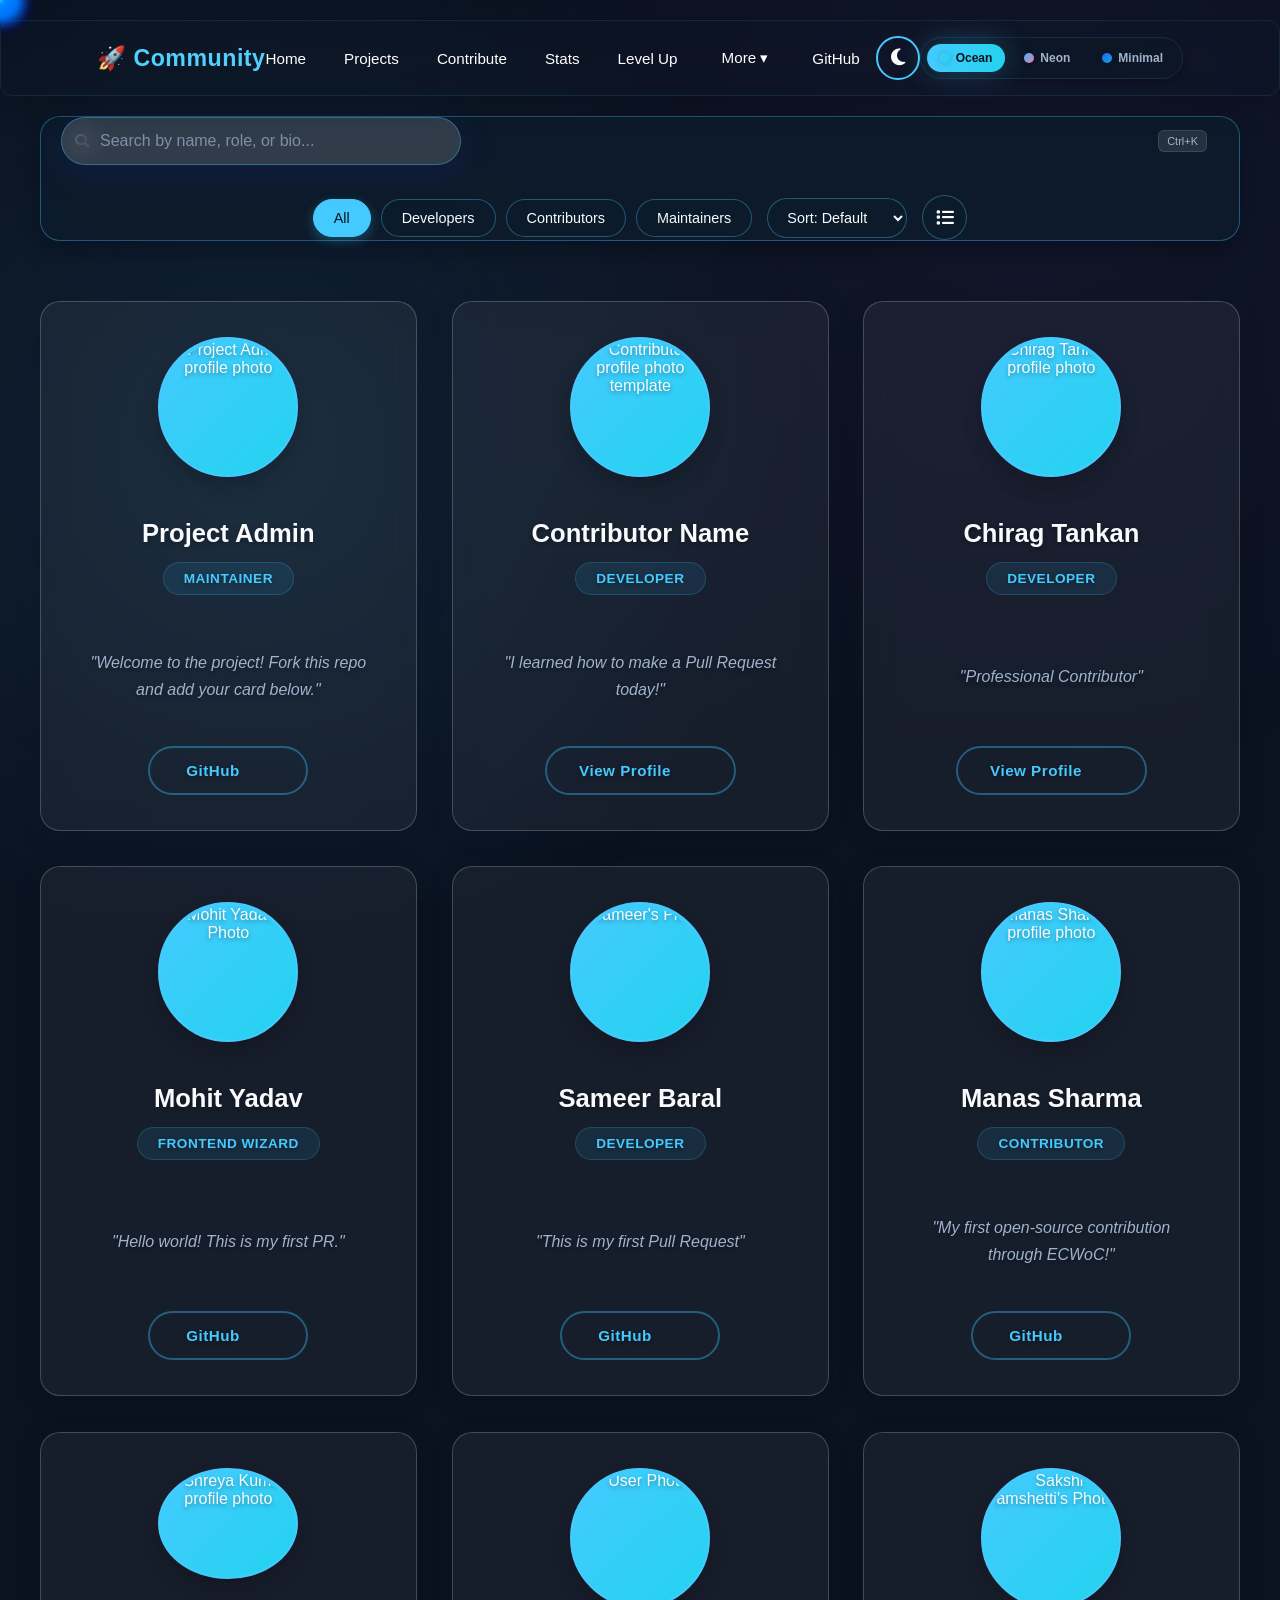
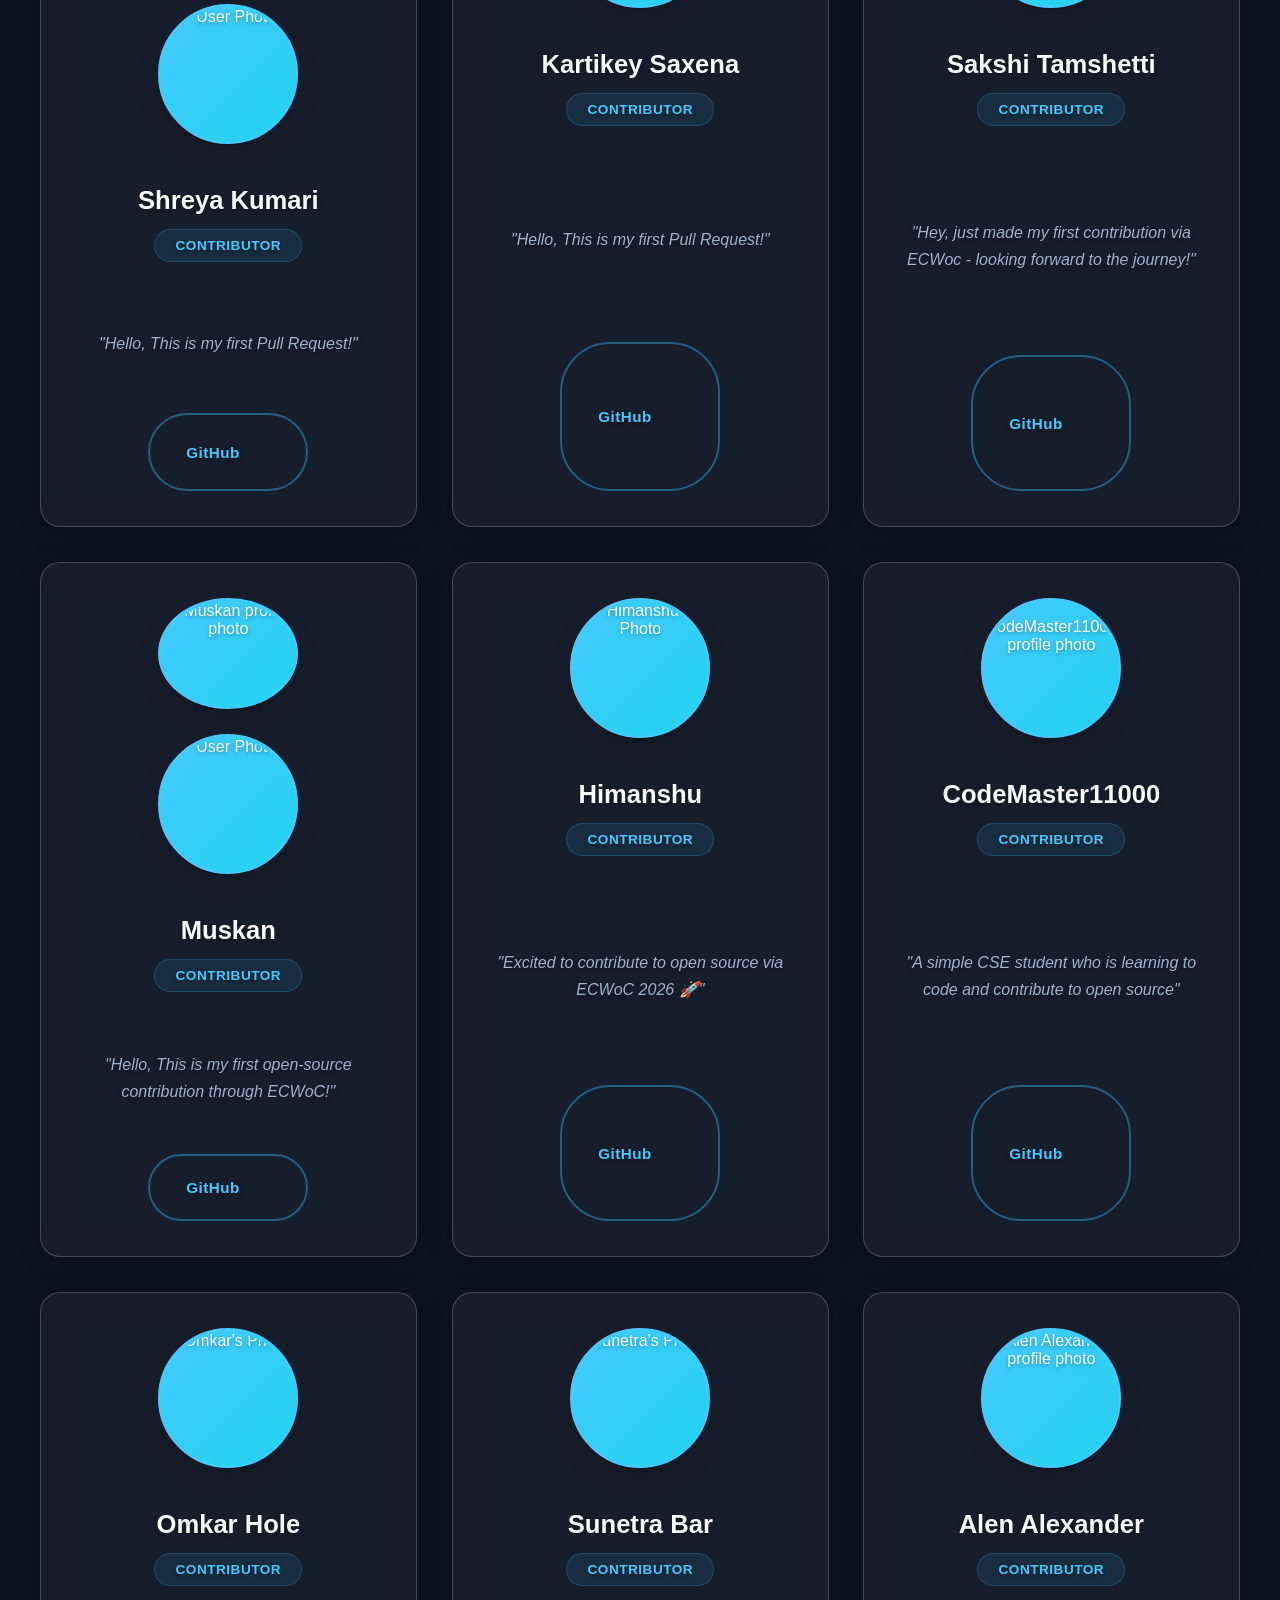
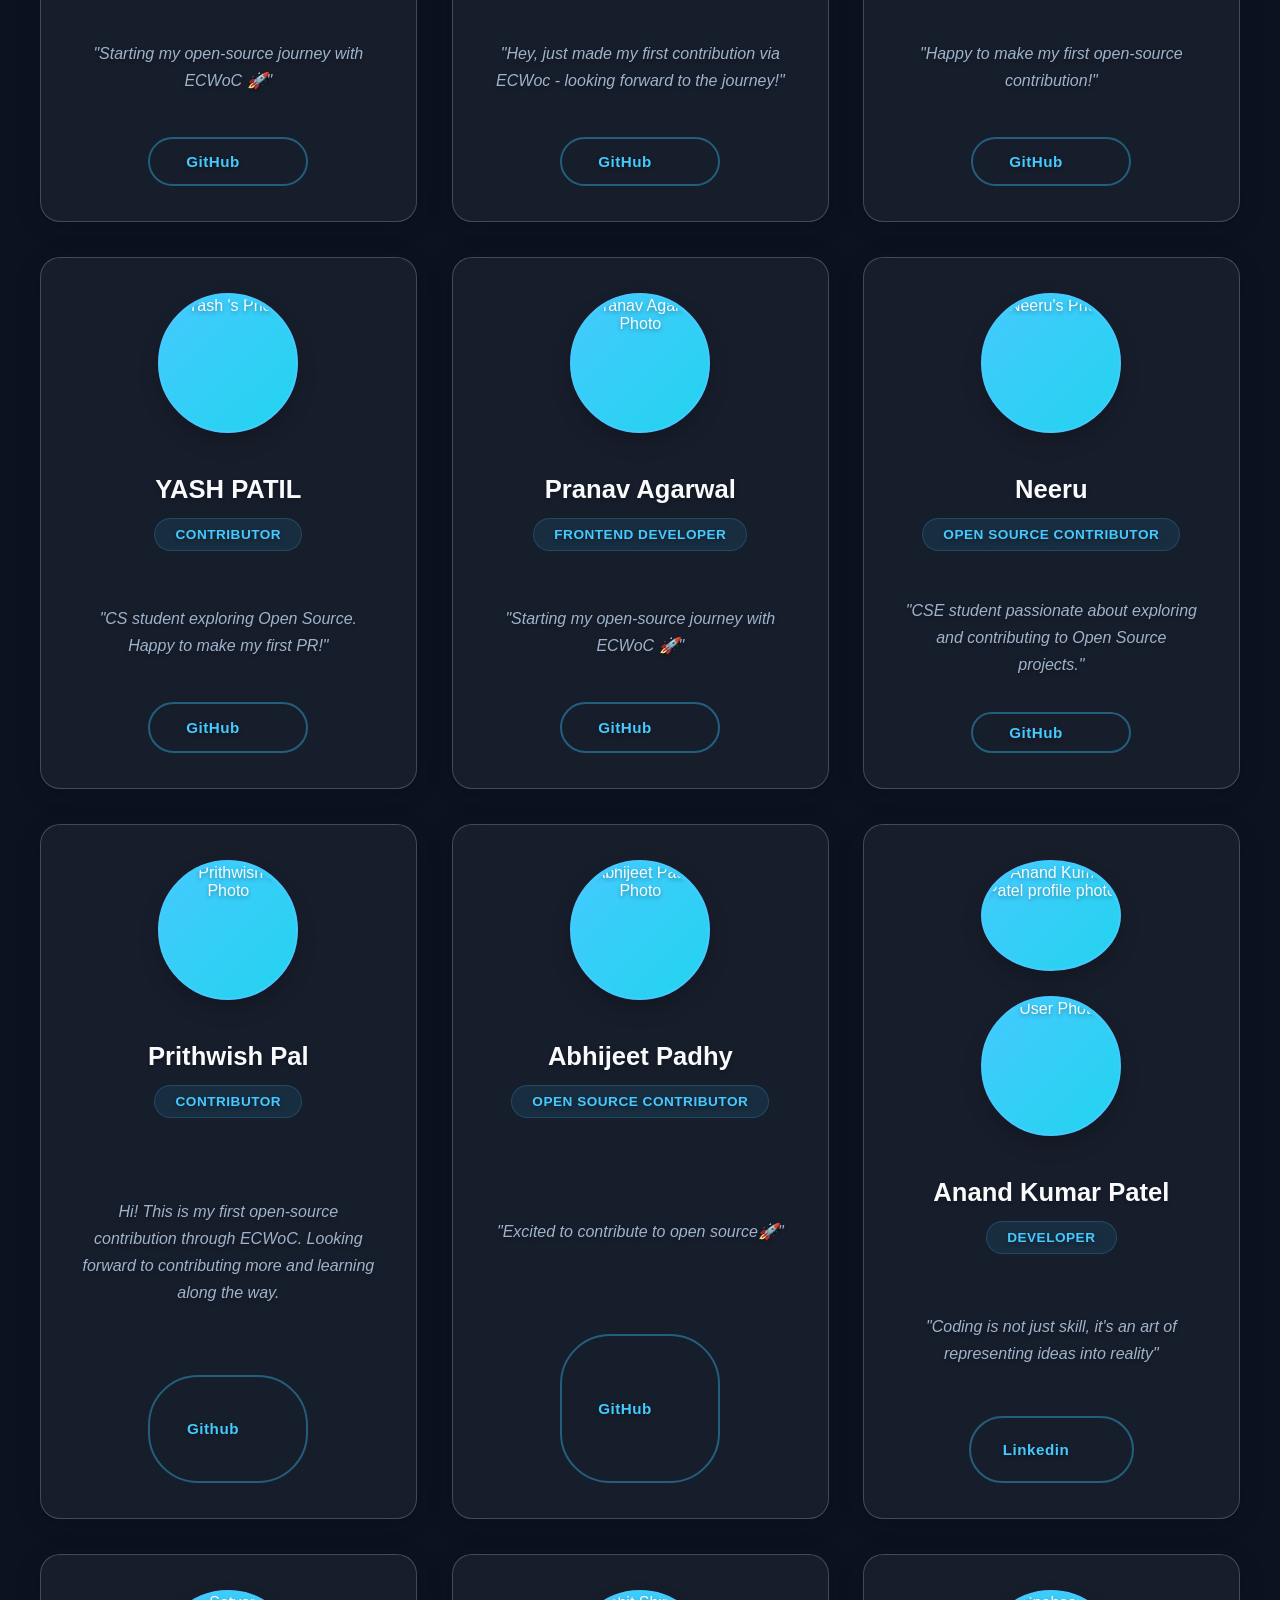
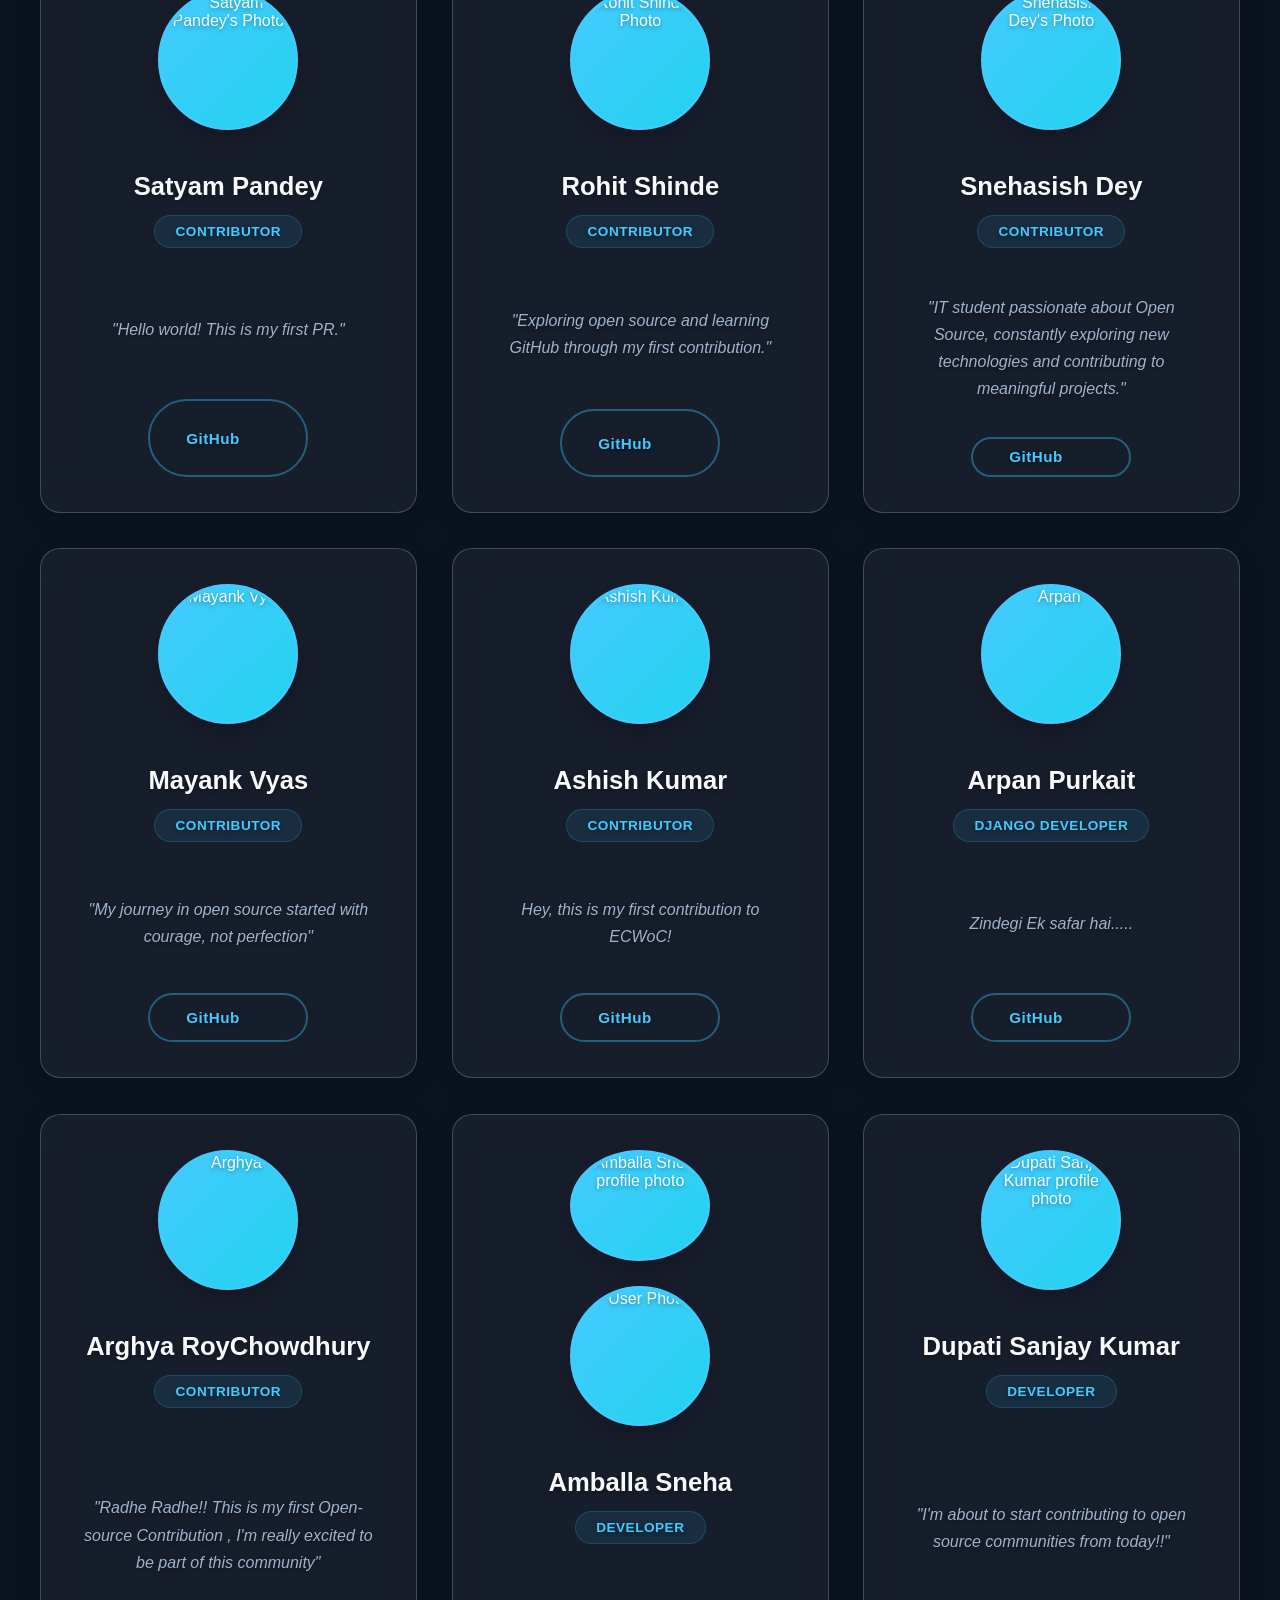
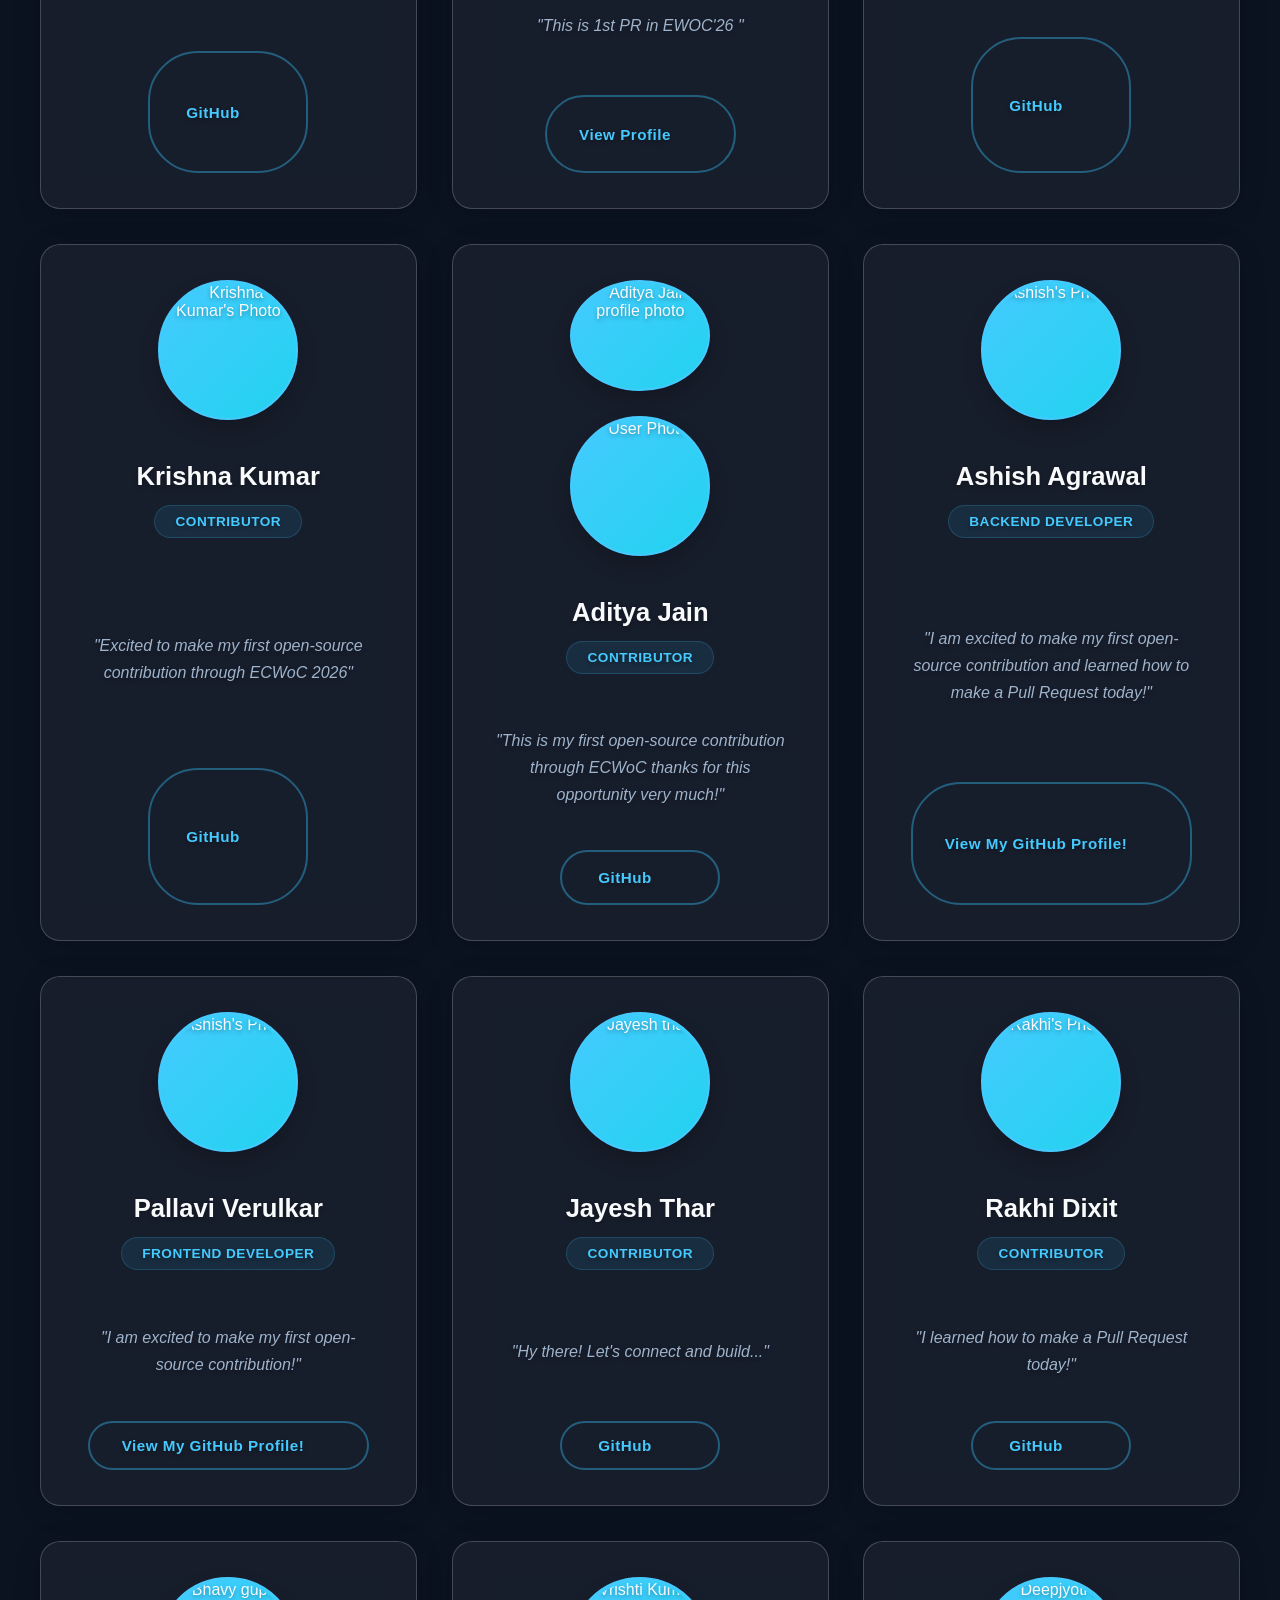
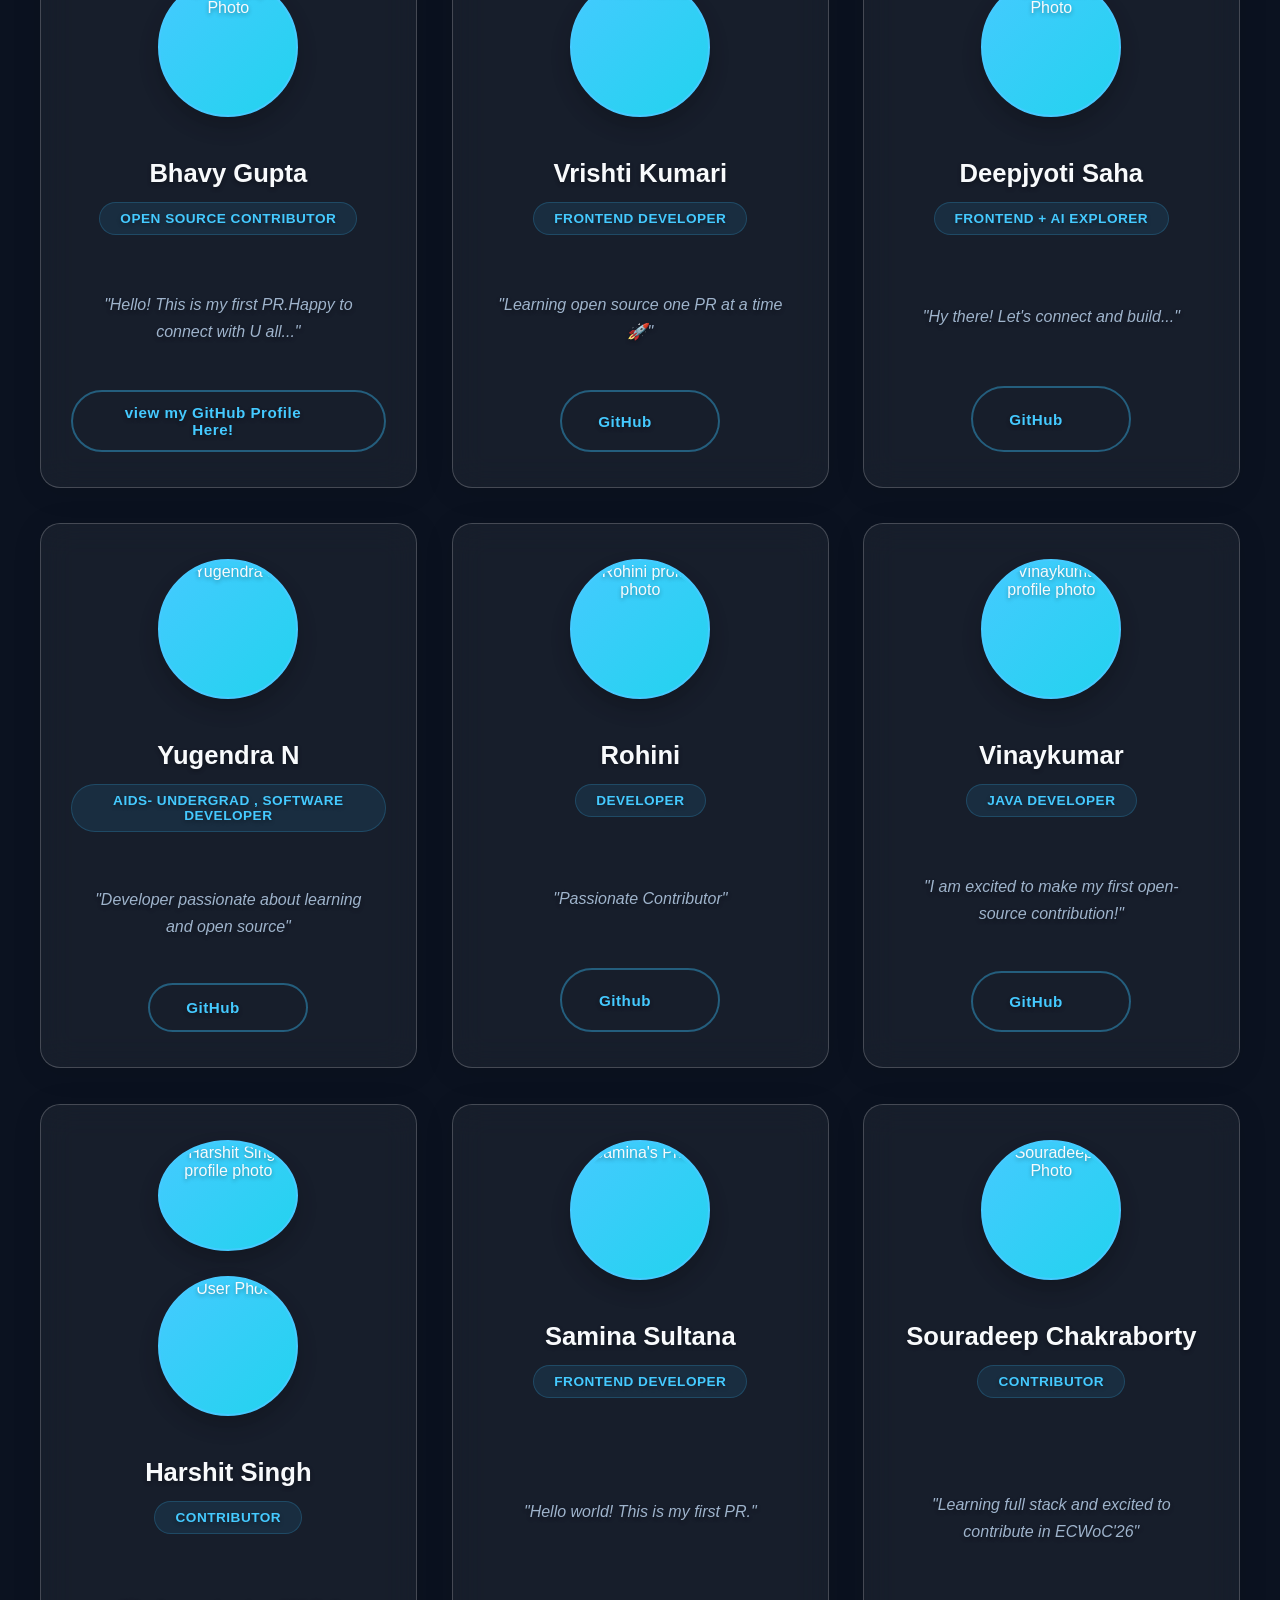
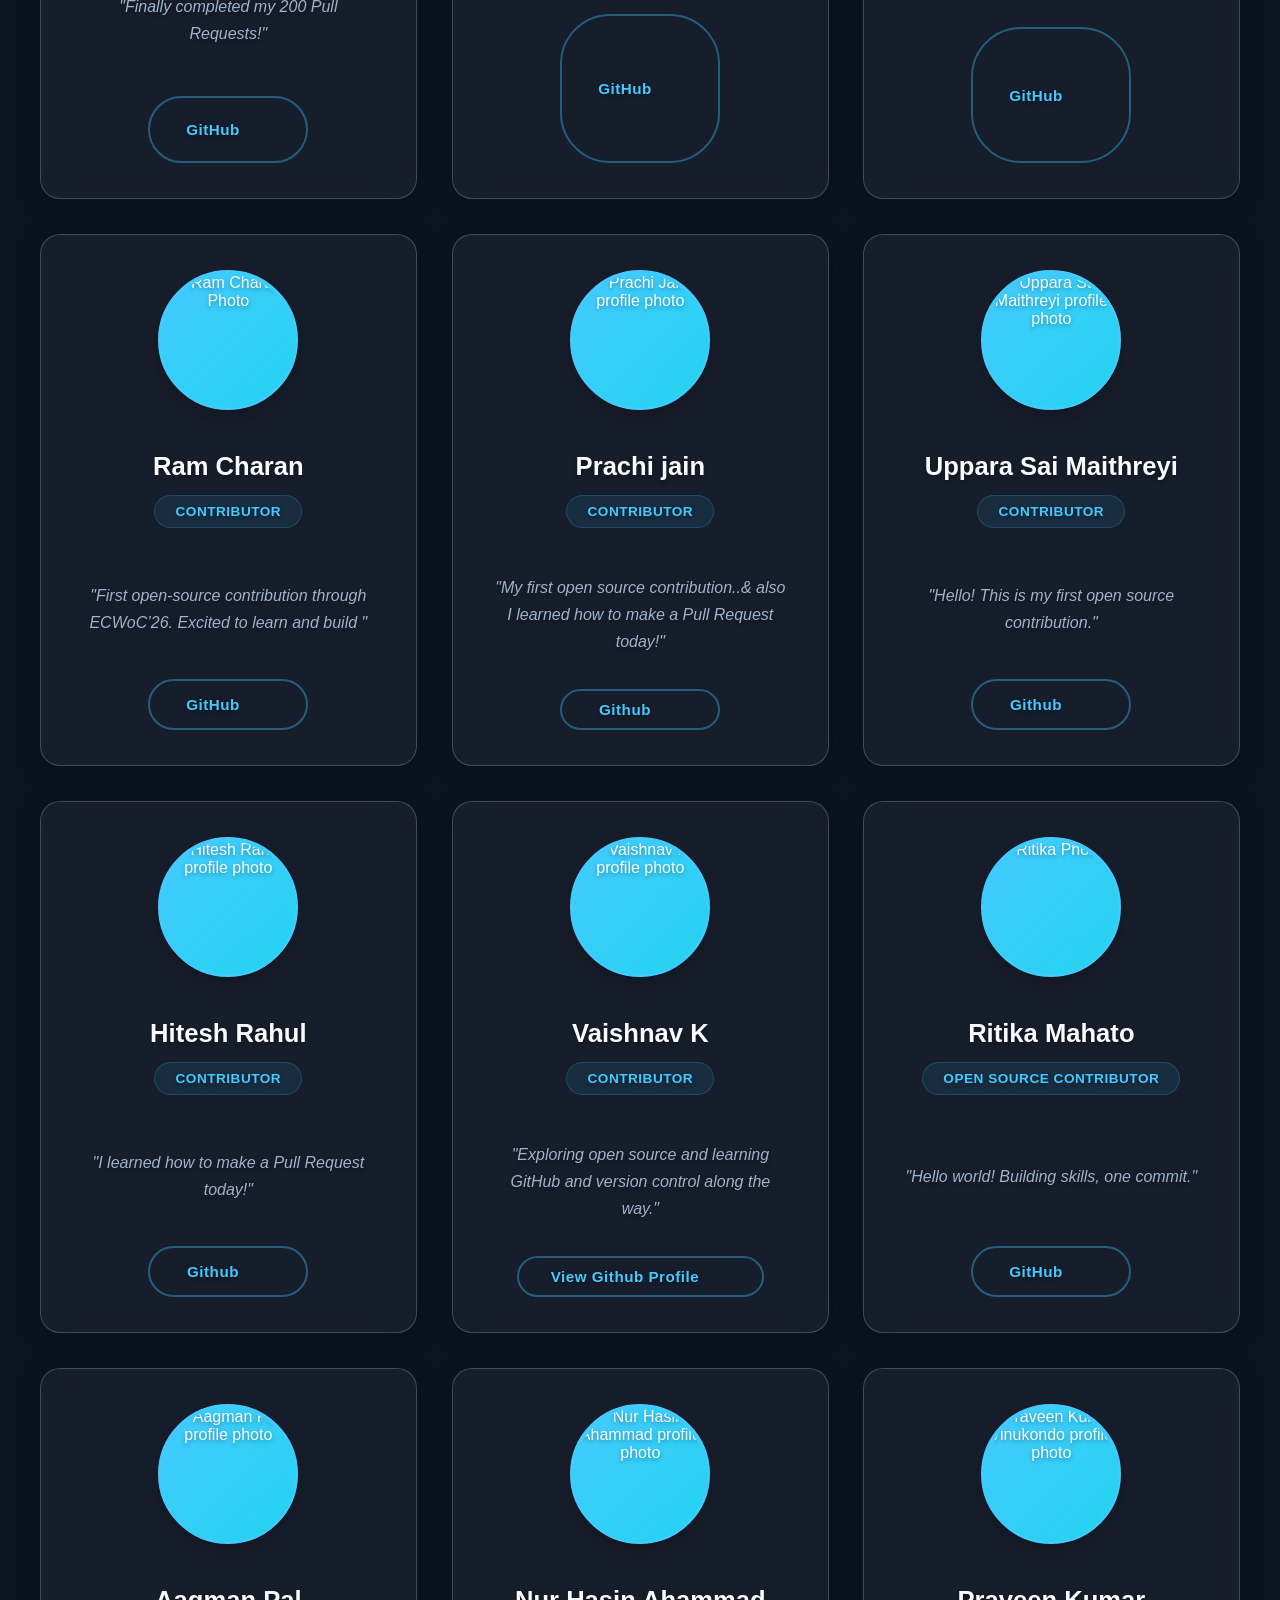
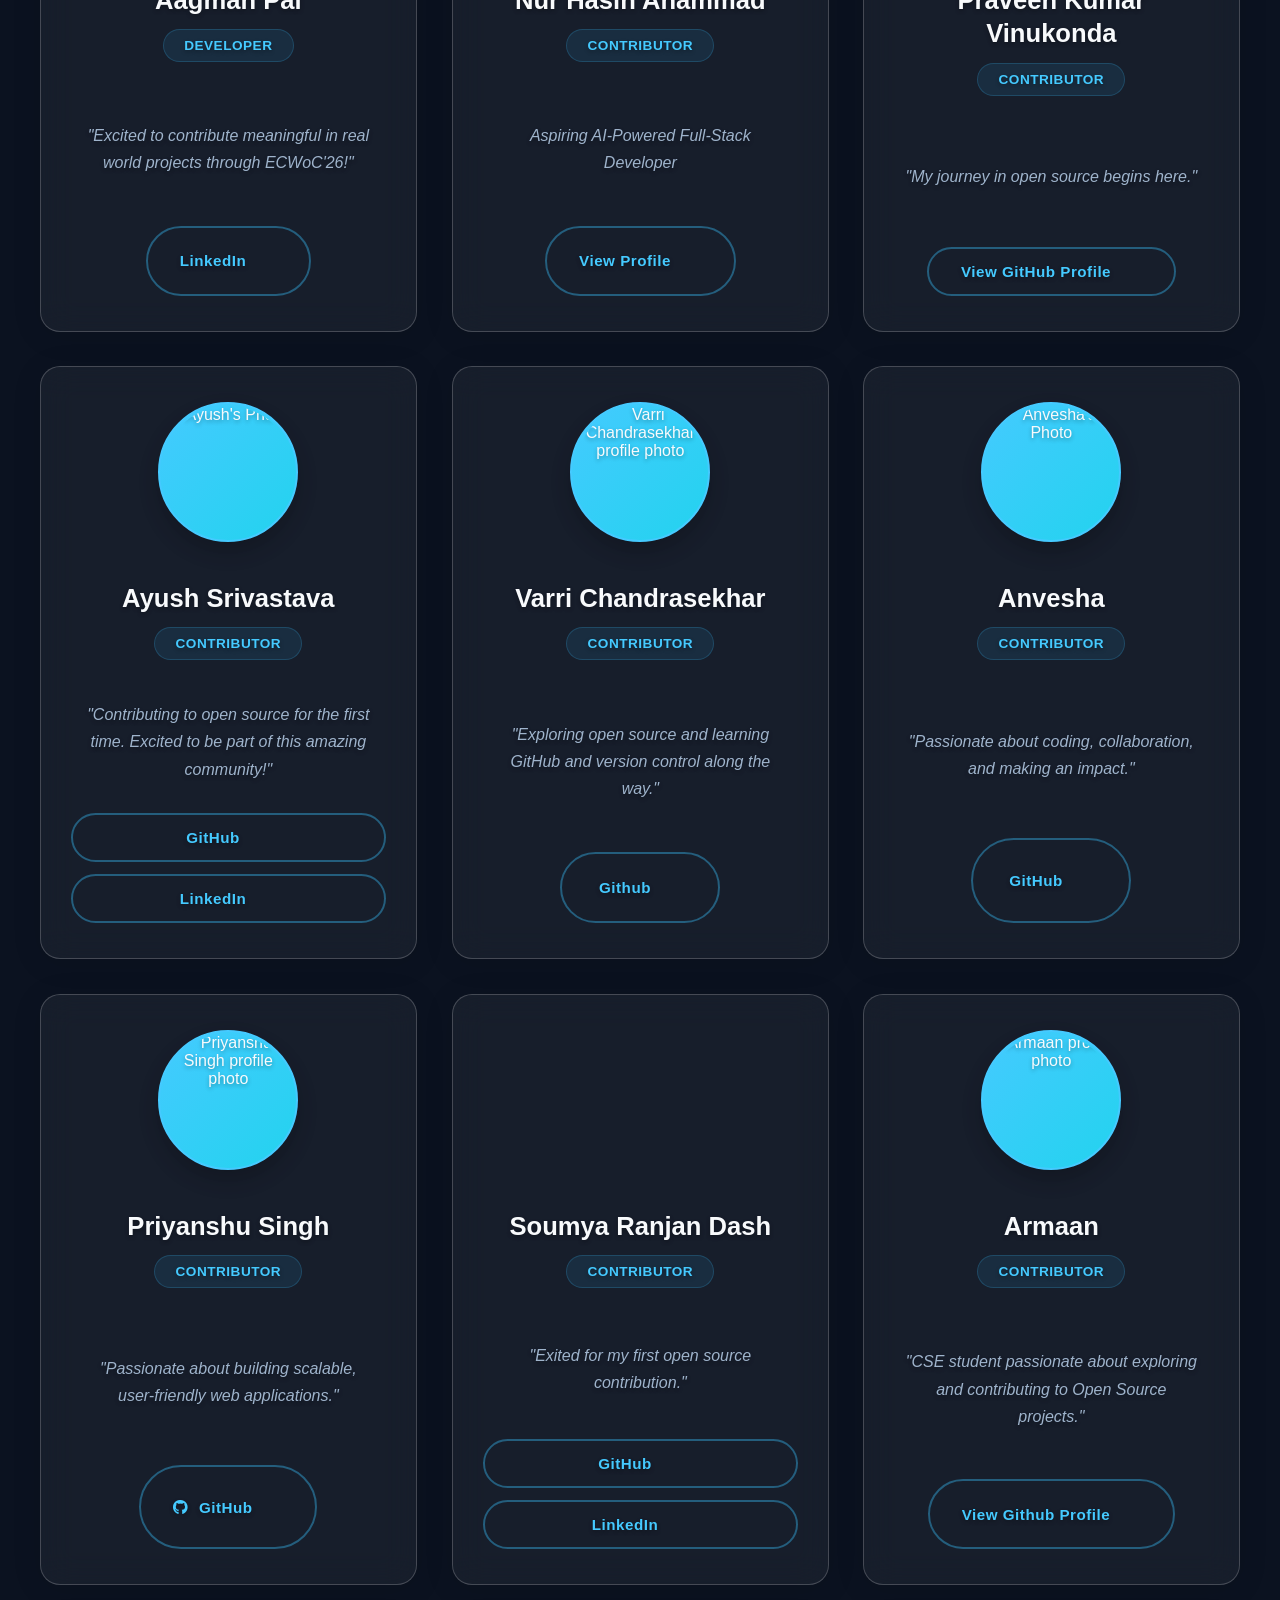
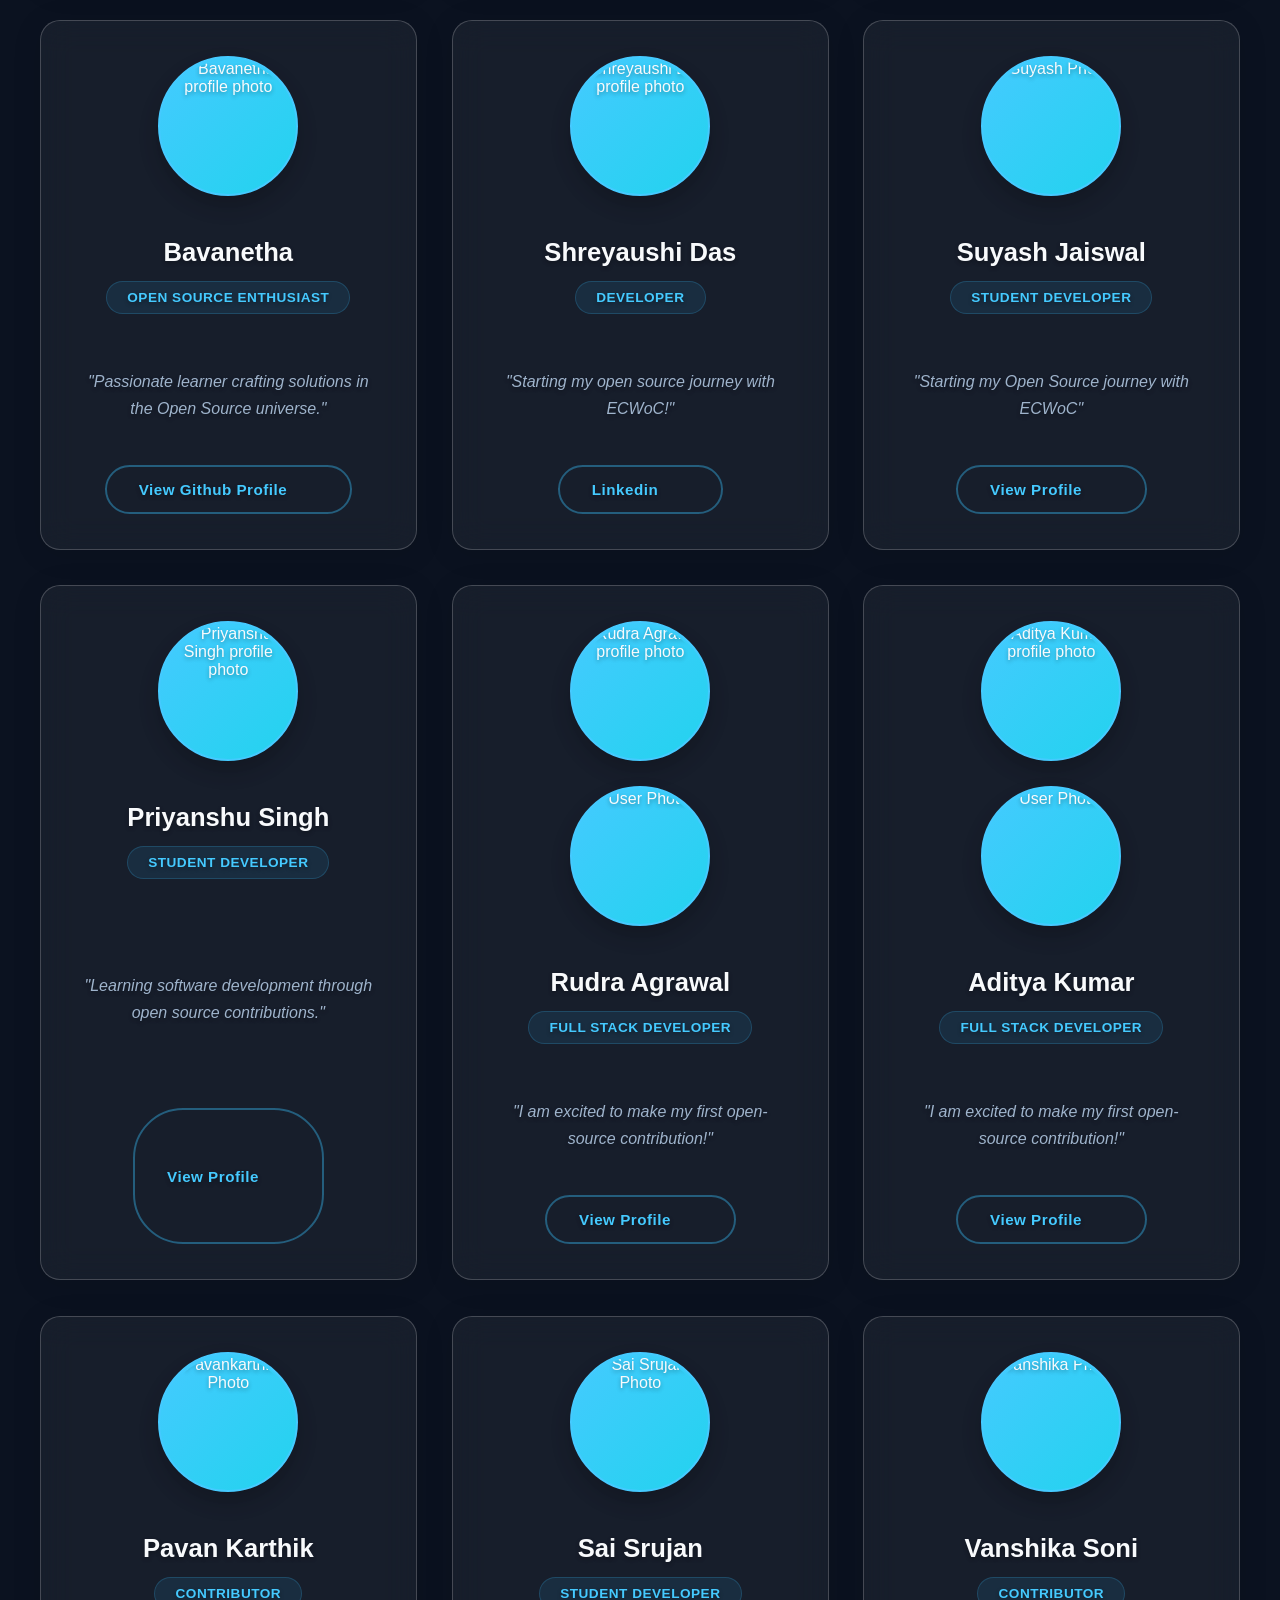
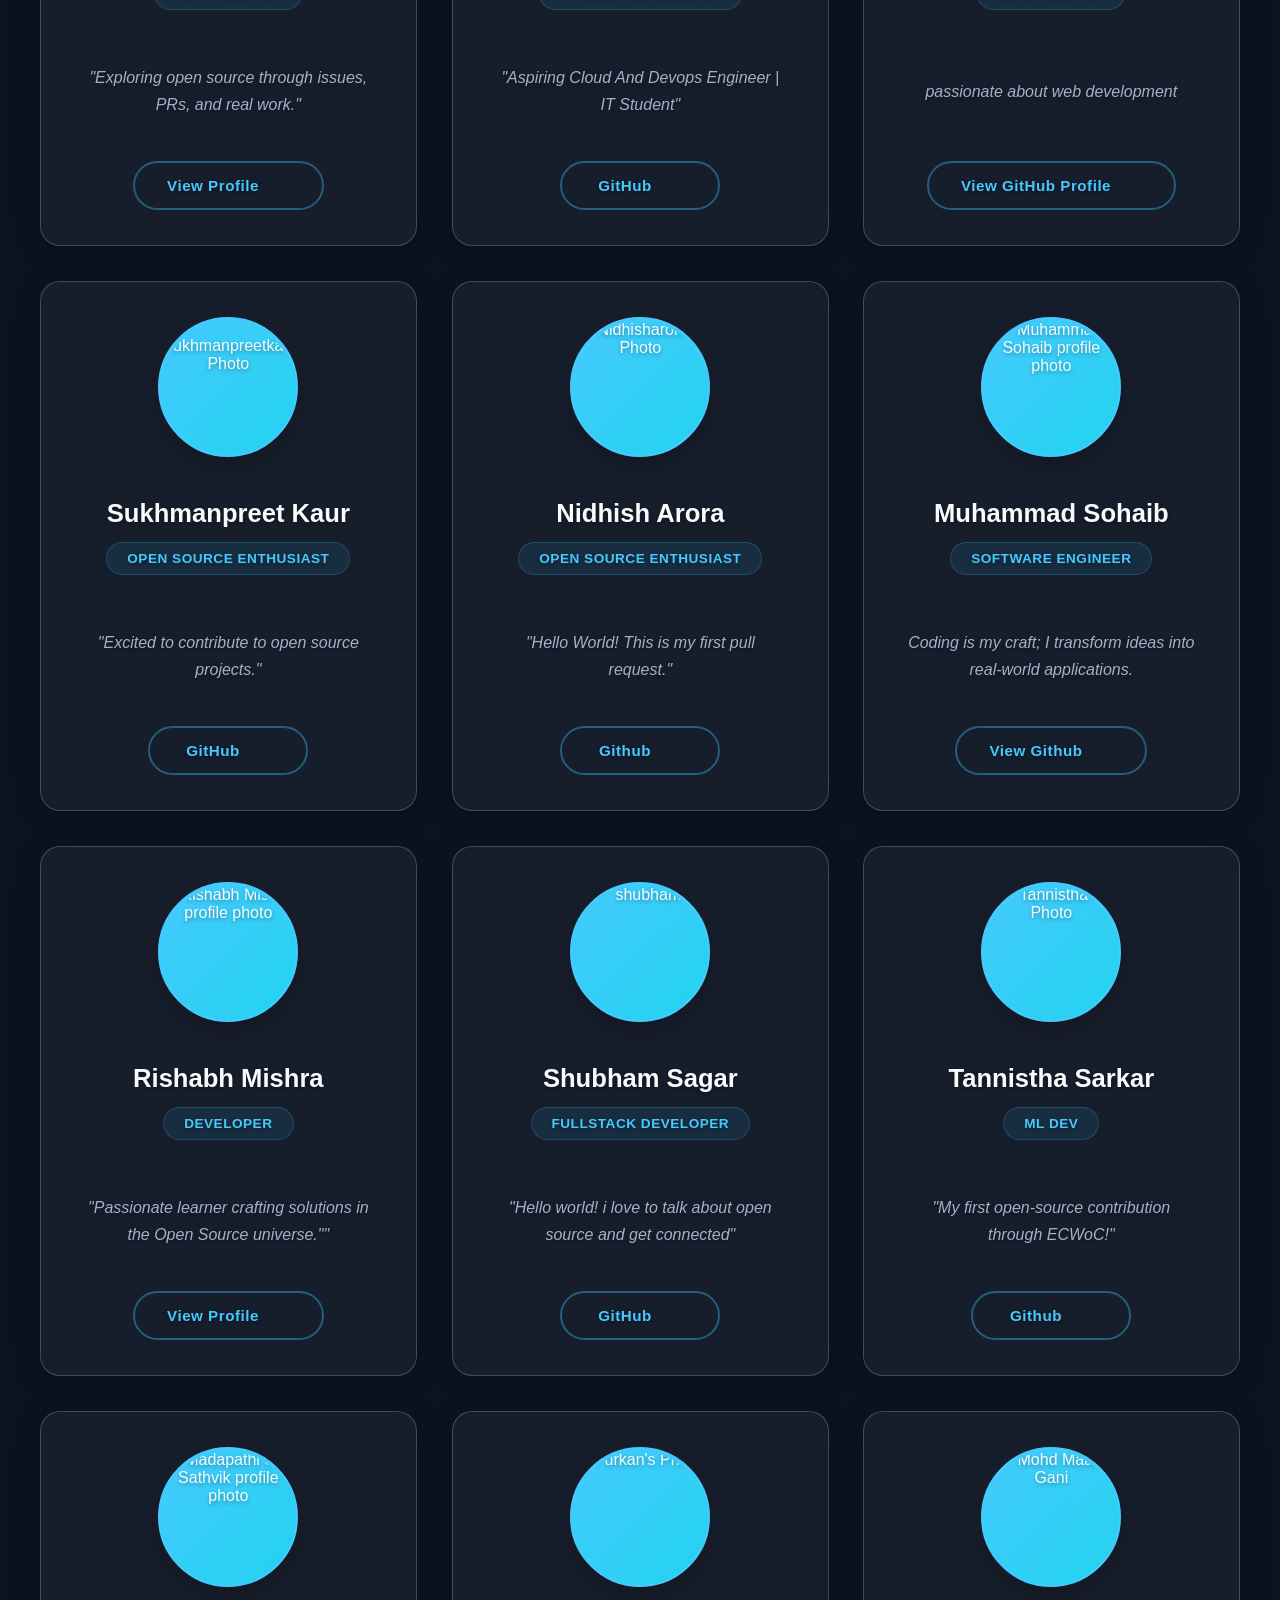
==== index.html @ 57e42ad8 "Merge branch 'main' into feat/custom-scrollbar-resources-levelup-roadmap" ====
<!DOCTYPE html>
<html lang="en">

<head>
    <!-- Basic HTML setup - don't change these -->
    <meta charset="UTF-8">
    <meta name="viewport" content="width=device-width, initial-scale=1.0">
    <title>Community Card Showcase</title>
    <link rel="stylesheet" href="style.css">
    <link rel="icon" type="image/png" href="Hall of Fame (1).png">
    <link rel="stylesheet" href="https://cdnjs.cloudflare.com/ajax/libs/font-awesome/6.4.0/css/all.min.css">

</head>

<body>
    <main>
    <a href="#main-content" class="skip-link">Skip to main content</a>

    <div class="circle-container">
        <div class="circle"></div>
        <div class="circle"></div>
        <div class="circle"></div>
        <div class="circle"></div>
        <div class="circle"></div>
        <div class="circle"></div>
        <div class="circle"></div>
        <div class="circle"></div>
        <div class="circle"></div>
        <div class="circle"></div>
        <div class="circle"></div>
        <div class="circle"></div>
        <div class="circle"></div>
        <div class="circle"></div>
        <div class="circle"></div>
        <div class="circle"></div>
        <div class="circle"></div>
        <div class="circle"></div>
        <div class="circle"></div>
        <div class="circle"></div>
        <div class="circle"></div>
        <div class="circle"></div>
        <div class="circle"></div>
        <div class="circle"></div>
        <div class="circle"></div>
        <div class="circle"></div>
        <div class="circle"></div>
        <div class="circle"></div>
        <div class="circle"></div>
        <div class="circle"></div>
    </div>


    
    <!-- Page Loader -->


    <!-- NAVBAR START -->
  <nav class="navbar" role="navigation" aria-label="Main navigation">
  <div class="nav-left">
    <div class="nav-logo">🚀 Community</div>
  </div>

  <ul class="nav-links" role="menubar">
    <!-- Primary -->
    <li><a href="index.html">Home</a></li>
    <li><a href="projects.html">Projects</a></li>
    <li><a href="contribute.html">Contribute</a></li>
    <li><a href="statistics.html">Stats</a></li>
<li><a href="EveryThingNeedToLevelUp.html">Level Up</a></li>
    

    <!-- Dropdown -->
    <li class="dropdown">
      <button class="drop-btn" aria-haspopup="true" aria-expanded="false" aria-label="More options menu">More ▾</button>
      <ul class="dropdown-menu" role="menu">
        <li><a href="about.html">About</a></li>
        <li><a href="faq.html">FAQ</a></li>
        <li><a href="guidelines.html">Guidelines</a></li>
        <li><a href="feedback.html">Feedback</a></li>
        <li><a href="bug-report.html">Bug Report</a></li>
        <li><a href="feature-request.html">Feature Request</a></li>
        <li><a href="analytics.html">Analytics</a></li>
        <li><a href="roadmap.html">Roadmap</a></li>
      </ul>
    </li>

    <li>
      <a href="https://github.com/Jayanta2004/dev-card-showcase" target="_blank" rel="noopener noreferrer">
        GitHub
      </a>
    </li>
    
    
  </ul>
    <div class="nav-right">
      <button id="themeToggle" class="theme-toggle" aria-label="Toggle dark and light theme" title="Toggle theme">
        <i class="fas fa-moon theme-icon"></i>
      </button>
    <div class="hamburger" id="hamburger" role="button" aria-label="Open navigation menu" aria-expanded="false" tabindex="0">
      <span></span>
      <span></span>
      <span></span>
    </div>
  </div>
  <!-- Theme Switcher -->
<div class="theme-switcher" role="group" aria-label="Theme Switcher">

    <button class="theme-option" data-theme="ocean" aria-pressed="true">
        <span class="swatch ocean"></span>
        Ocean
    </button>

    <button class="theme-option" data-theme="neon" aria-pressed="false">
        <span class="swatch neon"></span>
        Neon
    </button>

    <button class="theme-option" data-theme="minimal" aria-pressed="false">
        <span class="swatch minimal"></span>
        Minimal
    </button>

</div>
</nav>


    <!-- NAVBAR END -->

    <!-- 🔍 SEARCH & FILTER SECTION -->
    <section class="search-filter-container">
        <div class="search-wrapper">
            <i class="fas fa-search search-icon"></i>
            <input type="text" id="searchInput" placeholder="Search by name, role, or bio..." onkeyup="filterCards()"
                autocomplete="off" aria-label="Search contributors by name, role, or bio">
            <button id="clearSearch" class="clear-search-btn" aria-label="Clear search" style="display: none;">
                <i class="fas fa-times"></i>
            </button>
            <span class="search-shortcut" title="Press Ctrl+K to search">Ctrl+K</span>
        </div>
        <div id="searchResultCount" class="search-result-count" aria-live="polite"></div>

        <div class="filter-buttons" role="group" aria-label="Filter contributors by role">
            <button class="filter-btn active" onclick="filterByRole('all')" aria-pressed="true">All</button>
            <button class="filter-btn" onclick="filterByRole('developer')" aria-pressed="false">Developers</button>
            <button class="filter-btn" onclick="filterByRole('contributor')" aria-pressed="false">Contributors</button>
            <button class="filter-btn" onclick="filterByRole('maintainer')" aria-pressed="false">Maintainers</button>
        </div>

        <select id="sortSelect" class="sort-select" onchange="sortCards()" aria-label="Sort contributors">
            <option value="default">Sort: Default</option>
            <option value="az">A-Z</option>
            <option value="za">Z-A</option>
            <option value="newest">Newest First</option>
        </select>
        <button id="viewToggle" class="view-toggle-btn" aria-label="Toggle between grid and list view">
            <i class="fas fa-list"></i>
        </button>
    </section>

    <!-- No Results Message -->
    <div id="noResults" class="no-results" style="display: none;">
        <p>No contributors found matching your search criteria.</p>
        <p class="no-results-suggestion">Try adjusting your search or filters</p>
    </div>

    <!-- Container that holds all the profile cards -->
    <main id="main-content" class="card-container" role="main">

        <!-- ADMIN CARD - Don't modify this card -->
        <div class="card">
            <div class="card-inner">
                <img src="images/admin.jpg" alt="Project Admin profile photo" class="card-img">
                <h2>Project Admin</h2>
                <span class="role">Maintainer</span>
                <p>"Welcome to the project! Fork this repo and add your card below."</p>
                <a href="https://github.com/Jayanta2004" class="card-btn" target="_blank" rel="noopener noreferrer" aria-label="View Project Admin's GitHub profile">GitHub</a>
            </div>
        </div>

        <!-- 👇 CONTRIBUTORS: START COPYING FROM HERE 👇 -->
        <!-- This is the TEMPLATE card - copy this entire block and paste it below -->
        <div class="card">
            <div class="card-inner">
                <img src="images/user.png" alt="Contributor profile photo template" class="card-img">
                <h2>Contributor Name</h2>
                <span class="role">Developer</span>
                <p>"I learned how to make a Pull Request today!"</p>
                <a href="#" class="card-btn" target="_blank" rel="noopener noreferrer" aria-label="View Contributor Name's GitHub profile">View Profile</a>
            </div>
        </div>
        <!-- 👆 CONTRIBUTORS: END COPYING HERE 👆 -->


        <div class="card">
            <div class="card-inner">
                <img src="images/tankan.jpg" alt="Chirag Tankan profile photo" class="card-img">
                <h2>Chirag Tankan</h2>
                <span class="role">Developer</span>
                <p>"Professional Contributor"</p>
                <a href="http://github.com/ChiragTankan/" class="card-btn" target="_blank" rel="noopener noreferrer">View Profile</a>
            </div>
        </div>
        
        <div class="card">
            <div class="card-inner">
                <img src="images/mohit-yadav.jpg" alt="Mohit Yadav's Photo" class="card-img">
                <h2>Mohit Yadav</h2>
                <span class="role">Frontend Wizard</span>
                <p>"Hello world! This is my first PR."</p>
                <a href="https://github.com/19-mohityadav" class="card-btn" target="_blank" rel="noopener noreferrer">GitHub</a>
            </div>
        </div>

        <div class="card">
            <div class="card-inner">
                <img src="images/Sameer-Baral.jpg" alt="Sameer's Photo" class="card-img">
                <h2>Sameer Baral</h2>
                <span class="role">Developer</span>
                <p>"This is my first Pull Request"</p>
                <a href="https://github.com/SameerBaral" class="card-btn" target="_blank" rel="noopener noreferrer">GitHub</a>
            </div>
        </div>

        <div class="card">
            <div class="card-inner">
                <img src="images/Manas-Sharma.jpg" alt="Manas Sharma profile photo" class="card-img">
                <h2>Manas Sharma</h2>
                <span class="role">Contributor</span>
                <p>"My first open-source contribution through ECWoC!"</p>
                <a href="https://github.com/ManasCodez" class="card-btn" target="_blank" rel="noopener noreferrer">GitHub</a>
            </div>
        </div>

        <div class="card">
            <img src="images/Shreya Kumari,.jpg" alt="Shreya Kumari profile photo" class="card-img">
            <div class="card-inner">
            <img src="images/Shreya Kumari,.jpg" alt="User Photo" class="card-img">
            <h2>Shreya Kumari</h2>
            <span class="role">Contributor</span>
            <p>"Hello, This is my first Pull Request!"</p>
            <a href="https://github.com/Shreyyyi" class="card-btn" target="_blank" rel="noopener noreferrer">GitHub</a>
        
            </div>
        </div>

         <div class="card">
            <div class="card-inner">
            <img src="images/KartikeySaxena.jpg" alt="User Photo" class="card-img">
            <h2>Kartikey Saxena</h2>
            <span class="role">Contributor</span>
            <p>"Hello, This is my first Pull Request!"</p>
            <a href="https://github.com/Kartikey-0" class="card-btn" target="_blank" rel="noopener noreferrer">GitHub</a>
        
            </div>
        </div>


        <div class="card">
            <div class="card-inner">
            <img src="images/sakshi-tamshetti.jpg" alt="Sakshi Tamshetti's Photo" class="card-img">
            <h2>Sakshi Tamshetti</h2>
            <span class="role">Contributor</span>
            <p>"Hey, just made my first contribution via ECWoc - looking forward to the journey!"</p>
            <a href="https://github.com/SakshiTamshetti" class="card-btn" target="_blank" rel="noopener noreferrer">GitHub</a>
        
            </div>
        </div>

        <div class="card">
            <img src="images/muskan.jpeg" alt="Muskan profile photo" class="card-img">
            <div class="card-inner">
            <img src="images/muskan.jpeg" alt="User Photo" class="card-img">
            <h2>Muskan</h2>
            <span class="role">Contributor</span>
            <p>"Hello, This is my first open-source contribution through ECWoC!"</p>
            <a href="https://github.com/squirrelk6755-ctrl" class="card-btn" target="_blank" rel="noopener noreferrer">GitHub</a>
        
            </div>
        </div>

        <div class="card">
            <div class="card-inner">
            <img src="images/himanshu M.jpeg" alt="Himanshu's Photo" class="card-img">
            <h2>Himanshu</h2>
            <span class="role">Contributor</span>
            <p>"Excited to contribute to open source via ECWoC 2026 🚀"</p>
            <a href="https://github.com/bugVixen-M" class="card-btn" target="_blank" rel="noopener noreferrer">GitHub</a>
        
            </div>
        </div>
        <div class="card">
            <div class="card-inner">
                <img src="images/Codemaster11000.jpg" alt="CodeMaster11000 profile photo" class="card-img">
                <h2>CodeMaster11000</h2>
                <span class="role">Contributor</span>
                <p>"A simple CSE student who is learning to code and contribute to open source"</p>
                <a href="https://github.com/CodeMaster11000" class="card-btn" target="_blank" rel="noopener noreferrer">GitHub</a>
            </div>
        </div>

        <div class="card">
            <div class="card-inner">
                <img src="images/user.png" alt="Omkar's Photo" class="card-img">
                <h2>Omkar Hole</h2>
                <span class="role">Contributor</span>
                <p>"Starting my open-source journey with ECWoC 🚀"</p>
                <a href="https://github.com/omkarhole" class="card-btn" target="_blank" rel="noopener noreferrer">GitHub</a>
            </div>
        </div>

        <div class="card">
            <div class="card-inner">
            <img src="images/Sunetra-Bar.jpg" alt="Sunetra's Photo" class="card-img">
            <h2>Sunetra Bar</h2>
            <span class="role">Contributor</span>
            <p>"Hey, just made my first contribution via ECWoc - looking forward to the journey!"</p>
            <a href="https://github.com/Bar-7150" class="card-btn" target="_blank" rel="noopener noreferrer">GitHub</a>
        
            </div>
        </div>

        <div class="card">
            <div class="card-inner">
            <img src="images/alenalex-009.jpg" alt="Alen Alexander profile photo" class="card-img">
            <h2>Alen Alexander</h2>
            <span class="role">Contributor</span>
            <p>"Happy to make my first open-source contribution!"</p>
            <a href="https://github.com/alenalex-009" class="card-btn" target="_blank" rel="noopener noreferrer">GitHub</a>
        
            </div>
        </div>

        <div class="card">
            <div class="card-inner">
            <img src="images/yash12991.jpg" alt="Yash 's Photo" class="card-img">
            <h2>YASH PATIL</h2>
            <span class="role">Contributor</span>
            <p>"CS student exploring Open Source. Happy to make my first PR!"</p>
            <a href="https://github.com/yash12991" class="card-btn" target="_blank" rel="noopener noreferrer">GitHub</a>
        
            </div>
        </div>

        <div class="card">
            <div class="card-inner">
            <img src="images/agarwalpranav0711.jpg" alt="Pranav Agarwal Photo" class="card-img">
            <h2>Pranav Agarwal</h2>
            <span class="role">Frontend Developer</span>
            <p>"Starting my open-source journey with ECWoC 🚀"</p>
            <a href="https://github.com/agarwalpranav0711" class="card-btn" target="_blank" rel="noopener noreferrer">GitHub</a>
        
            </div>
        </div>

        <div class="card">
            <div class="card-inner">
            <img src="images/NEERU.jpeg" alt="Neeru's Photo" class="card-img">
            <h2>Neeru</h2>
            <span class="role">Open Source Contributor</span>
            <p>"CSE student passionate about exploring and contributing to Open Source projects."</p>
            <a href="https://github.com/neeru24" class="card-btn" target="_blank" rel="noopener noreferrer">GitHub</a>
        
            </div>
        </div>
        
        <div class="card prithwish-custom-style">
            <div class="card-inner">
            <img src="images/Prithwish2025.jpg" alt="Prithwish's Photo" class="card-img">
            <h2>Prithwish Pal</h2>
            <span class="role">Contributor</span>
            <p>Hi! This is my first open-source contribution through ECWoC. Looking forward to contributing more and
                learning along the way.</p>
            <a href="https://github.com/Prithwish2025" class="card-btn" target="_blank" rel="noopener noreferrer">Github</a>
        
            </div>
        </div>

        <div class="card">
            <div class="card-inner">
            <img src="images/abhijeet.jpg" alt="Abhijeet Padhy Photo" class="card-img">
            <h2>Abhijeet Padhy</h2>
            <span class="role">Open Source Contributor</span>
            <p>"Excited to contribute to open source🚀"</p>
            <a href="https://github.com/Abhijeet-980" class="card-btn" target="_blank" rel="noopener noreferrer">GitHub</a>
        
            </div>
        </div>

        <div class="card">
            <img src="images/ubanand36.jpg" alt="Anand Kumar Patel profile photo" class="card-img">
            <div class="card-inner">
            <img src="images/ubanand36.jpg" alt="User Photo" class="card-img">
            <h2>Anand Kumar Patel</h2>
            <span class="role">Developer</span>
            <p>"Coding is not just skill, it's an art of representing ideas into reality"</p>
            <a href="https://www.linkedin.com/in/anand-kumar-patel-ba9607371/" class="card-btn"
                target="_blank" rel="noopener noreferrer">Linkedin</a>
        
            </div>
        </div>

        <div class="card">
            <div class="card-inner">
            <img src="images/satyam-pandey.png" alt="Satyam Pandey's Photo" class="card-img">
            <h2>Satyam Pandey</h2>
            <span class="role">Contributor</span>
            <p>"Hello world! This is my first PR."</p>
            <a href="https://github.com/satyam-pandey" class="card-btn" target="_blank" rel="noopener noreferrer">GitHub</a>
        
            </div>
        </div>

        <div class="card">
            <div class="card-inner">
            <img src="images/rohitshinde-tech.jpg" alt="Rohit Shinde's Photo" class="card-img">
            <h2>Rohit Shinde</h2>
            <span class="role">Contributor</span>
            <p>"Exploring open source and learning GitHub through my first contribution."</p>
            <a href="https://github.com/rohitshinde-tech" class="card-btn" target="_blank" rel="noopener noreferrer">GitHub</a>
        
            </div>
        </div>
        <div class="card">
            <div class="card-inner">
            <img src="images/Snehasish-tech.jpeg" alt="Snehasish Dey's Photo" class="card-img">
            <h2>Snehasish Dey</h2>
            <span class="role">Contributor</span>
            <p>"IT student passionate about Open Source, constantly exploring new technologies and contributing to
                meaningful projects."</p>
            <a href="https://github.com/Snehasish-tech" class="card-btn" target="_blank" rel="noopener noreferrer">GitHub</a>
        
            </div>
        </div>

        <div class="card">
            <div class="card-inner">
            <img src="images/mayank.png" alt="Mayank Vyas" class="card-img">
            <h2>Mayank Vyas</h2>
            <span class="role">Contributor</span>
            <p>"My journey in open source started with courage, not perfection"</p>
            <a href="https://github.com/mayankvya" class="card-btn" target="_blank" rel="noopener noreferrer">GitHub</a>
        
            </div>
        </div>

        <div class="card">
            <div class="card-inner">
            <img src="images/whoashish115.png" alt="Ashish Kumar" class="card-img">
            <h2>Ashish Kumar</h2>
            <span class="role">Contributor</span>
            <p>Hey, this is my first contribution to ECWoC!</p>
            <a href="https://github.com/whoashish115" class="card-btn" target="_blank" rel="noopener noreferrer">GitHub</a>
        
            </div>
        </div>

        <div class="card">
            <div class="card-inner">
            <img src="images/arpan.jpg" alt="Arpan" class="card-img">
            <h2>Arpan Purkait</h2>
            <span class="role">Django Developer</span>
            <p>Zindegi Ek safar hai.....</p>
            <a href="https://github.com/arpanpurkait" class="card-btn" target="_blank" rel="noopener noreferrer">GitHub</a>
        
            </div>
        </div>

        <div class="card">
            <div class="card-inner">
            <img src="images/roychowdhury-arghya.png" alt="Arghya" class="card-img">
            <h2>Arghya RoyChowdhury</h2>
            <span class="role">Contributor</span>
            <p>"Radhe Radhe!! This is my first Open-source Contribution , I'm really excited to be part of this
                community"</p>
            <a href="https://github.com/roychowdhury-arghya" class="card-btn" target="_blank" rel="noopener noreferrer">GitHub</a>
        
            </div>
        </div>

        <div class="card">
            <img src="images/Sneha-Amballa.jpeg" alt="Amballa Sneha profile photo" class="card-img">
            <div class="card-inner">
            <img src="images/Sneha-Amballa.jpeg" alt="User Photo" class="card-img">
            <h2>Amballa Sneha</h2>
            <span class="role">Developer</span>
            <p>"This is 1st PR in EWOC'26 "</p>
            <a href="https://github.com/Sneha-Amballa" class="card-btn" target="_blank" rel="noopener noreferrer">View Profile</a>
        
            </div>
        </div>

        <div class="card">
            <div class="card-inner">
                <img src="images/SanjayKumar.jpg" alt="Dupati Sanjay Kumar profile photo" class="card-img">
                <h2>Dupati Sanjay Kumar</h2>
                <span class="role">Developer</span>
                <p>"I'm about to start contributing to open source communities from today!!"</p>
                <a href="https://github.com/Sanju562586" class="card-btn" target="_blank" rel="noopener noreferrer">GitHub</a>
            </div>
        </div>

        <div class="card">
            <div class="card-inner">
            <img src="images/krishnx21.jpg" alt="Krishna Kumar's Photo" class="card-img">
            <h2>Krishna Kumar</h2>
            <span class="role">Contributor</span>
            <p>"Excited to make my first open-source contribution through ECWoC 2026"</p>
            <a href="https://github.com/krishnx21" class="card-btn" target="_blank" rel="noopener noreferrer">GitHub</a>
        
            </div>
        </div>

        <div class="card">
            <img src="images/Aditya-Jain.jpg" alt="Aditya Jain profile photo" class="card-img">
            <div class="card-inner">
            <img src="images/Aditya-Jain.jpg" alt="User Photo" class="card-img">
            <h2>Aditya Jain</h2>
            <span class="role">Contributor</span>
            <p>"This is my first open-source contribution through ECWoC thanks for this opportunity very much!"</p>
            <a href="https://github.com/aditya2006magic" class="card-btn" target="_blank" rel="noopener noreferrer">GitHub</a>
        
            </div>
        </div>

        <div class="card">
            <div class="card-inner">
            <img src="images/Ashish-Agrawal.png" alt="Ashish's Photo" class="card-img">
            <h2>Ashish Agrawal</h2>
            <span class="role">Backend Developer</span>
            <p>"I am excited to make my first open-source contribution and learned how to make a Pull Request today!"
            </p>
            <a href="https://github.com/ashishagrawalcode" class="card-btn" target="_blank" rel="noopener noreferrer">View My GitHub Profile!</a>
        
            </div>
        </div>

        <div class="card">
            <div class="card-inner">
            <img src="images/Pallavi.jpg" alt="Ashish's Photo" class="card-img">
            <h2>Pallavi Verulkar</h2>
            <span class="role">frontend developer</span>
            <p>"I am excited to make my first open-source contribution!"</p>
            <a href="https://github.com/Pallavi960" class="card-btn" target="_blank" rel="noopener noreferrer">View My GitHub Profile!</a>
        
            </div>
        </div>

        <div class="card">
            <div class="card-inner">
            <img src="images/user.png" alt="Jayesh thar" class="card-img">
            <h2>Jayesh Thar</h2>
            <span class="role">Contributor</span>
            <p>"Hy there! Let's connect and build..."</p>
            <a href="https://github.com/jayesh-thar" class="card-btn" target="_blank" rel="noopener noreferrer">GitHub</a>
        
            </div>
        </div>

        <div class="card">
            <div class="card-inner">
            <img src="images/rakhi-dixit.png" alt=" Rakhi's Photo" class="card-img">
            <h2>Rakhi Dixit</h2>
            <span class="role">Contributor</span>
            <p>"I learned how to make a Pull Request today!"</p>
            <a href="https://github.com/Rakhi-Dixit03" class="card-btn" target="_blank" rel="noopener noreferrer">GitHub</a>
        
            </div>
        </div>

        <div class="card">
            <div class="card-inner">
            <img src="images/Bhavy-doe.jpeg" alt="Bhavy gupta Photo" class="card-img">
            <h2>Bhavy Gupta</h2>
            <span class="role">Open Source Contributor</span>
            <p>"Hello! This is my first PR.Happy to connect with U all..."</p>
            <a href="https://github.com/BhavyGupta12911" class="card-btn" target="_blank" rel="noopener noreferrer">view my GitHub Profile
                Here!</a>
        
            </div>
        </div>

        <div class="card">
            <div class="card-inner">
            <img src="images/Vrishti-vibes.jpg" alt="Vrishti Kumari" class="card-img">
            <h2>Vrishti Kumari</h2>
            <span class="role">Frontend Developer</span>
            <p>"Learning open source one PR at a time 🚀"</p>
            <a href="https://github.com/Vrishti-vibes" class="card-btn" target="_blank" rel="noopener noreferrer">GitHub</a>
        
            </div>
        </div>

        <div class="card">
            <div class="card-inner">
            <img src="images/Deepjyoti-coder.jpg" alt="Deepjyoti's Photo" class="card-img">
            <h2>Deepjyoti Saha</h2>
            <span class="role">Frontend + AI Explorer</span>
            <p>"Hy there! Let's connect and build..."</p>
            <a href="https://github.com/deepjyoti-coder" class="card-btn" target="_blank" rel="noopener noreferrer">GitHub</a>
        
            </div>
        </div>

        <div class="card">
            <div class="card-inner">
            <img src="images/Yugendra-N.jpg" alt="Yugendra N" class="card-img">
            <h2>Yugendra N</h2>
            <span class="role">AIDS- Undergrad , Software Developer</span>
            <p>"Developer passionate about learning and open source"</p>
            <a href="https://github.com/Yugenjr" class="card-btn" target="_blank" rel="noopener noreferrer">GitHub</a>
        
            </div>
        </div>

        <div class="card">
            <div class="card-inner">
                <img src="images/user.png" alt="Rohini profile photo" class="card-img">
                <h2>Rohini</h2>
                <span class="role">Developer</span>
                <p>"Passionate Contributor"</p>
                <a href="https://github.com/Rohinibadyal" class="card-btn" target="_blank" rel="noopener noreferrer">Github</a>
            </div>
        </div>

        <div class="card">
            <div class="card-inner">
                <img src="images/Vinaykumar.jpg" alt="Vinaykumar profile photo" class="card-img">
                <h2>Vinaykumar</h2>
                <span class="role">Java Developer</span>
                <p>"I am excited to make my first open-source contribution!"</p>
                <a href="https://github.com/vinay-554" class="card-btn" target="_blank" rel="noopener noreferrer">GitHub</a>
            </div>
        </div>

        <div class="card">
            <img src="images/Harshit.jpg" alt="Harshit Singh profile photo" class="card-img">
            <div class="card-inner">
            <img src="images/Harshit.jpg" alt="User Photo" class="card-img">
            <h2>Harshit Singh</h2>
            <span class="role">Contributor</span>
            <p>"Finally completed my 200 Pull Requests!"</p>
            <a href="https://github.com/harshitSingh1" class="card-btn" target="_blank" rel="noopener noreferrer">GitHub</a>
        
            </div>
        </div>

        <div class="card">
            <div class="card-inner">
            <img src="images/Samina2005.jpg" alt="Samina's Photo" class="card-img">
            <h2>Samina Sultana</h2>
            <span class="role">Frontend Developer</span>
            <p>"Hello world! This is my first PR."</p>
            <a href="https://github.com/Samina2005" class="card-btn" target="_blank" rel="noopener noreferrer">GitHub</a>
        
            </div>
        </div>
            <div class="card">
            <div class="card-inner">
            <img src="images/Souradeep858.png" alt="Souradeep's Photo" class="card-img">
            <h2>Souradeep Chakraborty</h2>
            <span class="role">Contributor</span>
            <p>"Learning full stack and excited to contribute in ECWoC'26"</p>
            <a href="https://github.com/Souradeep858" class="card-btn" target="_blank" rel="noopener noreferrer">GitHub</a>
        
            </div>
        </div>

        <div class="card">
            <div class="card-inner">
            <img src="images/user.png" alt="Ram Charan Photo" class="card-img">
            <h2>Ram Charan</h2>
            <span class="role">Contributor</span>
            <p>"First open-source contribution through ECWoC’26. Excited to learn and build "</p>
            <a href="https://github.com/print-ramcharan" class="card-btn" target="_blank" rel="noopener noreferrer">GitHub</a>
        
            </div>
        </div>

        <div class="card">
            <div class="card-inner">
                <img src="images/prachijainn24.jpg" alt="Prachi Jain profile photo" class="card-img">
                <h2>Prachi jain</h2>
                <span class="role">Contributor</span>
                <p>"My first open source contribution..& also I learned how to make a Pull Request today!"</p>
                <a href="http://github.com/prachijainn24/" class="card-btn" target="_blank" rel="noopener noreferrer">Github</a>
            </div>
        </div>

        <div class="card">
            <div class="card-inner">
                <img src="images/Sai-maithri.jpg" alt="Uppara Sai Maithreyi profile photo" class="card-img">
                <h2>Uppara Sai Maithreyi</h2>
                <span class="role">Contributor</span>
                <p>"Hello! This is my first open source contribution."</p>
                <a href="https://github.com/Sai-maithri" class="card-btn" target="_blank" rel="noopener noreferrer">Github</a>
            </div>
        </div>

        <div class="card">
            <div class="card-inner">
                <img src="images/HiteshRahul27.jpg" alt="Hitesh Rahul profile photo" class="card-img">
                <h2>Hitesh Rahul</h2>
                <span class="role">Contributor</span>
                <p>"I learned how to make a Pull Request today!"</p>
                <a href="https://github.com/HiteshRahul27" class="card-btn" target="_blank" rel="noopener noreferrer">Github</a>
            </div>
        </div>

        <div class="card">
            <div class="card-inner">
                <img src="images/Vaishnav-K-12.jpg" alt="Vaishnav K profile photo" class="card-img">
                <h2>Vaishnav K</h2>
                <span class="role">Contributor</span>
                <p>"Exploring open source and learning GitHub and version control along the way."</p>
                <a href="https://github.com/Vaishnav-K-12" class="card-btn" target="_blank" rel="noopener noreferrer">View Github Profile</a>
            </div>
        </div>
          
        <div class="card">
            <div class="card-inner">
                <img src="images/ritika-mahato.png" alt="Ritika Photo" class="card-img">
                <h2>Ritika Mahato</h2>
                <span class="role">Open Source Contributor</span>
                <p>"Hello world! Building skills, one commit."</p>
               <a href="https://github.com/ritikamahato924" class="card-btn" target="_blank" rel="noopener noreferrer">GitHub</a>
            </div>
        </div>

        <div class="card">
            <div class="card-inner">
                <img src="images/aagmanpal.png" alt="Aagman Pal profile photo" class="card-img">
                <h2>Aagman Pal</h2>
                <span class="role">Developer</span>
                <p>"Excited to contribute meaningful in real world projects through ECWoC'26!"</p>
                <a href="https://www.linkedin.com/in/aagman-pal/" class="card-btn" target="_blank" rel="noopener noreferrer">LinkedIn</a>
            </div>
        </div>

        <div class="card">
            <div class="card-inner">
                <img src="images/nur-hasin.jpg" alt="Nur Hasin Ahammad profile photo" class="card-img">
                <h2>Nur Hasin Ahammad</h2>
                <span class="role">Contributor</span>
                <p>Aspiring AI-Powered Full-Stack Developer</p>
                <a href="http://github.com/nur-hasin/" class="card-btn" target="_blank" rel="noopener noreferrer">View Profile</a>
            </div>
        </div>
        
        <div class="card">
            <div class="card-inner">
                <img src="images/Prvkmr-Daddy-21.jpg" alt="Praveen Kumar Vinukondo profile photo" class="card-img">
                <h2>Praveen Kumar Vinukonda</h2>
                <span class="role">Contributor</span>
                <p>"My journey in open source begins here."</p>
                <a href="https://github.com/Prvkmr-Daddy-21" class="card-btn" target="_blank" rel="noopener noreferrer">View GitHub Profile</a>
            </div>
        </div>
      
        <div class="card ayush-custom-style">
            <div class="card-inner">
                <img src="images/Ayush proff.jpeg" alt="Ayush's Photo" class="card-img">
                <h2>Ayush Srivastava</h2>
                <span class="role">Contributor</span>
                <p>"Contributing to open source for the first time. Excited to be part of this amazing community!"</p>
                <div class="card-buttons">
                    <a href="https://github.com/ayusshs16" class="card-btn" target="_blank" rel="noopener noreferrer">GitHub</a>
                    <a href="https://www.linkedin.com/in/ayusshsrivastava16/" class="card-btn" target="_blank" rel="noopener noreferrer">LinkedIn</a>
                </div>
            </div>
        </div>

        <div class="card">
            <div class="card-inner">
                <img src="images/Chandrasekhar-5.jpg" alt="Varri Chandrasekhar profile photo" class="card-img">
                <h2>Varri Chandrasekhar</h2>
                <span class="role">COntributor</span>
                <p>"Exploring open source and learning GitHub and version control along the way."</p>
                <a href="https://github.com/Chandrasekhar-5" class="card-btn" target="_blank" rel="noopener noreferrer">Github</a>
            </div>
        </div>

        <div class="card">
            <div class="card-inner">
            <img src="images/Anvesha.png" alt="Anvesha's Photo" class="card-img">
            <h2>Anvesha</h2>
            <span class="role">Contributor</span>
            <p>"Passionate about coding, collaboration, and making an impact."</p>
            <a href="https://github.com/anvi-sha675" class="card-btn" target="_blank" rel="noopener noreferrer">GitHub</a>
        
            </div>
        </div>

        <div class="card">
            <div class="card-inner">
                <img src="images/Priyanshu.jpg" alt="Priyanshu Singh profile photo" class="card-img">
                <h2>Priyanshu Singh</h2>
                <span class="role">Contributor</span>
                <p>"Passionate about building scalable, user-friendly web applications."</p>
                <a href="https://github.com/PriyanshuSingh00-hub" class="card-btn" target="_blank" rel="noopener noreferrer">
                      <i class="fab fa-github"></i> GitHub
                </a>
            </div>
        </div>

        <div class="card SRDash2003-custom-style">
            <div class="card-inner">
                <img src="images/SRdash2003.jpg" alt="Soumya's Photo" class="scard-img">
                <h2>Soumya Ranjan Dash</h2>
                <span class="role">Contributor</span>
                <p>"Exited for my first open source contribution."</p>
                <div class="card-buttons">
                    <a href="https://github.com/SRdash2003" class="card-btn" target="_blank" rel="noopener noreferrer">GitHub</a>
                    <a href="https://www.linkedin.com/in/soumya-ranjan-dash-01b4b02a8" class="card-btn" target="_blank" rel="noopener noreferrer">LinkedIn</a>
                </div>
            </div>
        </div>

        <div class="card">
            <div class="card-inner">
                <img src="images/user.png" alt="Armaan profile photo" class="card-img">
                <h2>Armaan</h2>
                <span class="role">Contributor</span>
                <p>"CSE student passionate about exploring and contributing to Open Source projects."</p>
                <a href="https://github.com/iarmaanx" class="card-btn" target="_blank" rel="noopener noreferrer">View Github Profile</a>
            </div>
        </div>

        <div class="card">
            <div class="card-inner">
                <img src="images/Bavanetha.jpg" alt="Bavanetha profile photo" class="card-img">
                <h2>Bavanetha</h2>
                <span class="role">Open Source Enthusiast</span>
                <p>"Passionate learner crafting solutions in the Open Source universe."</p>
                <a href="https://github.com/Bavanetha27" class="card-btn" target="_blank" rel="noopener noreferrer">View Github Profile</a>
            </div>
        </div>

        <div class="card">
            <div class="card-inner">
                <img src="images/shreyaushi-das.jpg" alt="Shreyaushi Das profile photo" class="card-img">
                <h2>Shreyaushi Das</h2>
                <span class="role">Developer</span>
                <p>"Starting my open source journey with ECWoC!"</p>
                <a href="https://www.linkedin.com/in/shreyaushi-das-/" class="card-btn" target="_blank" rel="noopener noreferrer">Linkedin</a>
            </div>
        </div>

        <div class="card">
            <div class="card-inner">
                <img src="images/suyash-jaiswal-7.jpg" alt="Suyash Photo" class="card-img">
                <h2>Suyash Jaiswal</h2>
                <span class="role">Student Developer</span>
                <p>"Starting my Open Source journey with ECWoC"</p>
                <a href="https://github.com/suyash-jaiswal-7" class="card-btn" target="_blank" rel="noopener noreferrer">View Profile</a>
            </div>
        </div>

        <div class="card">
            <div class="card-inner">
                <img src="images/priyanshu-singh-profile.jpg" alt="Priyanshu Singh profile photo" class="card-img">
                <h2>Priyanshu Singh</h2>
                <span class="role">Student Developer</span>
                <p>"Learning software development through open source contributions."</p>
                <a href="https://github.com/PriyanshuSingh9" class="card-btn" target="_blank" rel="noopener noreferrer">View Profile</a>
            </div>
        </div>

        <div class="card">
            <div class="card-inner">
                <img src="images/Rudra Agrawal.png" alt="Rudra Agrawal profile photo" class="card-img">
                <img src="images/Rudra Agrawal.png" alt="User Photo" class="card-img">
                <h2>Rudra Agrawal</h2>
                <span class="role">Full Stack Developer</span>
                <p>"I am excited to make my first open-source contribution!"</p>
                <a href="https://github.com/Cypher-0071" class="card-btn" target="_blank" rel="noopener noreferrer">View Profile</a>
            </div>
        </div>

         <div class="card">
            <div class="card-inner">
                <img src="images/aditya.jpg" alt="Aditya Kumar profile photo" class="card-img">
                <img src="images/aditya.jpg" alt="User Photo" class="card-img">
                <h2>Aditya Kumar</h2>
                <span class="role">Full Stack Developer</span>
                <p>"I am excited to make my first open-source contribution!"</p>
                <a href="https://github.com/Adityakumarchaurasiya" class="card-btn" target="_blank" rel="noopener noreferrer">View Profile</a>
            </div>
        </div>

        <div class="card">
            <div class="card-inner">
            <img src="images/pavanakarthik.png" alt="Pavankarthik's Photo" class="card-img">
            <h2>Pavan Karthik</h2>
            <span class="role">Contributor</span>
            <p>"Exploring open source through issues, PRs, and real work."</p>
            <a href="https://github.com/pavanakarthik12" class="card-btn" target="_blank" rel="noopener noreferrer">View Profile</a>
        
            </div>
        </div>

        <div class="card">
            <div class="card-inner">
                <img src="images/saiusesgithub.jpg" alt="Sai Srujan Photo" class="card-img">
                <h2>Sai Srujan</h2>
                <span class="role">Student Developer</span>
                <p>"Aspiring Cloud And Devops Engineer | IT Student"</p>
                <a href="https://github.com/saiusesgithub" class="card-btn" target="_blank" rel="noopener noreferrer">GitHub</a>
            </div>
        </div>

        <div class="card">
            <div class="card-inner">
                <img src="" alt=" Vanshika Photo" class="card-img">
                <h2>Vanshika Soni</h2>
                <span class="role">Contributor</span>
                <p> passionate about web development </p>
                <a href="https://github.com/vxnxhika-73" class="card-btn" target="_blank" rel="noopener noreferrer"> View GitHub Profile</a>
            </div>
        </div>
        <div class="card">
            <div class="card-inner">
                <img src="images/Sukhmanpreetkaur18.jpg" alt="Sukhmanpreetkaur's Photo" class="card-img">
                <h2>Sukhmanpreet Kaur</h2>
                <span class="role">Open source Enthusiast</span>
                <p>"Excited to contribute to open source projects."</p>
                <a href="https://github.com/Sukhmanpreetkaur18" class="card-btn" target="_blank" rel="noopener noreferrer">GitHub</a>
            </div>
        </div>

        <div class="card">
            <div class="card-inner">
                <img src="images/Nidhisharora.jpg" alt="Nidhisharora's Photo" class="card-img">
                <h2>Nidhish Arora</h2>
                <span class="role">Open Source Enthusiast</span>
                <p>"Hello World! This is my first pull request."</p>
                <a href="https://github.com/Nidhisharora" class="card-btn" target="_blank" rel="noopener noreferrer">Github</a>
            </div>
        </div>

        <div class="card">
            <div class="card-inner">
                <img src="images/sohaibkhan.png" alt="Muhammad Sohaib profile photo" class="card-img">
                <h2>Muhammad Sohaib</h2>
                <span class="role">Software Engineer</span>
                <p>Coding is my craft; I transform ideas into real-world applications.</p>
                <a href="https://github.com/sohaibkundi2" class="card-btn" target="_blank" rel="noopener noreferrer">View Github</a>
            </div>
        </div>

        <div class="card">
            <div class="card-inner">
                <img src="images/Rishabh.jpg" alt="Rishabh Mishra profile photo" class="card-img">
                <h2>Rishabh Mishra</h2>
                <span class="role">Developer</span>
                <p>"Passionate learner crafting solutions in the Open Source universe.""</p>
                <a href="https://github.com/rishabh0510rishabh" class="card-btn" target="_blank" rel="noopener noreferrer">View Profile</a>
            </div>
        </div>

        <div class="card">
            <div class="card-inner">
                <img src="images/shubh_github.jpeg" alt="shubham" class="card-img">
                <h2>Shubham Sagar</h2>
                <span class="role">Fullstack Developer</span>
                <p>"Hello world! i love to talk about open source and get connected"</p>
                <a href="https://github.com/shubhIam-dev" class="card-btn" target="_blank" rel="noopener noreferrer">GitHub</a>
            </div>
        </div>

        <div class="card">
            <div class="card-inner">
                <img src="images/Tannistha.jpg" alt="Tannistha's Photo" class="card-img">
                <h2>Tannistha Sarkar</h2>
                <span class="role">ML Dev</span>
                <p>"My first open-source contribution through ECWoC!"</p>
                <a href="https://github.com/Tannistha24" class="card-btn" target="_blank" rel="noopener noreferrer">Github</a>
            </div>
        </div>

        <div class="card">
            <div class="card-inner">
                <img src="images/Saisathvik.png" alt="Madapathi Sai Sathvik profile photo" class="card-img">
                <h2>Madapathi Sai Sathvik</h2>
                <span class="role">Student Developer</span>
                <p>Build Tech Solutions</p>
                <a href="https://github.com/Saisathvik94" class="card-btn" target="_blank" rel="noopener noreferrer">GitHub</a>
            </div>
        </div>

        <div class="card">
            <div class="card-inner">
            <img src="images/FurkanFarooqui19.jpeg" alt="Furkan's Photo" class="card-img">
            <h2>Furkan Farooqui</h2>
            <span class="role">Contributor</span>
            <p>"Hello! This is my first PR through ECWoC’26."</p>
            <a href="https://github.com/FurkanFarooqui19" class="card-btn" target="_blank" rel="noopener noreferrer">GitHub</a>
        
            </div>
        </div>

        <div class="card">
            <div class="card-inner">
                <img src="images/mohdmaazgani.jpg" alt="Mohd Maaz Gani" class="card-img">
                <h2>Mohd Maaz Gani</h2>
                <span class="role">Open Source Contributor</span>
                <p>"Just a tech enthusiast turning caffeine and code into AI-powered web solutions."</p>
                <a href="https://github.com/mohdmaazgani" class="card-btn" target="_blank" rel="noopener noreferrer">GitHub</a>
            </div>
        </div>
        
</div>
</main>
<style>
    /* Ensure footer stays at bottom */
html, body {
  height: 100%;
  margin: 0;
  display: flex;
  flex-direction: column;
}

main {
  flex: 1; /* Push footer down */
}

html, body {
  margin: 0;
  padding: 0;
  height: 100%;
}

body {
  display: flex;
  flex-direction: column;
  min-height: 100vh;
}
main {
  flex: 1;
}

</style>
 
</main>
       <div id="footer"></div>

   
        <!-- ADD YOUR NEW CARD ABOVE THIS COMMENT -->

    </main> <!-- End of card-container -->

 
    <!--<script src="tilt.js"></script>-->
  
    <!-- Welcome Message Container -->
    <div id="welcomeMessage" class="welcome-message">
        Welcome to the Community Card Showcase!
    </div>

  <script src="./js/index.js"></script>
  <script src="js/include.js"></script>
  <script src="js/keyboard-navigation.js"></script>
  <script>
    document.addEventListener('DOMContentLoaded', function() {
      const images = document.querySelectorAll('.card-img');
      const eagerLoadCount = 12;
      
      images.forEach((img, index) => {
        if (index >= eagerLoadCount && !img.hasAttribute('loading')) {
          img.setAttribute('loading', 'lazy');
        }
        if (!img.hasAttribute('width')) {
          img.setAttribute('width', '150');
        }
        if (!img.hasAttribute('height')) {
          img.setAttribute('height', '150');
        }
      });
    });
  </script>
</body>

</html>
---- style.css ----
/* =========================================
   THEME VARIABLES - DARK (DEFAULT)
   ========================================= */
:root {
    /* Dark Theme Colors */
    --bg-primary: #0f172a;
    --bg-secondary: #1e293b;
    --bg-card: #1e293b;
    --bg-navbar: rgba(30, 41, 59, 0.9);
    --bg-footer: rgba(30, 41, 59, 0.8);
    --bg-stats: rgba(30, 41, 59, 0.8);

    /* Text Colors */
    --text-primary: #ffffff;
    --text-secondary: #94a3b8;
    --text-accent: #259ed2;

    /* Border Colors */
    --border-primary: rgba(56, 189, 248, 0.3);
    --border-secondary: rgba(148, 163, 184, 0.2);

    /* Accent Colors */
    --primary-color: #38bdf8;
    --secondary-color: #8b5cf6;
    --success-color: #10b981;
    --github-color: #333;
    --github-light: #f6f8fa;
    --github-dark: #24292e;
    --github-hover: #444;
    --whatsapp-color: #25D366;
    --linkedin-color: #0077B5;
    --twitter-color: #1DA1F2;
    --facebook-color: #1877F2;

    /* Hover Colors - Light Sky Blue */
    --hover-bg: rgba(173, 216, 230, 0.1);
    --hover-border: rgba(135, 206, 235, 0.5);
    --hover-text: #87ceeb;
    --hover-glow: 0 0 40px rgba(135, 206, 235, 0.4);

    /* Gradients */
    --gradient-primary: linear-gradient(135deg, #38bdf8, #3b82f6);
    --gradient-secondary: linear-gradient(135deg, #8b5cf6, #ec4899);
    --gradient-card: linear-gradient(145deg, #1e293b, #0f172a);
    --gradient-button: linear-gradient(90deg, #38bdf8, #3b82f6);

    /* Shadows */
    --shadow-sm: 0 4px 6px rgba(0, 0, 0, 0.1);
    --shadow-md: 0 10px 25px rgba(0, 0, 0, 0.2);
    --shadow-lg: 0 20px 40px rgba(0, 0, 0, 0.3);
    --shadow-glow: 0 0 30px rgba(56, 189, 248, 0.3);

    /* Glass Effects */
    --glass-bg: rgba(30, 41, 59, 0.7);
    --glass-border: rgba(56, 189, 248, 0.1);

    --navbar-gradient-bottom: rgba(37, 62, 104, 0.65);
    --navbar-shadow: 0 8px 32px rgba(0, 0, 0, 0.2);
}


/* =========================================
   SKIP LINK FOR ACCESSIBILITY
   ========================================= */
.skip-link {
    position: absolute;
    top: -40px;
    left: 0;
    background: var(--primary-color);
    color: var(--bg-primary);
    padding: 8px 16px;
    z-index: 10000;
    text-decoration: none;
    font-weight: 600;
    border-radius: 0 0 4px 0;
    transition: top 0.2s ease;
}

.skip-link:focus {
    top: 0;
}
/* =========================================
   BREADCRUMBS NAVIGATION
   ========================================= */
.breadcrumbs {
    max-width: 1200px;
    margin: 20px auto 0;
    padding: 0 20px;
}

.breadcrumbs ol {
    display: flex;
    flex-wrap: wrap;
    list-style: none;
    padding: 0;
    margin: 0;
    gap: 8px;
    align-items: center;
}

.breadcrumbs li {
    display: flex;
    align-items: center;
    gap: 8px;
    font-size: 0.9rem;
    color: var(--text-secondary);
}

.breadcrumbs li:not(:last-child)::after {
    content: "/";
    color: var(--text-secondary);
    opacity: 0.5;
    margin-left: 8px;
}

.breadcrumbs a {
    color: var(--primary-color);
    text-decoration: none;
    transition: opacity 0.2s ease;
}

.breadcrumbs a:hover {
    opacity: 0.8;
    text-decoration: underline;
}

.breadcrumbs li[aria-current="page"] {
    color: var(--text-primary);
    font-weight: 500;
}

.breadcrumbs i {
    margin-right: 4px;
    opacity: 0.7;
}

/* =========================================
   IMAGE UPLOADER STYLES
   ========================================= */
.uploader-container {
    max-width: 400px;
    margin: 20px auto;
    padding: 20px;
    background: var(--bg-card);
    border: 1px solid var(--border-primary);
    border-radius: 20px;
    backdrop-filter: blur(10px);
}

.uploader-label {
    display: block;
    margin-bottom: 15px;
    font-weight: 600;
    color: var(--primary-color);
    text-align: center;
}

.drop-zone {
    width: 100%;
    height: 200px;
    border: 2px dashed var(--border-primary);
    border-radius: 15px;
    display: flex;
    align-items: center;
    justify-content: center;
    position: relative;
    cursor: pointer;
    transition: all 0.3s ease;
    overflow: hidden;
}

.drop-zone:hover, .drop-zone.drag-over {
    border-color: var(--primary-color);
    background: rgba(56, 189, 248, 0.05);
}

.drop-zone-content {
    text-align: center;
    transition: opacity 0.3s ease;
}

.upload-icon {
    font-size: 2.5rem;
    color: var(--primary-color);
    margin-bottom: 10px;
}

.drop-zone-content span {
    color: var(--primary-color);
    text-decoration: underline;
}

.file-info {
    font-size: 0.8rem;
    color: var(--text-secondary);
    margin-top: 5px;
}

/* Preview Styles */
.preview-container {
    display: none;
    width: 100%;
    height: 100%;
    position: absolute;
    top: 0;
    left: 0;
    opacity: 0;
    transform: scale(0.9);
    transition: all 0.4s cubic-bezier(0.175, 0.885, 0.32, 1.275);
}

.preview-container.show {
    display: block;
    opacity: 1;
    transform: scale(1);
}

#imagePreview {
    width: 100%;
    height: 100%;
    object-fit: cover;
}

.preview-overlay {
    position: absolute;
    top: 0;
    left: 0;
    width: 100%;
    height: 100%;
    background: rgba(0,0,0,0.4);
    display: flex;
    align-items: center;
    justify-content: center;
    opacity: 0;
    transition: opacity 0.3s ease;
}

.preview-container:hover .preview-overlay {
    opacity: 1;
}

/* Footer & Buttons */
.uploader-footer {
    margin-top: 15px;
    display: flex;
    flex-direction: column;
    gap: 10px;
}

.remove-btn, .replace-btn {
    background: rgba(239, 68, 68, 0.1);
    color: #ef4444;
    border: 1px solid rgba(239, 68, 68, 0.2);
    padding: 8px 15px;
    border-radius: 8px;
    cursor: pointer;
    font-weight: 500;
    transition: all 0.3s ease;
}

.remove-btn:hover:not(:disabled) {
    background: #ef4444;
    color: white;
}

.remove-btn:disabled {
    opacity: 0.5;
    cursor: not-allowed;
    filter: grayscale(1);
}

.replace-btn {
    background: var(--primary-color);
    color: white;
    border: none;
}

.error-msg {
    color: #fb7185;
    font-size: 0.85rem;
    text-align: center;
    min-height: 20px;
}

/* =========================================
   LIGHT THEME VARIABLES
   ========================================= */
body.light-mode {
    /* Light Theme Colors */
    --bg-primary: #f8fafc;
    --bg-secondary: #ffffff;
    --bg-card: #ffffff;
    --bg-navbar: rgba(255, 255, 255, 0.9);
    --bg-footer: rgba(255, 255, 255, 0.8);
    --bg-stats: rgba(255, 255, 255, 0.8);

    /* Text Colors */
    --text-primary: #0f172a;
    --text-secondary: #475569;
    --text-accent: #0284c7;

    /* Border Colors */
    --border-primary: rgba(2, 132, 199, 0.3);
    --border-secondary: rgba(100, 116, 139, 0.2);

    /* Accent Colors */
    --primary-color: #0284c7;
    --secondary-color: #7c3aed;
    --success-color: #059669;
    --github-color: #24292e;
    --github-light: #ffffff;
    --github-dark: #0366d6;
    --github-hover: #1a7f37;

    /* Hover Colors - Light Sky Blue (brighter for light theme) */
    --hover-bg: rgba(135, 206, 235, 0.15);
    --hover-border: rgba(135, 206, 235, 0.6);
    --hover-text: #87ceeb;
    --hover-glow: 0 0 40px rgba(135, 206, 235, 0.3);

    /* Gradients */
    --gradient-primary: linear-gradient(135deg, #0284c7, #0ea5e9);
    --gradient-secondary: linear-gradient(135deg, #7c3aed, #ec4899);
    --gradient-card: linear-gradient(145deg, #ffffff, #f1f5f9);
    --gradient-button: linear-gradient(90deg, #0284c7, #0ea5e9);

    /* Shadows */
    --shadow-sm: 0 4px 6px rgba(0, 0, 0, 0.05);
    --shadow-md: 0 10px 25px rgba(0, 0, 0, 0.08);
    --shadow-lg: 0 20px 40px rgba(0, 0, 0, 0.12);
    --shadow-glow: 0 0 30px rgba(2, 132, 199, 0.2);

    /* Glass Effects */
    --glass-bg: rgba(255, 255, 255, 0.7);
    --glass-border: rgba(2, 132, 199, 0.1);

    --navbar-gradient-bottom: rgba(255, 255, 255, 0.8);
    --navbar-shadow: 0 10px 30px rgba(0, 0, 0, 0.08), 0 1px 8px rgba(0, 0, 0, 0.04);
    --glass-border: rgba(0, 0, 0, 0.05); /* Softer border for light mode */
}

/* =========================================
   BODY & BASE STYLES
   ========================================= */
*,
*::before,
*::after {
    box-sizing: border-box;
}

body {
    font-family: -apple-system, BlinkMacSystemFont, 'Segoe UI', Helvetica, Arial, sans-serif;
    font-size: 16px;
    background-color: var(--bg-primary);
    color: var(--text-primary);
    margin: 0;
    padding: 20px;
    min-height: 100vh;
    position: relative;
    overflow-x: hidden;
    transition: all 0.5s cubic-bezier(0.4, 0, 0.2, 1);
}
/* cursor */
/* Hide default cursor */
body {
  cursor: none;
}

/* Container */
.circle-container {
  position: fixed;
  top: 0;
  left: 0;
  pointer-events: none;
  z-index: 9999;
}

/* Individual circles */
.circle {
  position: fixed;
  width: 12px;
  height: 12px;
  border-radius: 50%;
  background: radial-gradient(circle, #00cfff, #0077ff);
  box-shadow: 0 0 10px #00cfff,
              0 0 20px #0077ff,
              0 0 30px rgba(0, 119, 255, 0.6);
  pointer-events: none;
  transition: transform 0.1s ease-out;
}
/* Animated Background */
body::before {
    content: '';
    position: fixed;
    top: 0;
    left: 0;
    width: 100%;
    height: 100%;
    background:
        radial-gradient(circle at 20% 50%, rgba(56, 189, 248, 0.1) 0%, transparent 50%),
        radial-gradient(circle at 80% 20%, rgba(139, 92, 246, 0.05) 0%, transparent 50%);
    z-index: -1;
    animation: gradientShift 15s ease-in-out infinite;
}

@keyframes gradientShift {

    0%,
    100% {
        transform: scale(1);
        opacity: 1;
    }

    50% {
        transform: scale(1.05);
        opacity: 0.8;
    }
}

/* =========================================
   NAVBAR STYLES
   ========================================= */
/* .navbar {
    position: sticky;
    top: 20px;
    z-index: 1000;
    background: linear-gradient(to bottom,
            var(--glass-bg),
            rgba(37, 62, 104, 0.65));
    backdrop-filter: blur(14px);
    -webkit-backdrop-filter: blur(14px);
    border: 1px solid var(--glass-border);
    border-radius: 12px;
    padding: 15px 25px;
    display: flex;
    justify-content: space-between;
    align-items: center;
    max-width: 1400px;
    margin: 0 auto 40px auto;
    transition: background 0.3s ease, box-shadow 0.3s ease, border-color 0.3s ease;
} */

/* =========================================
   NAVBAR STYLES (UPDATED)
   ========================================= */
.navbar {
    position: sticky;
    top: 20px;
    z-index: 1000;
    /* Use variables here so it changes with the theme */
    background: linear-gradient(to bottom,
            var(--glass-bg),
            var(--navbar-gradient-bottom));
    backdrop-filter: blur(14px);
    -webkit-backdrop-filter: blur(14px);
    border: 1px solid var(--glass-border);
    border-radius: 12px;
    padding: 15px 25px;
    display: flex;
    justify-content: space-between;
    align-items: center;
    max-width: 1400px;
    margin: 0 auto 40px auto;
    transition: all 0.3s ease;
    box-shadow: var(--navbar-shadow); /* Uses the new shadow variable */
}

/* Update hover to keep the shadow looking good */
.navbar:hover {
    box-shadow: 0 12px 40px rgba(0, 0, 0, 0.15);
}

/* Fix for Navbar links in Light Mode */
body.light-mode .nav-links a {
    color: var(--text-primary);
    font-weight: 600; /* Slightly bolder for readability */
}

body.light-mode .nav-logo {
    color: var(--primary-color);
}
/* .navbar:hover {
    box-shadow: 0 8px 32px rgba(0, 0, 0, 0.2);
} */

.nav-logo {
    color: var(--primary-color);
    font-size: 1.45rem;
    font-weight: 700;
    letter-spacing: 0.5px;
    transition: color 0.3s ease;
}

/* Desktop Navigation Links */
.nav-links {
    list-style: none;
    display: flex;
    gap: 30px;
    margin: 0;
    padding: 0;
}

.nav-links a {
    text-decoration: none;
    color: var(--text-primary);
    font-weight: 500;
    position: relative;
    padding: 4px 0;
    transition: color 0.25s ease;
}

.nav-links a::after {
    content: '';
    position: absolute;
    bottom: -6px;
    left: 0;
    width: 0%;
    height: 2px;
    background-color: var(--primary-color);
    transition: width 0.25s ease;
}

.nav-links a:hover {
    color: var(--primary-color);
}

.nav-links a:hover::after {
    width: 70%;
}

.nav-links a:focus-visible {
    outline: 2px solid var(--primary-color);
    outline-offset: 4px;
    border-radius: 4px;
}

/* Hamburger Icon */
.hamburger {
    display: none;
    flex-direction: column;
    cursor: pointer;
    gap: 5px;
    width: 44px;
    min-width: 44px;
    min-height: 44px;
    align-items: center;
    justify-content: center;
    background: transparent;
    border: none;
    padding: 8px;
    border-radius: 8px;
    -webkit-tap-highlight-color: transparent;
    touch-action: manipulation;
}

.hamburger span {
    width: 100%;
    height: 3px;
    background: var(--primary-color);
    border-radius: 3px;
    transition: all 0.3s ease;
}

.hamburger:focus-visible {
    outline: 2px solid var(--primary-color);
    outline-offset: 2px;
}

/* =========================================
   THEME TOGGLE BUTTON
   ========================================= */
.theme-toggle {
    background: transparent;
    border: 2px solid var(--primary-color);
    color: var(--primary-color);
    padding: 8px 14px;
    border-radius: 20px;
    cursor: pointer;
    font-size: 18px;
    transition: all 0.3s cubic-bezier(0.4, 0, 0.2, 1);
    display: flex;
    align-items: center;
    justify-content: center;
    min-width: 44px;
    min-height: 44px;
    backdrop-filter: blur(10px);
    font-weight: 600;
    gap: 8px;
}

.theme-toggle:hover {
    background-color: var(--primary-color);
    color: var(--bg-primary);
    transform: scale(1.05);
    box-shadow: var(--shadow-glow);
}

.theme-toggle:active {
    transform: scale(0.95);
}

.theme-toggle:focus-visible {
    outline: 2px solid var(--primary-color);
    outline-offset: 2px;
}

/* =========================================
   HEADINGS & TYPOGRAPHY
   ========================================= */
h1 {
    text-align: center;
    font-size: 3rem;
    margin: 40px auto 15px;
    font-weight: 800;
    background: var(--gradient-primary);
    -webkit-background-clip: text;
    background-clip: text;
    color: transparent;
    position: relative;
    display: inline-block;
}

h1::after {
    content: '';
    position: absolute;
    bottom: -10px;
    left: 25%;
    width: 50%;
    height: 4px;
    background: var(--gradient-primary);
    border-radius: 2px;
    animation: lineWidth 6s ease-in-out infinite;
}

@keyframes lineWidth {

    0%,
    100% {
        left: 25%;
        width: 50%;
    }

    50% {
        left: 15%;
        width: 70%;
    }
}

/* Typewriter Effect */
#typewriter {
    border-right: 3px solid var(--primary-color);
    white-space: nowrap;
    overflow: hidden;
    display: inline-block;
    animation: blink 0.75s step-end infinite;
    font-weight: 700;
    margin: 10px 0;
    letter-spacing: 2px;
    padding-right: 4px;
}

@keyframes blink {

    0%,
    50% {
        border-color: var(--primary-color);
    }

    51%,
    100% {
        border-color: transparent;
    }
}

.subtitle {
    text-align: center;
    color: var(--text-secondary);
    margin-bottom: 60px;
    font-size: 1.1rem;
    max-width: 600px;
    margin-left: auto;
    margin-right: auto;
    line-height: 1.6;
}

/* =========================================
   STATS CONTAINER
   ========================================= */
.stats-container {
    display: grid;
    grid-template-columns: repeat(auto-fit, minmax(180px, 1fr));
    gap: 20px;
    max-width: 1200px;
    margin: 40px auto;
    padding: 0 20px;
}

.stat-card {
    background: var(--bg-stats);
    border: 1px solid var(--border-primary);
    border-radius: 16px;
    padding: 25px 20px;
    text-align: center;
    transition: all 0.4s cubic-bezier(0.4, 0, 0.2, 1);
    position: relative;
    overflow: hidden;
    box-shadow: var(--shadow-sm);
    backdrop-filter: blur(10px);
}

.stat-card:hover {
    transform: translateY(-8px);
    box-shadow: var(--shadow-lg);
    border-color: var(--primary-color);
}

.stat-card::before {
    content: '';
    position: absolute;
    top: 0;
    left: 0;
    right: 0;
    height: 4px;
    background: var(--gradient-primary);
    opacity: 0;
    transition: opacity 0.3s ease;
}

.stat-card:hover::before {
    opacity: 1;
}

.stat-card span {
    font-size: 2.8rem;
    font-weight: 800;
    background: var(--gradient-primary);
    -webkit-background-clip: text;
    background-clip: text;
    color: transparent;
    display: block;
    line-height: 1;
    margin-bottom: 10px;
    transition: transform 0.3s ease;
}

.stat-card:hover span {
    transform: scale(1.1);
}

.stat-card p {
    font-size: 0.95rem;
    color: var(--text-secondary);
    margin: 0;
    font-weight: 500;
    letter-spacing: 0.5px;
}

/* Stats Counter Hover Effect */
.stat-card span::after {
    content: '+';
    position: absolute;
    right: -15px;
    top: 0;
    opacity: 0;
    transform: translateY(-10px);
    transition: all 0.3s ease;
    color: var(--success-color);
    font-size: 1.5rem;
}

.stat-card:hover span::after {
    opacity: 1;
    transform: translateY(0);
}

/* =========================================
   SEARCH & FILTER CONTROLS
   ========================================= */
.search-filter-container {
    max-width: 1200px;
    margin: 40px auto;
    padding: 25px 30px;
    display: flex;
    flex-wrap: wrap;
    gap: 20px;
    justify-content: center;
    align-items: flex-end;
    background: var(--bg-card);
    border-radius: 20px;
    border: 1px solid var(--border-primary);
    backdrop-filter: blur(10px);
    box-shadow: var(--shadow-md);
    position: relative;
    z-index: 10;
}

.search-box {
    position: relative;
    flex: 2;
    min-width: 280px;
}

.search-icon {
    position: absolute;
    left: 18px;
    top: 50%;
    transform: translateY(-50%);
    color: var(--primary-color);
    font-size: 1.1rem;
    pointer-events: none;
}

#searchInput {
    width: 100%;
    padding: 14px 18px 14px 45px;
    font-size: 16px;
    color: var(--text-primary);
    background: rgba(255, 255, 255, 0.05);
    border: 1px solid var(--border-secondary);
    border-radius: 12px;
    outline: none;
    transition: all 0.3s ease;
}

#searchInput:focus {
    border-color: var(--primary-color);
    background: rgba(255, 255, 255, 0.1);
    box-shadow: 0 0 15px rgba(56, 189, 248, 0.2);
}

.search-wrapper {
    position: relative;
    display: flex;
    align-items: center;
    flex: 2;
    min-width: 280px;
}

.search-wrapper .search-icon {
    position: absolute;
    left: 14px;
    color: var(--text-secondary);
    font-size: 14px;
    pointer-events: none;
}

.search-wrapper #searchInput {
    padding-left: 38px;
    padding-right: 90px;
}

.clear-search-btn {
    position: absolute;
    right: 55px;
    background: none;
    border: none;
    color: var(--text-secondary);
    cursor: pointer;
    padding: 8px;
    font-size: 14px;
    transition: color 0.2s ease;
}

.clear-search-btn:hover {
    color: var(--primary-color);
}

.search-shortcut {
    position: absolute;
    right: 12px;
    background: rgba(255, 255, 255, 0.1);
    border: 1px solid var(--border-secondary);
    border-radius: 6px;
    padding: 4px 8px;
    font-size: 11px;
    color: var(--text-secondary);
    pointer-events: none;
}

.search-result-count {
    width: 100%;
    text-align: left;
    padding: 0 5px;
    font-size: 0.9rem;
    color: var(--text-secondary);
    margin-top: -10px;
}

.filter-group {
    display: flex;
    flex-direction: column;
    gap: 8px;
}

.filter-label {
    font-size: 0.8rem;
    font-weight: 700;
    color: var(--text-secondary);
    margin-left: 5px;
    display: flex;
    align-items: center;
    gap: 6px;
    text-transform: uppercase;
    letter-spacing: 0.5px;
}

.filter-buttons {
    display: flex;
    gap: 8px;
}

.filter-btn {
    padding: 10px 18px;
    background: rgba(255, 255, 255, 0.05);
    border: 1px solid var(--border-secondary);
    color: var(--text-primary);
    border-radius: 10px;
    cursor: pointer;
    font-size: 0.85rem;
    font-weight: 600;
    transition: all 0.3s ease;
}

.filter-btn:hover {
    background: rgba(56, 189, 248, 0.1);
    border-color: var(--primary-color);
}

.filter-btn.active {
    background: var(--primary-color);
    color: var(--bg-primary);
    border-color: var(--primary-color);
    box-shadow: 0 4px 12px rgba(56, 189, 248, 0.3);
}

.sort-select {
    padding: 11px 15px;
    background: rgba(255, 255, 255, 0.05);
    border: 1px solid var(--border-secondary);
    color: var(--text-primary);
    border-radius: 10px;
    cursor: pointer;
    font-size: 0.9rem;
    outline: none;
    min-width: 140px;
    font-weight: 500;
}

.sort-select option {
    background: var(--bg-secondary);
    color: var(--text-primary);
}

.reset-btn {
    width: 45px;
    height: 45px;
    display: flex;
    align-items: center;
    justify-content: center;
    background: rgba(255, 255, 255, 0.05);
    border: 1px solid var(--border-secondary);
    color: var(--text-secondary);
    border-radius: 10px;
    cursor: pointer;
    transition: all 0.3s ease;
}

.reset-btn:hover {
    background: rgba(239, 68, 68, 0.1);
    color: #ef4444;
    border-color: #ef4444;
    transform: rotate(-180deg);
}

.view-toggle-btn {
    width: 45px;
    height: 45px;
    display: flex;
    align-items: center;
    justify-content: center;
    background: rgba(255, 255, 255, 0.05);
    border: 1px solid var(--border-secondary);
    color: var(--text-secondary);
    border-radius: 10px;
    cursor: pointer;
    transition: all 0.3s ease;
}

.view-toggle-btn:hover {
    color: var(--primary-color);
    border-color: var(--primary-color);
    background: rgba(56, 189, 248, 0.1);
}

/* =========================================
   NO RESULTS SECTION
   ========================================= */
.no-results {
    display: none;
    max-width: 600px;
    margin: 60px auto;
    text-align: center;
    padding: 50px 30px;
    background: rgba(30, 41, 59, 0.5);
    border-radius: 24px;
    border: 2px dashed var(--border-primary);
    backdrop-filter: blur(10px);
    animation: fadeIn 0.5s ease;
}

.no-results.show {
    display: block;
}

.no-results-icon {
    font-size: 4rem;
    color: var(--text-secondary);
    margin-bottom: 25px;
    opacity: 0.4;
}

.no-results h3 {
    font-size: 2rem;
    color: var(--text-primary);
    margin-bottom: 10px;
}

.no-results p {
    color: var(--text-secondary);
    margin-bottom: 30px;
    font-size: 1.1rem;
}

.no-results-suggestion {
    font-size: 0.9rem;
    color: var(--text-secondary);
    opacity: 0.7;
}

.search-highlight {
    background-color: rgba(56, 189, 248, 0.3);
    color: var(--primary-color);
    padding: 0 2px;
    border-radius: 2px;
    font-weight: 600;
}

.reset-link-btn {
    padding: 12px 30px;
    background: var(--gradient-primary);
    color: white;
    border: none;
    border-radius: 50px;
    font-weight: 700;
    cursor: pointer;
    transition: all 0.3s ease;
    box-shadow: 0 4px 15px rgba(56, 189, 248, 0.3);
}

.reset-link-btn:hover {
    transform: translateY(-3px) scale(1.05);
    box-shadow: 0 8px 25px rgba(56, 189, 248, 0.4);
}

/* =========================================
   LIST VIEW OVERRIDES
   ========================================= */
.card-container.list-view {
    display: flex;
    flex-direction: column;
    gap: 20px;
    max-width: 900px;
    margin-left: auto;
    margin-right: auto;
}

.card-container.list-view .card {
    flex-direction: row !important;
    align-items: center !important;
    text-align: left !important;
    min-height: auto !important;
    padding: 20px 30px !important;
    gap: 30px !important;
}

.card-container.list-view .card-inner {
    display: flex !important;
    flex-direction: row !important;
    align-items: center !important;
    width: 100% !important;
    gap: 30px !important;
    text-align: left !important;
}

.card-container.list-view .card-img {
    margin: 0 !important;
    width: 100px !important;
    height: 100px !important;
    flex-shrink: 0 !important;
    z-index: 999 !important;
}

.card-container.list-view .card-content-wrapper {
    flex: 1;
    display: flex;
    flex-direction: column;
}

.card-container.list-view .card h2 {
    text-align: left !important;
    margin: 0 0 5px 0 !important;
    font-size: 1.4rem !important;
}

.card-container.list-view .card .role {
    margin: 0 0 10px 0 !important;
    padding: 4px 12px !important;
    font-size: 0.75rem !important;
}

.card-container.list-view .card p {
    text-align: left !important;
    min-height: auto !important;
    margin-bottom: 0 !important;
    padding: 0 !important;
    font-size: 0.95rem !important;
}

.card-container.list-view .card-btn {
    width: auto !important;
    min-width: 140px !important;
    margin-left: auto !important;
}

/* Responsive adjustments for filters */
@media (max-width: 992px) {
    .search-filter-container {
        flex-direction: column;
        align-items: stretch;
    }
    
    .search-box {
        flex: 1;
        width: 100%;
    }
}


/* =========================================
   RANDOM BUTTON STYLES
   ========================================= */
.random-button-container {
    display: flex;
    justify-content: center;
    margin: 2rem auto;
    padding: 0 1rem;
    animation: fadeIn 0.8s ease-out;
}

.random-btn {
    padding: 14px 32px;
    background: linear-gradient(135deg, #667eea 0%, #764ba2 100%);
    color: white;
    border: none;
    border-radius: 50px;
    cursor: pointer;
    font-weight: 600;
    font-size: 1.1rem;
    transition: all 0.3s ease;
    box-shadow: 0 4px 15px rgba(102, 126, 234, 0.3);
    display: flex;
    align-items: center;
    gap: 10px;
    position: relative;
    overflow: hidden;
    z-index: 1;
}

.random-btn:hover {
    transform: translateY(-3px) scale(1.05);
    box-shadow: 0 8px 25px rgba(102, 126, 234, 0.5);
}

.random-btn:active {
    transform: translateY(-1px) scale(1.02);
}

.random-btn span {
    font-size: 1.3rem;
    animation: spinSlow 4s linear infinite;
}

.random-btn::before {
    content: '';
    position: absolute;
    top: 0;
    left: -100%;
    width: 100%;
    height: 100%;
    background: linear-gradient(90deg, transparent, rgba(255, 255, 255, 0.2), transparent);
    transition: left 0.7s;
    z-index: -1;
}

.random-btn:hover::before {
    left: 100%;
}

/* Light mode support for random button */
body.light-mode .random-btn {
    background: linear-gradient(135deg, #4f46e5 0%, #7c3aed 100%);
    box-shadow: 0 4px 15px rgba(79, 70, 229, 0.2);
}

body.light-mode .random-btn:hover {
    box-shadow: 0 8px 25px rgba(79, 70, 229, 0.3);
}

@keyframes spinSlow {
    0% {
        transform: rotate(0deg);
    }

    100% {
        transform: rotate(360deg);
    }
}

@keyframes fadeIn {
    from {
        opacity: 0;
        transform: translateY(20px);
    }

    to {
        opacity: 1;
        transform: translateY(0);
    }
}

/* =========================================
   CARD CONTAINER - MAIN LAYOUT
   ========================================= */
.card-container {
    display: grid;
    grid-template-columns: repeat(auto-fill, minmax(300px, 1fr));
    gap: 35px;
    padding: 40px;
    max-width: 1400px;
    margin: 0 auto;
    animation: fadeIn 1s ease-out;
    transition: opacity 0.3s ease;
}

@keyframes fadeIn {
    from {
        opacity: 0;
        transform: translateY(20px);
    }

    to {
        opacity: 1;
        transform: translateY(0);
    }
}

/* Dim other cards when one is active */
.card-container.has-active-card .card:not(.active) {
    opacity: 0.3;
    transform: scale(0.95);
    filter: blur(2px);
    pointer-events: none;
    transition: opacity 0.4s ease, transform 0.4s ease, filter 0.4s ease;
}

/* Fallback for browsers that support :has() */
@supports selector(:has(*)) {
    .card-container:has(.card.active) .card:not(.active) {
        opacity: 0.3;
        transform: scale(0.95);
        filter: blur(2px);
        pointer-events: none;
        transition: opacity 0.4s ease, transform 0.4s ease, filter 0.4s ease;
    }
}

/* No Results Message */
.no-results {
    text-align: center;
    padding: 60px 20px;
    color: var(--text-secondary);
    font-size: 1.2rem;
    display: none;
    grid-column: 1 / -1;
}

.no-results.show {
    display: block;
}

.no-results i {
    font-size: 3rem;
    margin-bottom: 20px;
    opacity: 0.5;
}

/* =========================================
   INDIVIDUAL CARD STYLES
   ========================================= */
.card {
    background: linear-gradient(180deg,
            rgba(30, 41, 59, 0.96),
            rgba(15, 23, 42, 0.96));
    border: 1px solid var(--border-primary);
    border-radius: 20px;
    padding: 35px 30px;
    text-align: center;
    transition: all 0.4s cubic-bezier(0.4, 0, 0.2, 1);
    position: relative;
    overflow: hidden;
    box-shadow: var(--shadow-md);
    backdrop-filter: blur(10px);
    display: flex;
    flex-direction: column;
    align-items: center;
    cursor: pointer;
    perspective: 1000px;
    animation: cardAppear 0.6s ease-out forwards;
    animation-delay: calc(var(--card-index, 0) * 0.1s);
    min-height: 450px;
}

.card-inner {
    position: relative;
    z-index: 1;
    width: 100%;
    height: 100%;
    display: flex;
    flex-direction: column;
    align-items: center;
}

@keyframes cardAppear {
    from {
        opacity: 0;
        transform: translateY(30px);
    }

    to {
        opacity: 1;
        transform: translateY(0);
    }
}

/* Floating animation */
.card {
    animation: floatCard 6s ease-in-out infinite, fadeInUp 0.6s ease forwards;
}

@keyframes floatCard {

    0%,
    100% {
        transform: translateY(0);
    }

    50% {
        transform: translateY(-10px);
    }
}

.card:hover {
    animation: none;
    transform: translateY(-12px) scale(1.02);
    box-shadow: var(--shadow-lg), var(--shadow-glow);
    border-color: var(--primary-color);
}

.card:hover .card-inner {
    transform: translateY(-5px) scale(1.02);
}

/* Gradient border hover effect */
.card::after {
    content: '';
    position: absolute;
    top: -2px;
    left: -2px;
    right: -2px;
    bottom: -2px;
    background: var(--gradient-primary);
    border-radius: 22px;
    z-index: -1;
    opacity: 0;
    transition: opacity 0.4s ease;
}

.card:hover::after {
    opacity: 0.3;
}

/* Radial gradient effect */
.card::before {
    content: '';
    position: absolute;
    top: -50%;
    left: -50%;
    width: 200%;
    height: 200%;
    background: radial-gradient(circle, rgba(56, 189, 248, 0.1) 0%, transparent 70%);
    opacity: 0;
    transition: opacity 0.4s ease;
    pointer-events: none;
}

.card:hover::before {
    opacity: 1;
}

/* Shimmer effect - only on hover */
.card .shimmer-effect {
    position: absolute;
    top: -50%;
    left: -50%;
    width: 200%;
    height: 200%;
    background: linear-gradient(45deg,
            transparent 30%,
            rgba(255, 255, 255, 0.1) 50%,
            transparent 70%);
    transform: translateX(-100%) translateY(-100%) rotate(45deg);
    opacity: 0;
    transition: opacity 0.3s ease, transform 0.6s ease;
    pointer-events: none;
    z-index: 1;
}

.card:hover .shimmer-effect {
    opacity: 1;
    animation: shimmer 2s linear infinite;
}

@keyframes shimmer {
    0% {
        transform: translateX(-100%) translateY(-100%) rotate(45deg);
    }

    100% {
        transform: translateX(100%) translateY(100%) rotate(45deg);
    }
}

/* Active card - stays prominent */
.card.active {
    transform: translateY(-12px) scale(1.02) !important;
    box-shadow: var(--shadow-lg), var(--shadow-glow) !important;
    border-color: var(--primary-color) !important;
    z-index: 10;
    opacity: 1 !important;
    filter: none !important;
    pointer-events: auto !important;
}

/* Card highlight states */
.card.shared-highlight {
    animation: githubGlow 2s ease;
    border: 2px solid var(--primary-color);
}

.card.random-highlight {
    animation: highlightPulse 1s ease-in-out;
    position: relative;
    z-index: 10;
}

.card.random-highlight::before {
    content: '';
    position: absolute;
    top: -5px;
    left: -5px;
    right: -5px;
    bottom: -5px;
    background: linear-gradient(45deg, #ff0080, #ff8c00, #40e0d0);
    border-radius: 15px;
    z-index: -1;
    animation: borderGlow 2s linear infinite;
}

.card.random-highlight::after {
    content: '🎉 Random Pick!';
    position: absolute;
    top: -15px;
    right: -10px;
    background: linear-gradient(135deg, #ff0080, #ff8c00);
    color: white;
    padding: 5px 12px;
    border-radius: 20px;
    font-size: 0.8rem;
    font-weight: bold;
    animation: bounce 0.5s ease-in-out 3;
}

@keyframes githubGlow {

    0%,
    100% {
        box-shadow: 0 0 10px rgba(56, 189, 248, 0.3);
    }

    50% {
        box-shadow: 0 0 25px rgba(56, 189, 248, 0.6);
    }
}

@keyframes highlightPulse {
    0% {
        transform: scale(1);
        box-shadow: 0 10px 30px rgba(102, 126, 234, 0.1);
    }

    50% {
        transform: scale(1.05);
        box-shadow: 0 15px 40px rgba(102, 126, 234, 0.3);
    }

    100% {
        transform: scale(1);
        box-shadow: 0 10px 30px rgba(102, 126, 234, 0.1);
    }
}

@keyframes borderGlow {

    0%,
    100% {
        opacity: 0.5;
    }

    50% {
        opacity: 1;
    }
}

@keyframes bounce {

    0%,
    100% {
        transform: translateY(0);
    }

    50% {
        transform: translateY(-5px);
    }
}

/* Light mode support for random highlight */
body.light-mode .card.random-highlight::before {
    background: linear-gradient(45deg, #ec4899, #f59e0b, #10b981);
}

body.light-mode .card.random-highlight::after {
    background: linear-gradient(135deg, #ec4899, #f59e0b);
}

/* Ripple Effect on Card Click */
.card:active {
    transform: scale(0.98);
}

.card:active::before {
    width: 300px;
    height: 300px;
}

/* Card Flip Animation */
.card.flip {
    animation: flipCard 0.6s ease;
}

@keyframes flipCard {
    0% {
        transform: rotateY(0);
    }

    50% {
        transform: rotateY(90deg);
    }

    100% {
        transform: rotateY(0);
    }
}

/* =========================================
   CARD IMAGE (Small border weight)
   ========================================= */
.card-img {
    width: 140px;
    height: 140px;
    border-radius: 50%;
    object-fit: cover;
    border: 2px solid var(--primary-color);
    /* Small border weight */
    background: var(--gradient-primary) border-box;
    padding: 2px;
    /* Reduced padding for smaller border effect */
    margin: 0 auto 25px auto;
    transition: all 0.4s ease, opacity 0.3s ease;
    box-shadow: 0 8px 25px rgba(0, 0, 0, 0.2);
    display: block;
    position: relative;
    z-index: 1;
    opacity: 1;
}

.card-img.loaded {
    opacity: 1;
}

.card:hover .card-img {
    transform: scale(1.1) rotate(5deg);
    box-shadow: 0 15px 35px rgba(56, 189, 248, 0.3);
    border-width: 3px;
    /* Slightly thicker on hover */
}

/* =========================================
   CARD CONTENT
   ========================================= */
.card h2 {
    margin: 15px 0 12px;
    font-size: 1.6rem;
    font-weight: 700;
    color: var(--text-primary);
    text-align: center;
    line-height: 1.3;
    width: 100%;
    transition: color 0.3s ease;
}

/* Role Badge */
.card .role {
    display: inline-block;
    font-size: 0.85rem;
    font-weight: 700;
    letter-spacing: 0.5px;
    color: var(--primary-color);
    background: rgba(56, 189, 248, 0.1);
    padding: 8px 20px;
    border-radius: 50px;
    margin: 0 auto 25px auto;
    border: 1px solid rgba(56, 189, 248, 0.2);
    transition: all 0.3s ease;
    text-align: center;
    text-transform: uppercase;
}

.card:hover .role {
    background: rgba(56, 189, 248, 0.2);
    transform: scale(1.05);
}

/* Card Description */
.card p {
    font-size: 1rem;
    line-height: 1.7;
    color: var(--text-secondary);
    margin-bottom: 30px;
    text-align: center;
    flex-grow: 1;
    font-style: italic;
    padding: 0 10px;
    display: flex;
    align-items: center;
    justify-content: center;
    min-height: 80px;
    transition: color 0.3s ease;
}

/* =========================================
   CARD BUTTONS STYLES
   ========================================= */
.card-actions {
    display: flex;
    gap: 12px;
    width: 100%;
    margin-top: auto;
}

.card-btn {
    flex: 1;
    padding: 14px 32px;
    font-size: 0.95rem;
    font-weight: 700;
    text-decoration: none;
    color: var(--primary-color);
    border: 2px solid rgba(56, 189, 248, 0.4);
    background: transparent;
    border-radius: 50px;
    transition: all 0.3s ease;
    position: relative;
    overflow: hidden;
    letter-spacing: 0.5px;
    display: flex;
    align-items: center;
    justify-content: center;
    gap: 10px;
    min-width: 160px;
    cursor: pointer;
}

.card-btn::before {
    content: '';
    position: absolute;
    top: 0;
    left: -100%;
    width: 100%;
    height: 100%;
    background: var(--gradient-primary);
    transition: left 0.4s ease;
    z-index: -1;
}

.card-btn:hover {
    color: white;
    transform: translateY(-3px);
    box-shadow: 0 10px 25px rgba(56, 189, 248, 0.3);
}

.card-btn:hover::before {
    left: 0;
}

.card-btn::after {
    content: '→';
    opacity: 0;
    transform: translateX(-10px);
    transition: all 0.3s ease;
    margin-left: 5px;
}

.card-btn:hover::after {
    opacity: 1;
    transform: translateX(5px);
}

.card-btn:active {
    transform: scale(0.97);
}

/* GitHub Share Button */
.share-btn {
    flex: 1;
    padding: 14px 32px;
    font-size: 0.95rem;
    font-weight: 700;
    color: var(--github-light);
    background: var(--github-color);
    border: 1px solid var(--github-color);
    border-radius: 50px;
    cursor: pointer;
    transition: all 0.2s ease;
    text-align: center;
    display: flex;
    align-items: center;
    justify-content: center;
    gap: 10px;
    font-family: -apple-system, BlinkMacSystemFont, 'Segoe UI', Helvetica, Arial, sans-serif;
    position: relative;
    overflow: hidden;
}

.share-btn span {
    font-size: 1.1em;
}

/* GitHub button hover effect */
.share-btn:hover {
    background: var(--github-hover);
    border-color: var(--github-hover);
    transform: translateY(-3px);
    box-shadow: 0 4px 12px rgba(0, 0, 0, 0.15);
}

.share-btn:active {
    transform: translateY(0);
}

/* Light mode specific GitHub button */
body.light-mode .share-btn {
    background: var(--github-dark);
    border-color: var(--github-dark);
    color: white;
}

body.light-mode .share-btn:hover {
    background: var(--github-hover);
    border-color: var(--github-hover);
}

/* GitHub button ripple effect */
.share-btn::after {
    content: '';
    position: absolute;
    top: 50%;
    left: 50%;
    width: 5px;
    height: 5px;
    background: rgba(255, 255, 255, 0.3);
    opacity: 0;
    border-radius: 100%;
    transform: scale(1, 1) translate(-50%);
    transform-origin: 50% 50%;
}

.share-btn:focus:not(:active)::after {
    animation: ripple 1s ease-out;
}

@keyframes ripple {
    0% {
        transform: scale(0, 0);
        opacity: 0.5;
    }

    100% {
        transform: scale(20, 20);
        opacity: 0;
    }
}

/* =========================================
   SHARE DROPDOWN MENU
   ========================================= */
.share-container {
    position: relative;
    flex: 1;
}

.share-dropup {
    display: none;
    position: absolute;
    bottom: 100%;
    left: 0;
    right: 0;
    background: var(--bg-card);
    border: 1px solid var(--border-primary);
    border-radius: 12px;
    padding: 10px;
    margin-bottom: 8px;
    box-shadow: var(--shadow-lg);
    z-index: 100;
    animation: dropdownFade 0.2s ease-out;
}

.share-dropup.show {
    display: block;
}

.share-dropup a {
    display: flex;
    align-items: center;
    gap: 12px;
    padding: 10px 15px;
    text-decoration: none;
    color: var(--text-primary);
    border-radius: 8px;
    transition: all 0.2s ease;
    margin-bottom: 5px;
    font-size: 0.85rem;
}

.share-dropup a:last-child {
    margin-bottom: 0;
}

.share-dropup a:hover {
    background: rgba(56, 189, 248, 0.15);
    color: var(--primary-color);
    transform: translateX(3px);
}

.share-dropup a i {
    width: 20px;
    text-align: center;
    font-size: 1.1rem;
}

/* Platform-specific colors */
.share-dropup a:nth-child(1):hover {
    color: var(--whatsapp-color);
    background: rgba(37, 211, 102, 0.1);
}

.share-dropup a:nth-child(2):hover {
    color: var(--linkedin-color);
    background: rgba(0, 119, 181, 0.1);
}

.share-dropup a:nth-child(3):hover {
    color: var(--twitter-color);
    background: rgba(29, 161, 242, 0.1);
}

.share-dropup a:nth-child(4):hover {
    color: var(--facebook-color);
    background: rgba(24, 119, 242, 0.1);
}

.share-dropup a:nth-child(5):hover {
    color: var(--success-color);
    background: rgba(16, 185, 129, 0.1);
}

/* Arrow indicator for dropdown */
.share-dropup::after {
    content: '';
    position: absolute;
    top: 100%;
    left: 50%;
    transform: translateX(-50%);
    border-width: 8px;
    border-style: solid;
    border-color: var(--bg-card) transparent transparent transparent;
    filter: drop-shadow(0 2px 2px rgba(0, 0, 0, 0.1));
}

/* =========================================
   SHARE NOTIFICATION
   ========================================= */
.share-notification {
    position: fixed;
    bottom: 20px;
    right: 20px;
    background: var(--bg-card);
    border: 1px solid var(--border-primary);
    border-radius: 12px;
    padding: 15px 20px;
    display: none;
    align-items: center;
    gap: 15px;
    box-shadow: var(--shadow-lg);
    z-index: 1000;
    animation: slideIn 0.3s ease-out;
    max-width: 400px;
    width: 90%;
}

.share-notification.show {
    display: flex;
}

.share-notification-content {
    flex: 1;
}

.share-notification h4 {
    margin: 0 0 5px 0;
    color: var(--primary-color);
    font-size: 1rem;
}

.share-notification p {
    margin: 0;
    font-size: 0.9rem;
    color: var(--text-secondary);
    word-break: break-all;
}

.notification-buttons {
    display: flex;
    gap: 10px;
}

.copy-btn,
.close-btn {
    padding: 8px 16px;
    border-radius: 6px;
    border: none;
    cursor: pointer;
    font-weight: 600;
    font-size: 0.85rem;
    transition: all 0.2s ease;
}

.copy-btn {
    background: var(--primary-color);
    color: white;
    border: 1px solid var(--primary-color);
}

.copy-btn:hover {
    background: transparent;
    color: var(--primary-color);
}

.close-btn {
    background: transparent;
    color: var(--text-secondary);
    border: 1px solid var(--border-primary);
}

.close-btn:hover {
    background: var(--border-primary);
    color: var(--text-primary);
}

@keyframes slideIn {
    from {
        transform: translateX(100%);
        opacity: 0;
    }

    to {
        transform: translateX(0);
        opacity: 1;
    }
}

@keyframes dropdownFade {
    from {
        opacity: 0;
        transform: translateY(-8px);
    }

    to {
        opacity: 1;
        transform: translateY(0);
    }
}

/* =========================================
   SPECIAL CARD STYLES
   ========================================= */
.prithwish-custom-style {
    border: 2px solid transparent;
    background: linear-gradient(var(--bg-card), var(--bg-card)),
        var(--gradient-primary);
    background-origin: border-box;
    background-clip: padding-box, border-box;
}

.prithwish-custom-style:hover {
    animation: glowPulse 2s infinite;
    box-shadow: var(--shadow-lg), 0 0 40px rgba(56, 189, 248, 0.4);
}

@keyframes glowPulse {

    0%,
    100% {
        box-shadow: var(--shadow-lg), 0 0 30px rgba(56, 189, 248, 0.3);
    }

    50% {
        box-shadow: var(--shadow-lg), 0 0 50px rgba(56, 189, 248, 0.6);
    }
}

/* =========================================
   FOOTER
   ========================================= */
.footer {
    margin-top: 80px;
    padding: 40px 20px;
    text-align: center;
    background: var(--bg-footer);
    border-top: 1px solid var(--border-primary);
    border-radius: 20px 20px 0 0;
    max-width: 1400px;
    margin-left: auto;
    margin-right: auto;
    position: relative;
    overflow: hidden;
    backdrop-filter: blur(10px);
    transition: border-color 0.3s ease, background-color 0.3s ease;
}

.footer:hover {
    border-color: var(--primary-color);
}

.footer::before {
    content: '';
    position: absolute;
    top: 0;
    left: 0;
    right: 0;
    height: 3px;
    background: var(--gradient-primary);
}

.footer p {
    margin: 15px 0;
    color: var(--text-secondary);
    font-size: 1rem;
    font-weight: 500;
    transition: color 0.3s ease;
}

.footer a {
    color: var(--primary-color);
    text-decoration: none;
    font-weight: 700;
    transition: all 0.3s ease;
    padding: 2px 5px;
    border-radius: 4px;
}

.footer a:hover {
    color: white;
    background: var(--primary-color);
    transform: translateY(-2px);
    text-decoration: none;
}

.footer a:focus-visible {
    outline: 2px solid var(--primary-color);
    outline-offset: 2px;
    border-radius: 2px;
}

/* =========================================
   CIRCLE CURSOR EFFECT
   ========================================= */
.circle-container {
    position: fixed;
    top: 0;
    left: 0;
    width: 100%;
    height: 100%;
    pointer-events: none;
    z-index: 9999;
}

.circle {
    position: absolute;
    width: 25px;
    height: 25px;
    border-radius: 50%;
    pointer-events: none;
    background: radial-gradient(circle,
            rgba(73, 232, 247, 0.466),
            rgba(141, 38, 172, 0.5));
    transition: transform 0.1s, left 0.1s, top 0.1s;
}

/* =========================================
   PAGE LOADER
   ========================================= */
.page-loader {
    position: fixed;
    top: 0;
    left: 0;
    width: 100%;
    height: 100%;
    background: var(--bg-primary);
    display: flex;
    align-items: center;
    justify-content: center;
    z-index: 99999;
    transition: opacity 0.5s ease, visibility 0.5s ease;
}

.page-loader.hidden {
    opacity: 0;
    visibility: hidden;
}

.loader-spinner {
    width: 50px;
    height: 50px;
    border: 4px solid var(--border-primary);
    border-top-color: var(--primary-color);
    border-radius: 50%;
    animation: spin 1s linear infinite;
}

@keyframes spin {
    to {
        transform: rotate(360deg);
    }
}

/* =========================================
   SCROLL TO TOP BUTTON
   ========================================= */
.scroll-to-top {
    position: fixed;
    bottom: 30px;
    right: 30px;
    width: 50px;
    height: 50px;
    background: var(--primary-color);
    color: var(--bg-primary);
    border: none;
    border-radius: 50%;
    cursor: pointer;
    display: none;
    align-items: center;
    justify-content: center;
    font-size: 1.2rem;
    box-shadow: 0 4px 15px rgba(56, 189, 248, 0.4);
    transition: all 0.3s ease;
    z-index: 1000;
}

.scroll-to-top:hover {
    transform: translateY(-5px);
    box-shadow: 0 6px 20px rgba(56, 189, 248, 0.6);
}

.scroll-to-top.show {
    display: flex;
}

/* =========================================
   ACCESSIBILITY IMPROVEMENTS
   ========================================= */
/* Skip to main content link */
.skip-link {
    position: absolute;
    top: -40px;
    left: 0;
    background: var(--primary-color);
    color: var(--bg-primary);
    padding: 8px;
    text-decoration: none;
    z-index: 100;
}

.skip-link:focus {
    top: 0;
}

/* Smooth Scroll */
html {
    scroll-behavior: smooth;
}

/* Custom Scrollbar */
::-webkit-scrollbar {
    width: 10px;
}

::-webkit-scrollbar-track {
    background: var(--bg-primary);
}

::-webkit-scrollbar-thumb {
    background: var(--gradient-primary);
    border-radius: 5px;
}

::-webkit-scrollbar-thumb:hover {
    background: var(--primary-color);
}

/* High contrast mode support */
@media (prefers-contrast: high) {
    .card {
        border-width: 2px;
    }

    .card-btn {
        border-width: 3px;
    }
}

/* Print styles */
@media print {

    .navbar,
    .footer,
    #searchInput,
    .theme-toggle,
    .random-button-container,
    .share-dropup {
        display: none;
    }

    .card {
        break-inside: avoid;
        box-shadow: none;
        border: 1px solid #000;
    }
}

/* =========================================
   MOBILE RESPONSIVENESS
   ========================================= */
@media (max-width: 768px) {
    body {
        padding: 10px;
        font-size: 16px;
    }

    h1 {
        font-size: 2.2rem;
        margin: 30px auto 10px;
    }

    .navbar {
        padding: 15px 20px;
        margin: 20px auto 30px;
        border-radius: 12px;
    }

    .nav-logo {
        font-size: 1.3rem;
    }

    /* Mobile menu */
    .nav-links {
        display: none;
        position: absolute;
        top: 72px;
        right: 20px;
        width: 220px;
        padding: 14px 16px;
        flex-direction: column;
        gap: 6px;
        background: rgba(30, 41, 59, 0.95);
        backdrop-filter: blur(12px);
        -webkit-backdrop-filter: blur(12px);
        border: 1px solid var(--glass-border);
        border-radius: 14px;
        box-shadow: 0 12px 30px rgba(0, 0, 0, 0.35);
        animation: dropdownFade 0.25s ease forwards;
        z-index: 1100;
    }

    .nav-links.active {
        display: flex;
    }

    .nav-links li {
        padding: 10px 8px;
        text-align: left;
        border-radius: 8px;
        transition: background-color 0.2s ease;
    }

    .nav-links li:hover {
        background: rgba(56, 189, 248, 0.08);
    }

    .nav-links a {
        width: 100%;
        display: block;
    }

    .nav-links a::after {
        display: none;
    }

    .hamburger {
        display: flex;
        z-index: 1100;
        min-width: 44px;
        min-height: 44px;
    }

    .hamburger.active span:nth-child(1) {
        transform: rotate(45deg) translate(6px, 6px);
    }

    .hamburger.active span:nth-child(2) {
        opacity: 0;
    }

    .hamburger.active span:nth-child(3) {
        transform: rotate(-45deg) translate(6px, -6px);
    }

    .stats-container {
        grid-template-columns: repeat(2, 1fr);
        gap: 15px;
        padding: 0 15px;
    }

    .stat-card {
        padding: 20px 15px;
    }

    .stat-card span {
        font-size: 2.2rem;
    }

    .search-filter-container {
        padding: 20px 15px;
        gap: 15px;
    }

    .filter-buttons {
        flex-wrap: wrap;
        width: 100%;
    }

    .filter-btn {
        flex: 1 1 auto;
        min-width: 44px;
        min-height: 44px;
        text-align: center;
    }

    .sort-select {
        width: 100%;
        min-height: 44px;
    }

    .view-toggle-btn {
        min-width: 44px;
        min-height: 44px;
    }

    .reset-btn {
        min-width: 44px;
        min-height: 44px;
    }

    .card-container {
        grid-template-columns: 1fr;
        gap: 25px;
        padding: 20px;
    }

    .card {
        padding: 30px 25px;
        border-radius: 20px;
        min-height: 420px;
    }

    .card-img {
        width: 120px;
        height: 120px;
        border-width: 2px;
    }

    .card h2 {
        font-size: 1.4rem;
    }

    .card p {
        font-size: 0.95rem;
        min-height: 60px;
    }

    .card-actions {
        flex-direction: column;
        gap: 8px;
    }

    .card-btn,
    .share-btn {
        width: 100%;
        padding: 12px 24px;
        font-size: 0.9rem;
        min-height: 44px;
    }

    .share-dropup {
        left: -50px;
        right: -50px;
        bottom: 100%;
        margin-bottom: 5px;
    }

    .share-dropup::after {
        left: 50%;
    }

    .share-notification {
        left: 20px;
        right: 20px;
        width: auto;
        bottom: 70px;
    }

    .random-btn {
        padding: 12px 24px;
        font-size: 1rem;
    }

    .random-btn span {
        font-size: 1.2rem;
    }

    .card.random-highlight::after {
        font-size: 0.7rem;
        padding: 4px 10px;
        top: -12px;
        right: -8px;
    }

    #searchInput {
        width: 100%;
        font-size: 16px;
        padding: 12px 16px;
    }

    .footer {
        padding: 30px 15px;
        margin-top: 50px;
    }
}

@media (max-width: 480px) {
    .stats-container {
        grid-template-columns: 1fr;
    }

    .nav-links {
        gap: 10px;
    }

    .nav-links a {
        padding: 6px 12px;
        font-size: 0.9rem;
    }

    .theme-toggle {
        padding: 6px 14px;
        font-size: 1rem;
    }

    h1 {
        font-size: 1.8rem;
    }

    #typewriter {
        font-size: 1.8rem;
    }

    .stat-card {
        min-width: 120px;
        padding: 15px 10px;
    }

    .stat-card span {
        font-size: 2rem;
    }

    .card {
        padding: 25px 20px;
        min-height: 400px;
    }

    .card-img {
        width: 100px;
        height: 100px;
        border-width: 2px;
    }

    .card h2 {
        font-size: 1.3rem;
    }

    .card .role {
        font-size: 0.75rem;
        padding: 6px 15px;
    }

    .card p {
        font-size: 0.9rem;
        min-height: 50px;
    }

    .random-button-container {
        margin: 1.5rem auto;
    }

    .random-btn {
        padding: 10px 20px;
        font-size: 0.9rem;
    }
}

/* =========================
   FAQ PAGE STYLES
   ========================= */

.faq-header {
    text-align: center;
    margin: 40px auto 60px;
    max-width: 800px;
}

.faq-header h1 {
    font-size: 2.8rem;
    color: var(--primary-color);
}

.faq-header p {
    color: var(--secondary-text);
    margin-top: 10px;
    font-size: 1.1rem;
}

.faq-container {
    max-width: 900px;
    margin: 0 auto 80px;
    display: grid;
    gap: 25px;
    padding: 0 20px;
}

.faq-card {
    background: var(--card-bg);
    border: 1px solid var(--border-color);
    border-radius: 18px;
    padding: 25px 30px;
    text-align: left;
    transition: all 0.3s ease;
}

.faq-card:hover {
    border-color: var(--primary-color);
    transform: translateY(-4px);
    box-shadow: 0 12px 30px rgba(0, 0, 0, 0.3);
}

.faq-card h3 {
    margin-bottom: 12px;
    color: var(--primary-color);
    font-size: 1.3rem;
}

.faq-card p,
.faq-card li {
    color: var(--secondary-text);
    font-size: 0.95rem;
    line-height: 1.6;
}

.faq-card ul {
    padding-left: 18px;
    margin-top: 8px;
}

.faq-card code {
    background: rgba(56, 189, 248, 0.12);
    padding: 2px 6px;
    border-radius: 6px;
    color: var(--primary-color);
    font-size: 0.85rem;
}

/* =========================================
   CONTRIBUTE PAGE STYLES
   ========================================= */

.contribute-section {
    max-width: 1400px;
    margin: 0 auto;
    padding: 0 20px 80px;
}

.contribute-header {
    text-align: center;
    margin-bottom: 80px;
    position: relative;
}

.header-decoration {
    display: flex;
    justify-content: center;
    gap: 15px;
    margin-top: 20px;
}

.decoration-circle {
    width: 10px;
    height: 10px;
    border-radius: 50%;
    background: var(--gradient-primary);
    opacity: 0.5;
    animation: pulse 2s infinite;
}

.decoration-circle:nth-child(2) {
    animation-delay: 0.3s;
}

.decoration-circle:nth-child(3) {
    animation-delay: 0.6s;
}

/* Steps Grid */
.contribute-steps {
    display: grid;
    grid-template-columns: repeat(auto-fit, minmax(300px, 1fr));
    gap: 30px;
    margin-bottom: 80px;
}

.step-card {
    background: var(--bg-card);
    border: 1px solid var(--border-primary);
    border-radius: 20px;
    padding: 40px 30px;
    position: relative;
    overflow: hidden;
    transition: all 0.4s ease;
    backdrop-filter: blur(10px);
    display: flex;
    flex-direction: column;
}

.step-card:hover {
    transform: translateY(-10px);
    box-shadow: var(--shadow-lg);
    border-color: var(--primary-color);
}

.step-number {
    position: absolute;
    top: -20px;
    right: -20px;
    font-size: 8rem;
    font-weight: 900;
    color: var(--primary-color);
    opacity: 0.05;
    z-index: 0;
}

.step-icon {
    width: 60px;
    height: 60px;
    background: rgba(56, 189, 248, 0.1);
    border-radius: 15px;
    display: flex;
    align-items: center;
    justify-content: center;
    font-size: 1.8rem;
    color: var(--primary-color);
    margin-bottom: 25px;
    z-index: 1;
}

.step-card h3 {
    font-size: 1.5rem;
    margin: 0 0 15px 0;
    color: var(--text-primary);
    z-index: 1;
}

.step-content {
    color: var(--text-secondary);
    line-height: 1.6;
    margin-bottom: 20px;
    z-index: 1;
    flex-grow: 1;
}

.step-content ul {
    list-style: none;
    padding: 0;
    margin: 0;
}

.step-content li {
    margin-bottom: 10px;
    display: flex;
    align-items: center;
    gap: 10px;
}

.step-content li i {
    color: var(--primary-color);
    font-size: 0.9rem;
}

.step-tip {
    background: rgba(255, 193, 7, 0.1);
    border: 1px solid rgba(255, 193, 7, 0.2);
    padding: 15px;
    border-radius: 10px;
    font-size: 0.9rem;
    color: #ffd700;
    display: flex;
    align-items: center;
    gap: 10px;
    z-index: 1;
}

.step-tip i {
    font-size: 1.1rem;
}

/* Default (Dark Theme) */
.code-block {
    background: #0f172a;
    padding: 15px;
    border-radius: 8px;
    position: relative;
    margin: 15px 0;
    border: 1px solid var(--border-secondary);
}

.code-block code {
    font-family: 'Fira Code', monospace;
    color: #e5e7eb;
    font-size: 0.85rem;
    display: block;
    overflow-x: auto;
}

/* Light Theme Fix */
.light-theme .code-block {
    background: #f8fafc;            /* light background */
    border: 1px solid #e2e8f0;
}

.light-theme .code-block code {
    color: #0f172a;                 /* dark readable text */
}


.copy-btn {
    position: absolute;
    top: 5px;
    right: 5px;
    background: rgba(255, 255, 255, 0.1);
    border: none;
    color: var(--text-secondary);
    width: 30px;
    height: 30px;
    border-radius: 5px;
    cursor: pointer;
    transition: all 0.2s ease;
    display: flex;
    align-items: center;
    justify-content: center;
}

.copy-btn:hover {
    background: var(--primary-color);
    color: white;
}

/* Resources Section */
.resources-section {
    margin-bottom: 80px;
}

.resources-section h2 {
    text-align: center;
    font-size: 2.2rem;
    margin-bottom: 40px;
    color: var(--text-primary);
}

.resources-grid {
    display: grid;
    grid-template-columns: repeat(auto-fit, minmax(250px, 1fr));
    gap: 25px;
}

.resource-card {
    background: var(--bg-card);
    border: 1px solid var(--border-primary);
    padding: 30px;
    border-radius: 16px;
    text-decoration: none;
    transition: all 0.3s ease;
    display: flex;
    flex-direction: column;
    align-items: center;
    text-align: center;
}

.resource-card:hover {
    transform: translateY(-5px);
    border-color: var(--primary-color);
    background: rgba(56, 189, 248, 0.05);
}

.resource-card i {
    font-size: 2.5rem;
    color: var(--primary-color);
    margin-bottom: 20px;
}

.resource-card h4 {
    color: var(--text-primary);
    font-size: 1.2rem;
    margin: 0 0 10px 0;
}

.resource-card p {
    color: var(--text-secondary);
    margin: 0;
    font-size: 0.95rem;
}

/* CTA Section */
.cta-section {
    background: var(--gradient-card);
    border-radius: 24px;
    padding: 60px;
    position: relative;
    overflow: hidden;
    border: 1px solid var(--border-primary);
    display: flex;
    align-items: center;
    justify-content: space-between;
    gap: 40px;
}

.cta-content {
    z-index: 1;
    max-width: 600px;
}

.cta-content h2 {
    font-size: 2.5rem;
    margin: 0 0 15px 0;
    background: var(--gradient-primary);
    -webkit-background-clip: text;
    background-clip: text;
    color: transparent;
}

.cta-content p {
    color: var(--text-secondary);
    font-size: 1.2rem;
    margin-bottom: 30px;
}

.cta-buttons {
    display: flex;
    gap: 20px;
    flex-wrap: wrap;
}

.cta-btn {
    padding: 14px 32px;
    border-radius: 50px;
    font-weight: 700;
    text-decoration: none;
    transition: all 0.3s ease;
    display: flex;
    align-items: center;
    gap: 10px;
}

.cta-btn.primary {
    background: var(--gradient-button);
    color: white;
    box-shadow: var(--shadow-glow);
}

.cta-btn.primary:hover {
    transform: translateY(-2px);
    box-shadow: 0 10px 25px rgba(56, 189, 248, 0.4);
}

.cta-btn.secondary {
    background: transparent;
    border: 2px solid var(--primary-color);
    color: var(--primary-color);
}

.cta-btn.secondary:hover {
    background: rgba(56, 189, 248, 0.1);
    transform: translateY(-2px);
}

.cta-decoration {
    font-size: 10rem;
    color: var(--primary-color);
    opacity: 0.05;
    position: absolute;
    right: -20px;
    bottom: -20px;
    transform: rotate(-15deg);
}

/* Responsive */
@media (max-width: 768px) {
    .cta-section {
        flex-direction: column;
        text-align: center;
        padding: 40px 20px;
    }

    .cta-content h2 {
        font-size: 2rem;
    }

    .cta-buttons {
        justify-content: center;
    }
}

/* ===============================
   COMPACT VIEW MODE
   =============================== */

.card-container.compact-view {
    grid-template-columns: 1fr;
    gap: 16px;
}

/* Compact card layout */
.card-container.compact-view .card {
    flex-direction: row;
    align-items: center;
    min-height: auto;
    padding: 16px 20px;
    text-align: left;
}

/* Smaller image */
.card-container.compact-view .card-img {
    width: 70px;
    height: 70px;
    margin: 0 20px 0 0;
}

/* Align content horizontally */
.card-container.compact-view .card-inner {
    flex-direction: row;
    align-items: center;
    gap: 20px;
}

/* Text tweaks */
.card-container.compact-view h2 {
    font-size: 1.1rem;
    margin: 0;
}

.card-container.compact-view .role {
    font-size: 0.7rem;
    padding: 4px 12px;
    margin: 6px 0;
}

.card-container.compact-view p {
    display: none; /* hide quotes for compactness */
}

/* Button smaller */
.card-container.compact-view .card-btn {
    padding: 8px 18px;
    font-size: 0.8rem;
    min-width: auto;
}

.view-toggle-btn {
    padding: 10px 14px;
    border-radius: 50%;
    border: 1px solid var(--border-primary);
    background: var(--bg-card);
    color: var(--text-primary);
    cursor: pointer;
    transition: all 0.3s ease;
}

.view-toggle-btn:hover {
    background: var(--primary-color);
    color: var(--bg-primary);
    transform: scale(1.05);
}


/* ===============================
   PROJECTS PAGE
   =============================== */

.projects-header {
    text-align: center;
    max-width: 800px;
    margin: 50px auto;
    padding: 0 20px;
}

.projects-header h1 {
    font-size: 2.8rem;
}

.projects-header p {
    color: var(--text-secondary);
    margin-top: 10px;
    font-size: 1.1rem;
}

.projects-container {
    max-width: 1200px;
    margin: 0 auto 80px;
    padding: 0 20px;
    display: grid;
    grid-template-columns: repeat(auto-fit, minmax(280px, 1fr));
    gap: 30px;
}

/* Project Card */
.project-card {
    background: var(--bg-card);
    border: 1px solid var(--border-primary);
    border-radius: 18px;
    padding: 25px;
    display: flex;
    flex-direction: column;
    transition: all 0.3s ease;
}

.project-card:hover {
    transform: translateY(-6px);
    box-shadow: var(--shadow-lg);
    border-color: var(--primary-color);
}

.project-card h2 {
    font-size: 1.4rem;
    margin-bottom: 10px;
}

.project-desc {
    color: var(--text-secondary);
    font-size: 0.95rem;
    margin-bottom: 15px;
    line-height: 1.5;
}

/* Tags */
.project-tags {
    display: flex;
    flex-wrap: wrap;
    gap: 8px;
    margin-bottom: 18px;
}

.project-tags span {
    font-size: 0.75rem;
    padding: 4px 10px;
    border-radius: 50px;
    background: rgba(56, 189, 248, 0.15);
    color: var(--primary-color);
    font-weight: 600;
}

/* Links */
.project-links {
    display: flex;
    gap: 12px;
    margin-top: auto;
}

.project-links a {
    flex: 1;
    text-align: center;
    padding: 8px 14px;
    border-radius: 20px;
    font-size: 0.85rem;
    text-decoration: none;
    color: var(--primary-color);
    border: 1px solid var(--border-primary);
    transition: all 0.3s ease;
}

.project-links a:hover {
    background: var(--primary-color);
    color: var(--bg-primary);
}

/* Footer */
.project-footer {
    margin-top: 15px;
    font-size: 0.8rem;
    color: var(--text-secondary);
}

.project-footer a {
    color: var(--primary-color);
    font-weight: 600;
    text-decoration: none;
}

.project-footer a:hover {
    text-decoration: underline;
/* =========================================
   3D INTERACTIVE CARDS & GLARE
   ========================================= */
.card {
    position: relative;
    will-change: transform;
    transform-style: preserve-3d;
    perspective: 1000px;
}


.card-glare {
    position: absolute;
    top: 0;
    left: 0;
    width: 100%;
    height: 100%;
    pointer-events: none;
    z-index: 10;
    border-radius: inherit;
    opacity: 0;
    transition: opacity 0.3s ease;
}

/* =========================================
   ENHANCED GLASSMORPHISM & PARALLAX
   ========================================= */
.card {
    /* Ensure glass look is prominent */
    background: rgba(255, 255, 255, 0.05) !important; /* Very translucent */
    backdrop-filter: blur(16px) !important;
    -webkit-backdrop-filter: blur(16px) !important;
    border: 1px solid rgba(255, 255, 255, 0.2) !important;
    box-shadow: 0 4px 30px rgba(0, 0, 0, 0.1);
    
    /* Ensure text is readable */
    text-shadow: 0 2px 4px rgba(0,0,0,0.3);
}

/* Light mode specific glass adjustments if needed */
body.light-mode .card {
    background: rgba(255, 255, 255, 0.3) !important;
    border: 1px solid rgba(255, 255, 255, 0.6) !important;
    box-shadow: 0 8px 32px 0 rgba(31, 38, 135, 0.15);
}

/* Inner elements spacing for 3D effect */
.card h2, .card img, .card .role, .card p, .card .card-btn {
    /* Ensure they are on their own layer for z-index/3d */
    position: relative; 
    transition: transform 0.1s ease;
}

.card img {
    box-shadow: 0 10px 20px rgba(0,0,0,0.2);
}


.social-links a[aria-label="Instagram"]:hover { color: #e1306c; }
.social-links a[aria-label="Facebook"]:hover { color: #1877f2; }
.social-links a[aria-label="LinkedIn"]:hover { color: #0a66c2; }
.social-links a[aria-label="GitHub"]:hover { color: #fff; }
.social-links a[aria-label="Twitter"]:hover { color: #1da1f2; }

/* =========================================
   WELCOME MESSAGE
   ========================================= */
.welcome-message {
    position: fixed;
    bottom: 30px;
    left: 50%;
    transform: translateX(-50%) translateY(20px);
    background: rgba(30, 41, 59, 0.9); /* Dark theme default */
    color: #fff;
    padding: 15px 30px;
    border-radius: 50px;
    border: 1px solid var(--border-primary);
    box-shadow: 0 10px 30px rgba(0, 0, 0, 0.3);
    backdrop-filter: blur(10px);
    z-index: 2000;
    opacity: 0;
    transition: all 0.5s cubic-bezier(0.68, -0.55, 0.27, 1.55);
    font-weight: 600;
    letter-spacing: 0.5px;
    white-space: nowrap;
    text-align: center;
    pointer-events: none;
}

body.light-mode .welcome-message {
    background: rgba(255, 255, 255, 0.9);
    color: var(--text-primary);
    box-shadow: 0 10px 30px rgba(0, 0, 0, 0.15);
}

.welcome-message.show {
    opacity: 1;
    transform: translateX(-50%) translateY(0);
}

@media (max-width: 600px) {
    .welcome-message {
        width: 90%;
        font-size: 0.9rem;
        padding: 12px 20px;
        bottom: 20px;
    }
}
/* ===============================
   GUIDELINES PAGE STYLES
   =============================== */

.guidelines-container {
    max-width: 1200px;
    margin: 0 auto 80px;
    padding: 0 20px;
}

/* Overview Card */
.guideline-card.overview {
    background: var(--gradient-card);
    border: 1px solid var(--border-primary);
    border-radius: 20px;
    padding: 40px;
    text-align: center;
    margin-bottom: 50px;
    position: relative;
    overflow: hidden;
}

.guideline-card.overview::before {
    content: '';
    position: absolute;
    top: 0;
    left: 0;
    right: 0;
    height: 4px;
    background: var(--gradient-primary);
    border-radius: 20px 20px 0 0;
}

.guideline-icon {
    font-size: 3rem;
    color: var(--primary-color);
    margin-bottom: 20px;
}

.guideline-intro {
    font-size: 1.1rem;
    line-height: 1.8;
    color: var(--text-secondary);
    max-width: 800px;
    margin: 0 auto;
}

/* Section Titles */
.section-title {
    font-size: 2rem;
    margin: 60px 0 30px;
    color: var(--text-primary);
    display: flex;
    align-items: center;
    gap: 15px;
}

.section-title i {
    color: var(--primary-color);
}

/* Guidelines Grid */
.guidelines-grid {
    display: grid;
    grid-template-columns: repeat(auto-fit, minmax(300px, 1fr));
    gap: 25px;
    margin-bottom: 50px;
}

.guideline-item {
    background: var(--bg-card);
    border: 1px solid var(--border-primary);
    border-radius: 15px;
    padding: 25px;
    transition: all 0.3s ease;
}

.guideline-item:hover {
    transform: translateY(-5px);
    box-shadow: var(--shadow-md);
    border-color: var(--primary-color);
}

.guideline-header {
    display: flex;
    align-items: center;
    gap: 15px;
    margin-bottom: 15px;
}

.guideline-number {
    width: 35px;
    height: 35px;
    background: var(--gradient-primary);
    color: white;
    border-radius: 50%;
    display: flex;
    align-items: center;
    justify-content: center;
    font-weight: bold;
    font-size: 1.2rem;
}

.guideline-item h3 {
    margin: 0;
    color: var(--text-primary);
    font-size: 1.3rem;
}

.guideline-item p {
    color: var(--text-secondary);
    line-height: 1.6;
    margin-bottom: 15px;
}

/* Example Boxes */
.example-box {
    background: rgba(56, 189, 248, 0.1);
    border: 1px solid rgba(56, 189, 248, 0.2);
    border-radius: 10px;
    padding: 12px 15px;
    margin: 10px 0;
    font-size: 0.9rem;
    line-height: 1.5;
}

.example-box.bad {
    background: rgba(239, 68, 68, 0.1);
    border-color: rgba(239, 68, 68, 0.2);
}

.guideline-list {
    list-style: none;
    padding: 0;
    margin: 15px 0;
}

.guideline-list li {
    display: flex;
    align-items: center;
    gap: 10px;
    margin-bottom: 8px;
    color: var(--text-secondary);
}

.guideline-list i {
    color: var(--success-color);
    font-size: 0.9rem;
}

.tip-box {
    background: rgba(255, 193, 7, 0.1);
    border: 1px solid rgba(255, 193, 7, 0.2);
    border-radius: 10px;
    padding: 12px 15px;
    margin-top: 15px;
    display: flex;
    align-items: center;
    gap: 10px;
    color: #ffc107;
}

.tip-box i {
    font-size: 1.2rem;
}

/* Tags Example */
.tags-example {
    display: flex;
    gap: 8px;
    flex-wrap: wrap;
    margin-top: 15px;
}

.tech-tag {
    font-size: 0.8rem;
    padding: 4px 12px;
    background: rgba(56, 189, 248, 0.15);
    color: var(--primary-color);
    border-radius: 20px;
    font-weight: 600;
}

/* Template Card */
.template-card {
    background: var(--bg-card);
    border: 2px dashed var(--border-primary);
    border-radius: 20px;
    padding: 30px;
    max-width: 600px;
    margin: 0 auto 30px;
    position: relative;
}

.template-card h2 {
    color: var(--primary-color);
    font-size: 1.8rem;
    text-align: center;
    margin-bottom: 15px;
}

.template-card .project-desc {
    text-align: center;
    margin-bottom: 20px;
    color: var(--text-secondary);
}

.template-card .project-tags {
    justify-content: center;
    margin-bottom: 25px;
}

.template-card .project-links {
    justify-content: center;
    margin-bottom: 20px;
}

.template-card .project-footer {
    text-align: center;
}

.template-note {
    background: rgba(16, 185, 129, 0.1);
    border: 1px solid rgba(16, 185, 129, 0.2);
    border-radius: 10px;
    padding: 15px;
    margin-top: 25px;
    display: flex;
    align-items: center;
    gap: 10px;
    color: var(--success-color);
    font-size: 0.9rem;
}

/* Reference Grid */
.reference-grid {
    display: grid;
    grid-template-columns: repeat(auto-fit, minmax(280px, 1fr));
    gap: 25px;
    margin-bottom: 50px;
}

.reference-card {
    background: var(--bg-card);
    border: 1px solid var(--border-primary);
    border-radius: 15px;
    padding: 25px;
}

.reference-card h3 {
    display: flex;
    align-items: center;
    gap: 10px;
    color: var(--text-primary);
    margin-bottom: 20px;
    font-size: 1.3rem;
}

.reference-card ul {
    list-style: none;
    padding: 0;
    margin: 0;
}

.reference-card li {
    padding: 8px 0;
    border-bottom: 1px solid var(--border-secondary);
    color: var(--text-secondary);
    display: flex;
    align-items: center;
    gap: 10px;
}

.reference-card li:last-child {
    border-bottom: none;
}

.reference-card li::before {
    content: '•';
    color: var(--primary-color);
    font-size: 1.2rem;
}

/* Responsive */
@media (max-width: 768px) {
    .guideline-card.overview {
        padding: 30px 20px;
    }
    
    .section-title {
        font-size: 1.6rem;
    }
    
    .guidelines-grid {
        grid-template-columns: 1fr;
    }
    
    .template-card {
        padding: 20px;
    }
    
    .reference-grid {
        grid-template-columns: 1fr;
    }
}

@media (max-width: 480px) {
    .guideline-header {
        flex-direction: column;
        align-items: flex-start;
        gap: 10px;
    }
    
    .guideline-item {
        padding: 20px;
    }
    
    .template-card h2 {
        font-size: 1.5rem;
    }
}
.projects-container.compact-view {
    grid-template-columns: 1fr;
}
}
/* =========================================
   THEME VARIABLES — DARK (DEFAULT)
   ========================================= */
 
:root {
    /* Backgrounds */
    --bg-primary: #0f172a;
    --bg-secondary: #1e293b;
    --bg-card: #1e293b;
    --bg-navbar: #1e293b;
    --bg-footer: rgba(30, 41, 59, 0.8);
    --bg-stats: rgba(58, 86, 130, 0.8);

    /* Text */
    --text-primary: #ffffff;
    --text-secondary: #94a3b8;
    --text-accent: #259ed2;

    /* Borders */
    --border-primary: rgba(56, 189, 248, 0.3);
    --border-secondary: rgba(148, 163, 184, 0.2);

    /* Accents */
    --primary-color: #38bdf8;
    --secondary-color: #8b5cf6;
    --success-color: #10b981;

    /* Hover */
    --hover-bg: rgba(173, 216, 230, 0.1);
    --hover-border: rgba(135, 206, 235, 0.5);
    --hover-text: #87ceeb;
    --hover-glow: 0 0 40px rgba(135, 206, 235, 0.4);



    /* Gradients */
    --gradient-primary: linear-gradient(135deg, #38bdf8, #3b82f6);
    --gradient-secondary: linear-gradient(135deg, #8b5cf6, #ec4899);
    --gradient-card: linear-gradient(145deg, #1e293b, #0f172a);
    --gradient-button: linear-gradient(90deg, #38bdf8, #3b82f6);

    /* Shadows */
    --shadow-sm: 0 4px 6px rgba(0, 0, 0, 0.1);
    --shadow-md: 0 10px 25px rgba(0, 0, 0, 0.2);
    --shadow-lg: 0 20px 40px rgba(0, 0, 0, 0.3);
    --shadow-glow: 0 0 30px rgba(56, 189, 248, 0.3);

    /* Glass */
    --glass-bg: rgba(30, 41, 59, 0.7);
    --glass-border: rgba(56, 189, 248, 0.1);
}


/* =========================================
   THEME VARIABLES — LIGHT
   ========================================= */
body[data-theme="light"] {
    --bg-primary: #f5f7fb;
    --bg-secondary: #ffffff;
    --bg-card: rgba(255, 255, 255, 0.85);
    --bg-navbar: #ffffff;
    --bg-footer: rgba(241, 245, 249, 0.9);
    --bg-stats: rgba(226, 232, 240, 0.8);

    --text-primary: #0f172a;
    --text-secondary: #475569;
    --text-accent: #2563eb;

    --border-primary: rgba(0, 0, 0, 0.08);
    --border-secondary: rgba(0, 0, 0, 0.05);

    --gradient-card: linear-gradient(145deg, #ffffff, #f1f5f9);

    --shadow-sm: 0 4px 6px rgba(0, 0, 0, 0.05);
    --shadow-md: 0 10px 25px rgba(0, 0, 0, 0.08);
    --shadow-lg: 0 20px 40px rgba(0, 0, 0, 0.12);
    --shadow-glow: 0 0 25px rgba(59, 130, 246, 0.25);

    --glass-bg: rgba(255, 255, 255, 0.7);
    --glass-border: rgba(0, 0, 0, 0.06);
}

/* =========================================
   THEME VARIABLES — OCEAN
   ========================================= */
body[data-theme="ocean"] {
    --bg-primary: #0b1220;
    --bg-secondary: #0f1b2d;
    --bg-card: rgba(14, 28, 44, 0.92);
    --bg-navbar: rgba(12, 24, 38, 0.95);
    --bg-footer: rgba(10, 18, 32, 0.9);
    --bg-stats: rgba(20, 52, 78, 0.7);

    --text-primary: #f8fafc;
    --text-secondary: #9fb4cc;
    --text-accent: #45caff;

    --border-primary: rgba(69, 202, 255, 0.35);
    --border-secondary: rgba(148, 163, 184, 0.2);

    --primary-color: #45caff;
    --secondary-color: #22d3ee;
    --success-color: #10b981;

    --hover-bg: rgba(69, 202, 255, 0.12);
    --hover-border: rgba(34, 211, 238, 0.5);
    --hover-text: #67e8f9;
    --hover-glow: 0 0 40px rgba(34, 211, 238, 0.35);

    --gradient-primary: linear-gradient(135deg, #45caff, #22d3ee);
    --gradient-secondary: linear-gradient(135deg, #22d3ee, #0ea5e9);
    --gradient-card: linear-gradient(145deg, #0f1b2d, #0b1220);
    --gradient-button: linear-gradient(90deg, #45caff, #22d3ee);

    --shadow-sm: 0 4px 6px rgba(3, 7, 18, 0.2);
    --shadow-md: 0 10px 25px rgba(3, 7, 18, 0.35);
    --shadow-lg: 0 20px 40px rgba(3, 7, 18, 0.5);
    --shadow-glow: 0 0 30px rgba(69, 202, 255, 0.3);

    --glass-bg: rgba(12, 24, 38, 0.7);
    --glass-border: rgba(69, 202, 255, 0.12);
}

/* =========================================
   THEME VARIABLES — NEON
   ========================================= */
body[data-theme="neon"] {
    --bg-primary: #07070f;
    --bg-secondary: #0b0b18;
    --bg-card: rgba(16, 16, 32, 0.92);
    --bg-navbar: rgba(10, 10, 24, 0.95);
    --bg-footer: rgba(8, 8, 20, 0.92);
    --bg-stats: rgba(29, 29, 52, 0.8);

    --text-primary: #f8fafc;
    --text-secondary: #b3b7ff;
    --text-accent: #f472b6;

    --border-primary: rgba(56, 189, 248, 0.4);
    --border-secondary: rgba(167, 139, 250, 0.25);

    --primary-color: #38bdf8;
    --secondary-color: #f472b6;
    --success-color: #22d3ee;

    --hover-bg: rgba(244, 114, 182, 0.12);
    --hover-border: rgba(56, 189, 248, 0.55);
    --hover-text: #f9a8d4;
    --hover-glow: 0 0 40px rgba(244, 114, 182, 0.35);

    --gradient-primary: linear-gradient(135deg, #38bdf8, #a78bfa);
    --gradient-secondary: linear-gradient(135deg, #f472b6, #38bdf8);
    --gradient-card: linear-gradient(145deg, #101024, #07070f);
    --gradient-button: linear-gradient(90deg, #f472b6, #38bdf8);

    --shadow-sm: 0 4px 6px rgba(7, 7, 15, 0.4);
    --shadow-md: 0 12px 28px rgba(7, 7, 15, 0.55);
    --shadow-lg: 0 24px 50px rgba(7, 7, 15, 0.7);
    --shadow-glow: 0 0 32px rgba(244, 114, 182, 0.35);

    --glass-bg: rgba(12, 12, 30, 0.75);
    --glass-border: rgba(167, 139, 250, 0.25);
}

/* =========================================
   THEME VARIABLES — MINIMAL
   ========================================= */
body[data-theme="minimal"] {
    --bg-primary: #f6f7fb;
    --bg-secondary: #ffffff;
    --bg-card: #ffffff;
    --bg-navbar: rgba(255, 255, 255, 0.95);
    --bg-footer: rgba(241, 245, 249, 0.9);
    --bg-stats: rgba(226, 232, 240, 0.8);

    --text-primary: #0f172a;
    --text-secondary: #475569;
    --text-accent: #2563eb;

    --border-primary: rgba(15, 23, 42, 0.08);
    --border-secondary: rgba(15, 23, 42, 0.05);

    --primary-color: #2563eb;
    --secondary-color: #0ea5e9;
    --success-color: #10b981;

    --hover-bg: rgba(37, 99, 235, 0.1);
    --hover-border: rgba(37, 99, 235, 0.3);
    --hover-text: #1d4ed8;
    --hover-glow: 0 0 28px rgba(37, 99, 235, 0.2);

    --gradient-primary: linear-gradient(135deg, #2563eb, #0ea5e9);
    --gradient-secondary: linear-gradient(135deg, #0ea5e9, #22d3ee);
    --gradient-card: linear-gradient(145deg, #ffffff, #f1f5f9);
    --gradient-button: linear-gradient(90deg, #2563eb, #0ea5e9);

    --shadow-sm: 0 4px 6px rgba(0, 0, 0, 0.05);
    --shadow-md: 0 10px 25px rgba(0, 0, 0, 0.08);
    --shadow-lg: 0 20px 40px rgba(0, 0, 0, 0.12);
    --shadow-glow: 0 0 24px rgba(37, 99, 235, 0.25);

    --glass-bg: rgba(255, 255, 255, 0.7);
    --glass-border: rgba(15, 23, 42, 0.08);
}



/* =========================================
   IMAGE UPLOADER STYLES
   ========================================= */
.uploader-container {
    max-width: 400px;
    margin: 20px auto;
    padding: 20px;
    background: var(--bg-card);
    border: 1px solid var(--border-primary);
    border-radius: 20px;
    backdrop-filter: blur(10px);
}

.uploader-label {
    display: block;
    margin-bottom: 15px;
    font-weight: 600;
    color: var(--primary-color);
    text-align: center;
}

.drop-zone {
    width: 100%;
    height: 200px;
    border: 2px dashed var(--border-primary);
    border-radius: 15px;
    display: flex;
    align-items: center;
    justify-content: center;
    position: relative;
    cursor: pointer;
    transition: all 0.3s ease;
    overflow: hidden;
}

.drop-zone:hover,
.drop-zone.drag-over {
    border-color: var(--primary-color);
    background: rgba(56, 189, 248, 0.05);
}

.drop-zone-content {
    text-align: center;
    transition: opacity 0.3s ease;
}

.upload-icon {
    font-size: 2.5rem;
    color: var(--primary-color);
    margin-bottom: 10px;
}

.drop-zone-content span {
    color: var(--primary-color);
    text-decoration: underline;
}

.file-info {
    font-size: 0.8rem;
    color: var(--text-secondary);
    margin-top: 5px;
}

/* Preview Styles */
.preview-container {
    display: none;
    width: 100%;
    height: 100%;
    position: absolute;
    top: 0;
    left: 0;
    opacity: 0;
    transform: scale(0.9);
    transition: all 0.4s cubic-bezier(0.175, 0.885, 0.32, 1.275);
}

.preview-container.show {
    display: block;
    opacity: 1;
    transform: scale(1);
}

#imagePreview {
    width: 100%;
    height: 100%;
    object-fit: cover;
}

.preview-overlay {
    position: absolute;
    top: 0;
    left: 0;
    width: 100%;
    height: 100%;
    background: rgba(0, 0, 0, 0.4);
    display: flex;
    align-items: center;
    justify-content: center;
    opacity: 0;
    transition: opacity 0.3s ease;
}

.preview-container:hover .preview-overlay {
    opacity: 1;
}

/* Footer & Buttons */
.uploader-footer {
    margin-top: 15px;
    display: flex;
    flex-direction: column;
    gap: 10px;
}

.remove-btn,
.replace-btn {
    background: rgba(239, 68, 68, 0.1);
    color: #ef4444;
    border: 1px solid rgba(239, 68, 68, 0.2);
    padding: 8px 15px;
    border-radius: 8px;
    cursor: pointer;
    font-weight: 500;
    transition: all 0.3s ease;
}

.remove-btn:hover:not(:disabled) {
    background: #ef4444;
    color: white;
}

.remove-btn:disabled {
    opacity: 0.5;
    cursor: not-allowed;
    filter: grayscale(1);
}

.replace-btn {
    background: var(--primary-color);
    color: white;
    border: none;
}

.error-msg {
    color: #fb7185;
    font-size: 0.85rem;
    text-align: center;
    min-height: 20px;
}



/* =========================================
   BODY & BASE STYLES
   ========================================= */
*,
*::before,
*::after {
    box-sizing: border-box;
}

body {
    font-family: -apple-system, BlinkMacSystemFont, 'Segoe UI', Helvetica, Arial, sans-serif;
    font-size: 16px;
    background-color: var(--bg-primary);
    color: var(--text-primary);
    margin: 0;
    padding: 20px;
    min-height: 100vh;
    position: relative;
    overflow-x: hidden;
    transition: all 0.5s cubic-bezier(0.4, 0, 0.2, 1);
}

/* Animated Background */
body::before {
    content: '';
    position: fixed;
    top: 0;
    left: 0;
    width: 100%;
    height: 100%;
    background:
        radial-gradient(circle at 20% 50%, rgba(56, 189, 248, 0.1) 0%, transparent 50%),
        radial-gradient(circle at 80% 20%, rgba(139, 92, 246, 0.05) 0%, transparent 50%);
    z-index: -1;
    animation: gradientShift 15s ease-in-out infinite;
}

@keyframes gradientShift {

    0%,
    100% {
        transform: scale(1);
        opacity: 1;
    }

    50% {
        transform: scale(1.05);
        opacity: 0.8;
    }
}
/* =========================================
   NAVBAR — FINAL (CENTERED, CURVED, STABLE)
   ========================================= */

.navbar {
  position: sticky;
  top: 20px;
  z-index: 2000;

  width: 100%;
  display: flex;
  justify-content: center;

  background: transparent;
}

.navbar .nav-inner {
  width: calc(100% - 48px);
  max-width: 1400px;

  display: flex;
  align-items: center;
  justify-content: space-between;

  padding: 14px 28px;

  background: linear-gradient(135deg, #071a33, #0b2b52);
  backdrop-filter: blur(14px);
  -webkit-backdrop-filter: blur(14px);

  border-radius: 20px;   /* ✅ CURVES BACK */
  box-shadow: 0 20px 40px rgba(0, 0, 0, 0.45);

  border: 1px solid rgba(255, 255, 255, 0.08);
}


/* Update hover to keep the shadow looking good */
.navbar:hover {
    box-shadow: 0 12px 40px rgba(0, 0, 0, 0.15);
}

.nav-logo {
    color: var(--primary-color);
    font-size: 1.45rem;
    font-weight: 700;
    letter-spacing: 0.5px;
    transition: color 0.3s ease;
}

/* Desktop Navigation Links */
.nav-links {
    list-style: none;
    display: flex;
    gap: 30px;
    margin: 0;
    padding: 0;
}

.nav-links a {
    text-decoration: none;
    color: var(--text-primary);
    font-weight: 500;
    position: relative;
    padding: 4px 0;
    transition: color 0.25s ease;
}

.nav-links a::after {
    content: '';
    position: absolute;
    bottom: -6px;
    left: 0;
    width: 0%;
    height: 2px;
    background-color: var(--primary-color);
    transition: width 0.25s ease;
}

.nav-links a:hover {
    color: var(--primary-color);
}

.nav-links a:hover::after {
    width: 70%;
}

.nav-links a:focus-visible {
    outline: 2px solid var(--primary-color);
    outline-offset: 4px;
    border-radius: 4px;
}

/* Hamburger Icon */
.hamburger {
    display: none;
    flex-direction: column;
    cursor: pointer;
    gap: 5px;
    width: 44px;
    min-width: 44px;
    min-height: 44px;
    align-items: center;
    justify-content: center;
    background: transparent;
    border: none;
    padding: 8px;
    border-radius: 8px;
    -webkit-tap-highlight-color: transparent;
    touch-action: manipulation;
}

.hamburger span {
    width: 100%;
    height: 3px;
    background: var(--primary-color);
    border-radius: 3px;
    transition: all 0.3s ease;
}

.hamburger:focus-visible {
    outline: 2px solid var(--primary-color);
    outline-offset: 2px;
}

/* =========================================
   THEME TOGGLE BUTTON
   ========================================= */
.theme-toggle {
    background: transparent;
    border: 2px solid var(--primary-color);
    color: var(--primary-color);
    padding: 8px 14px;
    border-radius: 20px;
    cursor: pointer;
    font-size: 18px;
    transition: all 0.3s cubic-bezier(0.4, 0, 0.2, 1);
    display: flex;
    align-items: center;
    justify-content: center;
    min-width: 44px;
    min-height: 44px;
    backdrop-filter: blur(10px);
    font-weight: 600;
    gap: 8px;
}

.theme-toggle:hover {
    background-color: var(--primary-color);
    color: var(--bg-primary);
    transform: scale(1.05);
    box-shadow: var(--shadow-glow);
}

.theme-toggle:active {
    transform: scale(0.95);
}

.theme-toggle:focus-visible {
    outline: 2px solid var(--primary-color);
    outline-offset: 2px;
}

/* =========================================
   THEME SWITCHER (OCEAN / NEON / MINIMAL)
   ========================================= */
.theme-switcher {
    display: flex;
    gap: 6px;
    padding: 6px;
    border-radius: 999px;
    background: var(--glass-bg);
    border: 1px solid var(--glass-border);
    box-shadow: var(--shadow-sm);
    align-items: center;
}

.theme-option {
    background: transparent;
    color: var(--text-secondary);
    border: 1px solid transparent;
    padding: 6px 12px;
    border-radius: 999px;
    font-size: 12px;
    font-weight: 600;
    cursor: pointer;
    display: inline-flex;
    align-items: center;
    gap: 6px;
    transition: all 0.25s ease;
}

.theme-option:hover {
    color: var(--text-primary);
    background: var(--hover-bg);
    border-color: var(--hover-border);
}

.theme-option[aria-pressed="true"] {
    background: var(--gradient-button);
    color: var(--bg-primary);
    box-shadow: var(--shadow-glow);
    border-color: transparent;
}

.swatch {
    width: 10px;
    height: 10px;
    border-radius: 50%;
    box-shadow: 0 0 6px rgba(0, 0, 0, 0.2);
}

.swatch.ocean {
    background: linear-gradient(135deg, #45caff, #22d3ee);
}

.swatch.neon {
    background: linear-gradient(135deg, #38bdf8, #f472b6);
}

.swatch.minimal {
    background: linear-gradient(135deg, #2563eb, #0ea5e9);
}

/* =========================================
   HEADINGS & TYPOGRAPHY
   ========================================= */
h1 {
    text-align: center;
    font-size: 3rem;
    margin: 40px auto 15px;
    font-weight: 800;
    background: var(--gradient-primary);
    -webkit-background-clip: text;
    background-clip: text;
    color: transparent;
    position: relative;
    display: inline-block;
}

h1::after {
    content: '';
    position: absolute;
    bottom: -10px;
    left: 25%;
    width: 50%;
    height: 4px;
    background: var(--gradient-primary);
    border-radius: 2px;
    animation: lineWidth 6s ease-in-out infinite;
}

@keyframes lineWidth {

    0%,
    100% {
        left: 25%;
        width: 50%;
    }

    50% {
        left: 15%;
        width: 70%;
    }
}

/* Typewriter Effect */
#typewriter {
    border-right: 3px solid var(--primary-color);
    white-space: nowrap;
    overflow: hidden;
    display: inline-block;
    animation: blink 0.75s step-end infinite;
    font-weight: 700;
    margin: 10px 0;
    letter-spacing: 2px;
    padding-right: 4px;
}

@keyframes blink {

    0%,
    50% {
        border-color: var(--primary-color);
    }

    51%,
    100% {
        border-color: transparent;
    }
}

.subtitle {
    text-align: center;
    color: var(--text-secondary);
    margin-bottom: 60px;
    font-size: 1.1rem;
    max-width: 600px;
    margin-left: auto;
    margin-right: auto;
    line-height: 1.6;
}

/* =========================================
   STATS CONTAINER
   ========================================= */
.stats-container {
    display: grid;
    grid-template-columns: repeat(auto-fit, minmax(180px, 1fr));
    gap: 20px;
    max-width: 1200px;
    margin: 40px auto;
    padding: 0 20px;
}

.stat-card {
    background: var(--bg-stats);
    border: 1px solid var(--border-primary);
    border-radius: 16px;
    padding: 25px 20px;
    text-align: center;
    transition: all 0.4s cubic-bezier(0.4, 0, 0.2, 1);
    position: relative;
    overflow: hidden;
    box-shadow: var(--shadow-sm);
    backdrop-filter: blur(10px);
}

.stat-card:hover {
    transform: translateY(-8px);
    box-shadow: var(--shadow-lg);
    border-color: var(--primary-color);
}

.stat-card::before {
    content: '';
    position: absolute;
    top: 0;
    left: 0;
    right: 0;
    height: 4px;
    background: var(--gradient-primary);
    opacity: 0;
    transition: opacity 0.3s ease;
}

.stat-card:hover::before {
    opacity: 1;
}

.stat-card span {
    font-size: 2.8rem;
    font-weight: 800;
    background: var(--gradient-primary);
    -webkit-background-clip: text;
    background-clip: text;
    color: transparent;
    display: block;
    line-height: 1;
    margin-bottom: 10px;
    transition: transform 0.3s ease;
}

.stat-card:hover span {
    transform: scale(1.1);
}

.stat-card p {
    font-size: 0.95rem;
    color: var(--text-secondary);
    margin: 0;
    font-weight: 500;
    letter-spacing: 0.5px;
}

/* Stats Counter Hover Effect */
.stat-card span::after {
    content: '+';
    position: absolute;
    right: -15px;
    top: 0;
    opacity: 0;
    transform: translateY(-10px);
    transition: all 0.3s ease;
    color: var(--success-color);
    font-size: 1.5rem;
}

.stat-card:hover span::after {
    opacity: 1;
    transform: translateY(0);
}

/* =========================================
   SEARCH & FILTER CONTROLS
   ========================================= */
.search-filter-container {
    max-width: 1200px;
    margin: 20px auto;
    padding: 0 20px;
    display: flex;
    flex-wrap: wrap;
    gap: 15px;
    justify-content: center;
    align-items: center;
}

/* =========================================
   SKILL FILTER SECTION
   ========================================= */
.skill-filter-section {
    max-width: 1200px;
    margin: 20px auto 40px;
    padding: 20px;
    background: var(--bg-card);
    border: 1px solid var(--border-primary);
    border-radius: 20px;
    backdrop-filter: blur(10px);
}

.skill-filter-header {
    display: flex;
    justify-content: space-between;
    align-items: center;
    margin-bottom: 15px;
    flex-wrap: wrap;
    gap: 10px;
}

.skill-filter-header span {
    font-size: 1.1rem;
    font-weight: 600;
    color: var(--text-primary);
}

.clear-skills-btn {
    padding: 8px 16px;
    background: transparent;
    border: 1px solid var(--border-primary);
    color: var(--text-secondary);
    border-radius: 20px;
    cursor: pointer;
    font-size: 0.85rem;
    transition: all 0.3s ease;
}

.clear-skills-btn:hover {
    background: rgba(239, 68, 68, 0.1);
    border-color: #ef4444;
    color: #ef4444;
}

.skill-tags-container {
    display: flex;
    flex-wrap: wrap;
    gap: 10px;
}

.skill-filter-tag {
    padding: 8px 16px;
    background: rgba(56, 189, 248, 0.1);
    border: 1px solid rgba(56, 189, 248, 0.3);
    color: var(--primary-color);
    border-radius: 20px;
    cursor: pointer;
    font-size: 0.85rem;
    font-weight: 500;
    transition: all 0.3s ease;
}

.skill-filter-tag:hover {
    background: rgba(56, 189, 248, 0.2);
    transform: translateY(-2px);
}

.skill-filter-tag.active {
    background: var(--primary-color);
    color: white;
    border-color: var(--primary-color);
}

/* Card Skills Display */
.card-skills {
    display: flex;
    flex-wrap: wrap;
    gap: 8px;
    justify-content: center;
    margin: 15px 0;
}

.skill-tag {
    padding: 5px 12px;
    background: rgba(56, 189, 248, 0.15);
    border: 1px solid rgba(56, 189, 248, 0.3);
    color: var(--primary-color);
    border-radius: 15px;
    font-size: 0.75rem;
    font-weight: 600;
    transition: all 0.3s ease;
}

.card:hover .skill-tag {
    background: rgba(56, 189, 248, 0.25);
    transform: scale(1.05);
}

/* Search Bar */
#searchInput {
    flex: 1;
    min-width: 250px;
    max-width: 400px;
    padding: 14px 18px;
    font-size: 16px;
    color: var(--text-primary);
    background: rgba(255, 255, 255, 0.15);
    backdrop-filter: blur(12px);
    -webkit-backdrop-filter: blur(12px);
    border: 1px solid var(--border-primary);
    border-radius: 30px;
    outline: none;
    box-shadow: 0 8px 32px rgba(31, 38, 135, 0.25);
    transition: all 0.3s cubic-bezier(0.4, 0, 0.2, 1);
}

#searchInput::placeholder {
    color: var(--text-secondary);
    opacity: 0.7;
}

#searchInput:focus {
    border-color: var(--primary-color);
    box-shadow: 0 10px 40px rgba(79, 70, 229, 0.35);
    background: rgba(255, 255, 255, 0.25);
    transform: scale(1.02);
}

#searchInput:focus-visible {
    outline: 2px solid var(--primary-color);
    outline-offset: 2px;
}

.filter-buttons {
    display: flex;
    gap: 10px;
    flex-wrap: wrap;
}

.filter-btn {
    padding: 10px 20px;
    background: var(--bg-card);
    border: 1px solid var(--border-primary);
    color: var(--text-primary);
    border-radius: 20px;
    cursor: pointer;
    font-size: 0.9rem;
    font-weight: 500;
    transition: all 0.3s ease;
}

.filter-btn:hover {
    border-color: var(--primary-color);
    background: rgba(56, 189, 248, 0.1);
    transform: translateY(-2px);
}

.filter-btn.active {
    background: var(--primary-color);
    color: var(--bg-primary);
    border-color: var(--primary-color);
}

/* No Results Message */
.no-results {
    text-align: center;
    padding: 40px 20px;
    margin: 30px auto;
    max-width: 600px;
    background: var(--bg-card);
    border: 2px dashed var(--border-primary);
    border-radius: 20px;
    color: var(--text-secondary);
    font-size: 1.1rem;
    display: none;
    animation: fadeIn 0.3s ease;
}

.no-results.show {
    display: block;
}

.no-results p {
    margin: 0;
    font-weight: 500;
}

@keyframes fadeIn {
    from {
        opacity: 0;
        transform: translateY(-10px);
    }
    to {
        opacity: 1;
        transform: translateY(0);
    }
}

.sort-select {
    padding: 10px 15px;
    background: var(--bg-card);
    border: 1px solid var(--border-primary);
    color: var(--text-primary);
    border-radius: 20px;
    cursor: pointer;
    font-size: 0.9rem;
    outline: none;
    transition: all 0.3s ease;
}

.sort-select:hover,
.sort-select:focus {
    border-color: var(--primary-color);
    box-shadow: 0 0 0 3px rgba(56, 189, 248, 0.1);
}

/* =========================================
   RANDOM BUTTON STYLES
   ========================================= */
.random-button-container {
    display: flex;
    justify-content: center;
    margin: 2rem auto;
    padding: 0 1rem;
    animation: fadeIn 0.8s ease-out;
}

.random-btn {
    padding: 14px 32px;
    background: linear-gradient(135deg, #667eea 0%, #764ba2 100%);
    color: white;
    border: none;
    border-radius: 50px;
    cursor: pointer;
    font-weight: 600;
    font-size: 1.1rem;
    transition: all 0.3s ease;
    box-shadow: 0 4px 15px rgba(102, 126, 234, 0.3);
    display: flex;
    align-items: center;
    gap: 10px;
    position: relative;
    overflow: hidden;
    z-index: 1;
}

.random-btn:hover {
    transform: translateY(-3px) scale(1.05);
    box-shadow: 0 8px 25px rgba(102, 126, 234, 0.5);
}

.random-btn:active {
    transform: translateY(-1px) scale(1.02);
}

.random-btn span {
    font-size: 1.3rem;
    animation: spinSlow 4s linear infinite;
}

.random-btn::before {
    content: '';
    position: absolute;
    top: 0;
    left: -100%;
    width: 100%;
    height: 100%;
    background: linear-gradient(90deg, transparent, rgba(255, 255, 255, 0.2), transparent);
    transition: left 0.7s;
    z-index: -1;
}

.random-btn:hover::before {
    left: 100%;
}


@keyframes spinSlow {
    0% {
        transform: rotate(0deg);
    }

    100% {
        transform: rotate(360deg);
    }
}

@keyframes fadeIn {
    from {
        opacity: 0;
        transform: translateY(20px);
    }

    to {
        opacity: 1;
        transform: translateY(0);
    }
}

/* =========================================
   CARD CONTAINER - MAIN LAYOUT
   ========================================= */
.card-container {
    display: grid;
    grid-template-columns: repeat(auto-fill, minmax(300px, 1fr));
    gap: 35px;
    padding: 40px;
    max-width: 1400px;
    margin: 0 auto;
    animation: fadeIn 1s ease-out;
    transition: opacity 0.3s ease;
}

@keyframes fadeIn {
    from {
        opacity: 0;
        transform: translateY(20px);
    }

    to {
        opacity: 1;
        transform: translateY(0);
    }
}

/* Dim other cards when one is active */
.card-container.has-active-card .card:not(.active) {
    opacity: 0.3;
    transform: scale(0.95);
    filter: blur(2px);
    pointer-events: none;
    transition: opacity 0.4s ease, transform 0.4s ease, filter 0.4s ease;
}

/* Fallback for browsers that support :has() */
@supports selector(:has(*)) {
    .card-container:has(.card.active) .card:not(.active) {
        opacity: 0.3;
        transform: scale(0.95);
        filter: blur(2px);
        pointer-events: none;
        transition: opacity 0.4s ease, transform 0.4s ease, filter 0.4s ease;
    }
}

/* No Results Message */
.no-results {
    text-align: center;
    padding: 60px 20px;
    color: var(--text-secondary);
    font-size: 1.2rem;
    display: none;
    grid-column: 1 / -1;
}

.no-results.show {
    display: block;
}

.no-results i {
    font-size: 3rem;
    margin-bottom: 20px;
    opacity: 0.5;
}

/* =========================================
   INDIVIDUAL CARD STYLES
   ========================================= */
.card {
    background: var(--bg-card);
    border: 1px solid var(--border-primary);
    border-radius: 20px;
    padding: 35px 30px;
    text-align: center;

    /* performance-friendly transitions */
    transition:
        transform 0.4s cubic-bezier(0.4, 0, 0.2, 1),
        box-shadow 0.4s cubic-bezier(0.4, 0, 0.2, 1),
        border-color 0.3s ease;

    position: relative;
    overflow: hidden;

    box-shadow: var(--shadow-md);
    backdrop-filter: blur(10px);

    display: flex;
    flex-direction: column;
    align-items: center;

    cursor: pointer;
    perspective: 1000px;
    transform-origin: center;

    min-height: 450px;

    animation: cardAppear 0.6s ease-out forwards;
    animation-delay: calc(var(--card-index, 0) * 0.1s);
    will-change: transform;
}

/* Card appear animation */
@keyframes cardAppear {
    from {
        opacity: 0;
        transform: translateY(30px) scale(0.95);
    }
    to {
        opacity: 1;
        transform: translateY(0) scale(1);
    }
}


/* Hover effects — premium depth */
.card:hover {
    transform: translateY(-12px) scale(1.03);
    box-shadow:
        /* main lift shadow */
        0 28px 60px rgba(0, 0, 0, 0.45),
        /* soft ambient depth */
        0 12px 24px rgba(0, 0, 0, 0.35),
        /* existing theme glow */
        var(--shadow-glow);
    border-color: var(--primary-color);
    z-index: 2;
}



/* Gradient glow layer (refined) */
.card::before {
    content: '';
    position: absolute;
    inset: 0;
    background: var(--gradient-card);
    opacity: 0;
    filter: blur(18px);
    transition: opacity 0.4s ease;
    z-index: -1;
    border-radius: inherit;
}

.card:hover::before {
    opacity: 0.35;
}

/* Inner light response (luxury touch) */
.card::after {
    content: '';
    position: absolute;
    inset: 1px;
    border-radius: inherit;
    background: linear-gradient(
        180deg,
        rgba(255, 255, 255, 0.06),
        rgba(255, 255, 255, 0)
    );
    opacity: 0;
    pointer-events: none;
    transition: opacity 0.35s ease;
}

.card:hover::after {
    opacity: 1;
}



/* Reduced motion support */
@media (prefers-reduced-motion: reduce) {
    .card {
        animation: none;
        transition: none;
    }

    .card:hover {
        transform: none;
        box-shadow: var(--shadow-md);
        border-color: var(--border-primary);
    }
}



/* Shimmer effect - only on hover */
.card .shimmer-effect {
    position: absolute;
    top: -50%;
    left: -50%;
    width: 200%;
    height: 200%;
    background: linear-gradient(45deg,
            transparent 30%,
            rgba(255, 255, 255, 0.1) 50%,
            transparent 70%);
    transform: translateX(-100%) translateY(-100%) rotate(45deg);
    opacity: 0;
    transition: opacity 0.3s ease, transform 0.6s ease;
    pointer-events: none;
    z-index: 1;
}

.card:hover .shimmer-effect {
    opacity: 1;
    animation: shimmer 2s linear infinite;
}

@keyframes shimmer {
    0% {
        transform: translateX(-100%) translateY(-100%) rotate(45deg);
    }

    100% {
        transform: translateX(100%) translateY(100%) rotate(45deg);
    }
}

/* Card inner elements hover effects */
.card:hover .card-img {
    transform: scale(1.1) rotate(5deg);
    transition: transform 0.3s ease;
}

.card:hover h2 {
    color: var(--primary-color);
    transform: translateY(-2px);
    transition: all 0.3s ease;
}

.card:hover .role {
    background: var(--primary-color);
    color: var(--bg-primary);
    transform: translateY(-1px);
    transition: all 0.3s ease;
}

.card:hover .card-btn {
    transform: translateY(-2px);
    box-shadow: 0 8px 25px rgba(56, 189, 248, 0.3);
    transition: all 0.3s ease;
}

.card:hover p {
    transform: translateY(-1px);
    transition: transform 0.3s ease;
}

/* Card glare effect from tilt.js */
.card-glare {
    position: absolute;
    top: 0;
    left: 0;
    width: 100%;
    height: 100%;
    pointer-events: none;
    border-radius: 20px;
    z-index: 2;
}

/* Enhanced card button hover effects */
.card-btn {
    transition: all 0.3s cubic-bezier(0.4, 0, 0.2, 1);
    position: relative;
    overflow: hidden;
}

.card-btn::before {
    content: '';
    position: absolute;
    top: 50%;
    left: 50%;
    width: 0;
    height: 0;
    background: rgba(255, 255, 255, 0.2);
    border-radius: 50%;
    transform: translate(-50%, -50%);
    transition: width 0.6s ease, height 0.6s ease;
}

.card-btn:hover::before {
    width: 300px;
    height: 300px;
}

/* Card highlight states */
.card.shared-highlight {
    animation: githubGlow 2s ease;
    border: 2px solid var(--primary-color);
}

.card.random-highlight {
    animation: highlightPulse 1s ease-in-out;
    position: relative;
    z-index: 10;
}

.card.random-highlight::before {
    content: '';
    position: absolute;
    top: -5px;
    left: -5px;
    right: -5px;
    bottom: -5px;
    background: linear-gradient(45deg, #ff0080, #ff8c00, #40e0d0);
    border-radius: 15px;
    z-index: -1;
    animation: borderGlow 2s linear infinite;
}

.card.random-highlight::after {
    content: '🎉 Random Pick!';
    position: absolute;
    top: -15px;
    right: -10px;
    background: linear-gradient(135deg, #ff0080, #ff8c00);
    color: white;
    padding: 5px 12px;
    border-radius: 20px;
    font-size: 0.8rem;
    font-weight: bold;
    animation: bounce 0.5s ease-in-out 3;
}

@keyframes githubGlow {

    0%,
    100% {
        box-shadow: 0 0 10px rgba(56, 189, 248, 0.3);
    }

    50% {
        box-shadow: 0 0 25px rgba(56, 189, 248, 0.6);
    }
}

@keyframes highlightPulse {
    0% {
        transform: scale(1);
        box-shadow: 0 10px 30px rgba(102, 126, 234, 0.1);
    }

    50% {
        transform: scale(1.05);
        box-shadow: 0 15px 40px rgba(102, 126, 234, 0.3);
    }

    100% {
        transform: scale(1);
        box-shadow: 0 10px 30px rgba(102, 126, 234, 0.1);
    }
}

@keyframes borderGlow {

    0%,
    100% {
        opacity: 0.5;
    }

    50% {
        opacity: 1;
    }
}

@keyframes bounce {

    0%,
    100% {
        transform: translateY(0);
    }

    50% {
        transform: translateY(-5px);
    }
}


/* Ripple Effect on Card Click */
.card:active {
    transform: scale(0.98);
}

.card:active::before {
    width: 300px;
    height: 300px;
}

/* Card Flip Animation */
.card.flip {
    animation: flipCard 0.6s ease;
}

@keyframes flipCard {
    0% {
        transform: rotateY(0);
    }

    50% {
        transform: rotateY(90deg);
    }

    100% {
        transform: rotateY(0);
    }
}

/* =========================================
   CARD IMAGE (Small border weight)
   ========================================= */
.card-img {
    width: 140px;
    height: 140px;
    border-radius: 50%;
    object-fit: cover;
    border: 2px solid var(--primary-color);
    background: var(--gradient-primary) border-box;
    padding: 2px;
    margin: 0 auto 25px auto;
    transition: all 0.4s ease;
    box-shadow: 0 8px 25px rgba(0, 0, 0, 0.2);
    display: block;
    position: relative;
    z-index: 1;
}

.card:hover .card-img {
    transform: scale(1.1) rotate(5deg);
    box-shadow: 0 15px 35px rgba(56, 189, 248, 0.3);
    border-width: 3px;
}

/* =========================================
   CARD CONTENT
   ========================================= */
.card h2 {
    margin: 15px 0 12px;
    font-size: 1.6rem;
    font-weight: 700;
    color: var(--text-primary);
    text-align: center;
    line-height: 1.3;
    width: 100%;
    transition: color 0.3s ease;
}

/* Role Badge */
.card .role {
    display: inline-block;
    font-size: 0.85rem;
    font-weight: 700;
    letter-spacing: 0.5px;
    color: var(--primary-color);
    background: rgba(56, 189, 248, 0.1);
    padding: 8px 20px;
    border-radius: 50px;
    margin: 0 auto 25px auto;
    border: 1px solid rgba(56, 189, 248, 0.2);
    transition: all 0.3s ease;
    text-align: center;
    text-transform: uppercase;
}

.card:hover .role {
    background: rgba(56, 189, 248, 0.2);
    transform: scale(1.05);
}

/* Card Description */
.card p {
    font-size: 1rem;
    line-height: 1.7;
    color: var(--text-secondary);
    margin-bottom: 30px;
    text-align: center;
    flex-grow: 1;
    font-style: italic;
    padding: 0 10px;
    display: flex;
    align-items: center;
    justify-content: center;
    min-height: 80px;
    transition: color 0.3s ease;
}

/* =========================================
   CARD BUTTONS STYLES
   ========================================= */
.card-actions {
    display: flex;
    gap: 12px;
    width: 100%;
    margin-top: auto;
}

.card-btn {
    flex: 1;
    padding: 14px 32px;
    font-size: 0.95rem;
    font-weight: 700;
    text-decoration: none;
    color: var(--primary-color);
    border: 2px solid rgba(56, 189, 248, 0.4);
    background: transparent;
    border-radius: 50px;
    transition: all 0.3s ease;
    position: relative;
    overflow: hidden;
    letter-spacing: 0.5px;
    display: flex;
    align-items: center;
    justify-content: center;
    gap: 10px;
    min-width: 160px;
    cursor: pointer;
}

.card-btn::before {
    content: '';
    position: absolute;
    top: 0;
    left: -100%;
    width: 100%;
    height: 100%;
    background: var(--gradient-primary);
    transition: left 0.4s ease;
    z-index: -1;
}

.card-btn:hover {
    color: white;
    transform: translateY(-3px);
    box-shadow: 0 10px 25px rgba(56, 189, 248, 0.3);
}

.card-btn:hover::before {
    left: 0;
}

.card-btn::after {
    content: '→';
    opacity: 0;
    transform: translateX(-10px);
    transition: all 0.3s ease;
    margin-left: 5px;
}

.card-btn:hover::after {
    opacity: 1;
    transform: translateX(5px);
}

.card-btn:active {
    transform: scale(0.97);
}

/* Card Buttons Container */
.card-buttons {
    display: flex;
    gap: 12px;
    width: 100%;
    margin-top: auto;
    flex-wrap: wrap;
    justify-content: center;
}

/* GitHub Share Button */
.share-btn {
    flex: 1;
    padding: 14px 32px;
    font-size: 0.95rem;
    font-weight: 700;
    color: var(--github-light);
    background: var(--github-color);
    border: 1px solid var(--github-color);
    border-radius: 50px;
    cursor: pointer;
    transition: all 0.2s ease;
    text-align: center;
    display: flex;
    align-items: center;
    justify-content: center;
    gap: 10px;
    font-family: -apple-system, BlinkMacSystemFont, 'Segoe UI', Helvetica, Arial, sans-serif;
    position: relative;
    overflow: hidden;
}

.share-btn span {
    font-size: 1.1em;
}

/* GitHub button hover effect */
.share-btn:hover {
    background: var(--github-hover);
    border-color: var(--github-hover);
    transform: translateY(-3px);
    box-shadow: 0 4px 12px rgba(0, 0, 0, 0.15);
}

.share-btn:active {
    transform: translateY(0);
}

/* Light mode specific GitHub button */
body.light-mode .share-btn {
    background: var(--github-dark);
    border-color: var(--github-dark);
    color: white;
}

body.light-mode .share-btn:hover {
    background: var(--github-hover);
    border-color: var(--github-hover);
}

/* GitHub button ripple effect */
.share-btn::after {
    content: '';
    position: absolute;
    top: 50%;
    left: 50%;
    width: 5px;
    height: 5px;
    background: rgba(255, 255, 255, 0.3);
    opacity: 0;
    border-radius: 100%;
    transform: scale(1, 1) translate(-50%);
    transform-origin: 50% 50%;
}

.share-btn:focus:not(:active)::after {
    animation: ripple 1s ease-out;
}

@keyframes ripple {
    0% {
        transform: scale(0, 0);
        opacity: 0.5;
    }

    100% {
        transform: scale(20, 20);
        opacity: 0;
    }
}

/* =========================================
   SHARE DROPDOWN MENU
   ========================================= */
.share-container {
    position: relative;
    flex: 1;
}

.share-dropup {
    display: none;
    position: absolute;
    bottom: 100%;
    left: 0;
    right: 0;
    background: var(--bg-card);
    border: 1px solid var(--border-primary);
    border-radius: 12px;
    padding: 10px;
    margin-bottom: 8px;
    box-shadow: var(--shadow-lg);
    z-index: 100;
    animation: dropdownFade 0.2s ease-out;
}

.share-dropup.show {
    display: block;
}

.share-dropup a {
    display: flex;
    align-items: center;
    gap: 12px;
    padding: 10px 15px;
    text-decoration: none;
    color: var(--text-primary);
    border-radius: 8px;
    transition: all 0.2s ease;
    margin-bottom: 5px;
    font-size: 0.85rem;
}

.share-dropup a:last-child {
    margin-bottom: 0;
}

.share-dropup a:hover {
    background: rgba(56, 189, 248, 0.15);
    color: var(--primary-color);
    transform: translateX(3px);
}

.share-dropup a i {
    width: 20px;
    text-align: center;
    font-size: 1.1rem;
}

/* Platform-specific colors */
.share-dropup a:nth-child(1):hover {
    color: var(--whatsapp-color);
    background: rgba(37, 211, 102, 0.1);
}

.share-dropup a:nth-child(2):hover {
    color: var(--linkedin-color);
    background: rgba(0, 119, 181, 0.1);
}

.share-dropup a:nth-child(3):hover {
    color: var(--twitter-color);
    background: rgba(29, 161, 242, 0.1);
}

.share-dropup a:nth-child(4):hover {
    color: var(--facebook-color);
    background: rgba(24, 119, 242, 0.1);
}

.share-dropup a:nth-child(5):hover {
    color: var(--success-color);
    background: rgba(16, 185, 129, 0.1);
}

/* Arrow indicator for dropdown */
.share-dropup::after {
    content: '';
    position: absolute;
    top: 100%;
    left: 50%;
    transform: translateX(-50%);
    border-width: 8px;
    border-style: solid;
    border-color: var(--bg-card) transparent transparent transparent;
    filter: drop-shadow(0 2px 2px rgba(0, 0, 0, 0.1));
}

/* =========================================
   SHARE NOTIFICATION
   ========================================= */
.share-notification {
    position: fixed;
    bottom: 20px;
    right: 20px;
    background: var(--bg-card);
    border: 1px solid var(--border-primary);
    border-radius: 12px;
    padding: 15px 20px;
    display: none;
    align-items: center;
    gap: 15px;
    box-shadow: var(--shadow-lg);
    z-index: 1000;
    animation: slideIn 0.3s ease-out;
    max-width: 400px;
    width: 90%;
}

.share-notification.show {
    display: flex;
}

.share-notification-content {
    flex: 1;
}

.share-notification h4 {
    margin: 0 0 5px 0;
    color: var(--primary-color);
    font-size: 1rem;
}

.share-notification p {
    margin: 0;
    font-size: 0.9rem;
    color: var(--text-secondary);
    word-break: break-all;
}

.notification-buttons {
    display: flex;
    gap: 10px;
}

.copy-btn,
.close-btn {
    padding: 8px 16px;
    border-radius: 6px;
    border: none;
    cursor: pointer;
    font-weight: 600;
    font-size: 0.85rem;
    transition: all 0.2s ease;
}

.copy-btn {
    background: var(--primary-color);
    color: white;
    border: 1px solid var(--primary-color);
}

.copy-btn:hover {
    background: transparent;
    color: var(--primary-color);
}

.close-btn {
    background: transparent;
    color: var(--text-secondary);
    border: 1px solid var(--border-primary);
}

.close-btn:hover {
    background: var(--border-primary);
    color: var(--text-primary);
}

@keyframes slideIn {
    from {
        transform: translateX(100%);
        opacity: 0;
    }

    to {
        transform: translateX(0);
        opacity: 1;
    }
}

@keyframes dropdownFade {
    from {
        opacity: 0;
        transform: translateY(-8px);
    }

    to {
        opacity: 1;
        transform: translateY(0);
    }
}

/* =========================================
   SPECIAL CARD STYLES
   ========================================= */
.prithwish-custom-style {
    border: 2px solid transparent;
    background: linear-gradient(var(--bg-card), var(--bg-card)),
        var(--gradient-primary);
    background-origin: border-box;
    background-clip: padding-box, border-box;
}

.prithwish-custom-style:hover {
    animation: glowPulse 2s infinite;
    box-shadow: var(--shadow-lg), 0 0 40px rgba(56, 189, 248, 0.4);
}

.ayush-custom-style {
    border: 2px solid transparent;
    background: linear-gradient(var(--bg-card), var(--bg-card)),
        linear-gradient(135deg, #ec4899, #8b5cf6);
    background-origin: border-box;
    background-clip: padding-box, border-box;
    position: relative;
}

.ayush-custom-style:hover {
    animation: ayushGlow 2s infinite;
    box-shadow: var(--shadow-lg), 0 0 40px rgba(236, 72, 153, 0.4);
}

@keyframes ayushGlow {

    0%,
    100% {
        box-shadow: var(--shadow-lg), 0 0 30px rgba(236, 72, 153, 0.3);
    }

    50% {
        box-shadow: var(--shadow-lg), 0 0 50px rgba(236, 72, 153, 0.6), 0 0 70px rgba(139, 92, 246, 0.4);
    }
}

@keyframes glowPulse {

    0%,
    100% {
        box-shadow: var(--shadow-lg), 0 0 30px rgba(56, 189, 248, 0.3);
    }

    50% {
        box-shadow: var(--shadow-lg), 0 0 50px rgba(56, 189, 248, 0.6);
    }
}

/* =========================================
   FOOTER
   ========================================= */
  .footer {
  background: linear-gradient(180deg, #0f172a, #020617);
  color: #e5e7eb;
  padding: 50px 70px 20px;
  font-family: "Inter", sans-serif;
}

  
 .footer-container {
  display: grid;
  grid-template-columns: 1.6fr 1fr 1fr 1fr 1fr;
  gap: 40px;
}

  
  .footer-brand h3 {
    font-size: 22px;
    font-weight: 700;
    display: flex;
    align-items: center;
    gap: 10px;
    color: #ffffff;
  }
  
  .footer-brand p {
    margin: 12px 0 20px;
    color: #9ca3af;
    font-size: 14px;
  }
  
  .footer-social-icons {
    display: flex;
    gap: 14px;
  }
  
  .footer-social-icons a {
    width: 38px;
    height: 38px;
    border-radius: 50%;
    background: #020617;
    display: flex;
    align-items: center;
    justify-content: center;
    color: #e5e7eb;
    transition: all 0.3s ease;
  }
  
  .footer-social-icons a:hover {
    background: #2563eb;
    color: #ffffff;
  }
  
  .footer-links h4 {
    font-size: 16px;
    margin-bottom: 14px;
    position: relative;
    color: #ffffff;
  }
  
  .footer-links h4::after {
    content: "";
    width: 30px;
    height: 2px;
    background: #2563eb;
    position: absolute;
    left: 0;
    bottom: -6px;
  }
  
  .footer-links ul {
    list-style: none;
    padding: 0;
    margin-top: 20px;
  }
  
  .footer-links ul li {
  margin-bottom: 10px;
  display: flex;
  align-items: center;
  gap: 8px;
}
  
  .footer-links ul li a {
    text-decoration: none;
    color: #9ca3af;
    font-size: 14px;
    transition: color 0.3s ease;
  }

  .footer-links ul li a i {
  font-size: 14px;
  min-width: 16px;
  color: #9ca3af;
}

  
  .footer-links ul li a:hover {
    color: #ffffff;
  }
  
  .footer-bottom {
    border-top: 1px solid #1e293b;
    margin-top: 50px;
    padding-top: 15px;
    text-align: center;
    font-size: 14px;
    color: #9ca3af;
  }
  
  /* Responsive */

  @media (max-width: 600px) {
    .footer {
      padding: 50px 30px;
    }
  
    .footer-container {
      grid-template-columns: 1fr;
    }
  }

  /* =========================
   LIGHT MODE FOOTER STYLES
   ========================= */

body[data-theme="light"] .footer {
    background: linear-gradient(180deg, #f8fafc, #e5e7eb);
    color: #1f2933;
  }
  
  body[data-theme="light"] .footer-brand h3 {
    color: #111827;
  }
  
  body[data-theme="light"] .footer-brand p {
    color: #4b5563;
  }
  
  body[data-theme="light"] .footer-social-icons a {
    background: #e5e7eb;
    color: #1f2933;
  }
  
  body[data-theme="light"] .footer-social-icons a:hover {
    background: #2563eb;
    color: #ffffff;
  }
  
  body[data-theme="light"] .footer-links h4 {
    color: #111827;
  }
  
  body[data-theme="light"] .footer-links h4::after {
    background: #2563eb;
  }
  
  body[data-theme="light"] .footer-links ul li a {
    color: #4b5563;
  }
  
  body[data-theme="light"] .footer-links ul li a:hover {
    color: #111827;
  }
  
  body[data-theme="light"] .footer-bottom {
    border-top: 1px solid #d1d5db;
    color: #4b5563;
  }
  /* Prevent themes from breaking navbar */
body[data-theme] .navbar .nav-inner {
  background: linear-gradient(135deg, #071a33, #0b2b52);
}


  /* =========================================
   NAVBAR — CLEAN & CENTERED (DESKTOP FIRST)
   ========================================= */

/* Full-width strip */
.navbar {
  position: sticky;
  top: 20px;
  z-index: 2000;

  width: 100%;
  display: flex;
  justify-content: center;

  background: transparent;
}

/* Inner navbar */
.navbar .nav-inner {
  width: 100%;
  max-width: 1400px;
  margin: 0 24px;

  display: flex;
  align-items: center;
  justify-content: space-between;

  padding: 14px 28px;

  background: var(--bg-navbar);
  backdrop-filter: blur(14px);
  -webkit-backdrop-filter: blur(14px);

  border: 1px solid var(--glass-border);
  border-radius: 18px;

  box-shadow: var(--shadow-lg);
}

.nav-links a,
.drop-btn {
  color: var(--text-primary);
  background: none;
  border: none;
  cursor: pointer;
  font-size: 0.95rem;
}

.nav-links a:hover,
.drop-btn:hover {
  color: var(--primary-color);
}

/* =========================================
   CIRCLE CURSOR EFFECT
   ========================================= */
.circle-container {
    position: fixed;
    top: 0;
    left: 0;
    width: 100%;
    height: 100%;
    pointer-events: none;
    z-index: 9999;
}

.circle {
    position: absolute;
    width: 25px;
    height: 25px;
    border-radius: 50%;
    pointer-events: none;
    background: radial-gradient(circle,
            rgba(73, 232, 247, 0.466),
            rgba(141, 38, 172, 0.5));
    transition: transform 0.1s, left 0.1s, top 0.1s;
}

/* =========================================
   PAGE LOADER
   ========================================= */
.page-loader {
    position: fixed;
    top: 0;
    left: 0;
    width: 100%;
    height: 100%;
    background: var(--bg-primary);
    display: flex;
    align-items: center;
    justify-content: center;
    z-index: 99999;
    transition: opacity 0.5s ease, visibility 0.5s ease;
}

.page-loader.hidden {
    opacity: 0;
    visibility: hidden;
}

.loader-spinner {
    width: 50px;
    height: 50px;
    border: 4px solid var(--border-primary);
    border-top-color: var(--primary-color);
    border-radius: 50%;
    animation: spin 1s linear infinite;
}

@keyframes spin {
    to {
        transform: rotate(360deg);
    }
}

/* =========================================
   SCROLL TO TOP BUTTON
   ========================================= */
.scroll-to-top {
    position: fixed;
    bottom: 30px;
    right: 30px;
    width: 50px;
    height: 50px;
    background: var(--primary-color);
    color: var(--bg-primary);
    border: none;
    border-radius: 50%;
    cursor: pointer;
    display: none;
    align-items: center;
    justify-content: center;
    font-size: 1.2rem;
    box-shadow: 0 4px 15px rgba(56, 189, 248, 0.4);
    transition: all 0.3s ease;
    z-index: 1000;
}

.scroll-to-top:hover {
    transform: translateY(-5px);
    box-shadow: 0 6px 20px rgba(56, 189, 248, 0.6);
}

.scroll-to-top.show {
    display: flex;
}

/* =========================================
   ACCESSIBILITY IMPROVEMENTS
   ========================================= */
/* Skip to main content link */
.skip-link {
    position: absolute;
    top: -40px;
    left: 0;
    background: var(--primary-color);
    color: var(--bg-primary);
    padding: 8px;
    text-decoration: none;
    z-index: 100;
}

.skip-link:focus {
    top: 0;
}

/* Smooth Scroll */
html {
    scroll-behavior: smooth;
}

/* Custom Scrollbar */
::-webkit-scrollbar {
    width: 10px;
}

::-webkit-scrollbar-track {
    background: var(--bg-primary);
}

::-webkit-scrollbar-thumb {
    background: var(--gradient-primary);
    border-radius: 5px;
}

::-webkit-scrollbar-thumb:hover {
    background: var(--primary-color);
}

/* High contrast mode support */
@media (prefers-contrast: high) {
    .card {
        border-width: 2px;
    }

    .card-btn {
        border-width: 3px;
    }
}

/* Print styles */
@media print {

    .navbar,
    .footer,
    #searchInput,
    .theme-toggle,
    .theme-switcher,
    .random-button-container,
    .share-dropup {
        display: none;
    }

    .card {
        break-inside: avoid;
        box-shadow: none;
        border: 1px solid #000;
    }
}

/* =========================================
   MOBILE RESPONSIVENESS
   ========================================= */

@media (max-width: 480px) {
    .stats-container {
        grid-template-columns: 1fr;
    }

    .nav-links {
        gap: 10px;
    }

    .nav-links a {
        padding: 6px 12px;
        font-size: 0.9rem;
    }

    .theme-toggle {
        padding: 6px 14px;
        font-size: 1rem;
    }

    h1 {
        font-size: 1.8rem;
    }

    #typewriter {
        font-size: 1.8rem;
    }

    .stat-card {
        min-width: 120px;
        padding: 15px 10px;
    }

    .stat-card span {
        font-size: 2rem;
    }

    .card {
        padding: 25px 20px;
        min-height: 400px;
    }

    .card-img {
        width: 100px;
        height: 100px;
        border-width: 2px;
    }

    .card h2 {
        font-size: 1.3rem;
    }

    .card .role {
        font-size: 0.75rem;
        padding: 6px 15px;
    }

    .card p {
        font-size: 0.9rem;
        min-height: 50px;
    }

    .random-button-container {
        margin: 1.5rem auto;
    }

    .random-btn {
        padding: 10px 20px;
        font-size: 0.9rem;
    }
}

/* =========================
   FAQ PAGE STYLES
   ========================= */

.faq-header {
    text-align: center;
    margin: 40px auto 60px;
    max-width: 800px;
}

.faq-header h1 {
    font-size: 2.8rem;
    color: var(--primary-color);
}

.faq-header p {
    color: var(--secondary-text);
    margin-top: 10px;
    font-size: 1.1rem;
}

.faq-container {
    max-width: 900px;
    margin: 0 auto 80px;
    display: grid;
    gap: 25px;
    padding: 0 20px;
}

.faq-card {
    background: var(--card-bg);
    border: 1px solid var(--border-color);
    border-radius: 18px;
    padding: 25px 30px;
    text-align: left;
    transition: all 0.3s ease;
}

.faq-card:hover {
    border-color: var(--primary-color);
    transform: translateY(-4px);
    box-shadow: 0 12px 30px rgba(0, 0, 0, 0.3);
}

.faq-card h3 {
    margin-bottom: 12px;
    color: var(--primary-color);
    font-size: 1.3rem;
}

.faq-card p,
.faq-card li {
    color: var(--secondary-text);
    font-size: 0.95rem;
    line-height: 1.6;
}

.faq-card ul {
    padding-left: 18px;
    margin-top: 8px;
}

.faq-card code {
    background: rgba(56, 189, 248, 0.12);
    padding: 2px 6px;
    border-radius: 6px;
    color: var(--primary-color);
    font-size: 0.85rem;
}



/* ===============================
   PROJECTS PAGE
   =============================== */

.projects-header {
    text-align: center;
    max-width: 800px;
    margin: 50px auto;
    padding: 0 20px;
}

.projects-header h1 {
    font-size: 2.8rem;
}

.projects-header p {
    color: var(--text-secondary);
    margin-top: 10px;
    font-size: 1.1rem;
}

.projects-container {
    max-width: 1200px;
    margin: 0 auto 80px;
    padding: 0 20px;
    display: grid;
    grid-template-columns: repeat(auto-fit, minmax(280px, 1fr));
    gap: 30px;
}

/* Project Card */
.project-card {
    background: var(--bg-card);
    border: 1px solid var(--border-primary);
    border-radius: 18px;
    padding: 25px;
    display: flex;
    flex-direction: column;
    transition: all 0.3s ease;
}

.project-card:hover {
    transform: translateY(-6px);
    box-shadow: var(--shadow-lg);
    border-color: var(--primary-color);
}

.project-card h2 {
    font-size: 1.4rem;
    margin-bottom: 10px;
}

.project-desc {
    color: var(--text-secondary);
    font-size: 0.95rem;
    margin-bottom: 15px;
    line-height: 1.5;
}

/* Tags */
.project-tags {
    display: flex;
    flex-wrap: wrap;
    gap: 8px;
    margin-bottom: 18px;
}

.project-tags span {
    font-size: 0.75rem;
    padding: 4px 10px;
    border-radius: 50px;
    background: rgba(56, 189, 248, 0.15);
    color: var(--primary-color);
    font-weight: 600;
}

/* Links */
.project-links {
    display: flex;
    gap: 12px;
    margin-top: auto;
}

.project-links a {
    flex: 1;
    text-align: center;
    padding: 8px 14px;
    border-radius: 20px;
    font-size: 0.85rem;
    text-decoration: none;
    color: var(--primary-color);
    border: 1px solid var(--border-primary);
    transition: all 0.3s ease;
}

.project-links a:hover {
    background: var(--primary-color);
    color: var(--bg-primary);
}

/* Footer */
.project-footer {
    margin-top: 15px;
    font-size: 0.8rem;
    color: var(--text-secondary);
}

.project-footer a {
    color: var(--primary-color);
    font-weight: 600;
    text-decoration: none;
}

.project-footer a:hover {
    text-decoration: underline;
}

/* =========================================
   3D INTERACTIVE CARDS & GLARE
   ========================================= */
.card {
    position: relative;
    will-change: transform;
    transform-style: preserve-3d;
    perspective: 1000px;
}

.card-glare {
    position: absolute;
    top: 0;
    left: 0;
    width: 100%;
    height: 100%;
    pointer-events: none;
    z-index: 10;
    border-radius: inherit;
    opacity: 0;
    transition: opacity 0.3s ease;
}

/* =========================================
   ENHANCED GLASSMORPHISM & PARALLAX
   ========================================= */
.card {
    /* Ensure glass look is prominent */
    background: rgba(255, 255, 255, 0.05) !important;
    backdrop-filter: blur(16px) !important;
    -webkit-backdrop-filter: blur(16px) !important;
    border: 1px solid rgba(255, 255, 255, 0.2) !important;
    box-shadow: 0 4px 30px rgba(0, 0, 0, 0.1);

    /* Ensure text is readable */
    text-shadow: 0 2px 4px rgba(0, 0, 0, 0.3);
}

/* Inner elements spacing for 3D effect */
.card h2,
.card img,
.card .role,
.card p,
.card .card-btn {
    /* Ensure they are on their own layer for z-index/3d */
    position: relative;
    transition: transform 0.1s ease;
}

.card img {
    box-shadow: 0 10px 20px rgba(0, 0, 0, 0.2);
}

.social-links a[aria-label="Instagram"]:hover {
    color: #e1306c;
}

.social-links a[aria-label="Facebook"]:hover {
    color: #1877f2;
}

.social-links a[aria-label="LinkedIn"]:hover {
    color: #0a66c2;
}

.social-links a[aria-label="GitHub"]:hover {
    color: #fff;
}

.social-links a[aria-label="Twitter"]:hover {
    color: #1da1f2;
}

/* =========================================
   WELCOME MESSAGE
   ========================================= */
.welcome-message {
    position: fixed;
    bottom: 30px;
    left: 50%;
    transform: translateX(-50%) translateY(20px);
    background: rgba(30, 41, 59, 0.9);
    /* Dark theme default */
    color: #fff;
    padding: 15px 30px;
    border-radius: 50px;
    border: 1px solid var(--border-primary);
    box-shadow: 0 10px 30px rgba(0, 0, 0, 0.3);
    backdrop-filter: blur(10px);
    z-index: 2000;
    opacity: 0;
    transition: all 0.5s cubic-bezier(0.68, -0.55, 0.27, 1.55);
    font-weight: 600;
    letter-spacing: 0.5px;
    white-space: nowrap;
    text-align: center;
    pointer-events: none;
}

body.light-mode .welcome-message {
    background: rgba(255, 255, 255, 0.9);
    color: var(--text-primary);
    box-shadow: 0 10px 30px rgba(0, 0, 0, 0.15);
}

.welcome-message.show {
    opacity: 1;
    transform: translateX(-50%) translateY(0);
}

@media (max-width: 600px) {
    .welcome-message {
        width: 90%;
        font-size: 0.9rem;
        padding: 12px 20px;
        bottom: 20px;
    }
}

/* ===============================
   GUIDELINES PAGE STYLES
   =============================== */

.guidelines-container {
    max-width: 1200px;
    margin: 0 auto 80px;
    padding: 0 20px;
}

/* Overview Card */
.guideline-card.overview {
    background: var(--gradient-card);
    border: 1px solid var(--border-primary);
    border-radius: 20px;
    padding: 40px;
    text-align: center;
    margin-bottom: 50px;
    position: relative;
    overflow: hidden;
}

.guideline-card.overview::before {
    content: '';
    position: absolute;
    top: 0;
    left: 0;
    right: 0;
    height: 4px;
    background: var(--gradient-primary);
    border-radius: 20px 20px 0 0;
}

.guideline-icon {
    font-size: 3rem;
    color: var(--primary-color);
    margin-bottom: 20px;
}

.guideline-intro {
    font-size: 1.1rem;
    line-height: 1.8;
    color: var(--text-secondary);
    max-width: 800px;
    margin: 0 auto;
}

/* Section Titles */
.section-title {
    font-size: 2rem;
    margin: 60px 0 30px;
    color: var(--text-primary);
    display: flex;
    align-items: center;
    gap: 15px;
}

.section-title i {
    color: var(--primary-color);
}

/* Guidelines Grid */
.guidelines-grid {
    display: grid;
    grid-template-columns: repeat(auto-fit, minmax(300px, 1fr));
    gap: 25px;
    margin-bottom: 50px;
}

.guideline-item {
    background: var(--bg-card);
    border: 1px solid var(--border-primary);
    border-radius: 15px;
    padding: 25px;
    transition: all 0.3s ease;
}

.guideline-item:hover {
    transform: translateY(-5px);
    box-shadow: var(--shadow-md);
    border-color: var(--primary-color);
}

.guideline-header {
    display: flex;
    align-items: center;
    gap: 15px;
    margin-bottom: 15px;
}

.guideline-number {
    width: 35px;
    height: 35px;
    background: var(--gradient-primary);
    color: white;
    border-radius: 50%;
    display: flex;
    align-items: center;
    justify-content: center;
    font-weight: bold;
    font-size: 1.2rem;
}

.guideline-item h3 {
    margin: 0;
    color: var(--text-primary);
    font-size: 1.3rem;
}

.guideline-item p {
    color: var(--text-secondary);
    line-height: 1.6;
    margin-bottom: 15px;
}

/* Example Boxes */
.example-box {
    background: rgba(56, 189, 248, 0.1);
    border: 1px solid rgba(56, 189, 248, 0.2);
    border-radius: 10px;
    padding: 12px 15px;
    margin: 10px 0;
    font-size: 0.9rem;
    line-height: 1.5;
}

.example-box.bad {
    background: rgba(239, 68, 68, 0.1);
    border-color: rgba(239, 68, 68, 0.2);
}

.guideline-list {
    list-style: none;
    padding: 0;
    margin: 15px 0;
}

.guideline-list li {
    display: flex;
    align-items: center;
    gap: 10px;
    margin-bottom: 8px;
    color: var(--text-secondary);
}

.guideline-list i {
    color: var(--success-color);
    font-size: 0.9rem;
}

.tip-box {
    background: rgba(255, 193, 7, 0.1);
    border: 1px solid rgba(255, 193, 7, 0.2);
    border-radius: 10px;
    padding: 12px 15px;
    margin-top: 15px;
    display: flex;
    align-items: center;
    gap: 10px;
    color: #ffc107;
}

.tip-box i {
    font-size: 1.2rem;
}

/* Tags Example */
.tags-example {
    display: flex;
    gap: 8px;
    flex-wrap: wrap;
    margin-top: 15px;
}

.tech-tag {
    font-size: 0.8rem;
    padding: 4px 12px;
    background: rgba(56, 189, 248, 0.15);
    color: var(--primary-color);
    border-radius: 20px;
    font-weight: 600;
}

/* Template Card */
.template-card {
    background: var(--bg-card);
    border: 2px dashed var(--border-primary);
    border-radius: 20px;
    padding: 30px;
    max-width: 600px;
    margin: 0 auto 30px;
    position: relative;
}

.template-card h2 {
    color: var(--primary-color);
    font-size: 1.8rem;
    text-align: center;
    margin-bottom: 15px;
}

.template-card .project-desc {
    text-align: center;
    margin-bottom: 20px;
    color: var(--text-secondary);
}

.template-card .project-tags {
    justify-content: center;
    margin-bottom: 25px;
}

.template-card .project-links {
    justify-content: center;
    margin-bottom: 20px;
}

.template-card .project-footer {
    text-align: center;
}

.template-note {
    background: rgba(16, 185, 129, 0.1);
    border: 1px solid rgba(16, 185, 129, 0.2);
    border-radius: 10px;
    padding: 15px;
    margin-top: 25px;
    display: flex;
    align-items: center;
    gap: 10px;
    color: var(--success-color);
    font-size: 0.9rem;
}

/* Reference Grid */
.reference-grid {
    display: grid;
    grid-template-columns: repeat(auto-fit, minmax(280px, 1fr));
    gap: 25px;
    margin-bottom: 50px;
}

.reference-card {
    background: var(--bg-card);
    border: 1px solid var(--border-primary);
    border-radius: 15px;
    padding: 25px;
}

.reference-card h3 {
    display: flex;
    align-items: center;
    gap: 10px;
    color: var(--text-primary);
    margin-bottom: 20px;
    font-size: 1.3rem;
}

.reference-card ul {
    list-style: none;
    padding: 0;
    margin: 0;
}

.reference-card li {
    padding: 8px 0;
    border-bottom: 1px solid var(--border-secondary);
    color: var(--text-secondary);
    display: flex;
    align-items: center;
    gap: 10px;
}

.reference-card li:last-child {
    border-bottom: none;
}

.reference-card li::before {
    content: '•';
    color: var(--primary-color);
    font-size: 1.2rem;
}

/* Responsive */
@media (max-width: 768px) {
    .guideline-card.overview {
        padding: 30px 20px;
    }

    .section-title {
        font-size: 1.6rem;
    }

    .guidelines-grid {
        grid-template-columns: 1fr;
    }

    .template-card {
        padding: 20px;
    }

    .reference-grid {
        grid-template-columns: 1fr;
    }
}

@media (max-width: 480px) {
    .guideline-header {
        flex-direction: column;
        align-items: flex-start;
        gap: 10px;
    }

    .guideline-item {
        padding: 20px;
    }

    .template-card h2 {
        font-size: 1.5rem;
    }
}

.projects-container.compact-view {
    grid-template-columns: 1fr;
}

/* ===============================
   ENHANCED TABULAR LIST VIEW (2 cards per row)
   =============================== */

/* Default Grid View */
.card-container {
    display: grid;
    grid-template-columns: repeat(auto-fill, minmax(300px, 1fr));
    gap: 35px;
    padding: 40px;
    max-width: 1400px;
    margin: 0 auto;
    transition: all 0.4s cubic-bezier(0.4, 0, 0.2, 1);
}

/* List View (2 cards per row) */
.card-container.list-view {
    display: grid;
    grid-template-columns: repeat(2, 1fr);
    gap: 20px;
    padding: 30px;
}

/* Card in List View */
.card-container.list-view .card {
    display: flex;
    flex-direction: row;
    align-items: flex-start;
    min-height: 180px;
    padding: 20px;
    text-align: left;
    border-radius: 15px;
    margin-bottom: 0;
    transition: all 0.3s ease;
    background: var(--bg-card);
    border: 1px solid var(--border-primary);
    box-shadow: var(--shadow-sm);
}

.card-container.list-view .card:hover {
    transform: translateY(-3px);
    box-shadow: var(--shadow-md);
    border-color: var(--primary-color);
    background: var(--hover-bg);
}

/* Image in List View */
.card-container.list-view .card-img {
    width: 90px;
    height: 90px;
    margin: 0 20px 0 0;
    border-width: 2px;
    flex-shrink: 0;
    border: 2px solid var(--primary-color);
}

.card-container.list-view .card:hover .card-img {
    transform: scale(1.05);
    box-shadow: 0 0 15px rgba(56, 189, 248, 0.3);
}

/* Remove the flip effect in list view */
.card-container.list-view .card-inner {
    transform: none !important;
}

/* Content wrapper for list view */
.card-container.list-view .card-content {
    flex-grow: 1;
    display: flex;
    flex-direction: column;
    height: 100%;
    min-width: 0;
    /* Prevent overflow */
}

/* Name and role container */
.card-container.list-view .card-header {
    display: flex;
    flex-direction: column;
    align-items: flex-start;
    gap: 8px;
    margin-bottom: 10px;
}

/* Name in list view */
.card-container.list-view h2 {
    font-size: 1.3rem;
    margin: 0;
    color: var(--text-primary);
    font-weight: 600;
    line-height: 1.3;
    text-align: left;
    width: 100%;
}

/* Role badge in list view */
.card-container.list-view .role {
    font-size: 0.8rem;
    padding: 5px 12px;
    margin: 0;
    background: rgba(56, 189, 248, 0.1);
    color: var(--primary-color);
    border: 1px solid rgba(56, 189, 248, 0.2);
    border-radius: 20px;
    font-weight: 600;
    display: inline-block;
    white-space: nowrap;
    text-transform: uppercase;
    letter-spacing: 0.5px;
}

/* Quote in list view */
.card-container.list-view p {
    font-size: 0.9rem;
    color: var(--text-secondary);
    font-style: italic;
    margin: 10px 0 15px 0;
    line-height: 1.5;
    flex-grow: 1;
    text-align: left;

    /* Multiline clamp (CORRECT WAY) */
    overflow: hidden;
    display: -webkit-box;
    -webkit-box-orient: vertical;
    -webkit-line-clamp: 3;
}

/* Buttons in list view */
.card-container.list-view .card-actions {
    margin-top: auto;
    display: flex;
    gap: 10px;
    justify-content: flex-start;
}

.card-container.list-view .card-btn {
    padding: 8px 20px;
    font-size: 0.85rem;
    min-width: 120px;
    white-space: nowrap;
    display: flex;
    align-items: center;
    justify-content: center;
    gap: 8px;
}

/* Fix for cards without card-inner wrapper */
.card-container.list-view .card>.card-img:first-child {
    margin-right: 20px;
}

.card-container.list-view .card>h2:first-of-type {
    margin-top: 0;
}


/* =========================================
   RESPONSIVE TABULAR LIST VIEW (FIXED)
   ========================================= */

@media (max-width: 1024px) {
    .card-container.list-view .card {
        min-height: 170px;
        padding: 15px;
    }

    .card-container.list-view .card-img {
        width: 80px;
        height: 80px;
        margin-right: 15px;
    }

    .card-container.list-view h2 {
        font-size: 1.2rem;
    }

    .card-container.list-view p {
        font-size: 0.85rem;
        overflow: hidden;
        display: -webkit-box;
        -webkit-box-orient: vertical;
        /* stylelint-disable-next-line property-no-vendor-prefix */
        -webkit-line-clamp: 2;
    }

    .card-container.list-view .card-btn {
        min-width: 110px;
        padding: 7px 15px;
        font-size: 0.8rem;
    }
}

@media (max-width: 768px) {
    .card-container.list-view .card {
        min-height: 160px;
    }

    .card-container.list-view p {
        margin: 8px 0 12px;
        /* stylelint-disable-next-line property-no-vendor-prefix */
        -webkit-line-clamp: 2;
    }
}

/* =========================================
   RESPONSIVE TABULAR LIST VIEW (FINAL – CLEAN)
   ========================================= */

@media (max-width: 1024px) {
    .card-container.list-view .card {
        min-height: 170px;
        padding: 15px;
    }

    .card-container.list-view .card-img {
        width: 80px;
        height: 80px;
        margin-right: 15px;
    }

    .card-container.list-view h2 {
        font-size: 1.2rem;
    }

    .card-container.list-view p {
        font-size: 0.85rem;
        overflow: hidden;
        display: -webkit-box;
        -webkit-box-orient: vertical;
        /* stylelint-disable-next-line property-no-vendor-prefix */
        -webkit-line-clamp: 2;
    }

    .card-container.list-view .card-btn {
        min-width: 110px;
        padding: 7px 15px;
        font-size: 0.8rem;
    }
}

@media (max-width: 768px) {
    .card-container.list-view {
        grid-template-columns: 1fr;
    }

    .card-container.list-view .card {
        flex-direction: column;
        align-items: center;
        text-align: center;
    }

    .card-container.list-view .card-img {
        margin: 0 auto 15px;
        width: 100px;
        height: 100px;
    }

    .card-container.list-view .card-header {
        align-items: center;
    }

    .card-container.list-view p {
        margin: 8px 0 12px;
        text-align: center;
        /* stylelint-disable-next-line property-no-vendor-prefix */
        -webkit-line-clamp: 3;
    }

    .card-container.list-view .card-actions {
        justify-content: center;
    }
}

/* View Toggle Button */
.view-toggle-btn {
    padding: 10px 15px;
    border-radius: 50px;
    border: 1px solid var(--border-primary);
    background: var(--bg-card);
    color: var(--text-primary);
    cursor: pointer;
    transition: all 0.3s ease;
    display: flex;
    align-items: center;
    justify-content: center;
    min-width: 44px;
    min-height: 44px;
    font-size: 1.1rem;
}

.view-toggle-btn:hover {
    background: var(--primary-color);
    color: var(--bg-primary);
    transform: scale(1.05);
    box-shadow: var(--shadow-sm);
}

.view-toggle-btn:focus {
    outline: 2px solid var(--primary-color);
    outline-offset: 2px;
}

/* Button icon states - show grid icon by default */
.view-toggle-btn .fa-list {
    display: inline;
}

.view-toggle-btn .fa-th-large {
    display: none;
}

/* When in list view, show grid icon */
.card-container.list-view~.search-filter-container .view-toggle-btn .fa-list {
    display: none;
}

.card-container.list-view~.search-filter-container .view-toggle-btn .fa-th-large {
    display: inline;
}

/* ============================
   Soumya's Custom Card Style--
   ============================
*/
.SRDash2003-custom-style {
    border: 2px solid transparent;
    background: linear-gradient(var(--bg-card), var(--bg-card)),
        linear-gradient(135deg, #20e762);
    background-origin: border-box;
    background-clip: padding-box, border-box;
    position: relative;
}

.SRDash2003-custom-style:hover {
    animation: SRDGlow 2s infinite;
    box-shadow: var(--shadow-lg), 0 0 40px rgba(40, 239, 63, 0.4);
}

@keyframes SRDGlow {

    0%,
    100% {
        box-shadow: var(--shadow-lg), 0 0 30px rgba(40, 239, 63, 0.6);
    }

    50% {
        box-shadow: var(--shadow-lg), 0 0 50px rgba(40, 239, 63, 0.6), 0 0 70px rgba(40, 239, 63, 0.6);
    }
}

@keyframes glowPulse {

    0%,
    100% {
        box-shadow: var(--shadow-lg), 0 0 30px rgba(40, 239, 63, 0.6);
    }

    50% {
        box-shadow: var(--shadow-lg), 0 0 50px rgba(40, 239, 63, 0.6);
    }
}

.scard-img {
    width: 140px;
    height: 140px;
    border-radius: 50%;
    object-fit: cover;
    border: 2px solid rgba(71, 235, 62, 0.3);
    /* Small border weight */
    background: rgba(64, 255, 0, 0.2) border-box;
    padding: 2px;
    /* Reduced padding for smaller border effect */
    margin: 0 auto 25px auto;
    transition: all 0.4s ease, opacity 0.3s ease;
    box-shadow: 0 8px 25px rgba(0, 255, 4, 0.2);
    display: block;
    position: relative;
    z-index: 1;
    opacity: 0;
}

.scard-img.loaded {
    opacity: 1;
}

.card:hover .scard-img {
    transform: scale(1.1) rotate(5deg);
    box-shadow: 0 15px 35px rgba(66, 248, 56, 0.3);
    border-width: 3px;
    /* Slightly thicker on hover */
}



/* ========== CROWN BUTTON STYLES ========== */
.crown-btn {
    position: fixed;
    bottom: 90px; /* Position above scroll-to-top button */
    right: 30px;
    width: 50px;
    height: 50px;
    border-radius: 50%;
    background: linear-gradient(135deg, #FFD700 0%, #FFA500 100%);
    border: none;
    color: #7a5800;
    font-size: 1.5rem;
    cursor: pointer;
    z-index: 999;
    box-shadow: 0 4px 15px rgba(255, 215, 0, 0.4);
    transition: all 0.3s ease;
    display: flex;
    align-items: center;
    justify-content: center;
    animation: crownGlow 2s infinite alternate;
}

.crown-btn:hover {
    transform: scale(1.1) rotate(10deg);
    box-shadow: 0 6px 20px rgba(255, 215, 0, 0.6);
    background: linear-gradient(135deg, #FFA500 0%, #FFD700 100%);
}

.crown-btn:active {
    transform: scale(0.95);
}

@keyframes crownGlow {
    0% {
        box-shadow: 0 4px 15px rgba(255, 215, 0, 0.4);
    }
    100% {
        box-shadow: 0 4px 20px rgba(255, 215, 0, 0.8), 0 0 30px rgba(255, 215, 0, 0.4);
    }
}

/* Dark theme support */
body[data-theme="dark"] .crown-btn {
    background: linear-gradient(135deg, #B8860B 0%, #DAA520 100%);
    color: #fff;
    box-shadow: 0 4px 15px rgba(184, 134, 11, 0.4);
}

/* ========== MODAL STYLES ========== */
.contributor-modal {
    display: none;
    position: fixed;
    top: 0;
    left: 0;
    width: 100%;
    height: 100%;
    background-color: rgba(0, 0, 0, 0.8);
    z-index: 1001;
    animation: fadeIn 0.3s ease;
}

.modal-content {
    position: relative;
    background: linear-gradient(135deg, 
        rgba(255, 255, 255, 0.98) 0%, 
        rgba(250, 250, 255, 0.98) 100%);
    margin: 50px auto;
    padding: 0;
    width: 90%;
    max-width: 500px;
    border-radius: 20px;
    box-shadow: 0 25px 50px rgba(0, 0, 0, 0.3);
    animation: modalSlideUp 0.4s ease-out;
    max-height: calc(100vh - 60px);
    overflow-y: auto;
}

/* Dark theme modal */
body[data-theme="dark"] .modal-content {
    background: linear-gradient(135deg, 
        rgba(30, 30, 40, 0.98) 0%, 
        rgba(25, 25, 35, 0.98) 100%);
    color: #fff;
}

/* Modal Header */
.modal-header {
    background: linear-gradient(135deg, #667eea 0%, #764ba2 100%);
    padding: 25px 30px;
    padding-top: 5px;
    text-align: center;
    position: relative;
}

.modal-header h3 {
    color: white;
    margin: 15px 0 5px 0;
    font-size: 1.8rem;
}

.modal-subtitle {
    color: rgba(255, 255, 255, 0.9);
    font-size: 1rem;
    margin: 0;
}

.crown-icon-large {
    font-size: 3rem;
    animation: crownBounce 1.5s infinite alternate;
}

@keyframes crownBounce {
    0% {
        transform: translateY(0) rotate(0deg);
    }
    100% {
        transform: translateY(-5px) rotate(5deg);
    }
}

/* Close Button */
.close-modal {
    position: absolute;
    top: 15px;
    right: 20px;
    background: none;
    border: none;
    color: white;
    font-size: 2rem;
    cursor: pointer;
    width: 40px;
    height: 40px;
    border-radius: 50%;
    display: flex;
    align-items: center;
    justify-content: center;
    transition: all 0.3s ease;
}

.close-modal:hover {
    background: rgba(255, 255, 255, 0.2);
    transform: rotate(90deg);
}

/* Modal Body */
.modal-body {
    padding: 30px;
}

/* Loading Spinner */
.loading-spinner {
    text-align: center;
    padding: 40px 20px;
}

.spinner {
    width: 50px;
    height: 50px;
    border: 4px solid #f3f3f3;
    border-top: 4px solid #667eea;
    border-radius: 50%;
    animation: spin 1s linear infinite;
    margin: 0 auto 15px;
}

body[data-theme="dark"] .spinner {
    border: 4px solid #444;
    border-top: 4px solid #667eea;
}

@keyframes spin {
    0% { transform: rotate(0deg); }
    100% { transform: rotate(360deg); }
}

.loading-spinner p {
    color: #666;
    margin: 0;
}

body[data-theme="dark"] .loading-spinner p {
    color: #aaa;
}

/* Spotlight Card in Modal */
#spotlightCard .card {
    background: linear-gradient(135deg, #667eea 0%, #764ba2 100%);
    border-radius: 15px;
    padding: 25px;
    color: white;
    text-align: center;
    animation: cardFloat 3s infinite ease-in-out;
    box-shadow: 0 10px 30px rgba(102, 126, 234, 0.3);
    border: none;
    margin: 0;

    p{
        margin: 0px;
    }
}

#spotlightCard .card-img {
    width: 100px;
    height: 100px;
    border: 4px solid white;
    box-shadow: 0 5px 15px rgba(0, 0, 0, 0.2);
}

#spotlightCard h2 {
    color: rgb(255, 163, 25);
    margin: 15px 0;
    font-size: 1.6rem;
}

#spotlightCard .role {
    background: rgba(255, 255, 255, 0.2);
    color: rgb(93, 204, 255);
    padding: 6px 18px;
    border-radius: 20px;
    display: inline-block;
    margin: 10px 0;
    font-weight: 600;
}

#spotlightCard .card-btn {
    background: white;
    color: #00082e;
    border: none;
    padding: 10px 25px;
    border-radius: 25px;
    font-weight: 600;
    text-decoration: none;
    display: inline-block;
    margin-top: 15px;
    transition: all 0.3s ease;
    cursor: pointer;
}

#spotlightCard .card-btn:hover {
    transform: translateY(-3px);
    box-shadow: 0 5px 15px rgba(0, 0, 0, 0.2);
}

/* Info Items */
.spotlight-info {
    display: grid;
    grid-template-columns: repeat(3, 1fr);
    gap: 15px;
    margin-top: 25px;
    padding-top: 25px;
    border-top: 1px solid #eee;
}

body[data-theme="dark"] .spotlight-info {
    border-top-color: #444;
}

.info-item {
    display: flex;
    align-items: center;
    gap: 10px;
    text-align: left;
}

.info-item i {
    font-size: 1.2rem;
    color: #667eea;
    width: 30px;
    height: 30px;
    background: rgba(102, 126, 234, 0.1);
    border-radius: 50%;
    display: flex;
    align-items: center;
    justify-content: center;
}

.info-item div {
    flex: 1;
}

.info-item strong {
    display: block;
    font-size: 0.9rem;
    color: #333;
    margin-bottom: 3px;
}

body[data-theme="dark"] .info-item strong {
    color: #fff;
}

.info-item span {
    display: block;
    font-size: 0.8rem;
    color: #666;
}

body[data-theme="dark"] .info-item span {
    color: #aaa;
}

/* Modal Footer */
.modal-footer {
    padding: 20px 30px;
    background: #f9f9f9;
    border-top: 1px solid #eee;
    display: flex;
    gap: 15px;
    justify-content: center;
}

body[data-theme="dark"] .modal-footer {
    background: #222;
    border-top-color: #444;
}

.refresh-btn, .view-all-btn {
    padding: 12px 25px;
    border-radius: 25px;
    border: none;
    font-weight: 600;
    cursor: pointer;
    transition: all 0.3s ease;
    display: flex;
    align-items: center;
    justify-content: center;
    gap: 8px;
}

.refresh-btn {
    background: #667eea;
    color: white;
}

.refresh-btn:hover {
    background: #5a6fd8;
    transform: translateY(-2px);
}

.view-all-btn {
    background: #f0f0f0;
    color: #333;
}

body[data-theme="dark"] .view-all-btn {
    background: #444;
    color: white;
}

.view-all-btn:hover {
    background: #e0e0e0;
    transform: translateY(-2px);
}

body[data-theme="dark"] .view-all-btn:hover {
    background: #555;
}

/* Animations */
@keyframes fadeIn {
    from { opacity: 0; }
    to { opacity: 1; }
}

@keyframes modalSlideUp {
    from {
        opacity: 0;
        transform: translateY(50px) scale(0.95);
    }
    to {
        opacity: 1;
        transform: translateY(0) scale(1);
    }
}

@keyframes cardFloat {
    0%, 100% { 
        transform: translateY(0); 
    }
    50% { 
        transform: translateY(-10px); 
    }
}

/* Highlight selected card in grid */
.card.todays-spotlight {
    position: relative;
    border: 3px solid #FFD700;
    box-shadow: 0 0 20px rgba(255, 215, 0, 0.5);
    animation: pulseBorder 2s infinite;
}

.card.todays-spotlight::before {
    content: "🌟 Today's Star";
    position: absolute;
    top: -10px;
    right: -5px;
    background: linear-gradient(135deg, #667eea 0%, #764ba2 100%);
    color: white;
    padding: 4px 12px;
    border-radius: 12px;
    font-size: 0.7rem;
    font-weight: 600;
    z-index: 10;
    box-shadow: 0 3px 10px rgba(0, 0, 0, 0.2);
}

@keyframes pulseBorder {
    0%, 100% { 
        box-shadow: 0 0 20px rgba(255, 215, 0, 0.5); 
    }
    50% { 
        box-shadow: 0 0 30px rgba(255, 215, 0, 0.8); 
    }
}

/* Responsive Design */
@media (max-width: 768px) {
    .crown-btn {
        bottom: 80px;
        right: 15px;
        width: 45px;
        height: 45px;
        font-size: 1.3rem;
    }
    
    .modal-content {
        margin: 20px auto;
        width: 95%;
    }
    
    .spotlight-info {
        grid-template-columns: 1fr;
        gap: 12px;
    }
    
    .modal-footer {
        flex-direction: column;
    }
    
    .refresh-btn, .view-all-btn {
        width: 100%;
    }
}

@media (max-width: 480px) {
    .modal-header {
        padding: 20px;
    }
    
    .modal-header h3 {
        font-size: 1.5rem;
    }
    
    .modal-body {
        padding: 20px;
    }
    
    .info-item {
        flex-direction: column;
        text-align: center;
    }
    
    .info-item i {
        margin-bottom: 5px;
    }
}

/* Toast Message Styles */
.toast-message {
    position: fixed !important;
    bottom: 150px !important;
    right: 20px !important;
    background: linear-gradient(135deg, #4CAF50 0%, #2E7D32 100%) !important;
    color: rgb(255, 255, 255) !important;
    padding: 12px 24px !important;
    border-radius: 25px !important;
    z-index: 10000 !important;
    animation: toastSlideIn 0.3s ease !important;
    box-shadow: 0 6px 20px rgba(0, 0, 0, 0.25) !important;
    font-weight: 500 !important;
    font-size: 0.95rem !important;
    border: none !important;
    max-width: 300px !important;
    text-align: center !important;
    backdrop-filter: blur(10px) !important;
    -webkit-backdrop-filter: blur(10px) !important;
}

/* Dark theme toast */
body[data-theme="dark"] .toast-message {
    background: linear-gradient(135deg, #388E3C 0%, #1B5E20 100%) !important;
    color: white !important;
}

/* Ensure no white text on light background */
body[data-theme="light"] .toast-message {
    color: white !important;
    text-shadow: 0 1px 2px rgba(0, 0, 0, 0.2);
}

/* Toast animations */
@keyframes toastSlideIn {
    from {
        transform: translateX(100%) translateY(20px);
        opacity: 0;
    }
    to {
        transform: translateX(0) translateY(0);
        opacity: 1;
    }
}

@keyframes toastSlideOut {
    from {
        transform: translateX(0) translateY(0);
        opacity: 1;
    }
    to {
        transform: translateX(100%) translateY(20px);
        opacity: 0;
    }
}

/* Toast for error messages */
.toast-error {
    background: linear-gradient(135deg, #f44336 0%, #d32f2f 100%) !important;
}

/* Toast for info messages */
.toast-info {
    background: linear-gradient(135deg, #2196F3 0%, #1976D2 100%) !important;
}

/* Toast for warning messages */
.toast-warning {
    background: linear-gradient(135deg, #ff9800 0%, #f57c00 100%) !important;
}

.nav-logo {
  font-size: 1.4rem;
  font-weight: 700;
  color: #4fd1ff;
}

.nav-links {
  display: flex;
  align-items: center;
  gap: 22px;
  list-style: none;
}
.nav-links li{
    margin-right: 1rem;
}
.nav-links li a {
  display: flex;
  flex-direction: column;
  align-items: center;
  gap: 4px; 
  color: #fff;
  text-decoration: none;
  font-size: 0.95rem;
  background: none;
  border: none;
  cursor: pointer;
}
.nav-logo {
  font-size: 1.45rem;
  font-weight: 700;
  color: #4fd1ff;
}

.nav-links a,
.drop-btn {
  color: #ffffff;
  font-weight: 500;
}

.nav-links a:hover,
.drop-btn:hover {
  color: #4fd1ff;
}

.drop-btn {
  color: #fff;
  text-decoration: none;
  font-size: 0.95rem;
  background: none;
  border: none;
  cursor: pointer;
}

.nav-links a:hover,
.drop-btn:hover {
  color: #4fd1ff;
}

/* Dropdown */
.dropdown {
  position: relative;
}
/* Enable dropdown on hover (desktop) */
.dropdown:hover .dropdown-menu {
  display: block;
}

/* Smooth appearance */
.dropdown-menu {
  animation: dropdownFade 0.2s ease;
}

/* Dropdown */
.dropdown {
  position: relative;
}

.dropdown-menu li {
  padding: 8px 10px;
}

.dropdown-menu a {
  color: var(--text-primary);
  font-size: 0.9rem;
}

/* Desktop hover */
@media (min-width: 901px) {
  .dropdown:hover .dropdown-menu {
    display: block;
  }
}

/* JS-controlled open */
.dropdown.open .dropdown-menu {
  display: block;
}

.dropdown-menu {
  display: none;
  position: absolute;
  top: 120%;
  right: 0;
  background: #0f2c4f;
  padding: 10px;
  border-radius: 10px;
  min-width: 180px;
  box-shadow: 0 10px 30px rgba(0,0,0,0.4);
}
/* Show dropdown when active */
.dropdown.active .dropdown-menu {
  display: block;
}

.dropdown-menu li {
  padding: 8px 10px;
}

.dropdown-menu a {
  font-size: 0.9rem;
}

/* Right side */
.nav-right {
  display: flex;
  align-items: center;
  gap: 16px;
}

.theme-toggle {
  background: rgba(255,255,255,0.1);
  border: none;
  padding: 8px 12px;
  border-radius: 50%;
  cursor: pointer;
  font-size: 1rem;
}

.theme-toggle:hover {
  background: rgba(255,255,255,0.2);
}

.nav-hints {
  display: flex;
  align-items: center;
  gap: 8px;
}

.keyboard-hint {
  font-size: 0.8rem;
  color: var(--text-secondary);
  background: rgba(255,255,255,0.05);
  padding: 4px 8px;
  border-radius: 12px;
  border: 1px solid rgba(255,255,255,0.1);
  cursor: help;
  transition: all 0.2s ease;
}

.keyboard-hint:hover {
  background: rgba(255,255,255,0.1);
  color: var(--text-primary);
}

/* Hamburger */
.hamburger {
  display: none;
  flex-direction: column;
  gap: 5px;
  cursor: pointer;
}

.hamburger span {
  width: 22px;
  height: 2px;
  background: white;
}


[data-theme="dark"] {
  /* Dark Theme */
  --bg-primary: #0f172a;
  --bg-secondary: #1e293b;
  --bg-card: #1e293b;
  --bg-navbar: rgba(15, 23, 42, 0.95);
  --text-primary: #f1f5f9;
  --text-secondary: #94a3b8;
  --border-primary: #334155;
  --primary-color: #60a5fa;
  --secondary-color: #a78bfa;
  --accent-color: #34d399;
  --gradient-primary: linear-gradient(135deg, #6366f1 0%, #60a5fa 100%);
  --shadow-sm: 0 1px 3px rgba(0, 0, 0, 0.3);
  --shadow-md: 0 4px 6px -1px rgba(0, 0, 0, 0.3);
  --shadow-lg: 0 10px 15px -3px rgba(0, 0, 0, 0.3);
}

/* Apply theme variables to body */
body {
  background-color: var(--bg-primary);
  color: var(--text-primary);
  transition: background-color 0.3s ease, color 0.3s ease;
}

/* ============================
   THEME TOGGLE BUTTON STYLES
   ============================ */
.theme-toggle {
  background: transparent;
  border: 2px solid var(--primary-color);
  color: var(--text-primary);
  padding: 8px;
  border-radius: 50%;
  cursor: pointer;
  font-size: 1.2rem;
  transition: all 0.3s ease;
  display: flex;
  align-items: center;
  justify-content: center;
  width: 44px;
  height: 44px;
  position: relative;
  overflow: hidden;
}

.theme-toggle:hover {
  background-color: var(--primary-color);
  color: white;
  transform: rotate(15deg);
  box-shadow: 0 0 20px rgba(59, 130, 246, 0.5);
}

.theme-toggle:active {
  transform: scale(0.95) rotate(15deg);
}

/* Theme toggle animations */
.theme-toggle .sun-icon,
.theme-toggle .moon-icon {
  transition: all 0.3s ease;
  position: absolute;
}

[data-theme="light"] .theme-toggle .moon-icon {
  opacity: 1;
  transform: rotate(0deg);
}

[data-theme="light"] .theme-toggle .sun-icon {
  opacity: 0;
  transform: rotate(90deg);
}

[data-theme="dark"] .theme-toggle .moon-icon {
  opacity: 0;
  transform: rotate(-90deg);
}

[data-theme="dark"] .theme-toggle .sun-icon {
  opacity: 1;
  transform: rotate(0deg);
}

/* ============================
   UPDATE EXISTING COMPONENTS WITH THEME VARIABLES
   ============================ */

/* Desktop nav links */
.nav-links a {
  color: var(--text-primary);
}

/* Mobile drawer FORCE white text */
@media (max-width: 900px) {
  .nav-links a,
  .drop-btn {
    color: #ffffff !important;
  }
}

.nav-links a:hover {
  color: var(--primary-color);
}

/* Dropdown */
.dropdown-menu {
  background-color: var(--bg-card);
  border: 1px solid var(--border-primary);
  box-shadow: var(--shadow-lg);
}

.dropdown-menu a {
  color: var(--text-primary);
}

.dropdown-menu a:hover {
  background-color: var(--primary-color);
  color: white;
}

/* Stats Header */
.stats-header h1 {
  background: var(--gradient-primary);
  -webkit-background-clip: text;
  background-clip: text;
  color: transparent;
}

.stats-header .subtitle {
  color: var(--text-secondary);
}

/* Chart Cards */
.chart-card {
  background: var(--bg-card);
  border: 1px solid var(--border-primary);
  box-shadow: var(--shadow-md);
}

.chart-card:hover {
  border-color: var(--primary-color);
  box-shadow: var(--shadow-lg);
}

.chart-card h3 {
  color: var(--text-primary);
}

/* Summary Cards */
.summary-card {
  background: var(--bg-card);
  border: 1px solid var(--border-primary);
  box-shadow: var(--shadow-sm);
  color: var(--text-primary);
}

.summary-card:hover {
  border-color: var(--primary-color);
  box-shadow: var(--shadow-md);
}

.summary-card .icon {
  color: var(--primary-color);
}

.summary-card .value {
  color: var(--text-primary);
}

.summary-card .label {
  color: var(--text-secondary);
}

/* Controls */
.control-group label {
  color: var(--text-primary);
}

.control-group select,
.control-group input {
  border: 1px solid var(--border-primary);
  background: var(--bg-card);
  color: var(--text-primary);
}

.control-group select:focus,
.control-group input:focus {
  border-color: var(--primary-color);
  outline: none;
  box-shadow: 0 0 0 3px rgba(59, 130, 246, 0.2);
}

/* Data Export Section */
.data-export-section {
  background: var(--bg-card);
  border: 1px solid var(--border-primary);
  box-shadow: var(--shadow-md);
}

.data-export-section h2 {
  color: var(--text-primary);
}

.export-description {
  color: var(--text-secondary);
}

/* Export Button */
.export-btn {
  background: var(--gradient-primary);
  color: white;
}

/* Animated Background Circles */
.circle {
  background: linear-gradient(135deg, var(--primary-color) 0%, rgba(59, 130, 246, 0.1) 100%);
}

/* ============================
   THEME TRANSITIONS
   ============================ */
* {
  transition: background-color 0.3s ease, 
              border-color 0.3s ease, 
              color 0.3s ease,
              box-shadow 0.3s ease;
}

/* Smooth theme switching for specific elements */
body,
.navbar,
.chart-card,
.summary-card,
.control-group select,
.control-group input {
  transition: background-color 0.3s ease, 
              border-color 0.3s ease, 
              color 0.3s ease,
              box-shadow 0.3s ease;
}

/* ============================
   PRINT STYLES
   ============================ */
@media print {
  .theme-toggle {
    display: none;
  }
  
  [data-theme="dark"] {
    --bg-primary: #ffffff;
    --text-primary: #000000;
  }
}

/* =========================================
   KEYBOARD SHORTCUTS OVERLAY
   ========================================= */

.keyboard-shortcuts-overlay {
    position: fixed;
    top: 0;
    left: 0;
    width: 100%;
    height: 100%;
    background: rgba(0, 0, 0, 0.8);
    backdrop-filter: blur(8px);
    display: none;
    z-index: 10000;
    animation: fadeIn 0.2s ease-out;
}

.keyboard-shortcuts-overlay.show {
    display: flex;
    align-items: center;
    justify-content: center;
}

.shortcuts-modal {
    background: var(--bg-card);
    border: 1px solid var(--border-primary);
    border-radius: 16px;
    box-shadow: var(--shadow-lg);
    max-width: 600px;
    width: 90%;
    max-height: 80vh;
    overflow-y: auto;
    animation: slideIn 0.3s ease-out;
}

.shortcuts-header {
    display: flex;
    align-items: center;
    justify-content: space-between;
    padding: 24px;
    border-bottom: 1px solid var(--border-secondary);
}

.shortcuts-header h2 {
    margin: 0;
    color: var(--text-primary);
    font-size: 1.5rem;
    font-weight: 600;
}

.close-shortcuts {
    background: none;
    border: none;
    font-size: 24px;
    color: var(--text-secondary);
    cursor: pointer;
    padding: 4px;
    border-radius: 4px;
    transition: all 0.2s ease;
}

.close-shortcuts:hover {
    background: var(--hover-bg);
    color: var(--text-primary);
}

.shortcuts-content {
    padding: 24px;
}

.shortcuts-section {
    margin-bottom: 32px;
}

.shortcuts-section:last-child {
    margin-bottom: 0;
}

.shortcuts-section h3 {
    margin: 0 0 16px 0;
    color: var(--text-primary);
    font-size: 1.1rem;
    font-weight: 600;
    border-bottom: 2px solid var(--primary-color);
    padding-bottom: 8px;
    display: inline-block;
}

.shortcut-item {
    display: flex;
    align-items: center;
    gap: 16px;
    margin-bottom: 12px;
    padding: 8px 12px;
    border-radius: 8px;
    transition: background 0.2s ease;
}

.shortcut-item:hover {
    background: var(--hover-bg);
}

.shortcut-item kbd {
    background: var(--bg-secondary);
    border: 1px solid var(--border-primary);
    border-radius: 4px;
    padding: 4px 8px;
    font-family: 'Courier New', monospace;
    font-size: 0.85rem;
    font-weight: 600;
    color: var(--text-primary);
    box-shadow: var(--shadow-sm);
    min-width: 24px;
    text-align: center;
}

.shortcut-item span {
    color: var(--text-secondary);
    flex: 1;
}

.shortcuts-footer {
    padding: 16px 24px;
    border-top: 1px solid var(--border-secondary);
    background: var(--bg-secondary);
    border-radius: 0 0 16px 16px;
    text-align: center;
}

.shortcuts-footer p {
    margin: 0;
    color: var(--text-secondary);
    font-size: 0.9rem;
}

.shortcuts-footer kbd {
    background: var(--bg-primary);
    border: 1px solid var(--border-primary);
    border-radius: 4px;
    padding: 2px 6px;
    font-family: 'Courier New', monospace;
    font-size: 0.8rem;
    font-weight: 600;
    color: var(--text-primary);
    box-shadow: var(--shadow-sm);
}

/* Animations */
@keyframes fadeIn {
    from {
        opacity: 0;
    }
    to {
        opacity: 1;
    }
}

@keyframes slideIn {
    from {
        opacity: 0;
        transform: scale(0.9) translateY(-20px);
    }
    to {
        opacity: 1;
        transform: scale(1) translateY(0);
    }
}

/* ===== MOBILE / TABLET NAVIGATION — FIXED DRAWER (Issue #2614) ===== */
@media (max-width: 900px) {

  /* Show hamburger */
  .hamburger {
    display: flex;
    z-index: 2100;
  }

  /* Drawer container */
  .nav-links {
    position: fixed;
    top: 0;
    right: 0;

    height: 100vh;
    width: 300px;

    padding: 80px 22px 24px;
    display: none;
    flex-direction: column;
    gap: 14px;

    background: linear-gradient(180deg, #0b1d3a, #081628);
    box-shadow: -20px 0 50px rgba(0, 0, 0, 0.65);

    z-index: 2050;
  }

  /* Open state */
  .nav-links.active {
    display: flex;
  }

  /* Menu items */
  .nav-links li {
    width: 100%;
    border-radius: 14px;
    overflow: hidden;
  }

  /* FORCE text visibility */
  .nav-links a,
  .drop-btn {
    width: 100%;
    padding: 14px 16px;

    font-size: 1rem;
    font-weight: 500;

    color: #ffffff !important;
    opacity: 1 !important;
    visibility: visible !important;

    background: rgba(255, 255, 255, 0.05);
    border: 1px solid rgba(255, 255, 255, 0.12);
    border-radius: 14px;

    display: flex;
    align-items: center;
    gap: 12px;

    transition: all 0.25s ease;
  }

  .nav-links a:hover,
  .drop-btn:hover {
    background: rgba(79, 209, 255, 0.15);
    border-color: rgba(79, 209, 255, 0.6);
    color: #4fd1ff !important;
  }
}

/* Drawer animation */
@keyframes slideInNav {
  from {
    transform: translateX(100%);
    opacity: 0;
  }
  to {
    transform: translateX(0);
    opacity: 1;
  }
}
/* ===== HARD FIX — TABLET MENU TEXT VISIBILITY (Issue #2614) ===== */
@media (max-width: 900px) {
  .nav-links,
  .nav-links * {
    opacity: 1 !important;
    visibility: visible !important;
  }
}
/* =========================================
   FIX: LIGHT MODE NAVBAR VISIBILITY
   Issue #3074
   ========================================= */

body[data-theme="light"] .navbar {
  background: #ffffff !important;
  border: 1px solid rgba(15, 23, 42, 0.12);
  box-shadow: 0 10px 30px rgba(0, 0, 0, 0.08);
}

body[data-theme="light"] .nav-logo {
  color: #2563eb !important;
}

body[data-theme="light"] .nav-links a,
body[data-theme="light"] .drop-btn {
  color: #0f172a !important;
  opacity: 1 !important;
}

body[data-theme="light"] .nav-links a:hover,
body[data-theme="light"] .drop-btn:hover {
  color: #2563eb !important;
}

body[data-theme="light"] .dropdown-menu {
  background: #ffffff;
  border: 1px solid rgba(15, 23, 42, 0.12);
}

body[data-theme="light"] .dropdown-menu a {
  color: #0f172a;
}

body[data-theme="light"] .dropdown-menu a:hover {
  background: #2563eb;
  color: #ffffff;
}

/* Ultimate Contributor Card: CODERUDRA-X Special */
.coderudra-special {
    background: rgba(255, 255, 255, 0.1);
    backdrop-filter: blur(10px);
    border: 1px solid rgba(255, 255, 255, 0.2);
    box-shadow: 0 8px 32px 0 rgba(31, 38, 135, 0.37);
    transition: transform 0.3s ease, box-shadow 0.3s ease;
    border-radius: 15px;
}

.coderudra-special:hover {
    transform: translateY(-10px) scale(1.02);
    box-shadow: 0 15px 45px 0 rgba(0, 123, 255, 0.5);
    border-color: #007bff;
}

.coderudra-special .card-btn {
    background: linear-gradient(45deg, #007bff, #00d2ff);
    border: none;
    transition: 0.3s;
}

.coderudra-special .card-btn:hover {
    letter-spacing: 2px;
    box-shadow: 0 5px 15px rgba(0, 210, 255, 0.4);
}

/* =========================================
   MOBILE RESPONSIVENESS IMPROVEMENTS
   ========================================= */

/* Improve dropdown menu touch interaction */
@media (max-width: 768px) {
    .drop-btn {
        padding: 12px 16px;
        min-height: 44px;
        min-width: 44px;
    }

    .dropdown-menu {
        width: 200px;
        max-height: 70vh;
        overflow-y: auto;
        -webkit-overflow-scrolling: touch;
    }

    .dropdown-menu li {
        padding: 12px 14px;
    }

    .dropdown-menu a {
        padding: 12px 14px;
        min-height: 44px;
        display: flex;
        align-items: center;
    }

    /* Search input improvements for mobile */
    #searchInput {
        padding: 16px 18px 16px 45px;
        min-height: 48px;
        font-size: 16px;
    }

    /* Prevent horizontal scrolling */
    .search-filter-container,
    .filter-buttons,
    .card-container,
    .nav-links {
        overflow-x: hidden;
        -webkit-overflow-scrolling: touch;
    }

    /* Better spacing between interactive elements */
    .nav-links li {
        margin: 4px 0;
    }

    .filter-buttons {
        gap: 10px;
    }

    /* Ensure text doesn't overflow */
    .card h2,
    .card p {
        word-wrap: break-word;
        overflow-wrap: break-word;
    }

    /* Improved button tap targets */
    .card-btn,
    .share-btn {
        padding: 14px 24px;
        min-height: 48px;
    }

    /* Theme toggle improvements */
    .theme-toggle {
        padding: 10px 16px;
        min-width: 48px;
        min-height: 48px;
    }

    /* Hamburger improvements */
    .hamburger {
        padding: 12px;
        min-width: 48px;
        min-height: 48px;
    }

    /* Ensure proper touch targets for all buttons */
    button,
    a,
    .card-btn,
    .share-btn,
    .filter-btn,
    .sort-select,
    .reset-btn,
    .view-toggle-btn {
        touch-action: manipulation;
    }

    /* Better mobile dropdown positioning */
    .dropdown-menu {
        top: 60px;
        right: 10px;
        left: 10px;
    }

    /* Navigation improvements */
    .nav-links {
        width: 280px;
        max-width: calc(100vw - 40px);
    }

    /* Ensure scrollable dropdown content */
    .dropdown-menu::-webkit-scrollbar {
        width: 6px;
    }

    .dropdown-menu::-webkit-scrollbar-track {
        background: rgba(0, 0, 0, 0.1);
    }

    .dropdown-menu::-webkit-scrollbar-thumb {
        background: rgba(56, 189, 248, 0.5);
        border-radius: 3px;
    }
}

/* Small mobile devices (max-width: 480px) */
@media (max-width: 480px) {
    .dropdown-menu {
        width: 100%;
        left: 0;
        right: 0;
        top: 60px;
        border-radius: 0;
    }

    .nav-links {
        width: 100%;
        max-width: none;
        right: 0;
        left: 0;
        top: 60px;
        border-radius: 0 0 14px 14px;
    }

    /* Full-width search input on small screens */
    #searchInput {
        width: 100%;
        box-sizing: border-box;
    }

    /* Improve card readability */
    .card h2 {
        font-size: 1.2rem;
        line-height: 1.4;
    }

    .card p {
        font-size: 0.9rem;
        line-height: 1.6;
    }

    /* Better button spacing */
    .card-actions {
        gap: 10px;
    }

    .card-btn,
    .share-btn {
        font-size: 0.95rem;
        padding: 12px 20px;
    }

    /* Ensure minimum 16px font size for readability */
    body,
    p,
    span,
    div,
    li,
    a,
    button {
        font-size: 16px;
    }

    /* Adjust h1 for small screens */
    h1 {
        font-size: 1.6rem;
        padding: 0 10px;
    }

    /* Improved filter buttons on small screens */
    .filter-btn {
        padding: 12px 16px;
        font-size: 0.85rem;
    }

    /* Ensure sort select is full width */
    .sort-select {
        width: 100%;
        padding: 12px 16px;
        min-height: 48px;
    }
}

/* Prevent pull-to-refresh interference on mobile */
@media (max-width: 768px) {
    .search-filter-container,
    .card-container,
    .nav-links,
    .dropdown-menu {
        overscroll-behavior: contain;
    }
}
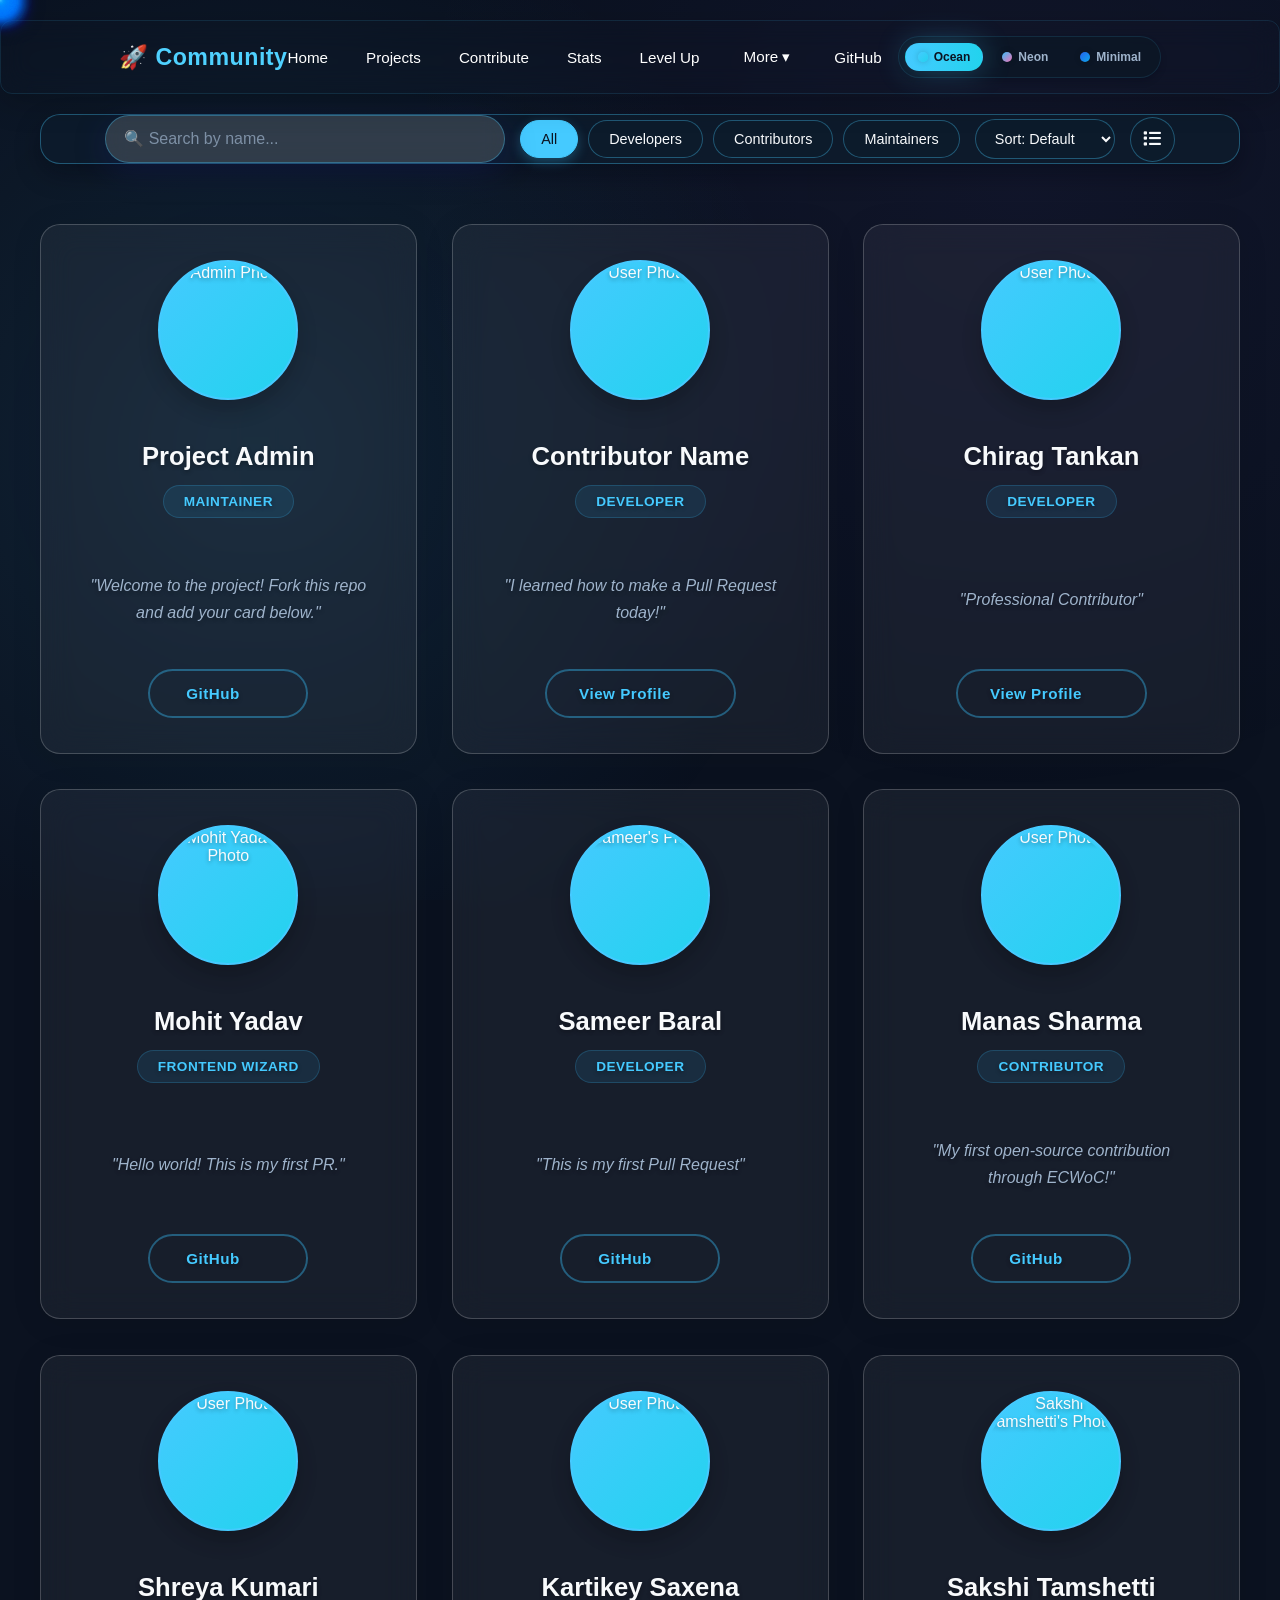
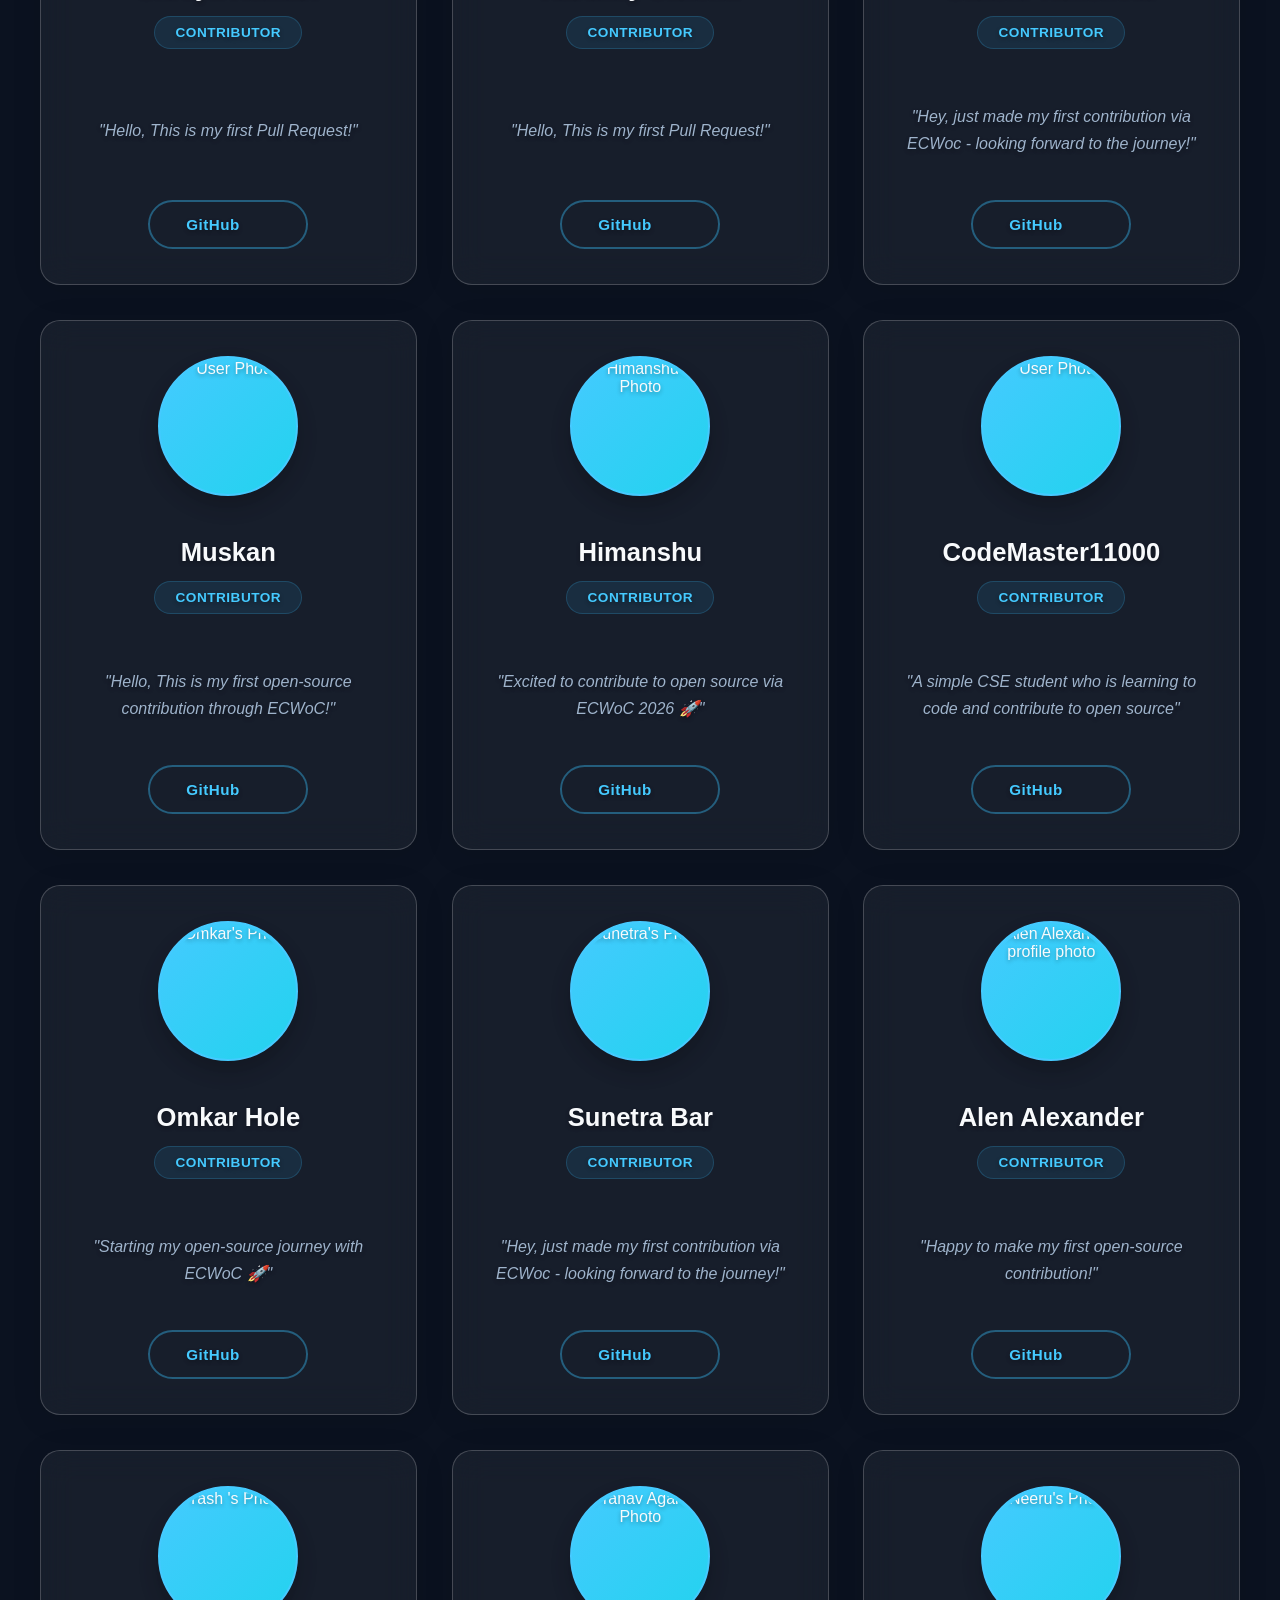
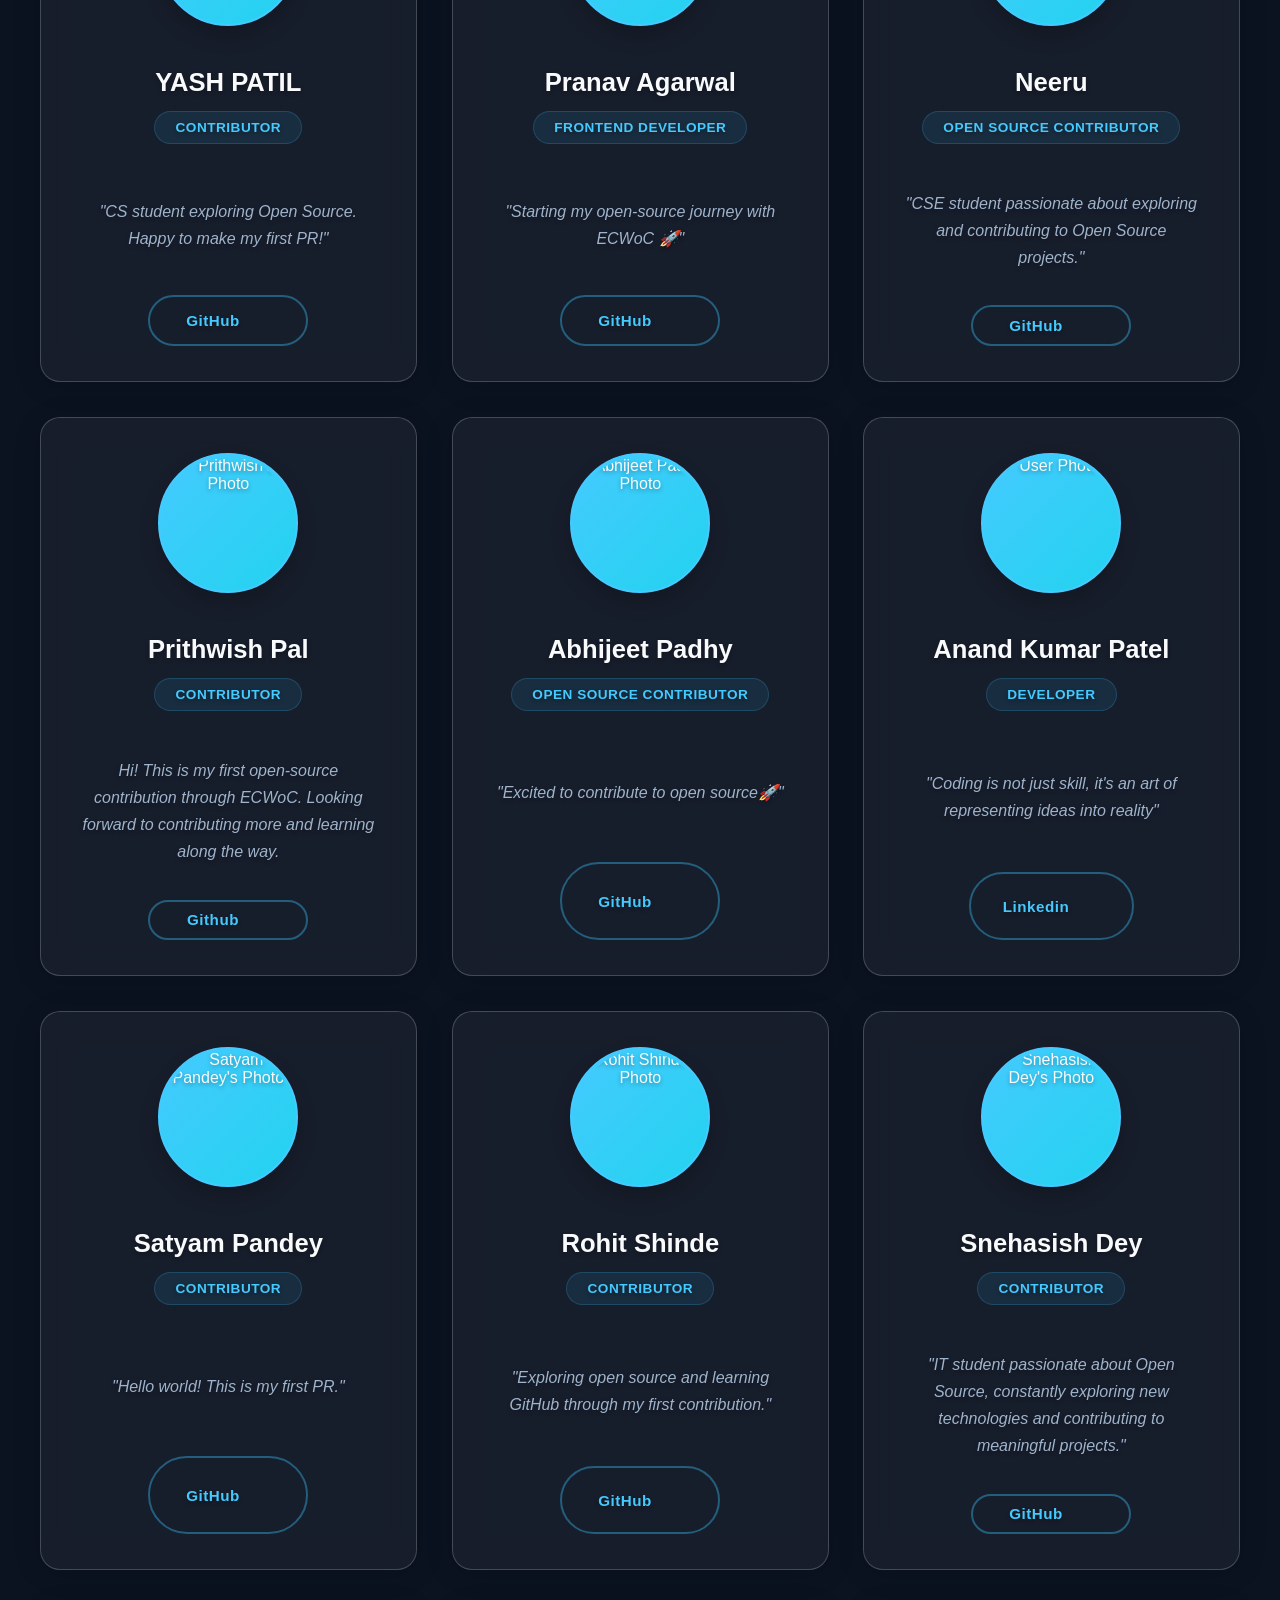
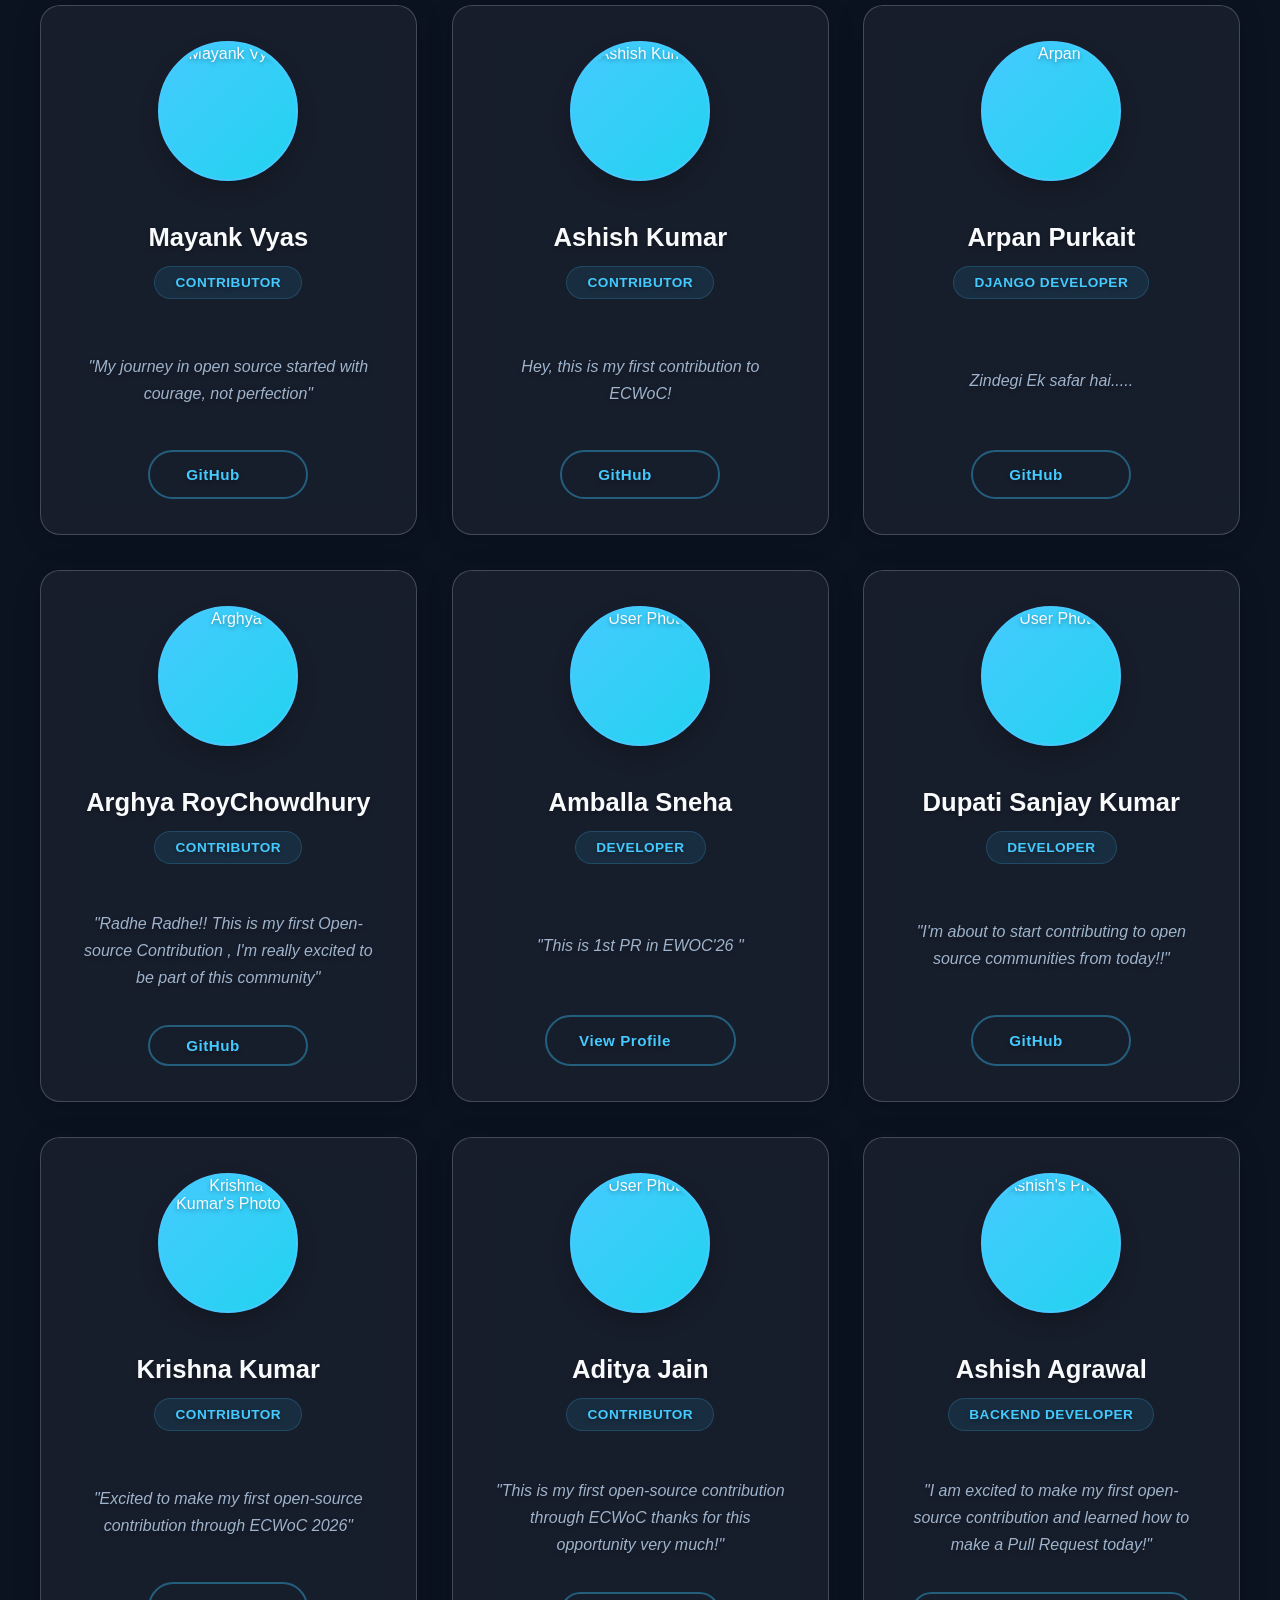
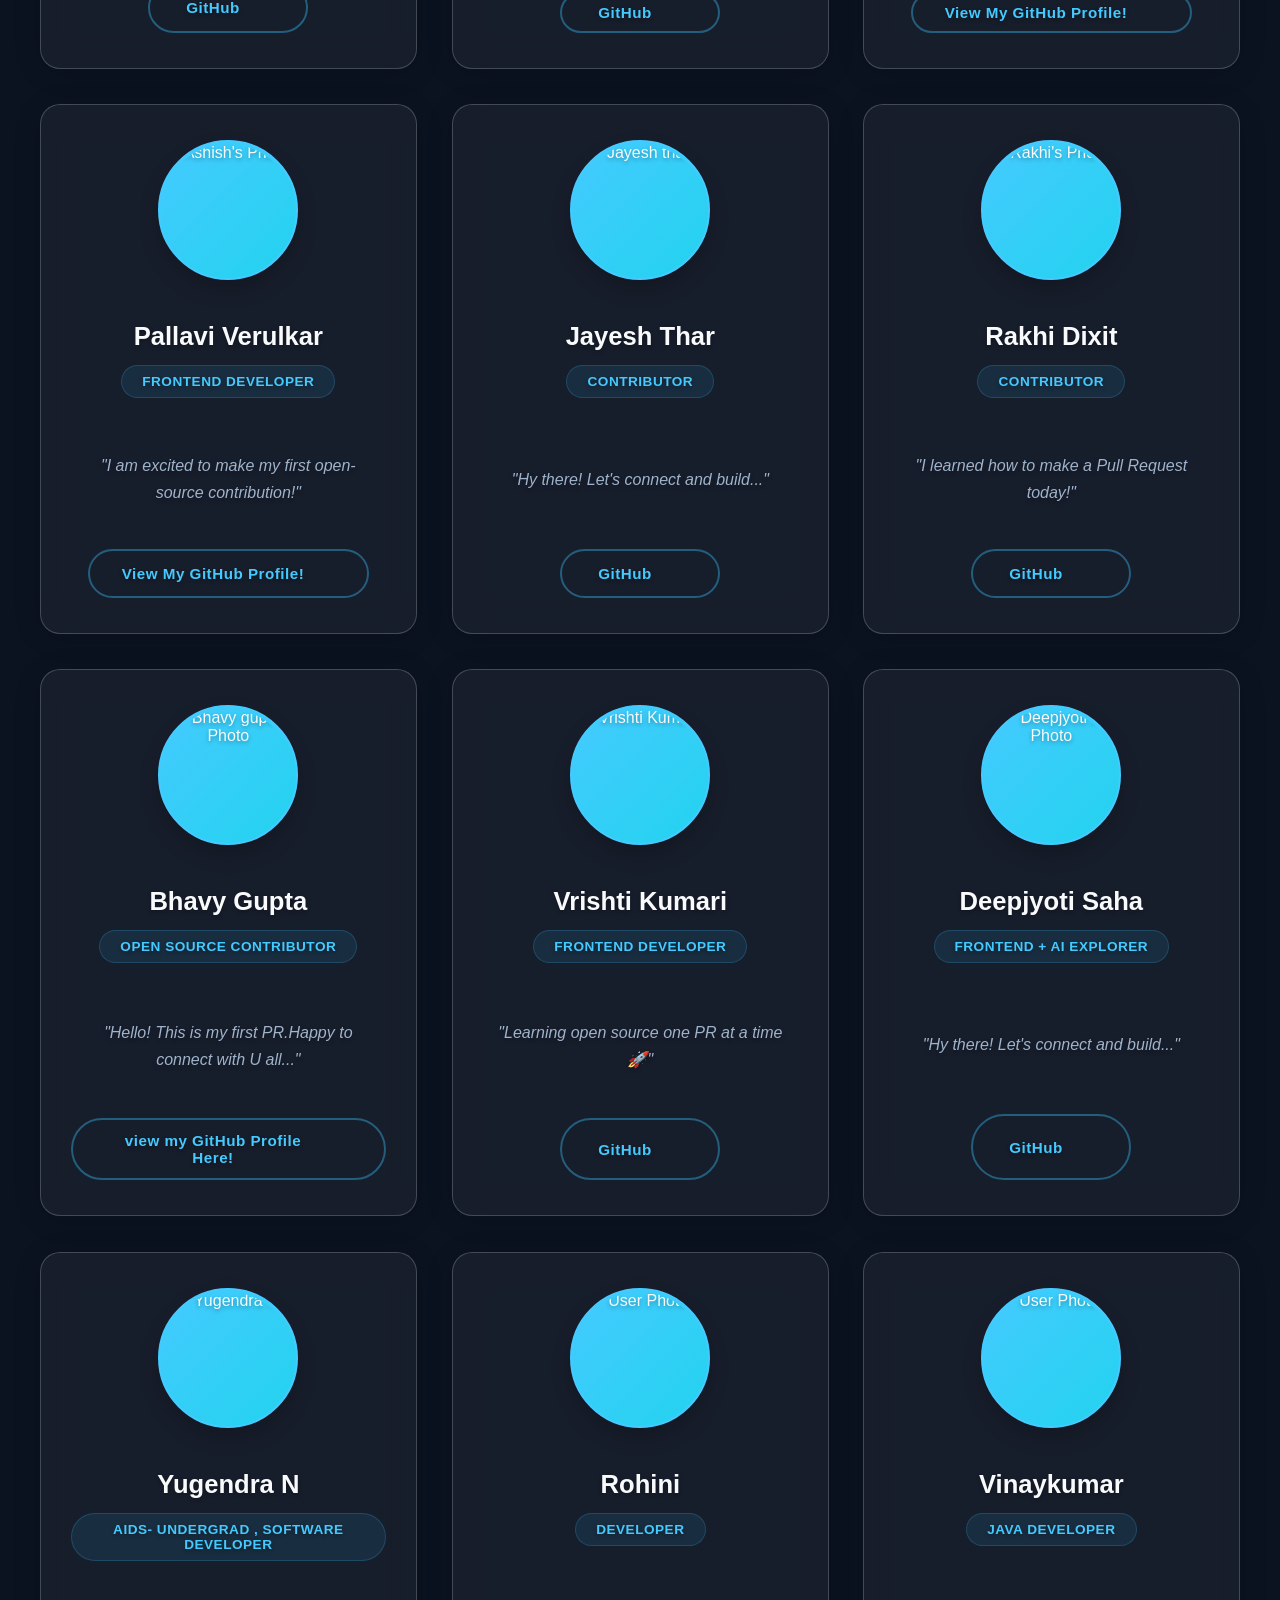
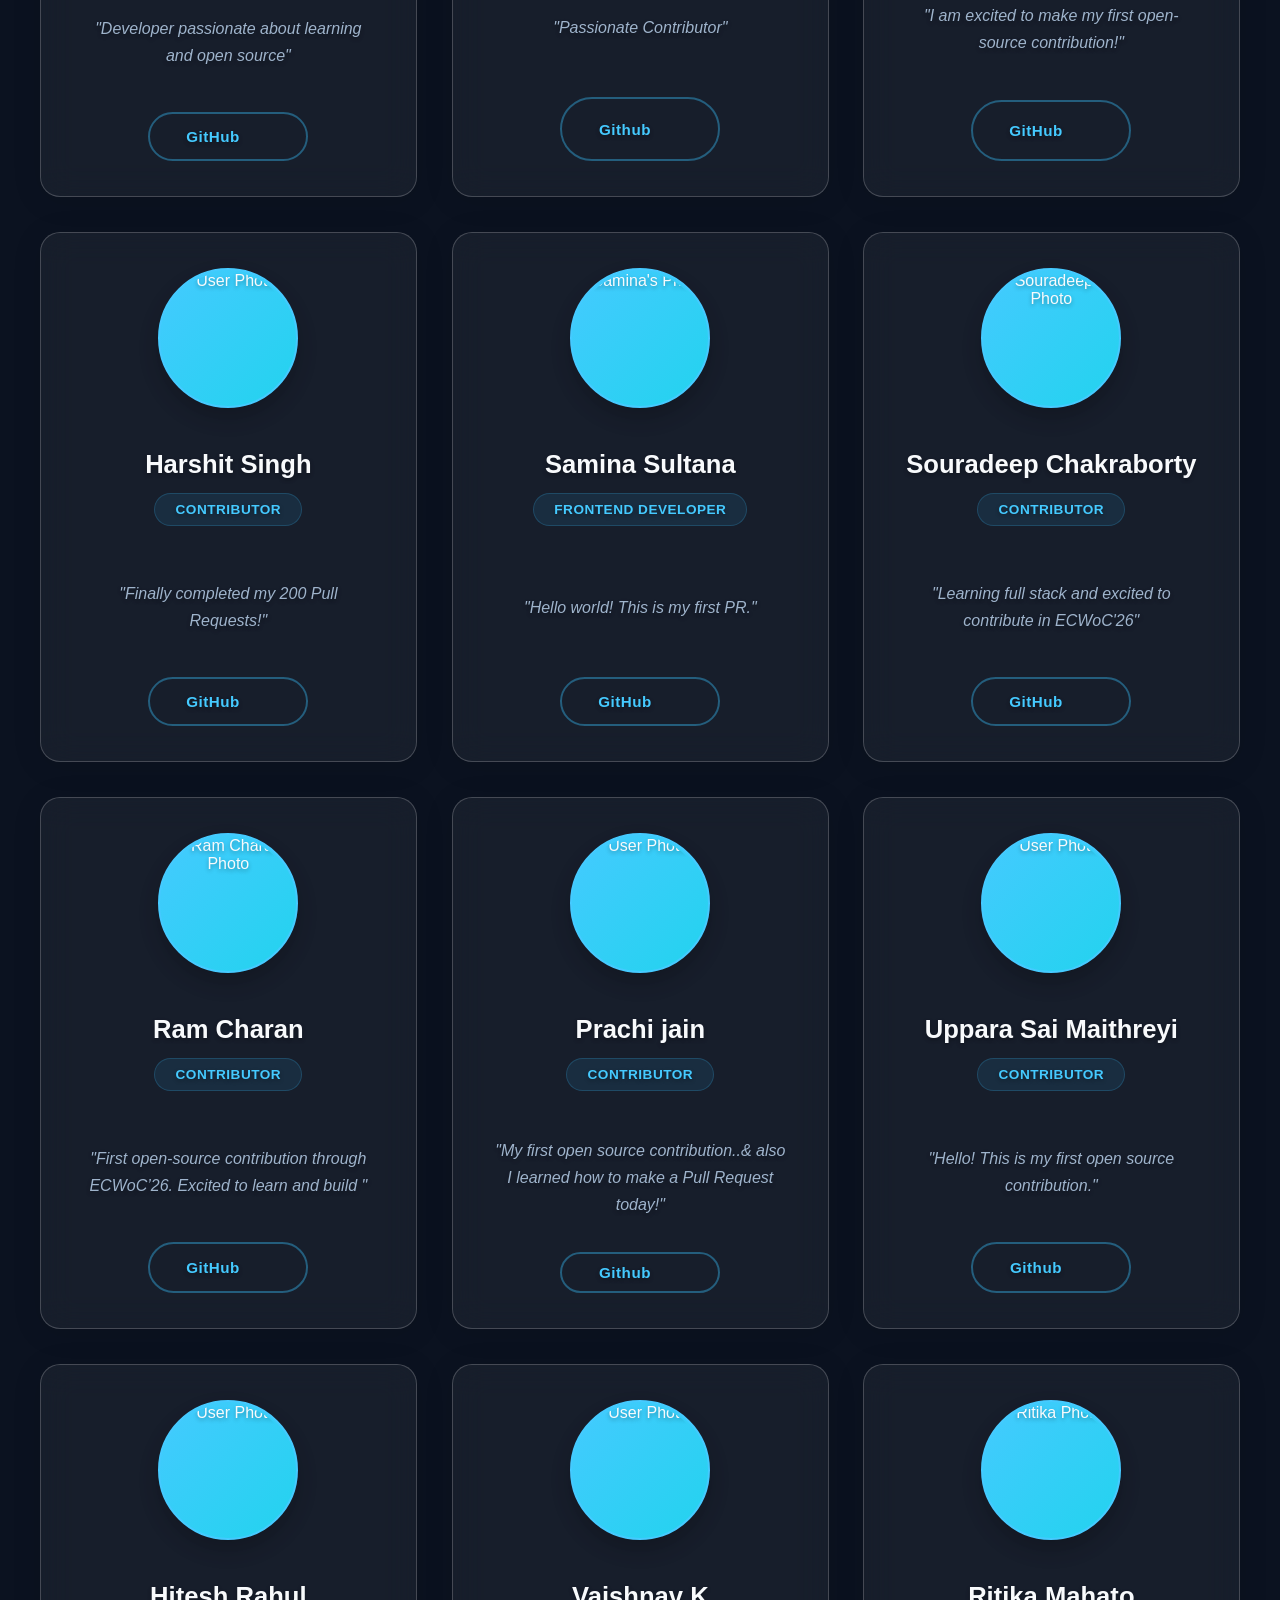
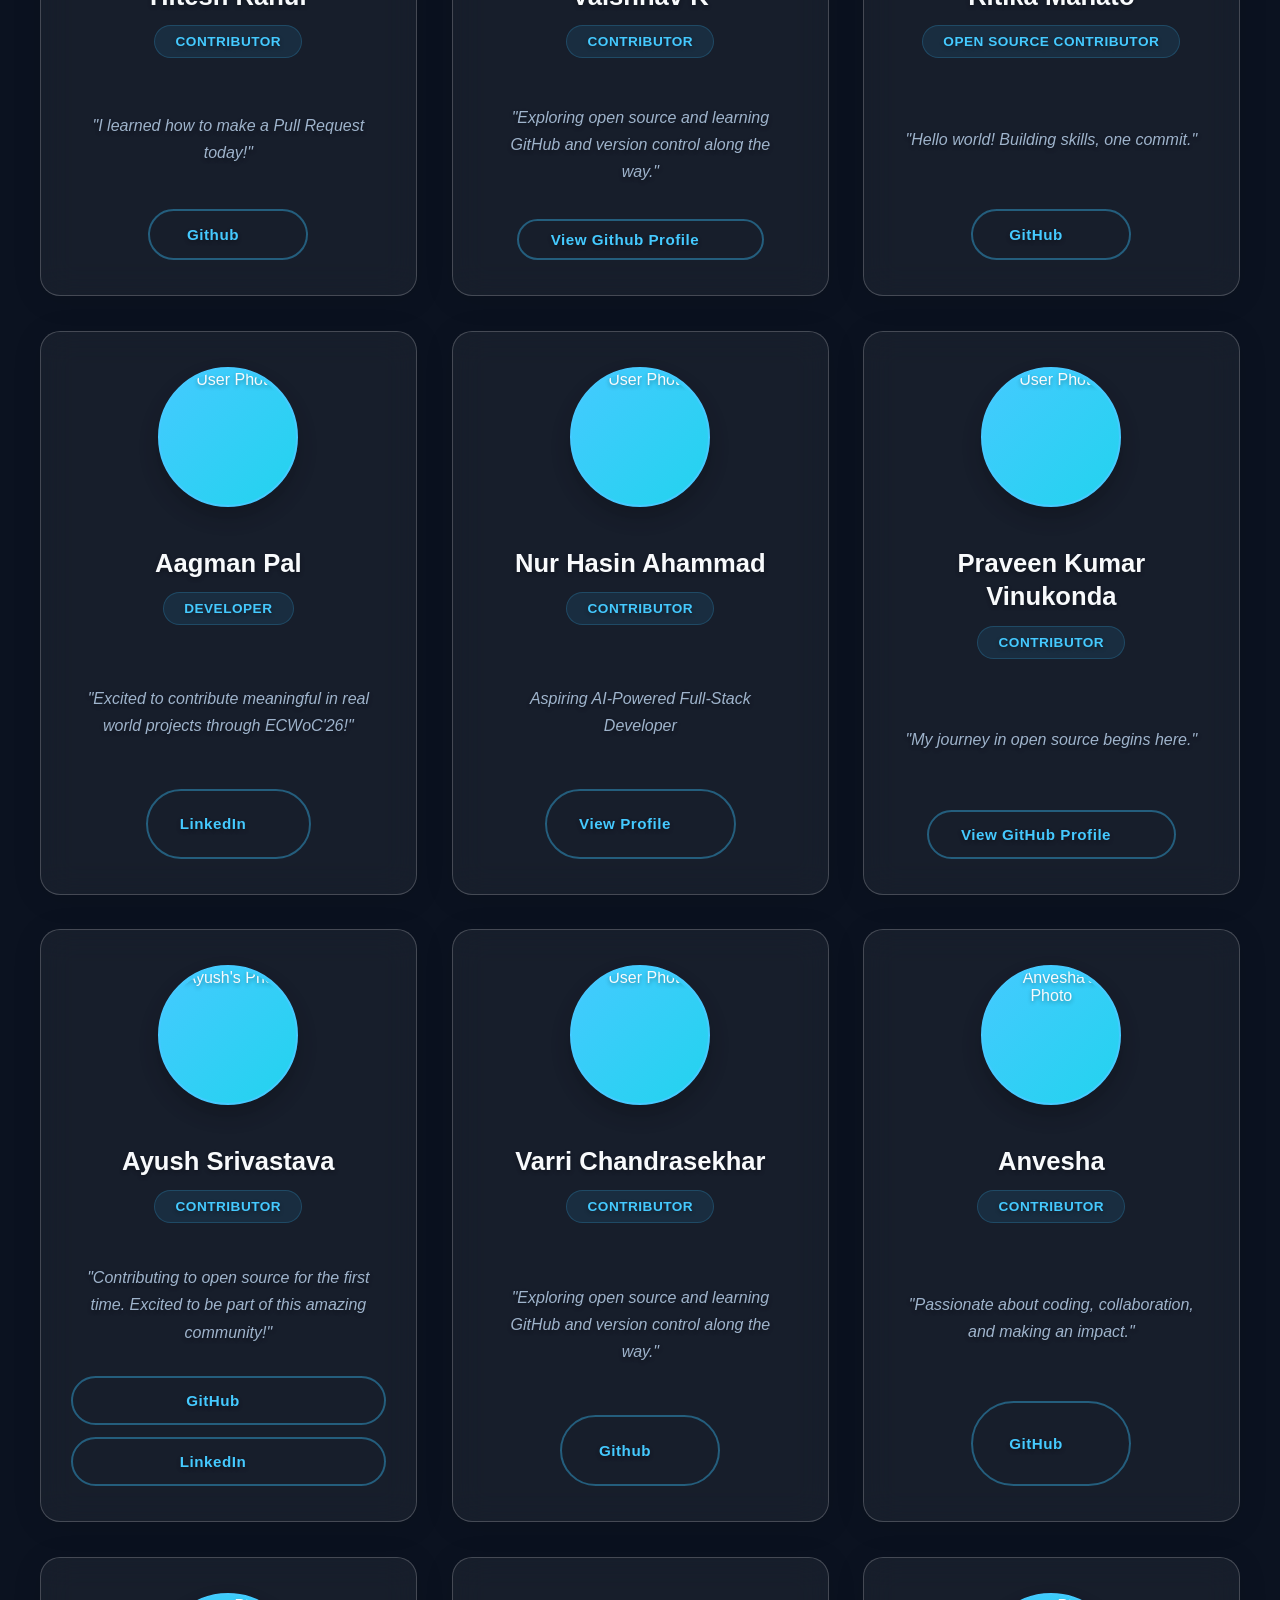
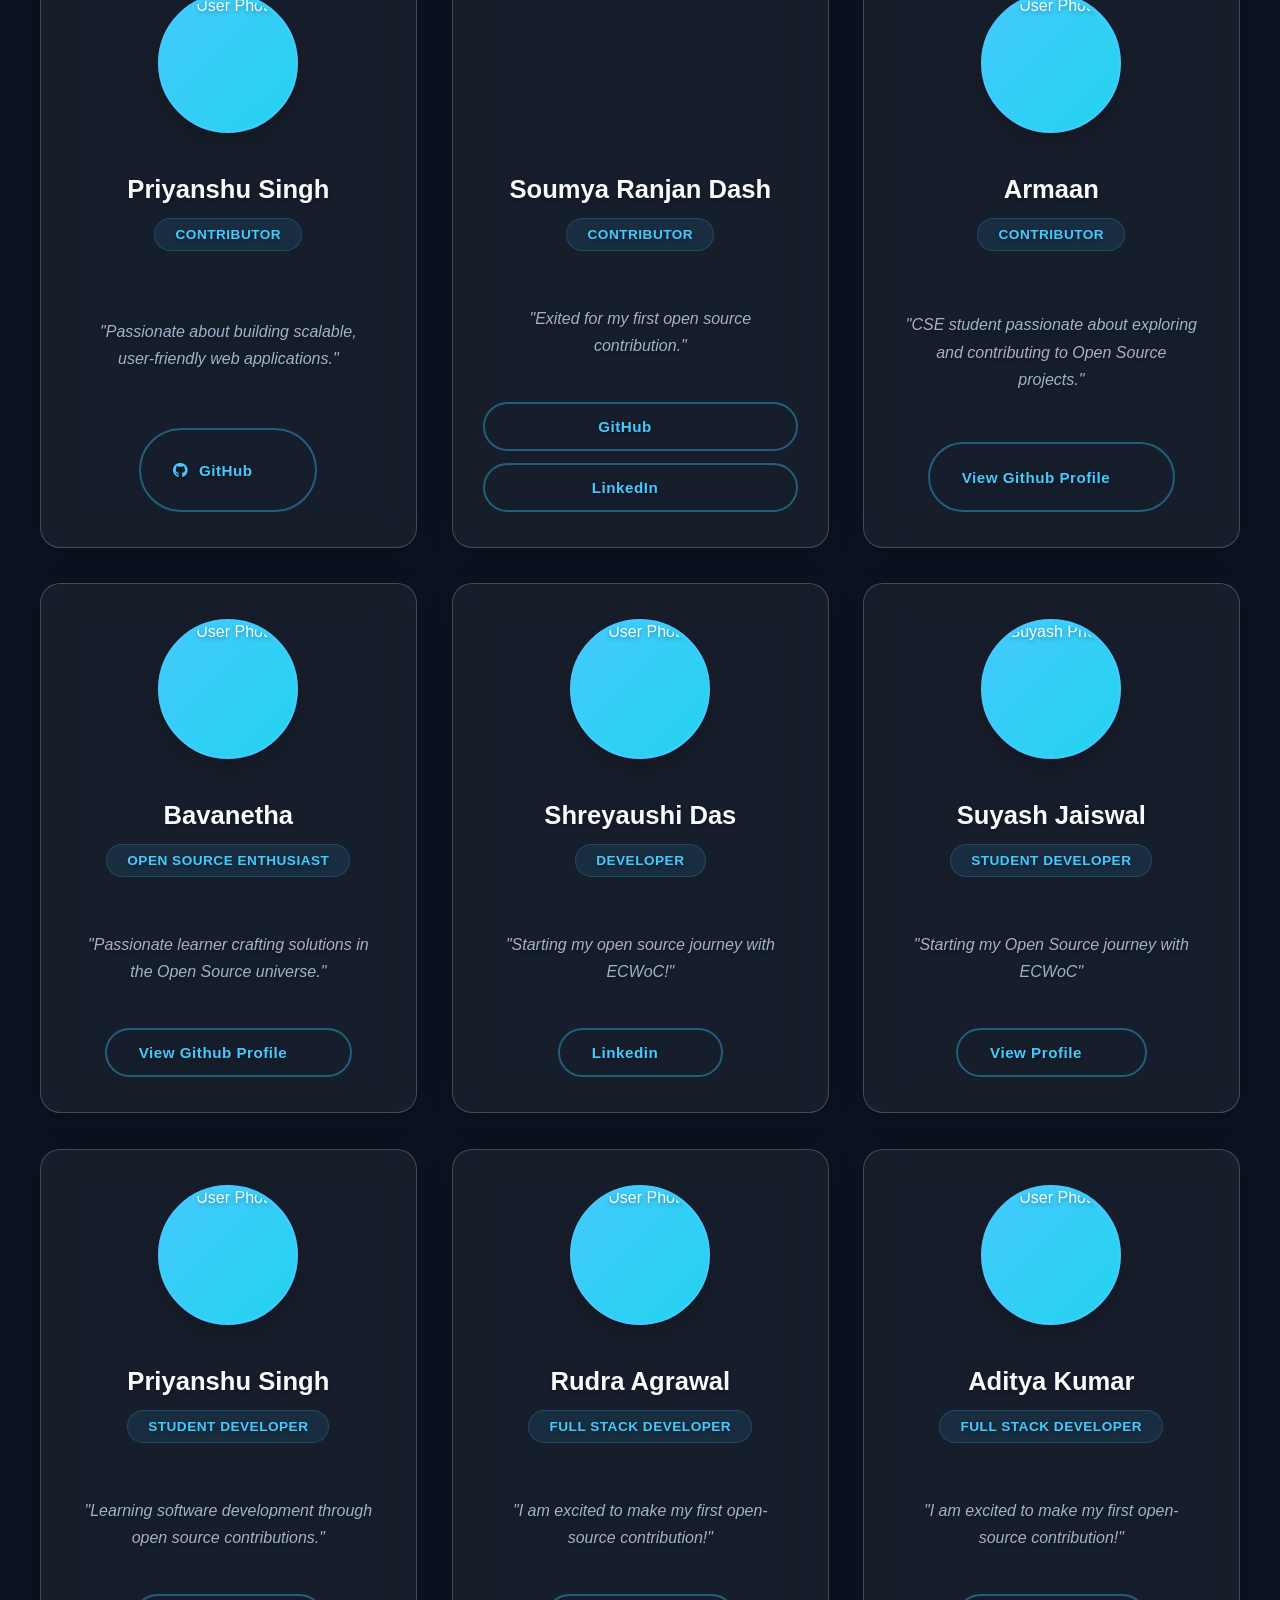
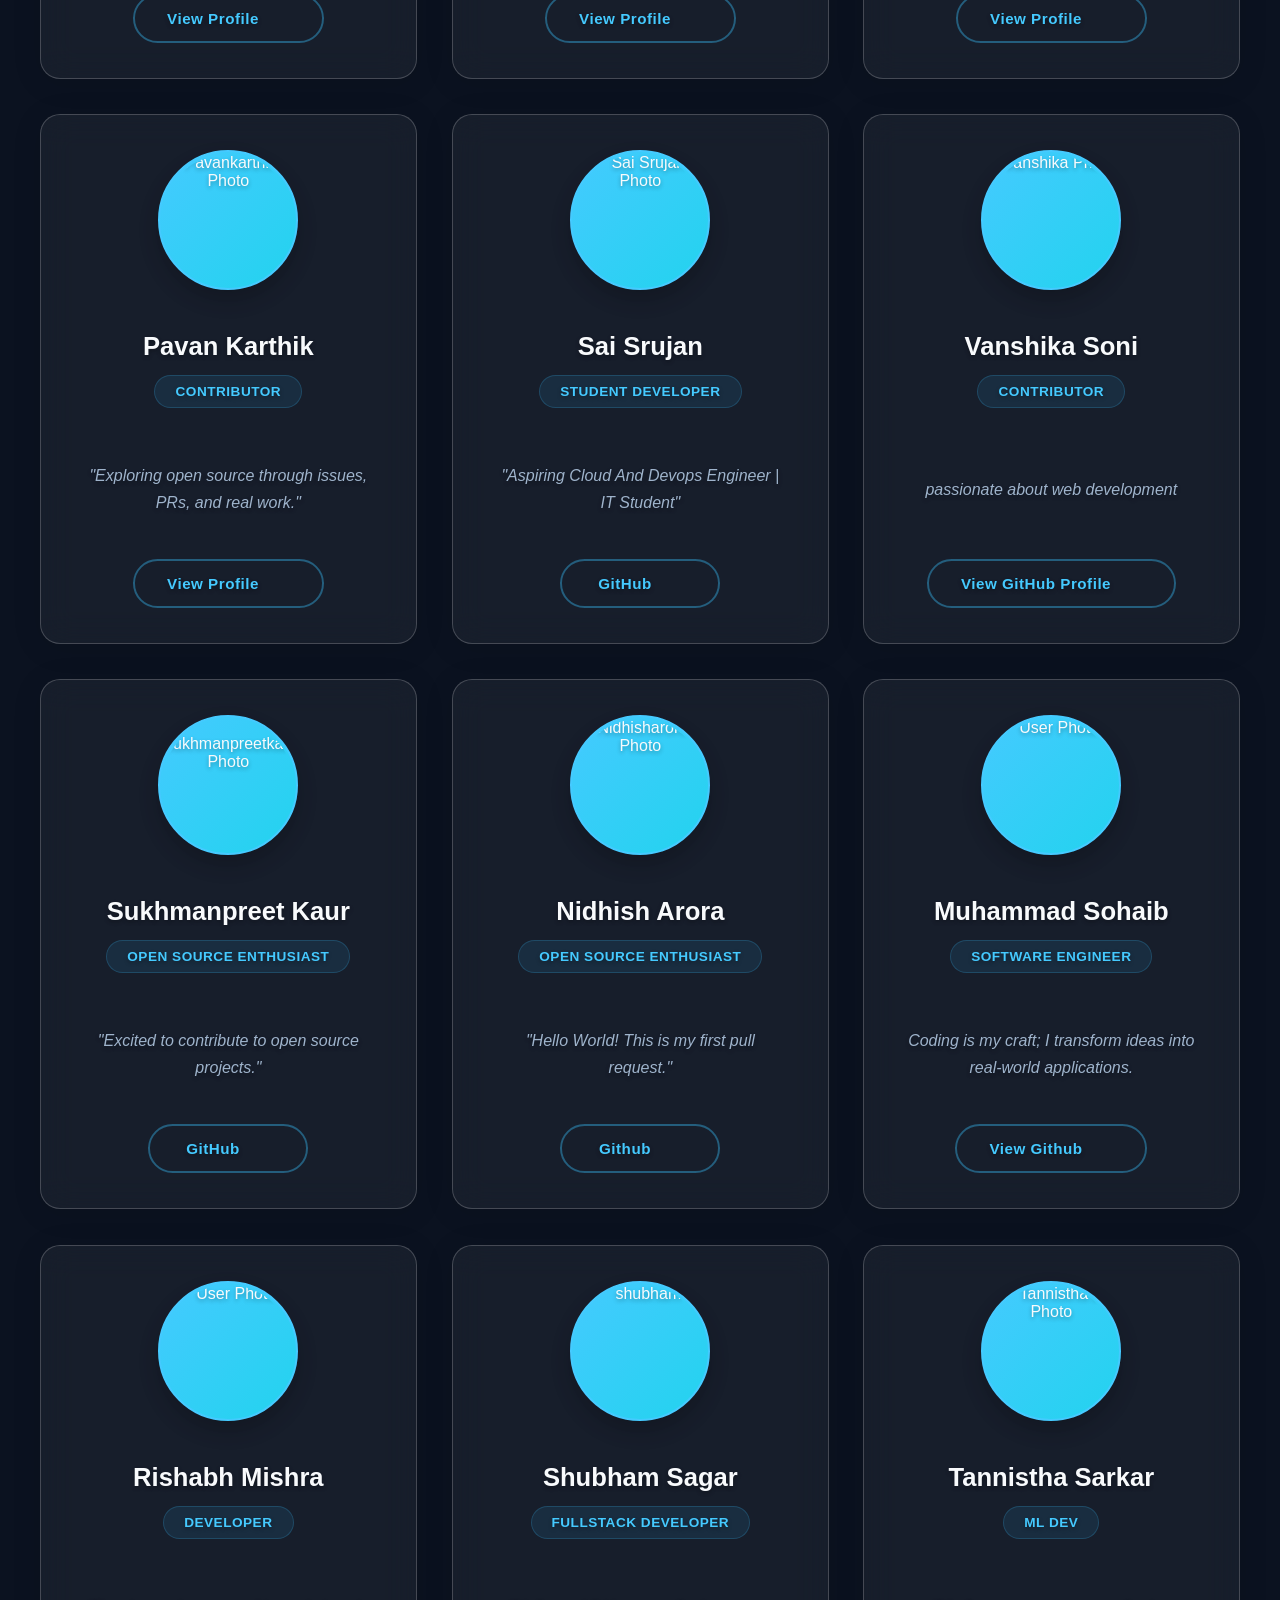
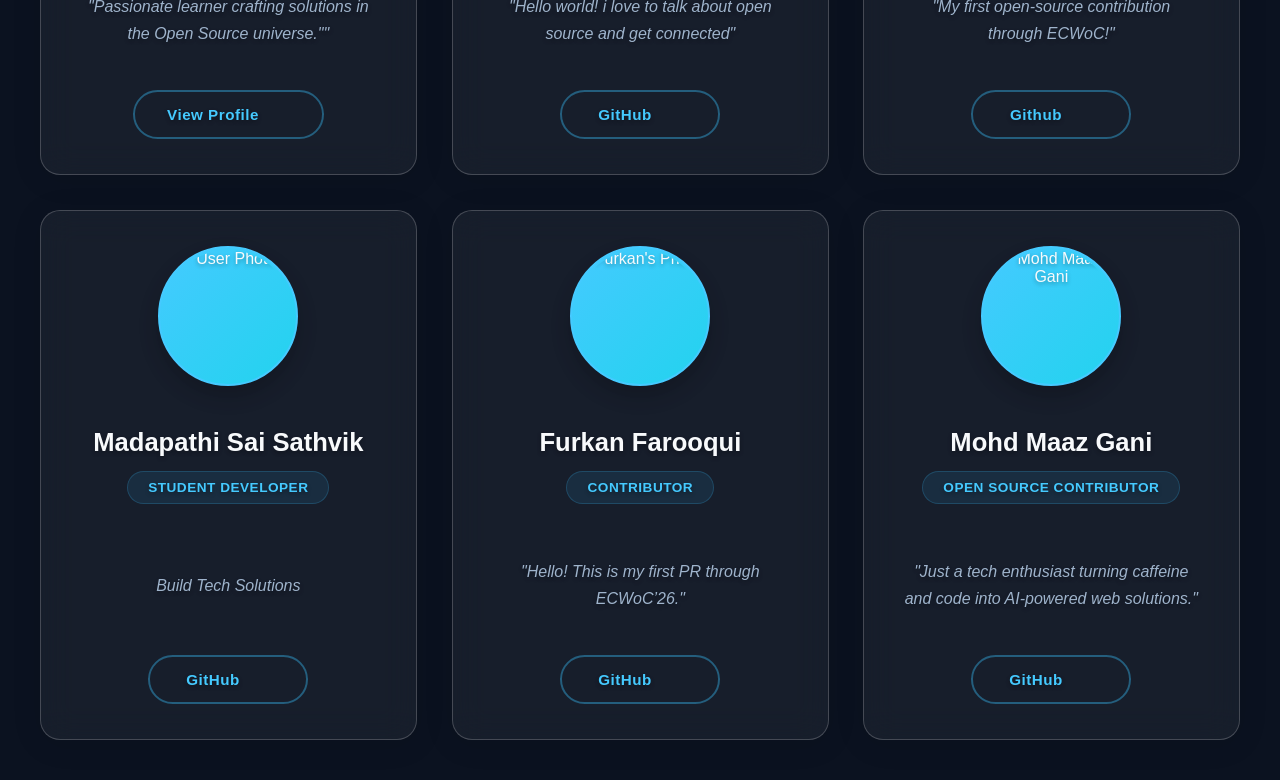
==== commit af552078: "fix: remove redundant theme toggle on index and resolve  non-functional toggle" ====
--- a/index.html
+++ b/index.html
@@ -92,10 +92,7 @@
     
     
   </ul>
-    <div class="nav-right">
-      <button id="themeToggle" class="theme-toggle" aria-label="Toggle dark and light theme" title="Toggle theme">
-        <i class="fas fa-moon theme-icon"></i>
-      </button>
+  <div class="nav-right">
     <div class="hamburger" id="hamburger" role="button" aria-label="Open navigation menu" aria-expanded="false" tabindex="0">
       <span></span>
       <span></span>
@@ -128,16 +125,8 @@
 
     <!-- 🔍 SEARCH & FILTER SECTION -->
     <section class="search-filter-container">
-        <div class="search-wrapper">
-            <i class="fas fa-search search-icon"></i>
-            <input type="text" id="searchInput" placeholder="Search by name, role, or bio..." onkeyup="filterCards()"
-                autocomplete="off" aria-label="Search contributors by name, role, or bio">
-            <button id="clearSearch" class="clear-search-btn" aria-label="Clear search" style="display: none;">
-                <i class="fas fa-times"></i>
-            </button>
-            <span class="search-shortcut" title="Press Ctrl+K to search">Ctrl+K</span>
-        </div>
-        <div id="searchResultCount" class="search-result-count" aria-live="polite"></div>
+        <input type="text" id="searchInput" placeholder="🔍 Search by name..." onkeyup="filterCards()"
+            autocomplete="off" aria-label="Search contributors by name">
 
         <div class="filter-buttons" role="group" aria-label="Filter contributors by role">
             <button class="filter-btn active" onclick="filterByRole('all')" aria-pressed="true">All</button>
@@ -159,8 +148,7 @@
 
     <!-- No Results Message -->
     <div id="noResults" class="no-results" style="display: none;">
-        <p>No contributors found matching your search criteria.</p>
-        <p class="no-results-suggestion">Try adjusting your search or filters</p>
+        <p>😔 No contributors found matching your search criteria.</p>
     </div>
 
     <!-- Container that holds all the profile cards -->
@@ -169,7 +157,7 @@
         <!-- ADMIN CARD - Don't modify this card -->
         <div class="card">
             <div class="card-inner">
-                <img src="images/admin.jpg" alt="Project Admin profile photo" class="card-img">
+                <img src="images/admin.jpg" alt="Admin Photo" class="card-img">
                 <h2>Project Admin</h2>
                 <span class="role">Maintainer</span>
                 <p>"Welcome to the project! Fork this repo and add your card below."</p>
@@ -181,7 +169,7 @@
         <!-- This is the TEMPLATE card - copy this entire block and paste it below -->
         <div class="card">
             <div class="card-inner">
-                <img src="images/user.png" alt="Contributor profile photo template" class="card-img">
+                <img src="images/user.png" alt="User Photo" class="card-img">
                 <h2>Contributor Name</h2>
                 <span class="role">Developer</span>
                 <p>"I learned how to make a Pull Request today!"</p>
@@ -193,7 +181,7 @@
 
         <div class="card">
             <div class="card-inner">
-                <img src="images/tankan.jpg" alt="Chirag Tankan profile photo" class="card-img">
+                <img src="images/tankan.jpg" alt="User Photo" class="card-img">
                 <h2>Chirag Tankan</h2>
                 <span class="role">Developer</span>
                 <p>"Professional Contributor"</p>
@@ -223,7 +211,7 @@
 
         <div class="card">
             <div class="card-inner">
-                <img src="images/Manas-Sharma.jpg" alt="Manas Sharma profile photo" class="card-img">
+                <img src="images/Manas-Sharma.jpg" alt="User Photo" class="card-img">
                 <h2>Manas Sharma</h2>
                 <span class="role">Contributor</span>
                 <p>"My first open-source contribution through ECWoC!"</p>
@@ -232,7 +220,6 @@
         </div>
 
         <div class="card">
-            <img src="images/Shreya Kumari,.jpg" alt="Shreya Kumari profile photo" class="card-img">
             <div class="card-inner">
             <img src="images/Shreya Kumari,.jpg" alt="User Photo" class="card-img">
             <h2>Shreya Kumari</h2>
@@ -267,7 +254,6 @@
         </div>
 
         <div class="card">
-            <img src="images/muskan.jpeg" alt="Muskan profile photo" class="card-img">
             <div class="card-inner">
             <img src="images/muskan.jpeg" alt="User Photo" class="card-img">
             <h2>Muskan</h2>
@@ -290,7 +276,7 @@
         </div>
         <div class="card">
             <div class="card-inner">
-                <img src="images/Codemaster11000.jpg" alt="CodeMaster11000 profile photo" class="card-img">
+                <img src="images/Codemaster11000.jpg" alt="User Photo" class="card-img">
                 <h2>CodeMaster11000</h2>
                 <span class="role">Contributor</span>
                 <p>"A simple CSE student who is learning to code and contribute to open source"</p>
@@ -387,7 +373,6 @@
         </div>
 
         <div class="card">
-            <img src="images/ubanand36.jpg" alt="Anand Kumar Patel profile photo" class="card-img">
             <div class="card-inner">
             <img src="images/ubanand36.jpg" alt="User Photo" class="card-img">
             <h2>Anand Kumar Patel</h2>
@@ -478,7 +463,6 @@
         </div>
 
         <div class="card">
-            <img src="images/Sneha-Amballa.jpeg" alt="Amballa Sneha profile photo" class="card-img">
             <div class="card-inner">
             <img src="images/Sneha-Amballa.jpeg" alt="User Photo" class="card-img">
             <h2>Amballa Sneha</h2>
@@ -491,7 +475,7 @@
 
         <div class="card">
             <div class="card-inner">
-                <img src="images/SanjayKumar.jpg" alt="Dupati Sanjay Kumar profile photo" class="card-img">
+                <img src="images/SanjayKumar.jpg" alt="User Photo" class="card-img">
                 <h2>Dupati Sanjay Kumar</h2>
                 <span class="role">Developer</span>
                 <p>"I'm about to start contributing to open source communities from today!!"</p>
@@ -511,7 +495,6 @@
         </div>
 
         <div class="card">
-            <img src="images/Aditya-Jain.jpg" alt="Aditya Jain profile photo" class="card-img">
             <div class="card-inner">
             <img src="images/Aditya-Jain.jpg" alt="User Photo" class="card-img">
             <h2>Aditya Jain</h2>
@@ -614,7 +597,7 @@
 
         <div class="card">
             <div class="card-inner">
-                <img src="images/user.png" alt="Rohini profile photo" class="card-img">
+                <img src="images/user.png" alt="User Photo" class="card-img">
                 <h2>Rohini</h2>
                 <span class="role">Developer</span>
                 <p>"Passionate Contributor"</p>
@@ -624,7 +607,7 @@
 
         <div class="card">
             <div class="card-inner">
-                <img src="images/Vinaykumar.jpg" alt="Vinaykumar profile photo" class="card-img">
+                <img src="images/Vinaykumar.jpg" alt="User Photo" class="card-img">
                 <h2>Vinaykumar</h2>
                 <span class="role">Java Developer</span>
                 <p>"I am excited to make my first open-source contribution!"</p>
@@ -633,7 +616,6 @@
         </div>
 
         <div class="card">
-            <img src="images/Harshit.jpg" alt="Harshit Singh profile photo" class="card-img">
             <div class="card-inner">
             <img src="images/Harshit.jpg" alt="User Photo" class="card-img">
             <h2>Harshit Singh</h2>
@@ -678,7 +660,7 @@
 
         <div class="card">
             <div class="card-inner">
-                <img src="images/prachijainn24.jpg" alt="Prachi Jain profile photo" class="card-img">
+                <img src="images/prachijainn24.jpg" alt="User Photo" class="card-img">
                 <h2>Prachi jain</h2>
                 <span class="role">Contributor</span>
                 <p>"My first open source contribution..& also I learned how to make a Pull Request today!"</p>
@@ -688,7 +670,7 @@
 
         <div class="card">
             <div class="card-inner">
-                <img src="images/Sai-maithri.jpg" alt="Uppara Sai Maithreyi profile photo" class="card-img">
+                <img src="images/Sai-maithri.jpg" alt="User Photo" class="card-img">
                 <h2>Uppara Sai Maithreyi</h2>
                 <span class="role">Contributor</span>
                 <p>"Hello! This is my first open source contribution."</p>
@@ -698,7 +680,7 @@
 
         <div class="card">
             <div class="card-inner">
-                <img src="images/HiteshRahul27.jpg" alt="Hitesh Rahul profile photo" class="card-img">
+                <img src="images/HiteshRahul27.jpg" alt="User Photo" class="card-img">
                 <h2>Hitesh Rahul</h2>
                 <span class="role">Contributor</span>
                 <p>"I learned how to make a Pull Request today!"</p>
@@ -708,7 +690,7 @@
 
         <div class="card">
             <div class="card-inner">
-                <img src="images/Vaishnav-K-12.jpg" alt="Vaishnav K profile photo" class="card-img">
+                <img src="images/Vaishnav-K-12.jpg" alt="User Photo" class="card-img">
                 <h2>Vaishnav K</h2>
                 <span class="role">Contributor</span>
                 <p>"Exploring open source and learning GitHub and version control along the way."</p>
@@ -728,7 +710,7 @@
 
         <div class="card">
             <div class="card-inner">
-                <img src="images/aagmanpal.png" alt="Aagman Pal profile photo" class="card-img">
+                <img src="images/aagmanpal.png" alt="User Photo" class="card-img">
                 <h2>Aagman Pal</h2>
                 <span class="role">Developer</span>
                 <p>"Excited to contribute meaningful in real world projects through ECWoC'26!"</p>
@@ -738,7 +720,7 @@
 
         <div class="card">
             <div class="card-inner">
-                <img src="images/nur-hasin.jpg" alt="Nur Hasin Ahammad profile photo" class="card-img">
+                <img src="images/nur-hasin.jpg" alt="User Photo" class="card-img">
                 <h2>Nur Hasin Ahammad</h2>
                 <span class="role">Contributor</span>
                 <p>Aspiring AI-Powered Full-Stack Developer</p>
@@ -748,7 +730,7 @@
         
         <div class="card">
             <div class="card-inner">
-                <img src="images/Prvkmr-Daddy-21.jpg" alt="Praveen Kumar Vinukondo profile photo" class="card-img">
+                <img src="images/Prvkmr-Daddy-21.jpg" alt="User Photo" class="card-img">
                 <h2>Praveen Kumar Vinukonda</h2>
                 <span class="role">Contributor</span>
                 <p>"My journey in open source begins here."</p>
@@ -771,7 +753,7 @@
 
         <div class="card">
             <div class="card-inner">
-                <img src="images/Chandrasekhar-5.jpg" alt="Varri Chandrasekhar profile photo" class="card-img">
+                <img src="images/Chandrasekhar-5.jpg" alt="User Photo" class="card-img">
                 <h2>Varri Chandrasekhar</h2>
                 <span class="role">COntributor</span>
                 <p>"Exploring open source and learning GitHub and version control along the way."</p>
@@ -792,7 +774,7 @@
 
         <div class="card">
             <div class="card-inner">
-                <img src="images/Priyanshu.jpg" alt="Priyanshu Singh profile photo" class="card-img">
+                <img src="images/Priyanshu.jpg" alt="User Photo" class="card-img">
                 <h2>Priyanshu Singh</h2>
                 <span class="role">Contributor</span>
                 <p>"Passionate about building scalable, user-friendly web applications."</p>
@@ -817,7 +799,7 @@
 
         <div class="card">
             <div class="card-inner">
-                <img src="images/user.png" alt="Armaan profile photo" class="card-img">
+                <img src="images/user.png" alt="User Photo" class="card-img">
                 <h2>Armaan</h2>
                 <span class="role">Contributor</span>
                 <p>"CSE student passionate about exploring and contributing to Open Source projects."</p>
@@ -827,7 +809,7 @@
 
         <div class="card">
             <div class="card-inner">
-                <img src="images/Bavanetha.jpg" alt="Bavanetha profile photo" class="card-img">
+                <img src="images/Bavanetha.jpg" alt="User Photo" class="card-img">
                 <h2>Bavanetha</h2>
                 <span class="role">Open Source Enthusiast</span>
                 <p>"Passionate learner crafting solutions in the Open Source universe."</p>
@@ -837,7 +819,7 @@
 
         <div class="card">
             <div class="card-inner">
-                <img src="images/shreyaushi-das.jpg" alt="Shreyaushi Das profile photo" class="card-img">
+                <img src="images/shreyaushi-das.jpg" alt="User Photo" class="card-img">
                 <h2>Shreyaushi Das</h2>
                 <span class="role">Developer</span>
                 <p>"Starting my open source journey with ECWoC!"</p>
@@ -857,7 +839,7 @@
 
         <div class="card">
             <div class="card-inner">
-                <img src="images/priyanshu-singh-profile.jpg" alt="Priyanshu Singh profile photo" class="card-img">
+                <img src="images/priyanshu-singh-profile.jpg" alt="User Photo" class="card-img">
                 <h2>Priyanshu Singh</h2>
                 <span class="role">Student Developer</span>
                 <p>"Learning software development through open source contributions."</p>
@@ -867,7 +849,6 @@
 
         <div class="card">
             <div class="card-inner">
-                <img src="images/Rudra Agrawal.png" alt="Rudra Agrawal profile photo" class="card-img">
                 <img src="images/Rudra Agrawal.png" alt="User Photo" class="card-img">
                 <h2>Rudra Agrawal</h2>
                 <span class="role">Full Stack Developer</span>
@@ -878,7 +859,6 @@
 
          <div class="card">
             <div class="card-inner">
-                <img src="images/aditya.jpg" alt="Aditya Kumar profile photo" class="card-img">
                 <img src="images/aditya.jpg" alt="User Photo" class="card-img">
                 <h2>Aditya Kumar</h2>
                 <span class="role">Full Stack Developer</span>
@@ -939,7 +919,7 @@
 
         <div class="card">
             <div class="card-inner">
-                <img src="images/sohaibkhan.png" alt="Muhammad Sohaib profile photo" class="card-img">
+                <img src="images/sohaibkhan.png" alt="User Photo" class="card-img">
                 <h2>Muhammad Sohaib</h2>
                 <span class="role">Software Engineer</span>
                 <p>Coding is my craft; I transform ideas into real-world applications.</p>
@@ -949,7 +929,7 @@
 
         <div class="card">
             <div class="card-inner">
-                <img src="images/Rishabh.jpg" alt="Rishabh Mishra profile photo" class="card-img">
+                <img src="images/Rishabh.jpg" alt="User Photo" class="card-img">
                 <h2>Rishabh Mishra</h2>
                 <span class="role">Developer</span>
                 <p>"Passionate learner crafting solutions in the Open Source universe.""</p>
@@ -979,7 +959,7 @@
 
         <div class="card">
             <div class="card-inner">
-                <img src="images/Saisathvik.png" alt="Madapathi Sai Sathvik profile photo" class="card-img">
+                <img src="images/Saisathvik.png" alt="User Photo" class="card-img">
                 <h2>Madapathi Sai Sathvik</h2>
                 <span class="role">Student Developer</span>
                 <p>Build Tech Solutions</p>
@@ -1050,33 +1030,15 @@
 
  
     <!--<script src="tilt.js"></script>-->
-  
+
     <!-- Welcome Message Container -->
     <div id="welcomeMessage" class="welcome-message">
-        Welcome to the Community Card Showcase!
+        🎉 Welcome to the Community Card Showcase!
     </div>
 
   <script src="./js/index.js"></script>
   <script src="js/include.js"></script>
   <script src="js/keyboard-navigation.js"></script>
-  <script>
-    document.addEventListener('DOMContentLoaded', function() {
-      const images = document.querySelectorAll('.card-img');
-      const eagerLoadCount = 12;
-      
-      images.forEach((img, index) => {
-        if (index >= eagerLoadCount && !img.hasAttribute('loading')) {
-          img.setAttribute('loading', 'lazy');
-        }
-        if (!img.hasAttribute('width')) {
-          img.setAttribute('width', '150');
-        }
-        if (!img.hasAttribute('height')) {
-          img.setAttribute('height', '150');
-        }
-      });
-    });
-  </script>
 </body>
 
 </html>
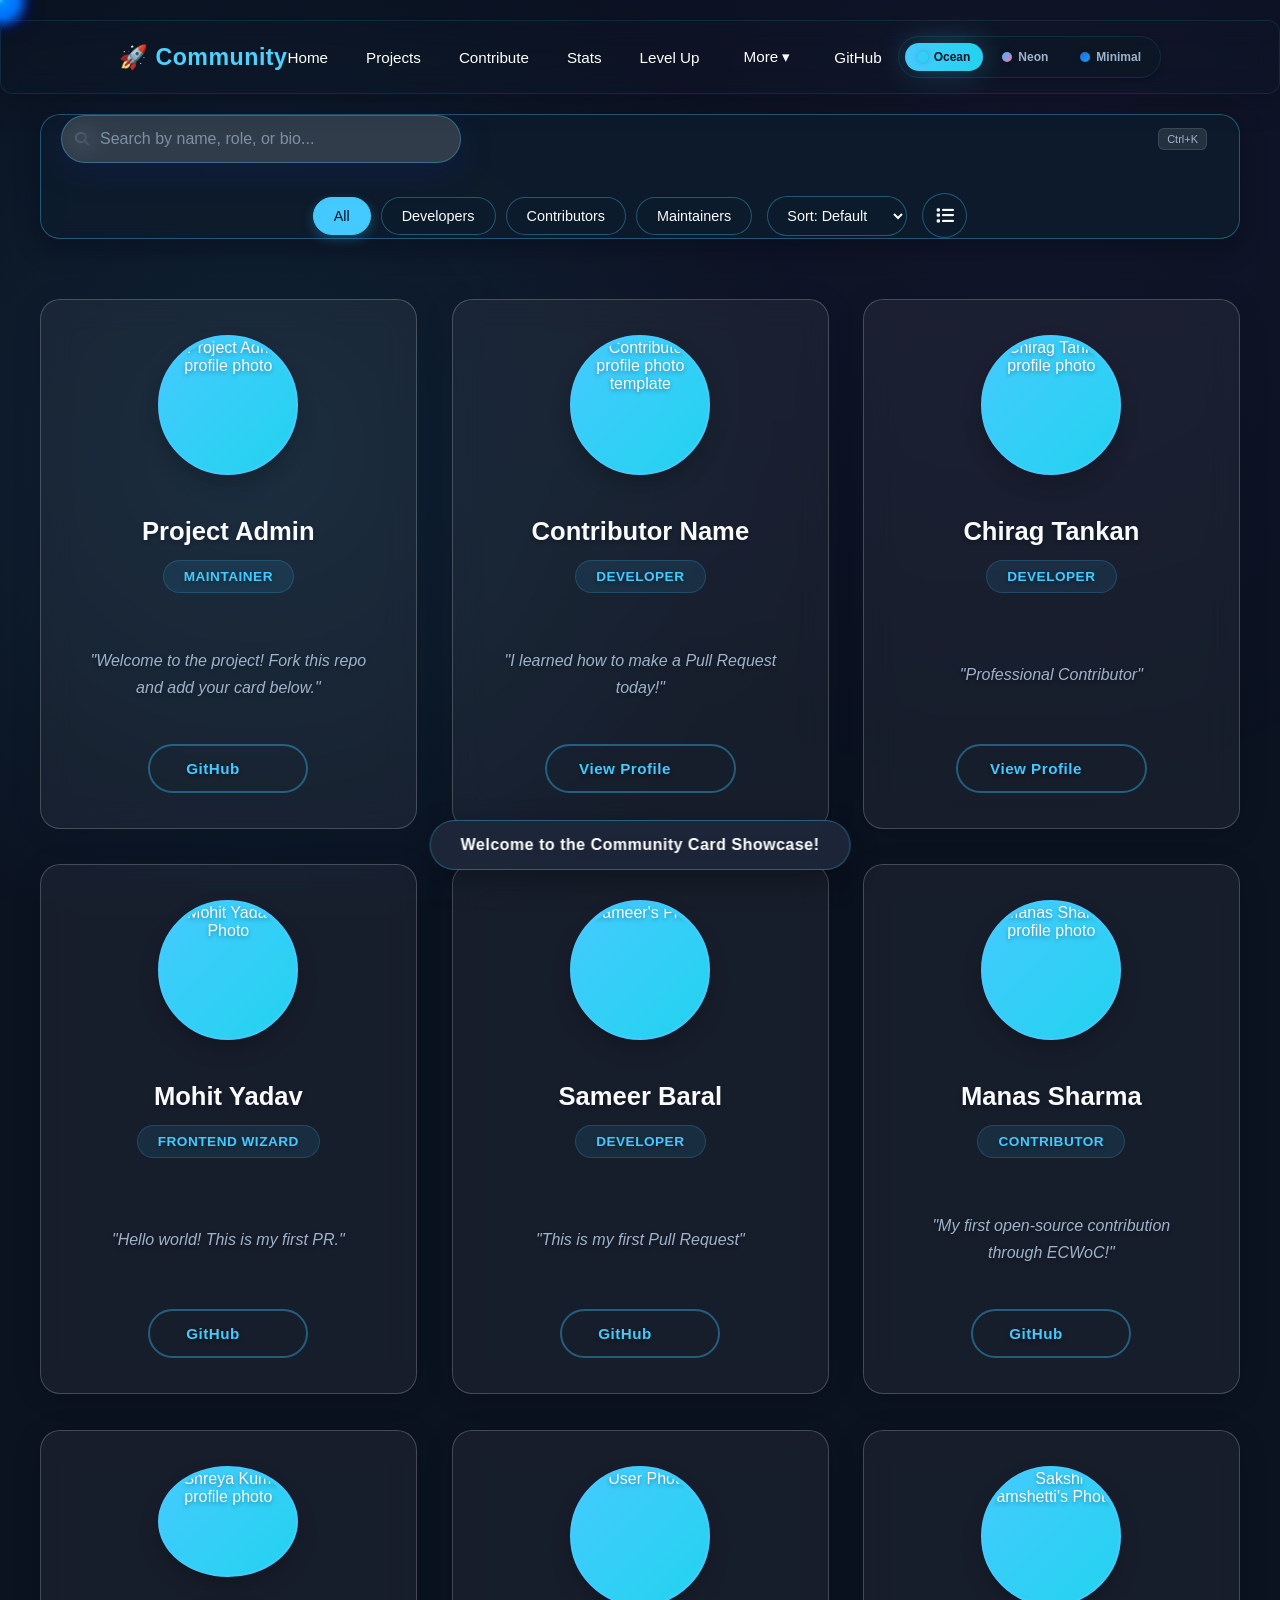
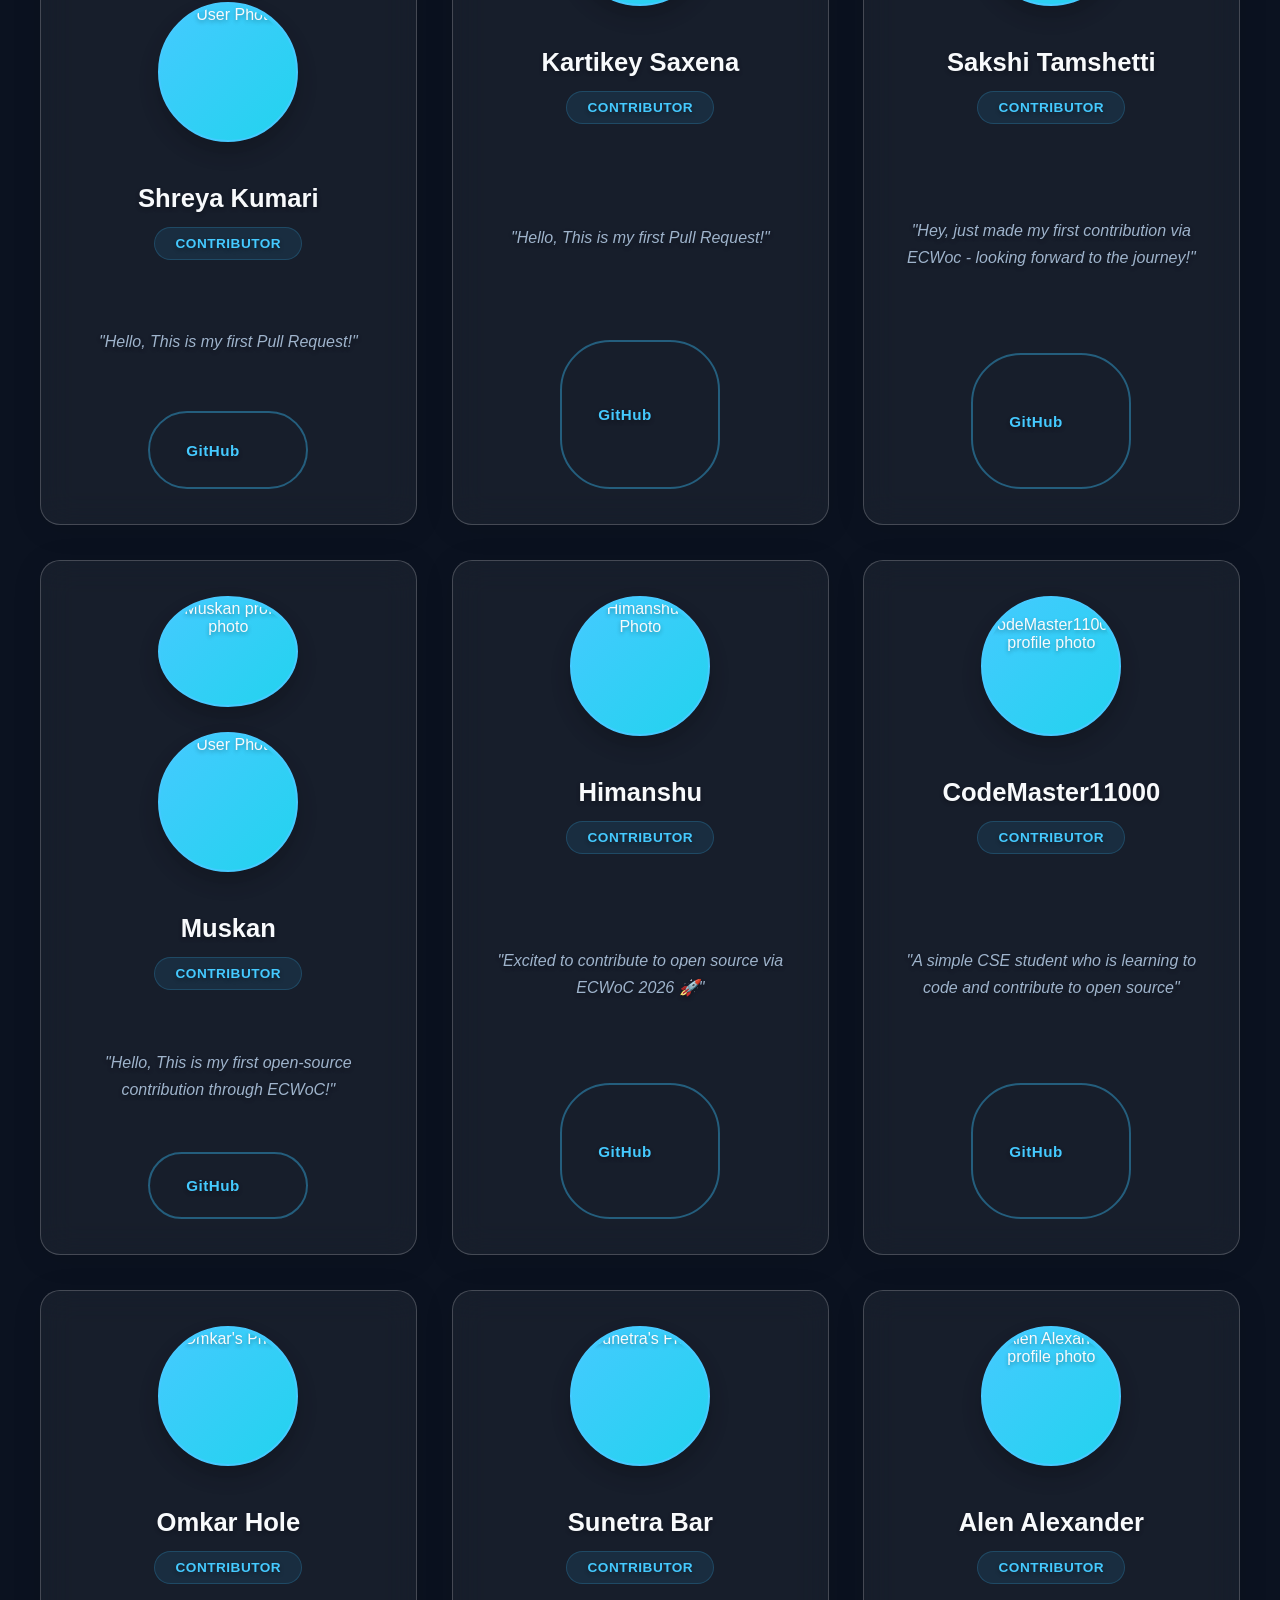
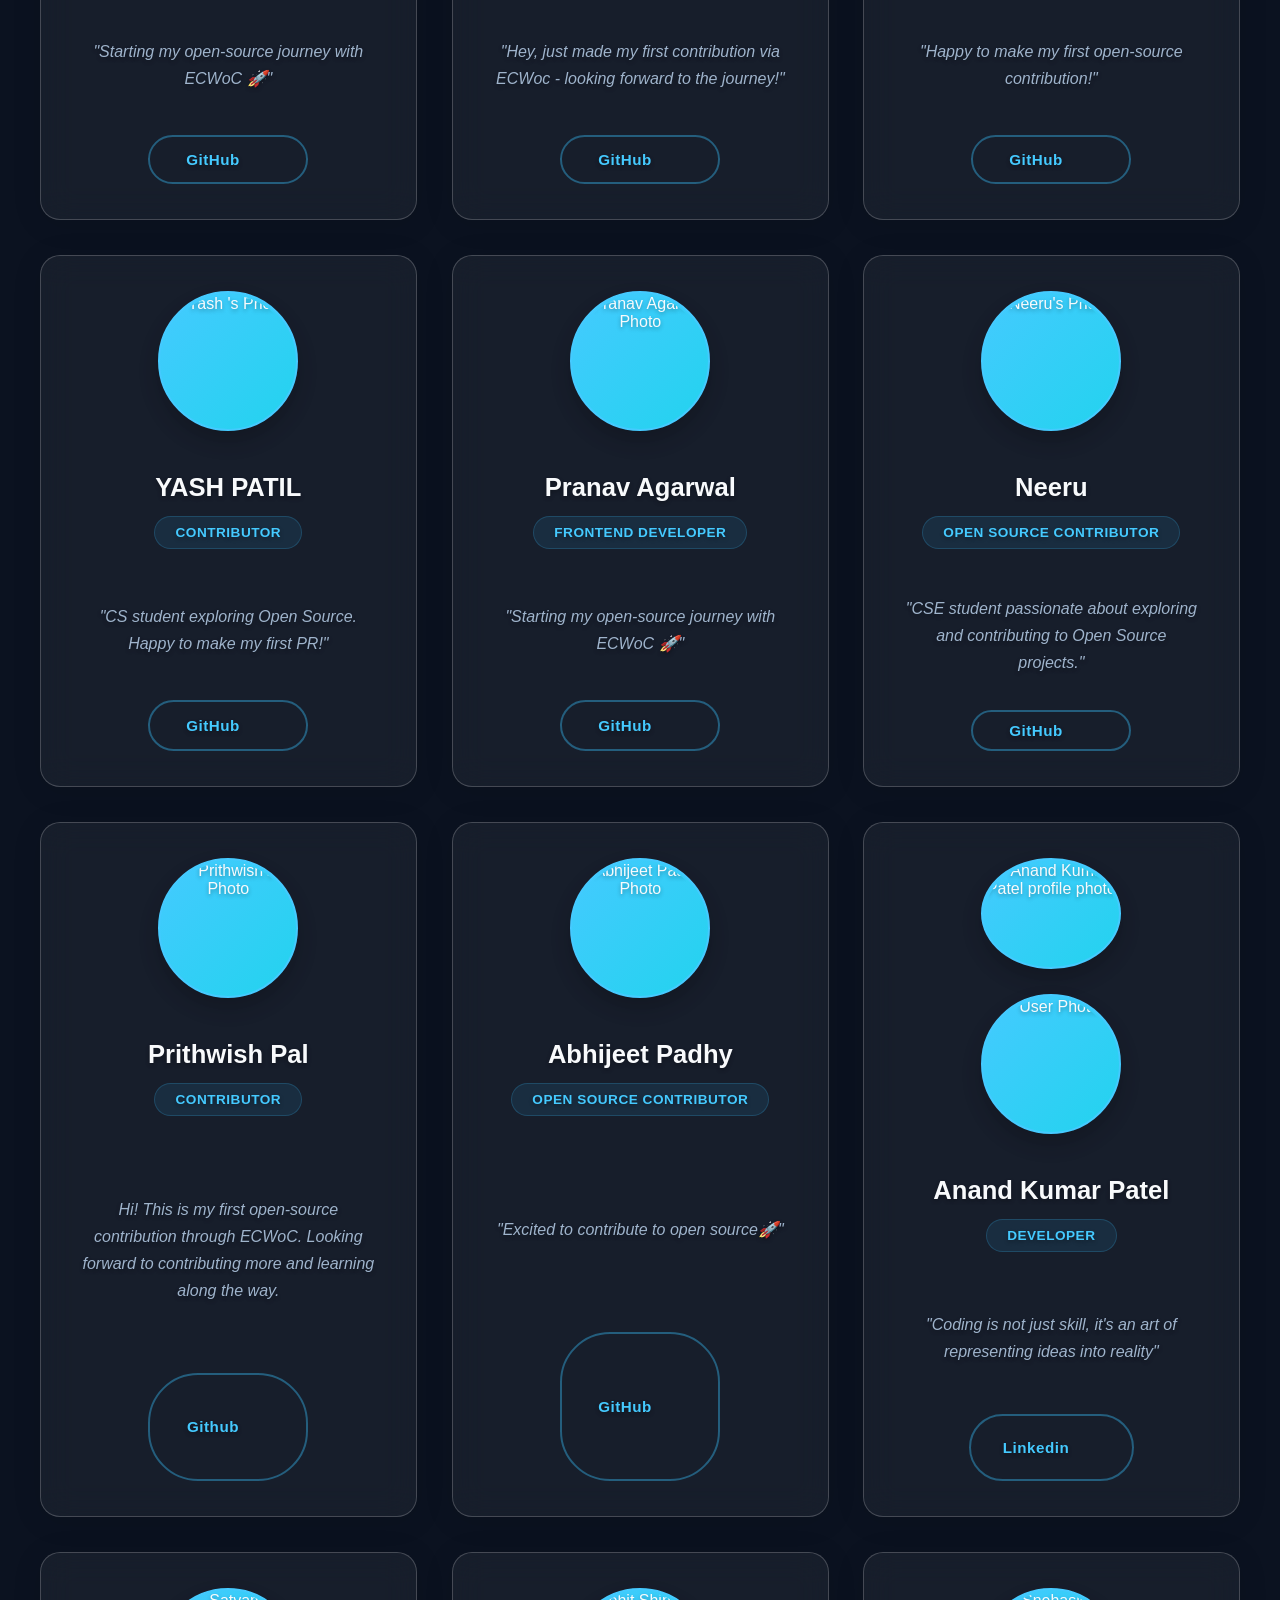
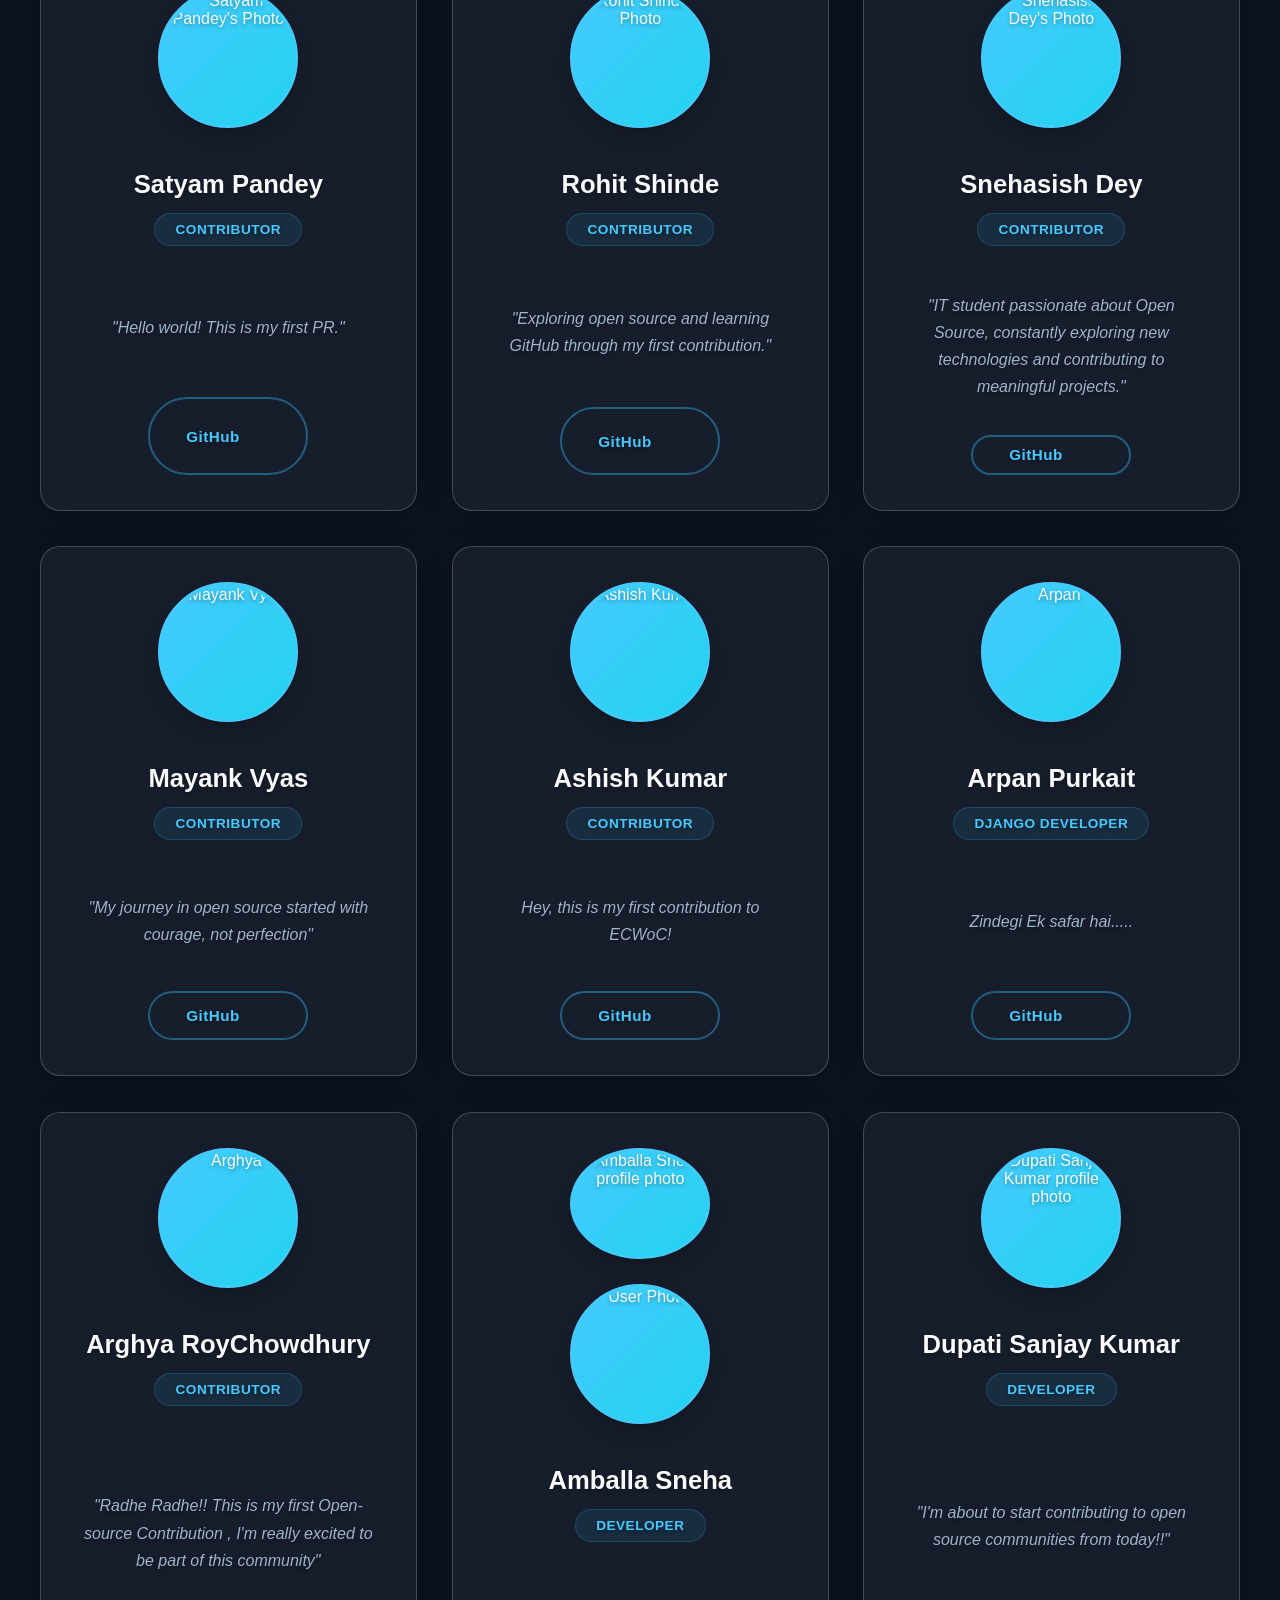
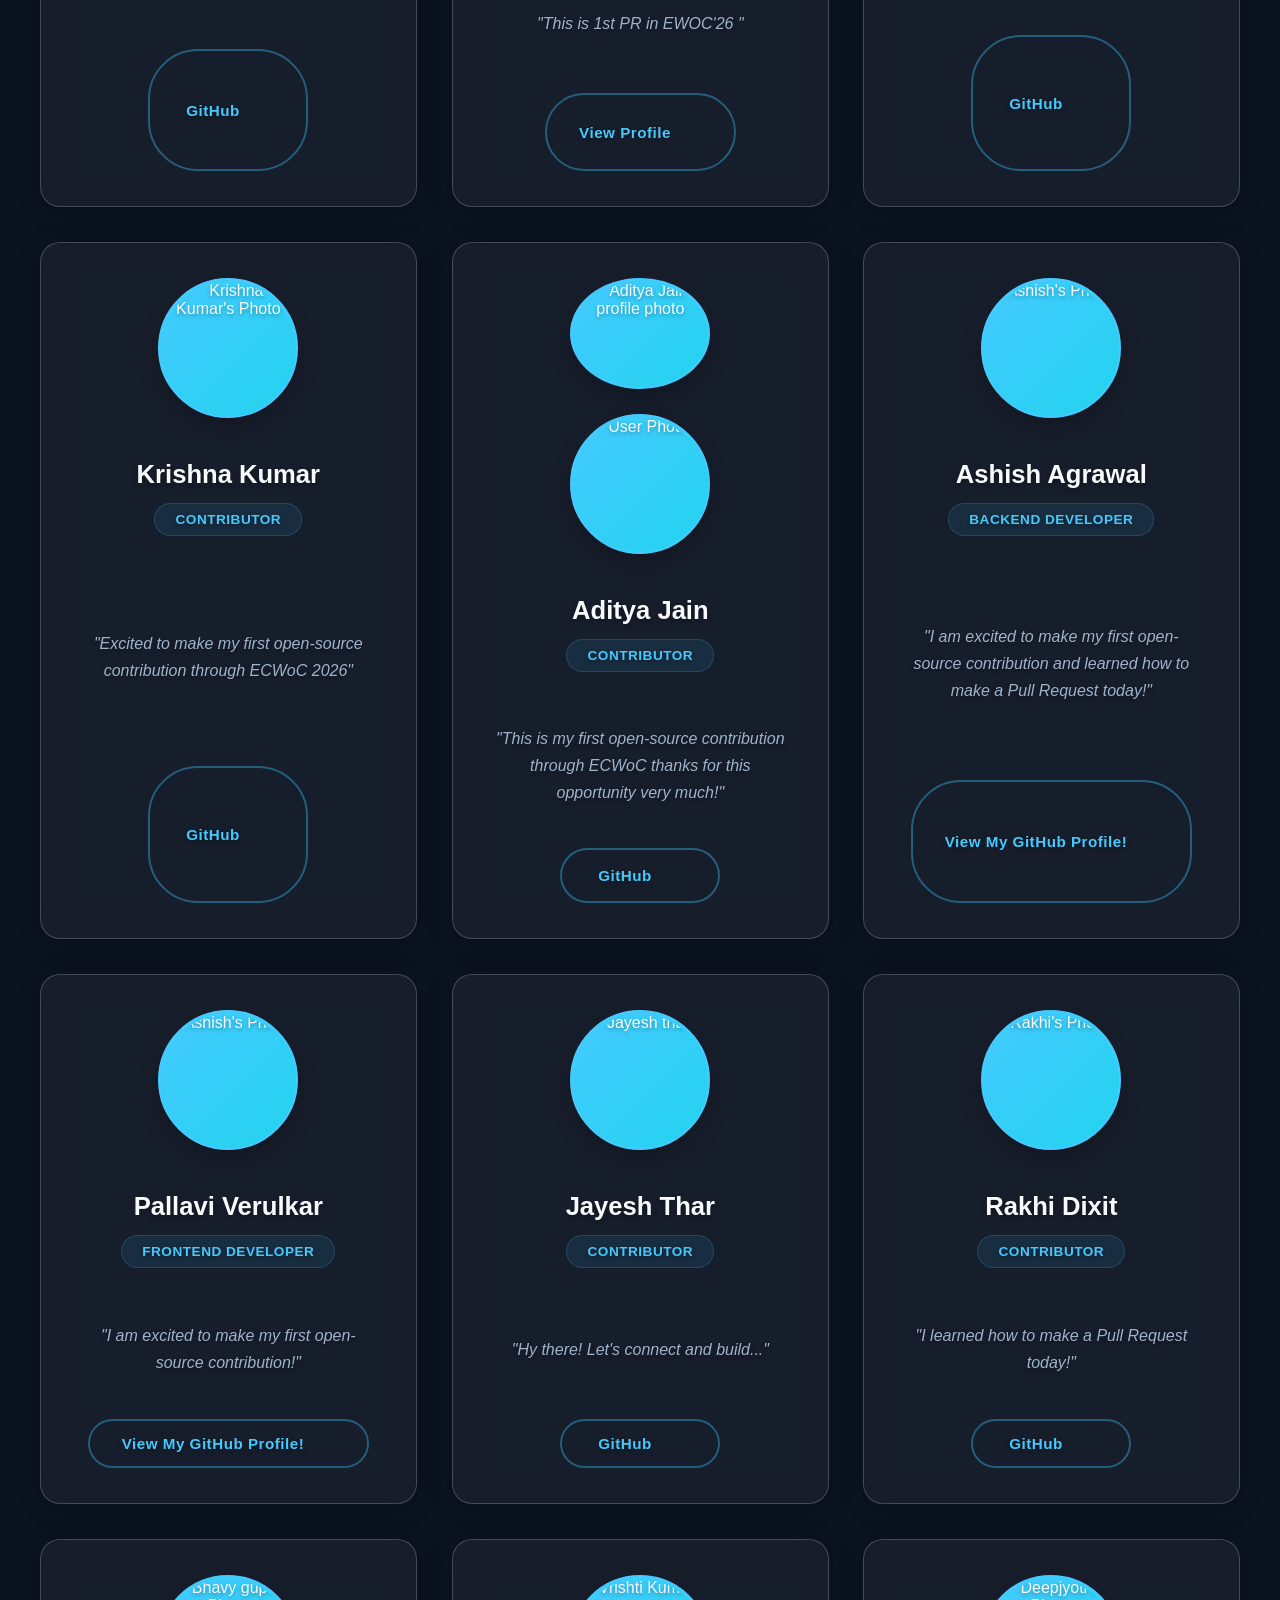
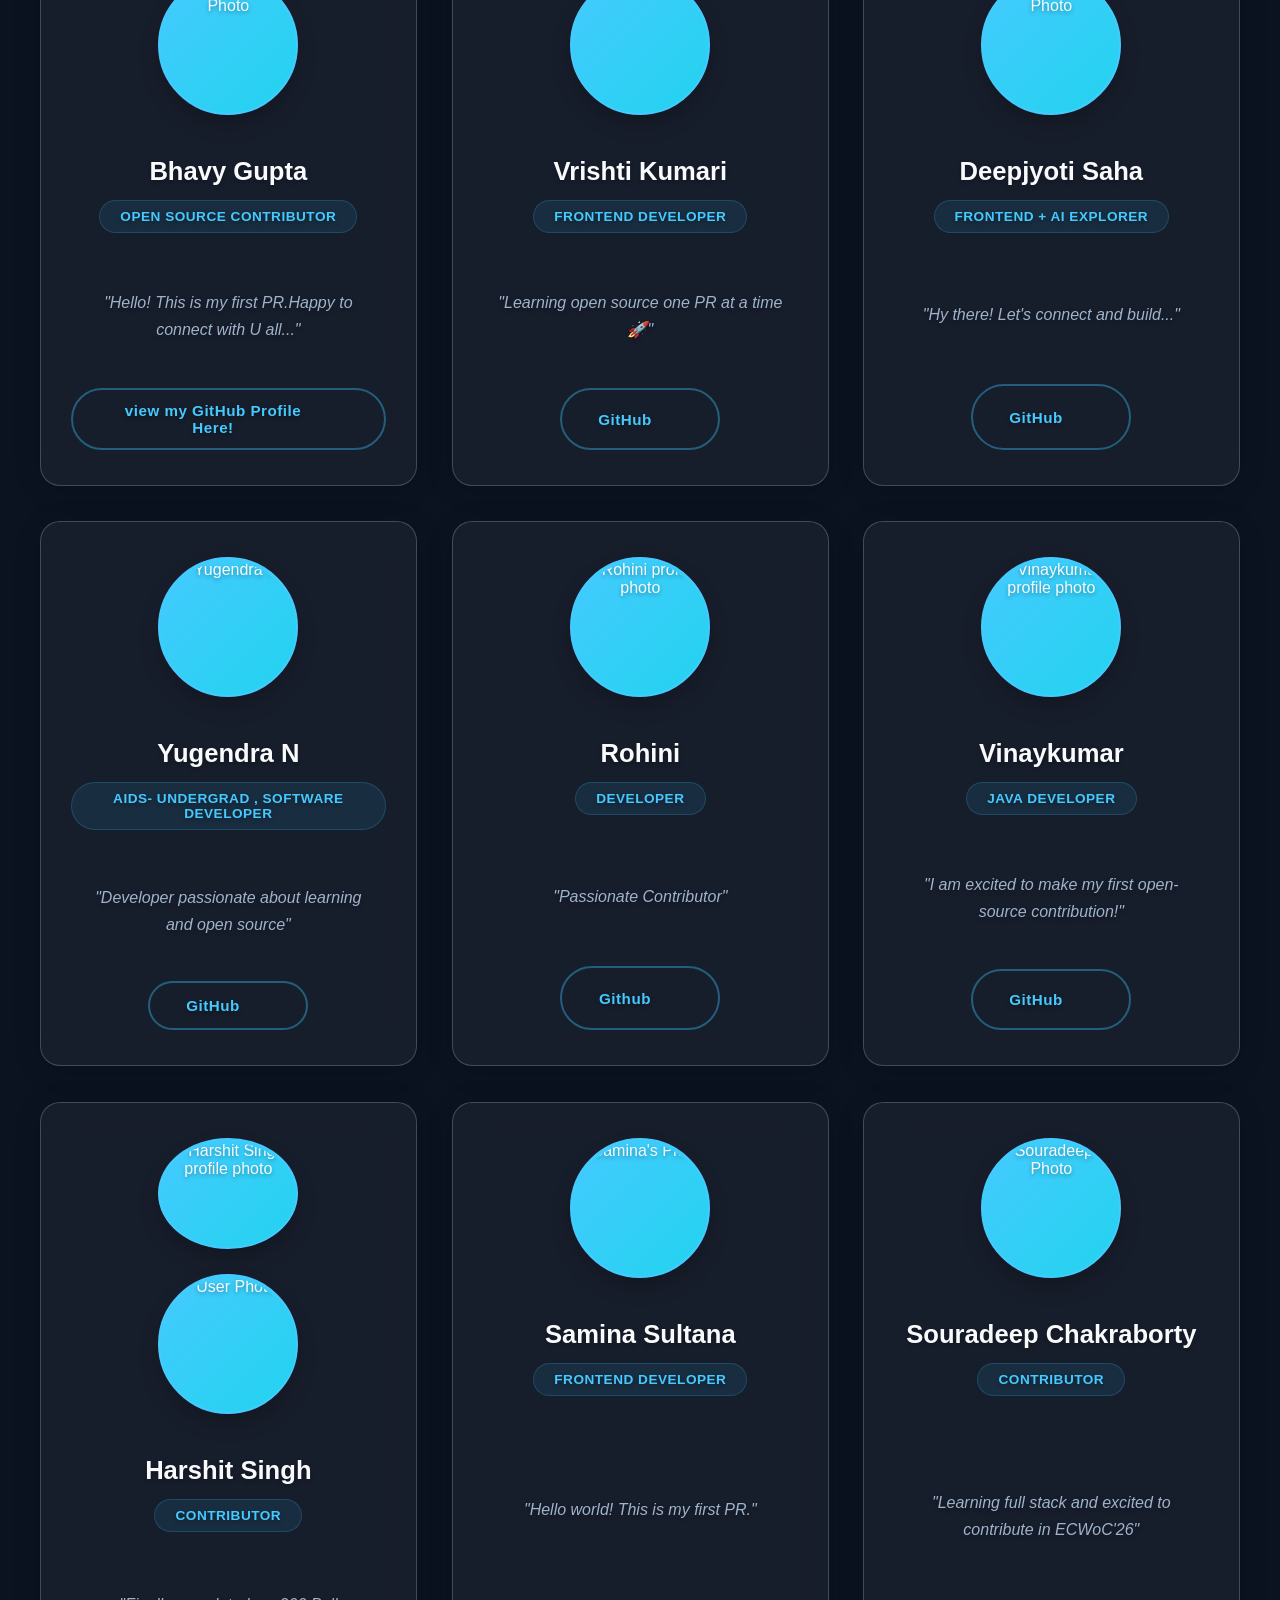
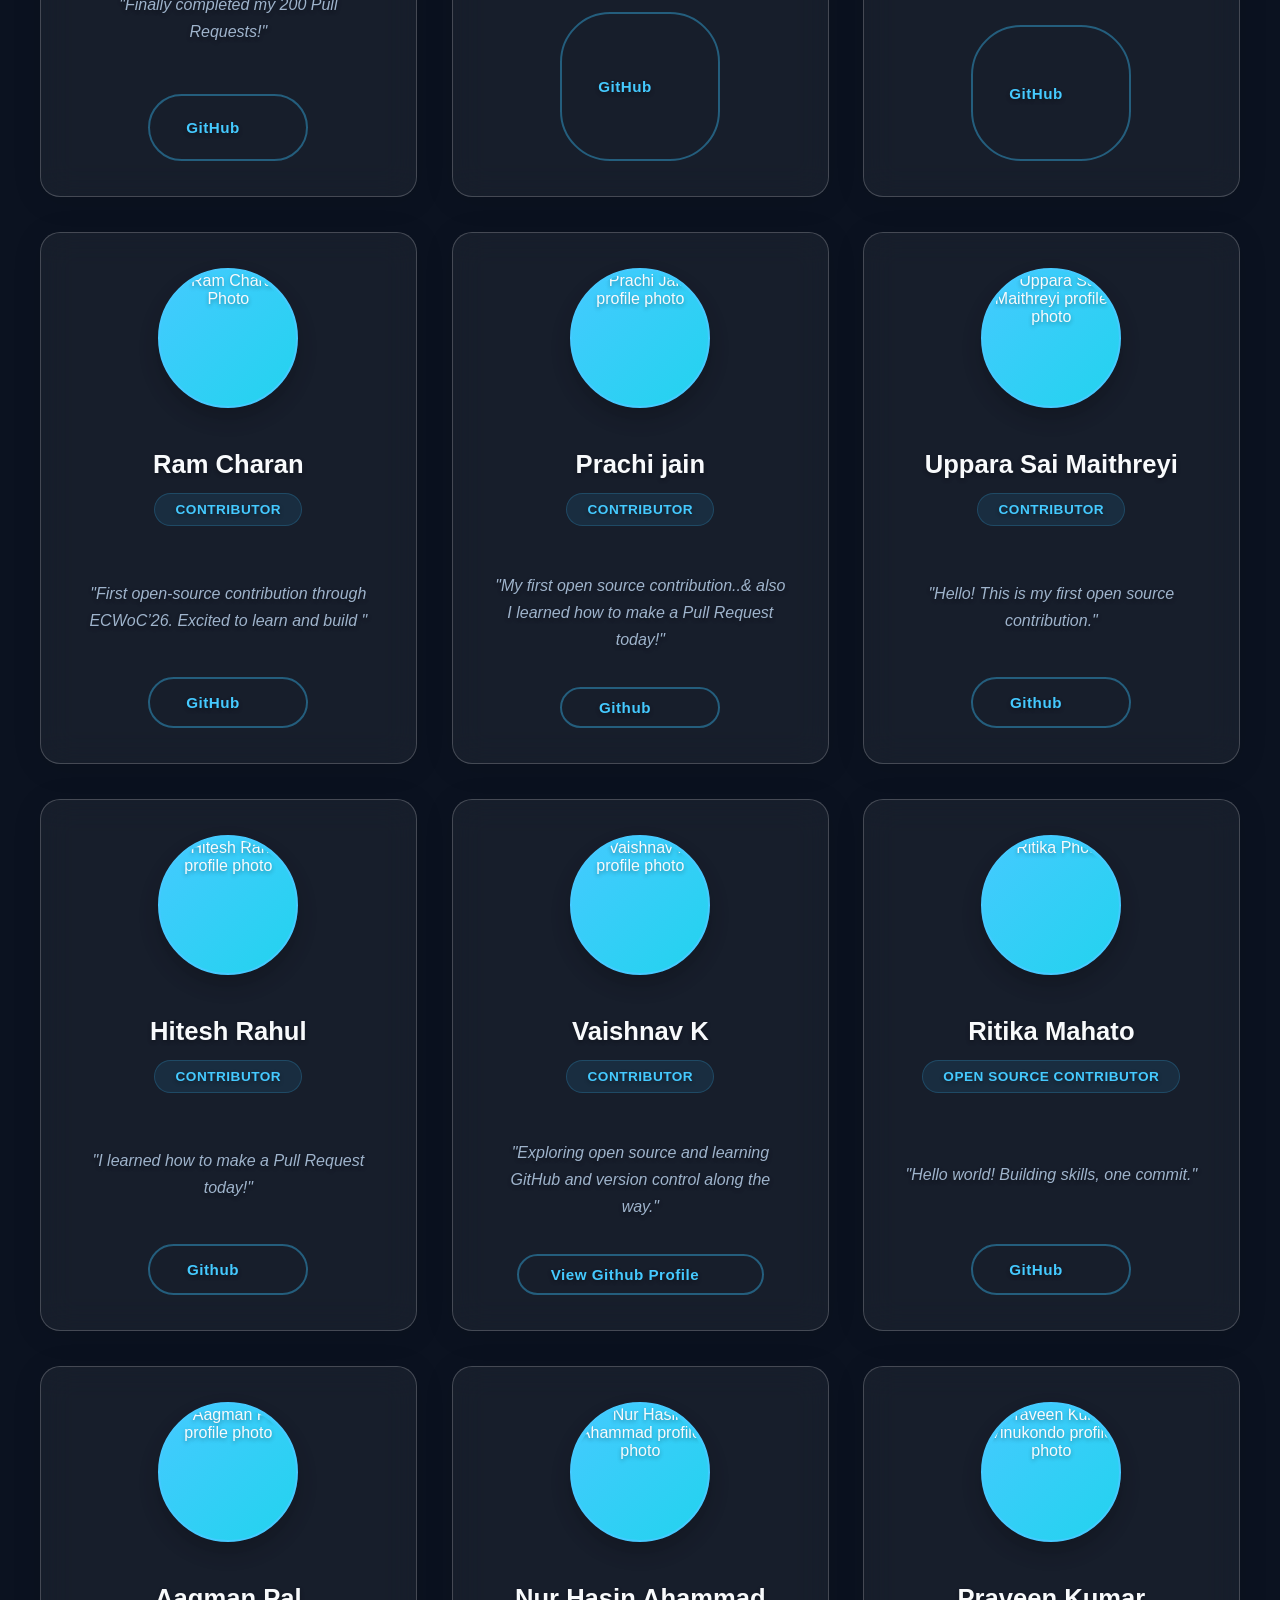
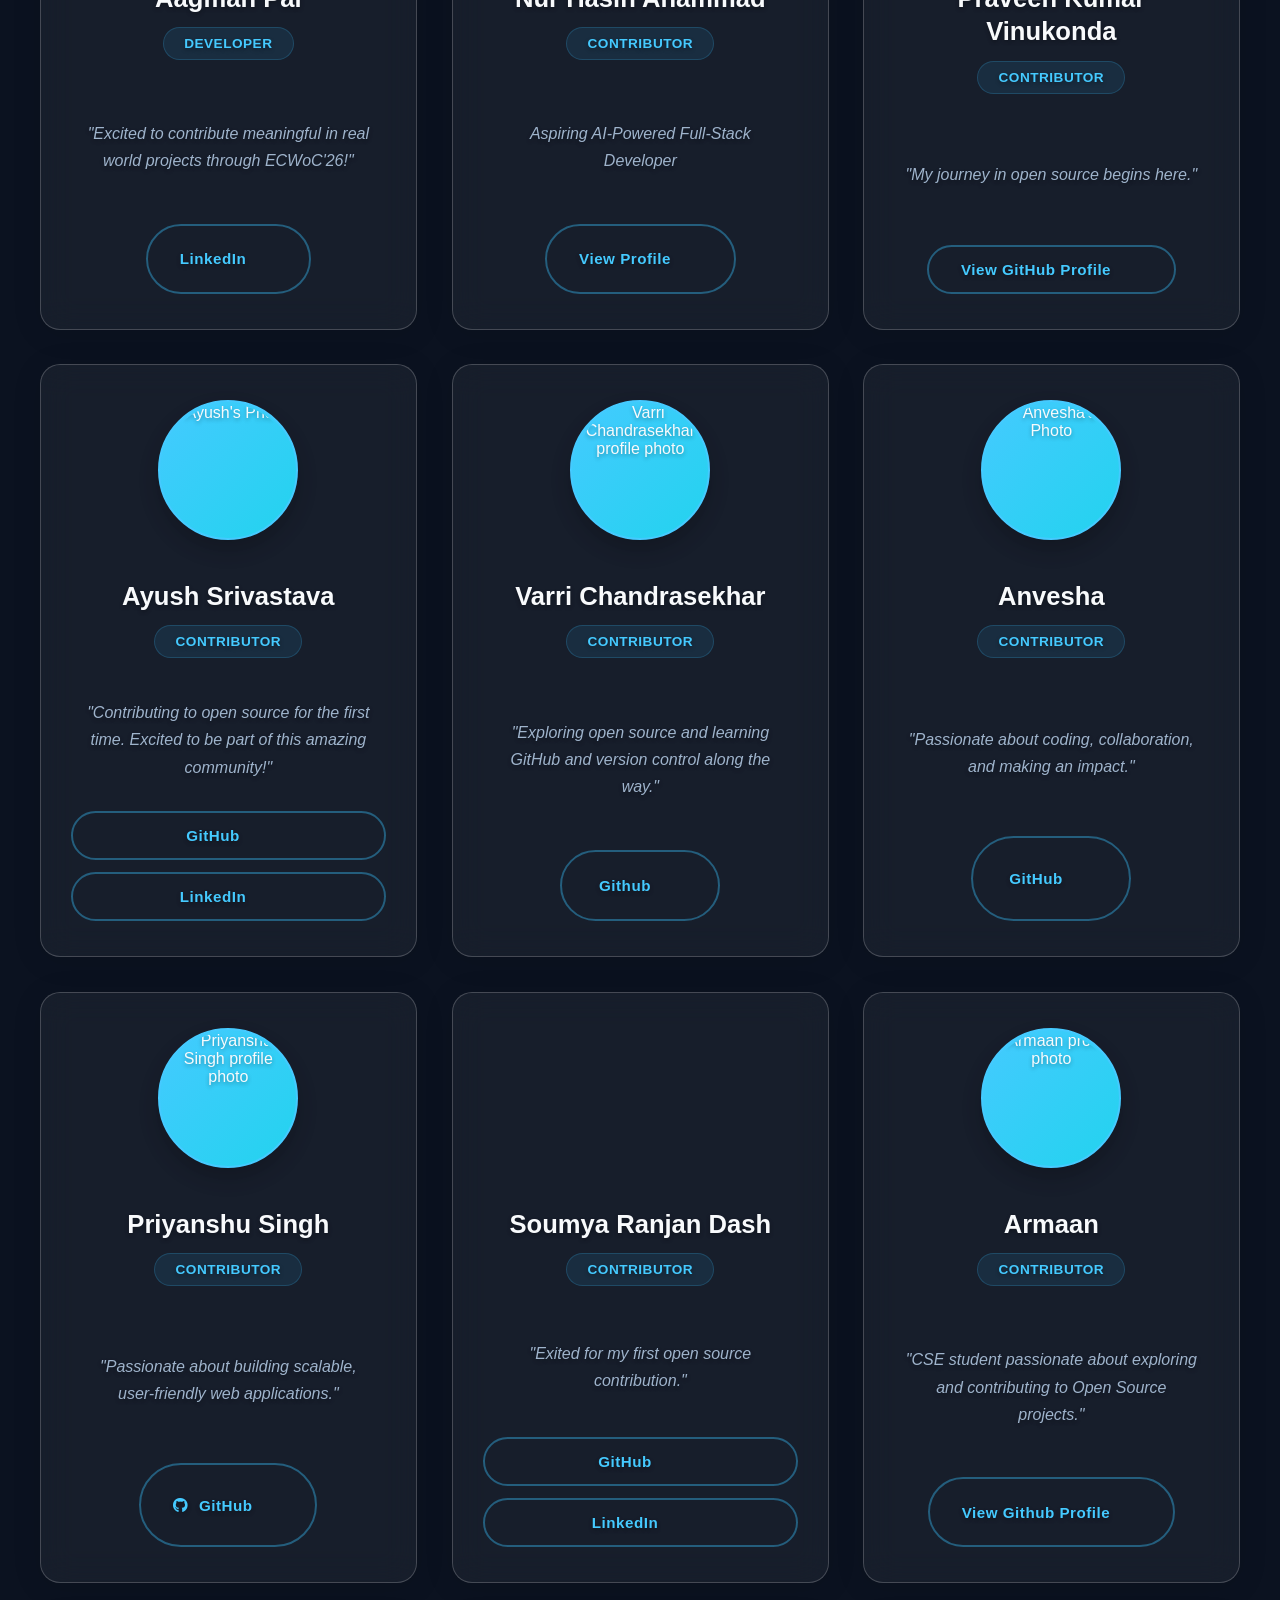
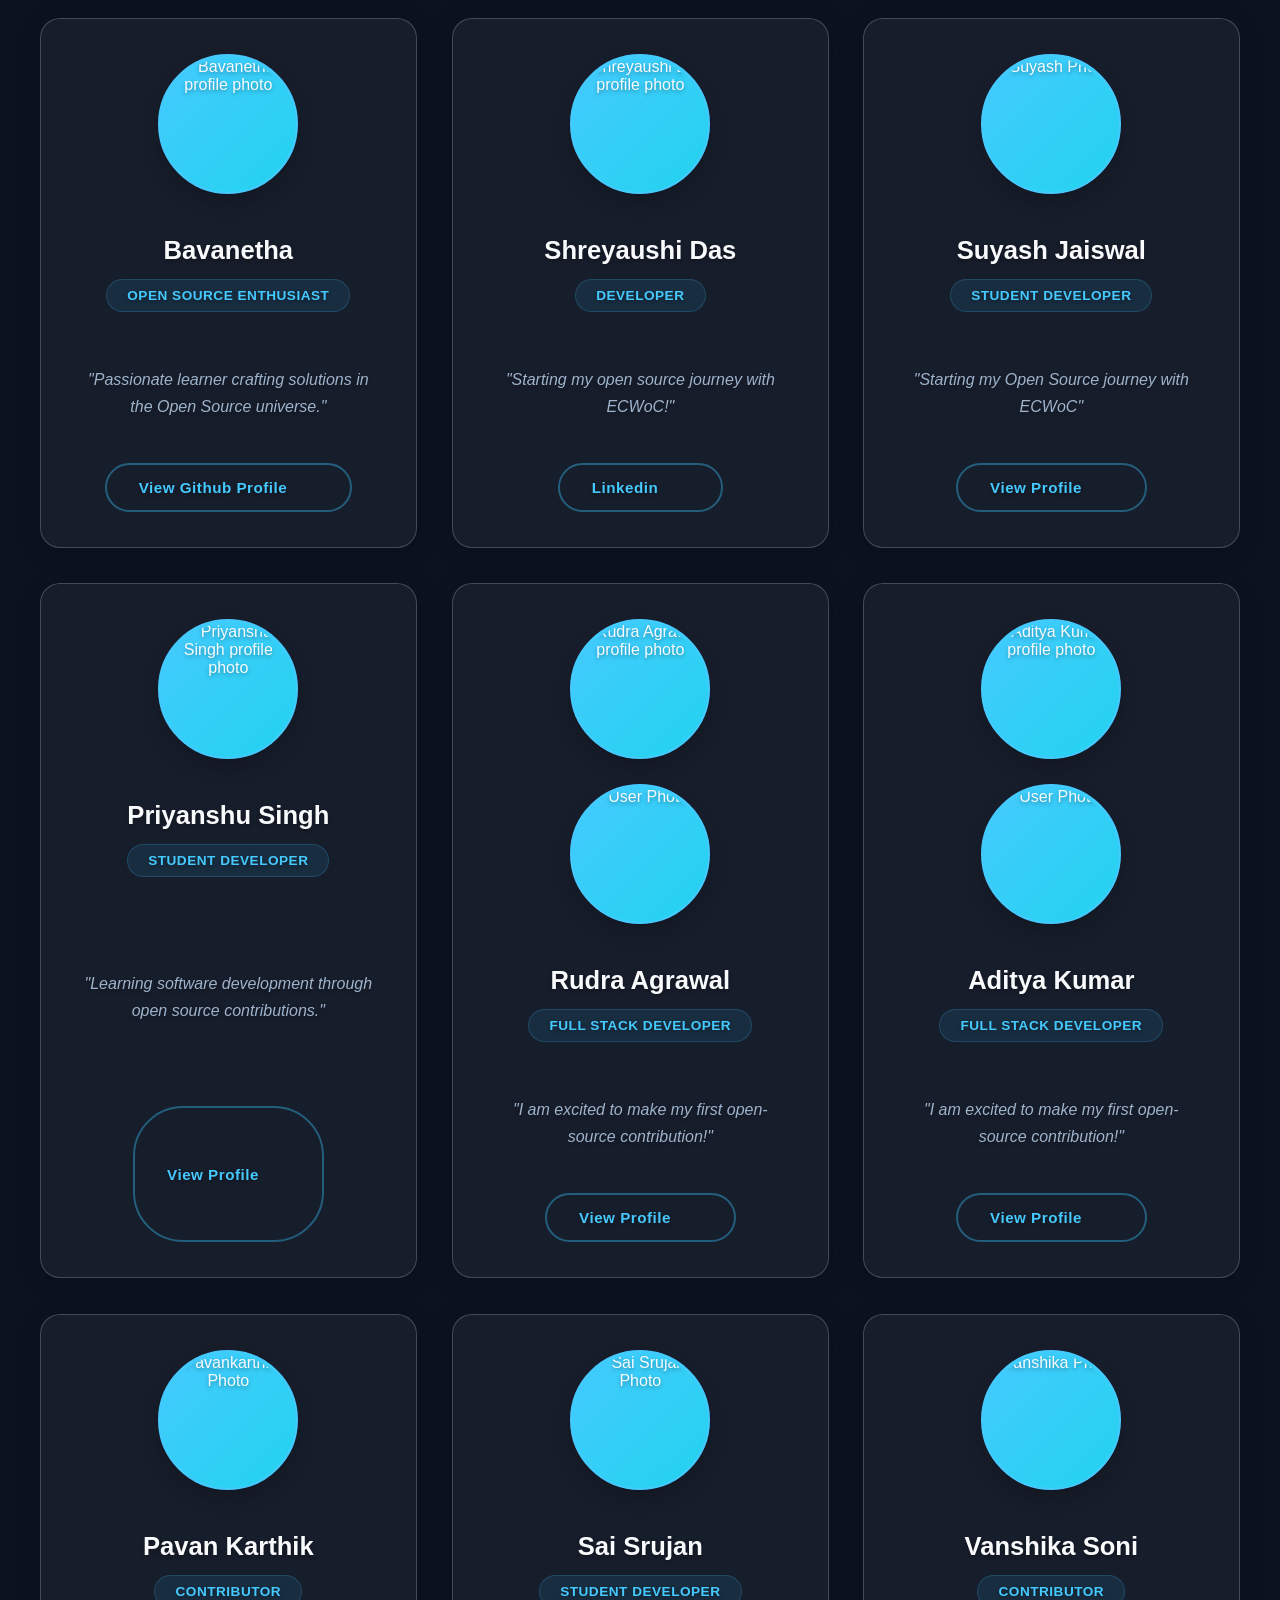
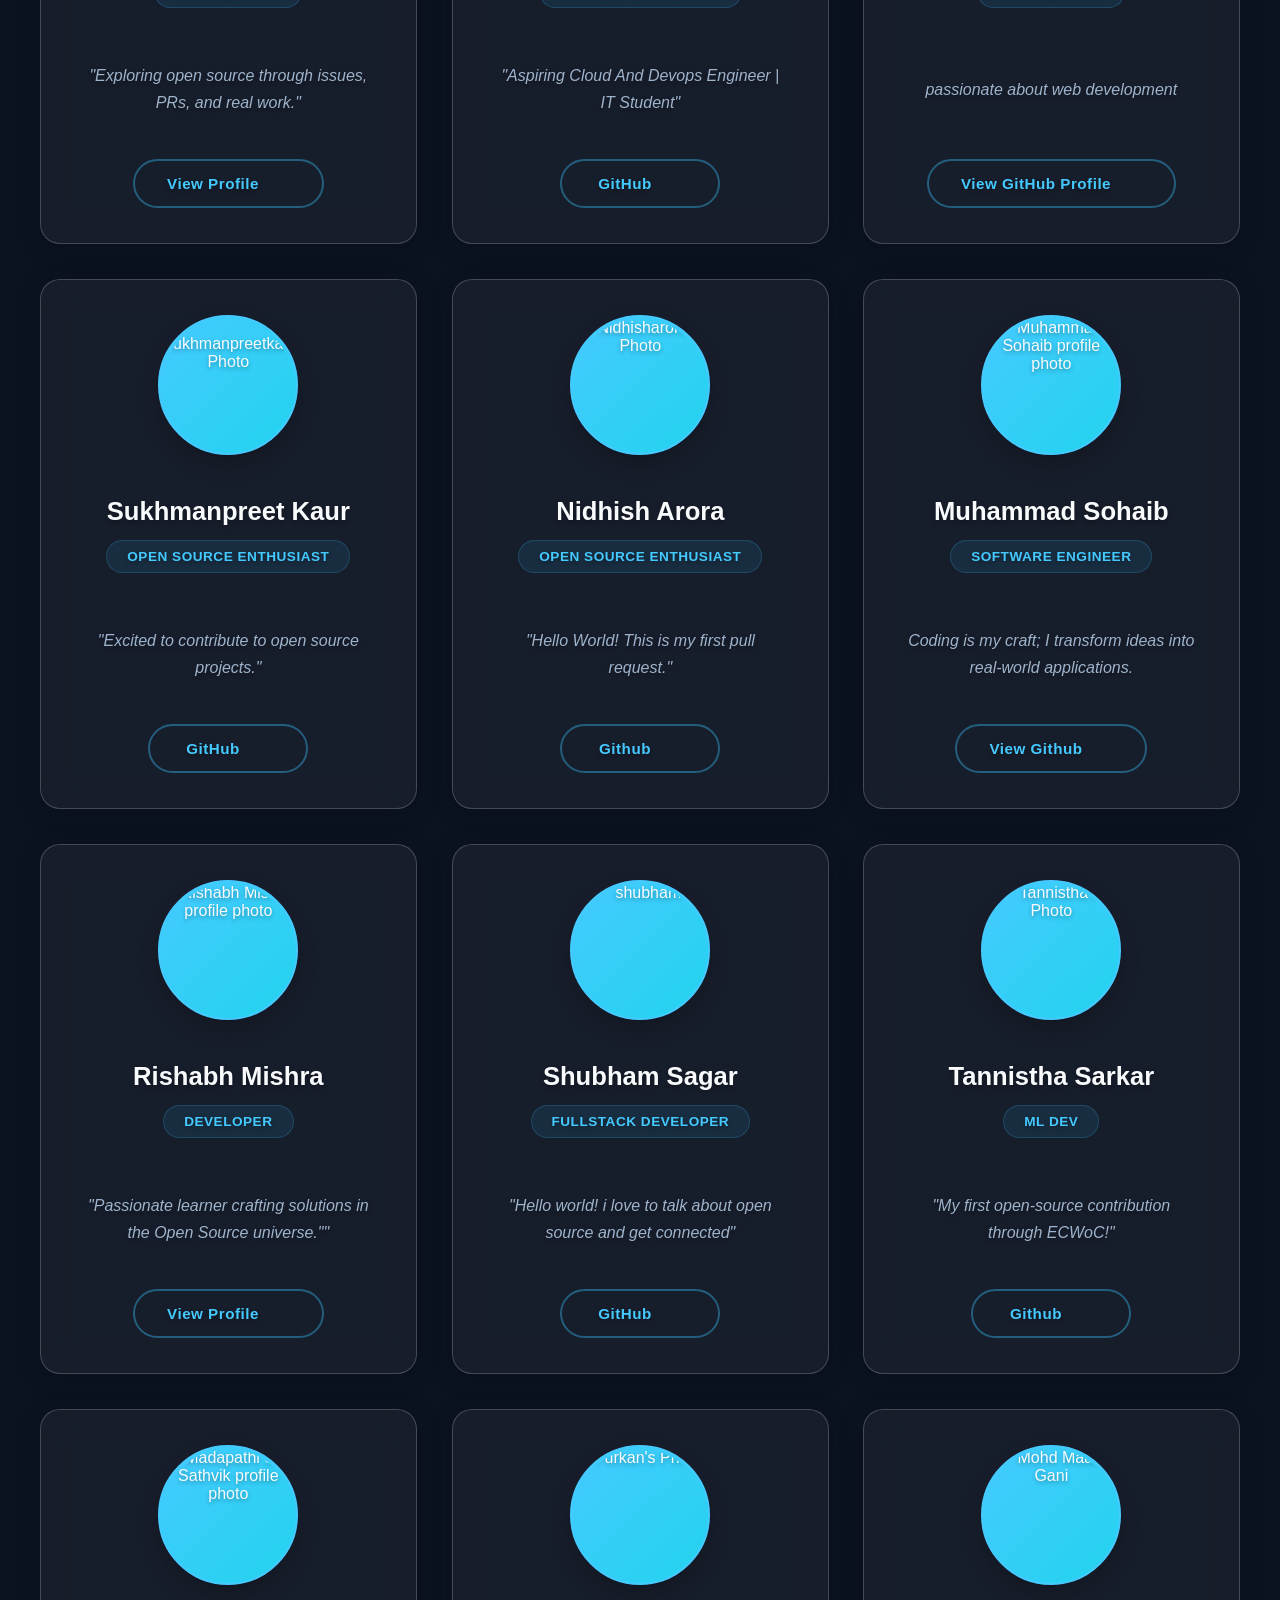
==== commit 22ed7971: "Merge pull request #6803 from nur-hasin/fix/theme-toggle-redundant-and-non-functional fix: remove re" ====
--- a/index.html
+++ b/index.html
@@ -125,8 +125,16 @@
 
     <!-- 🔍 SEARCH & FILTER SECTION -->
     <section class="search-filter-container">
-        <input type="text" id="searchInput" placeholder="🔍 Search by name..." onkeyup="filterCards()"
-            autocomplete="off" aria-label="Search contributors by name">
+        <div class="search-wrapper">
+            <i class="fas fa-search search-icon"></i>
+            <input type="text" id="searchInput" placeholder="Search by name, role, or bio..." onkeyup="filterCards()"
+                autocomplete="off" aria-label="Search contributors by name, role, or bio">
+            <button id="clearSearch" class="clear-search-btn" aria-label="Clear search" style="display: none;">
+                <i class="fas fa-times"></i>
+            </button>
+            <span class="search-shortcut" title="Press Ctrl+K to search">Ctrl+K</span>
+        </div>
+        <div id="searchResultCount" class="search-result-count" aria-live="polite"></div>
 
         <div class="filter-buttons" role="group" aria-label="Filter contributors by role">
             <button class="filter-btn active" onclick="filterByRole('all')" aria-pressed="true">All</button>
@@ -148,7 +156,8 @@
 
     <!-- No Results Message -->
     <div id="noResults" class="no-results" style="display: none;">
-        <p>😔 No contributors found matching your search criteria.</p>
+        <p>No contributors found matching your search criteria.</p>
+        <p class="no-results-suggestion">Try adjusting your search or filters</p>
     </div>
 
     <!-- Container that holds all the profile cards -->
@@ -157,7 +166,7 @@
         <!-- ADMIN CARD - Don't modify this card -->
         <div class="card">
             <div class="card-inner">
-                <img src="images/admin.jpg" alt="Admin Photo" class="card-img">
+                <img src="images/admin.jpg" alt="Project Admin profile photo" class="card-img">
                 <h2>Project Admin</h2>
                 <span class="role">Maintainer</span>
                 <p>"Welcome to the project! Fork this repo and add your card below."</p>
@@ -169,7 +178,7 @@
         <!-- This is the TEMPLATE card - copy this entire block and paste it below -->
         <div class="card">
             <div class="card-inner">
-                <img src="images/user.png" alt="User Photo" class="card-img">
+                <img src="images/user.png" alt="Contributor profile photo template" class="card-img">
                 <h2>Contributor Name</h2>
                 <span class="role">Developer</span>
                 <p>"I learned how to make a Pull Request today!"</p>
@@ -181,7 +190,7 @@
 
         <div class="card">
             <div class="card-inner">
-                <img src="images/tankan.jpg" alt="User Photo" class="card-img">
+                <img src="images/tankan.jpg" alt="Chirag Tankan profile photo" class="card-img">
                 <h2>Chirag Tankan</h2>
                 <span class="role">Developer</span>
                 <p>"Professional Contributor"</p>
@@ -211,7 +220,7 @@
 
         <div class="card">
             <div class="card-inner">
-                <img src="images/Manas-Sharma.jpg" alt="User Photo" class="card-img">
+                <img src="images/Manas-Sharma.jpg" alt="Manas Sharma profile photo" class="card-img">
                 <h2>Manas Sharma</h2>
                 <span class="role">Contributor</span>
                 <p>"My first open-source contribution through ECWoC!"</p>
@@ -220,6 +229,7 @@
         </div>
 
         <div class="card">
+            <img src="images/Shreya Kumari,.jpg" alt="Shreya Kumari profile photo" class="card-img">
             <div class="card-inner">
             <img src="images/Shreya Kumari,.jpg" alt="User Photo" class="card-img">
             <h2>Shreya Kumari</h2>
@@ -254,6 +264,7 @@
         </div>
 
         <div class="card">
+            <img src="images/muskan.jpeg" alt="Muskan profile photo" class="card-img">
             <div class="card-inner">
             <img src="images/muskan.jpeg" alt="User Photo" class="card-img">
             <h2>Muskan</h2>
@@ -276,7 +287,7 @@
         </div>
         <div class="card">
             <div class="card-inner">
-                <img src="images/Codemaster11000.jpg" alt="User Photo" class="card-img">
+                <img src="images/Codemaster11000.jpg" alt="CodeMaster11000 profile photo" class="card-img">
                 <h2>CodeMaster11000</h2>
                 <span class="role">Contributor</span>
                 <p>"A simple CSE student who is learning to code and contribute to open source"</p>
@@ -373,6 +384,7 @@
         </div>
 
         <div class="card">
+            <img src="images/ubanand36.jpg" alt="Anand Kumar Patel profile photo" class="card-img">
             <div class="card-inner">
             <img src="images/ubanand36.jpg" alt="User Photo" class="card-img">
             <h2>Anand Kumar Patel</h2>
@@ -463,6 +475,7 @@
         </div>
 
         <div class="card">
+            <img src="images/Sneha-Amballa.jpeg" alt="Amballa Sneha profile photo" class="card-img">
             <div class="card-inner">
             <img src="images/Sneha-Amballa.jpeg" alt="User Photo" class="card-img">
             <h2>Amballa Sneha</h2>
@@ -475,7 +488,7 @@
 
         <div class="card">
             <div class="card-inner">
-                <img src="images/SanjayKumar.jpg" alt="User Photo" class="card-img">
+                <img src="images/SanjayKumar.jpg" alt="Dupati Sanjay Kumar profile photo" class="card-img">
                 <h2>Dupati Sanjay Kumar</h2>
                 <span class="role">Developer</span>
                 <p>"I'm about to start contributing to open source communities from today!!"</p>
@@ -495,6 +508,7 @@
         </div>
 
         <div class="card">
+            <img src="images/Aditya-Jain.jpg" alt="Aditya Jain profile photo" class="card-img">
             <div class="card-inner">
             <img src="images/Aditya-Jain.jpg" alt="User Photo" class="card-img">
             <h2>Aditya Jain</h2>
@@ -597,7 +611,7 @@
 
         <div class="card">
             <div class="card-inner">
-                <img src="images/user.png" alt="User Photo" class="card-img">
+                <img src="images/user.png" alt="Rohini profile photo" class="card-img">
                 <h2>Rohini</h2>
                 <span class="role">Developer</span>
                 <p>"Passionate Contributor"</p>
@@ -607,7 +621,7 @@
 
         <div class="card">
             <div class="card-inner">
-                <img src="images/Vinaykumar.jpg" alt="User Photo" class="card-img">
+                <img src="images/Vinaykumar.jpg" alt="Vinaykumar profile photo" class="card-img">
                 <h2>Vinaykumar</h2>
                 <span class="role">Java Developer</span>
                 <p>"I am excited to make my first open-source contribution!"</p>
@@ -616,6 +630,7 @@
         </div>
 
         <div class="card">
+            <img src="images/Harshit.jpg" alt="Harshit Singh profile photo" class="card-img">
             <div class="card-inner">
             <img src="images/Harshit.jpg" alt="User Photo" class="card-img">
             <h2>Harshit Singh</h2>
@@ -660,7 +675,7 @@
 
         <div class="card">
             <div class="card-inner">
-                <img src="images/prachijainn24.jpg" alt="User Photo" class="card-img">
+                <img src="images/prachijainn24.jpg" alt="Prachi Jain profile photo" class="card-img">
                 <h2>Prachi jain</h2>
                 <span class="role">Contributor</span>
                 <p>"My first open source contribution..& also I learned how to make a Pull Request today!"</p>
@@ -670,7 +685,7 @@
 
         <div class="card">
             <div class="card-inner">
-                <img src="images/Sai-maithri.jpg" alt="User Photo" class="card-img">
+                <img src="images/Sai-maithri.jpg" alt="Uppara Sai Maithreyi profile photo" class="card-img">
                 <h2>Uppara Sai Maithreyi</h2>
                 <span class="role">Contributor</span>
                 <p>"Hello! This is my first open source contribution."</p>
@@ -680,7 +695,7 @@
 
         <div class="card">
             <div class="card-inner">
-                <img src="images/HiteshRahul27.jpg" alt="User Photo" class="card-img">
+                <img src="images/HiteshRahul27.jpg" alt="Hitesh Rahul profile photo" class="card-img">
                 <h2>Hitesh Rahul</h2>
                 <span class="role">Contributor</span>
                 <p>"I learned how to make a Pull Request today!"</p>
@@ -690,7 +705,7 @@
 
         <div class="card">
             <div class="card-inner">
-                <img src="images/Vaishnav-K-12.jpg" alt="User Photo" class="card-img">
+                <img src="images/Vaishnav-K-12.jpg" alt="Vaishnav K profile photo" class="card-img">
                 <h2>Vaishnav K</h2>
                 <span class="role">Contributor</span>
                 <p>"Exploring open source and learning GitHub and version control along the way."</p>
@@ -710,7 +725,7 @@
 
         <div class="card">
             <div class="card-inner">
-                <img src="images/aagmanpal.png" alt="User Photo" class="card-img">
+                <img src="images/aagmanpal.png" alt="Aagman Pal profile photo" class="card-img">
                 <h2>Aagman Pal</h2>
                 <span class="role">Developer</span>
                 <p>"Excited to contribute meaningful in real world projects through ECWoC'26!"</p>
@@ -720,7 +735,7 @@
 
         <div class="card">
             <div class="card-inner">
-                <img src="images/nur-hasin.jpg" alt="User Photo" class="card-img">
+                <img src="images/nur-hasin.jpg" alt="Nur Hasin Ahammad profile photo" class="card-img">
                 <h2>Nur Hasin Ahammad</h2>
                 <span class="role">Contributor</span>
                 <p>Aspiring AI-Powered Full-Stack Developer</p>
@@ -730,7 +745,7 @@
         
         <div class="card">
             <div class="card-inner">
-                <img src="images/Prvkmr-Daddy-21.jpg" alt="User Photo" class="card-img">
+                <img src="images/Prvkmr-Daddy-21.jpg" alt="Praveen Kumar Vinukondo profile photo" class="card-img">
                 <h2>Praveen Kumar Vinukonda</h2>
                 <span class="role">Contributor</span>
                 <p>"My journey in open source begins here."</p>
@@ -753,7 +768,7 @@
 
         <div class="card">
             <div class="card-inner">
-                <img src="images/Chandrasekhar-5.jpg" alt="User Photo" class="card-img">
+                <img src="images/Chandrasekhar-5.jpg" alt="Varri Chandrasekhar profile photo" class="card-img">
                 <h2>Varri Chandrasekhar</h2>
                 <span class="role">COntributor</span>
                 <p>"Exploring open source and learning GitHub and version control along the way."</p>
@@ -774,7 +789,7 @@
 
         <div class="card">
             <div class="card-inner">
-                <img src="images/Priyanshu.jpg" alt="User Photo" class="card-img">
+                <img src="images/Priyanshu.jpg" alt="Priyanshu Singh profile photo" class="card-img">
                 <h2>Priyanshu Singh</h2>
                 <span class="role">Contributor</span>
                 <p>"Passionate about building scalable, user-friendly web applications."</p>
@@ -799,7 +814,7 @@
 
         <div class="card">
             <div class="card-inner">
-                <img src="images/user.png" alt="User Photo" class="card-img">
+                <img src="images/user.png" alt="Armaan profile photo" class="card-img">
                 <h2>Armaan</h2>
                 <span class="role">Contributor</span>
                 <p>"CSE student passionate about exploring and contributing to Open Source projects."</p>
@@ -809,7 +824,7 @@
 
         <div class="card">
             <div class="card-inner">
-                <img src="images/Bavanetha.jpg" alt="User Photo" class="card-img">
+                <img src="images/Bavanetha.jpg" alt="Bavanetha profile photo" class="card-img">
                 <h2>Bavanetha</h2>
                 <span class="role">Open Source Enthusiast</span>
                 <p>"Passionate learner crafting solutions in the Open Source universe."</p>
@@ -819,7 +834,7 @@
 
         <div class="card">
             <div class="card-inner">
-                <img src="images/shreyaushi-das.jpg" alt="User Photo" class="card-img">
+                <img src="images/shreyaushi-das.jpg" alt="Shreyaushi Das profile photo" class="card-img">
                 <h2>Shreyaushi Das</h2>
                 <span class="role">Developer</span>
                 <p>"Starting my open source journey with ECWoC!"</p>
@@ -839,7 +854,7 @@
 
         <div class="card">
             <div class="card-inner">
-                <img src="images/priyanshu-singh-profile.jpg" alt="User Photo" class="card-img">
+                <img src="images/priyanshu-singh-profile.jpg" alt="Priyanshu Singh profile photo" class="card-img">
                 <h2>Priyanshu Singh</h2>
                 <span class="role">Student Developer</span>
                 <p>"Learning software development through open source contributions."</p>
@@ -849,6 +864,7 @@
 
         <div class="card">
             <div class="card-inner">
+                <img src="images/Rudra Agrawal.png" alt="Rudra Agrawal profile photo" class="card-img">
                 <img src="images/Rudra Agrawal.png" alt="User Photo" class="card-img">
                 <h2>Rudra Agrawal</h2>
                 <span class="role">Full Stack Developer</span>
@@ -859,6 +875,7 @@
 
          <div class="card">
             <div class="card-inner">
+                <img src="images/aditya.jpg" alt="Aditya Kumar profile photo" class="card-img">
                 <img src="images/aditya.jpg" alt="User Photo" class="card-img">
                 <h2>Aditya Kumar</h2>
                 <span class="role">Full Stack Developer</span>
@@ -919,7 +936,7 @@
 
         <div class="card">
             <div class="card-inner">
-                <img src="images/sohaibkhan.png" alt="User Photo" class="card-img">
+                <img src="images/sohaibkhan.png" alt="Muhammad Sohaib profile photo" class="card-img">
                 <h2>Muhammad Sohaib</h2>
                 <span class="role">Software Engineer</span>
                 <p>Coding is my craft; I transform ideas into real-world applications.</p>
@@ -929,7 +946,7 @@
 
         <div class="card">
             <div class="card-inner">
-                <img src="images/Rishabh.jpg" alt="User Photo" class="card-img">
+                <img src="images/Rishabh.jpg" alt="Rishabh Mishra profile photo" class="card-img">
                 <h2>Rishabh Mishra</h2>
                 <span class="role">Developer</span>
                 <p>"Passionate learner crafting solutions in the Open Source universe.""</p>
@@ -959,7 +976,7 @@
 
         <div class="card">
             <div class="card-inner">
-                <img src="images/Saisathvik.png" alt="User Photo" class="card-img">
+                <img src="images/Saisathvik.png" alt="Madapathi Sai Sathvik profile photo" class="card-img">
                 <h2>Madapathi Sai Sathvik</h2>
                 <span class="role">Student Developer</span>
                 <p>Build Tech Solutions</p>
@@ -1030,15 +1047,33 @@
 
  
     <!--<script src="tilt.js"></script>-->
-
+  
     <!-- Welcome Message Container -->
     <div id="welcomeMessage" class="welcome-message">
-        🎉 Welcome to the Community Card Showcase!
+        Welcome to the Community Card Showcase!
     </div>
 
   <script src="./js/index.js"></script>
   <script src="js/include.js"></script>
   <script src="js/keyboard-navigation.js"></script>
+  <script>
+    document.addEventListener('DOMContentLoaded', function() {
+      const images = document.querySelectorAll('.card-img');
+      const eagerLoadCount = 12;
+      
+      images.forEach((img, index) => {
+        if (index >= eagerLoadCount && !img.hasAttribute('loading')) {
+          img.setAttribute('loading', 'lazy');
+        }
+        if (!img.hasAttribute('width')) {
+          img.setAttribute('width', '150');
+        }
+        if (!img.hasAttribute('height')) {
+          img.setAttribute('height', '150');
+        }
+      });
+    });
+  </script>
 </body>
 
 </html>
